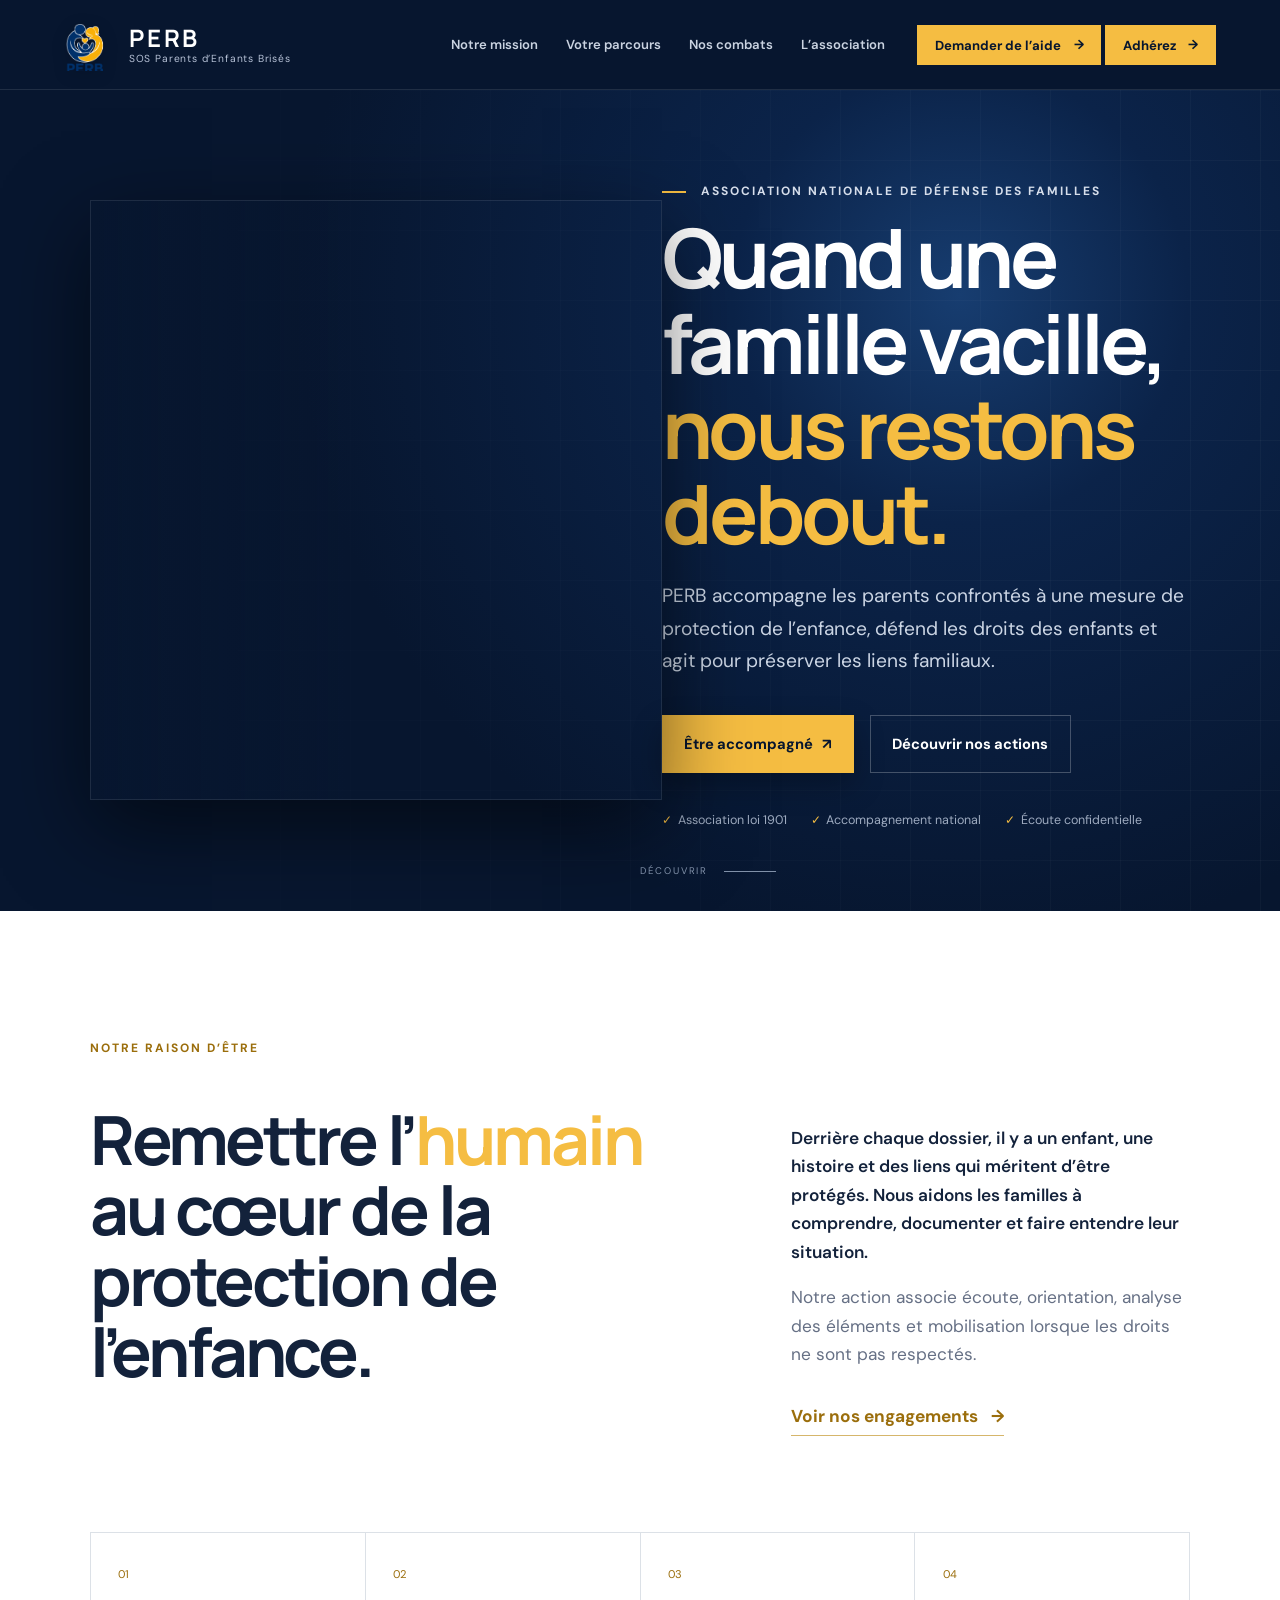
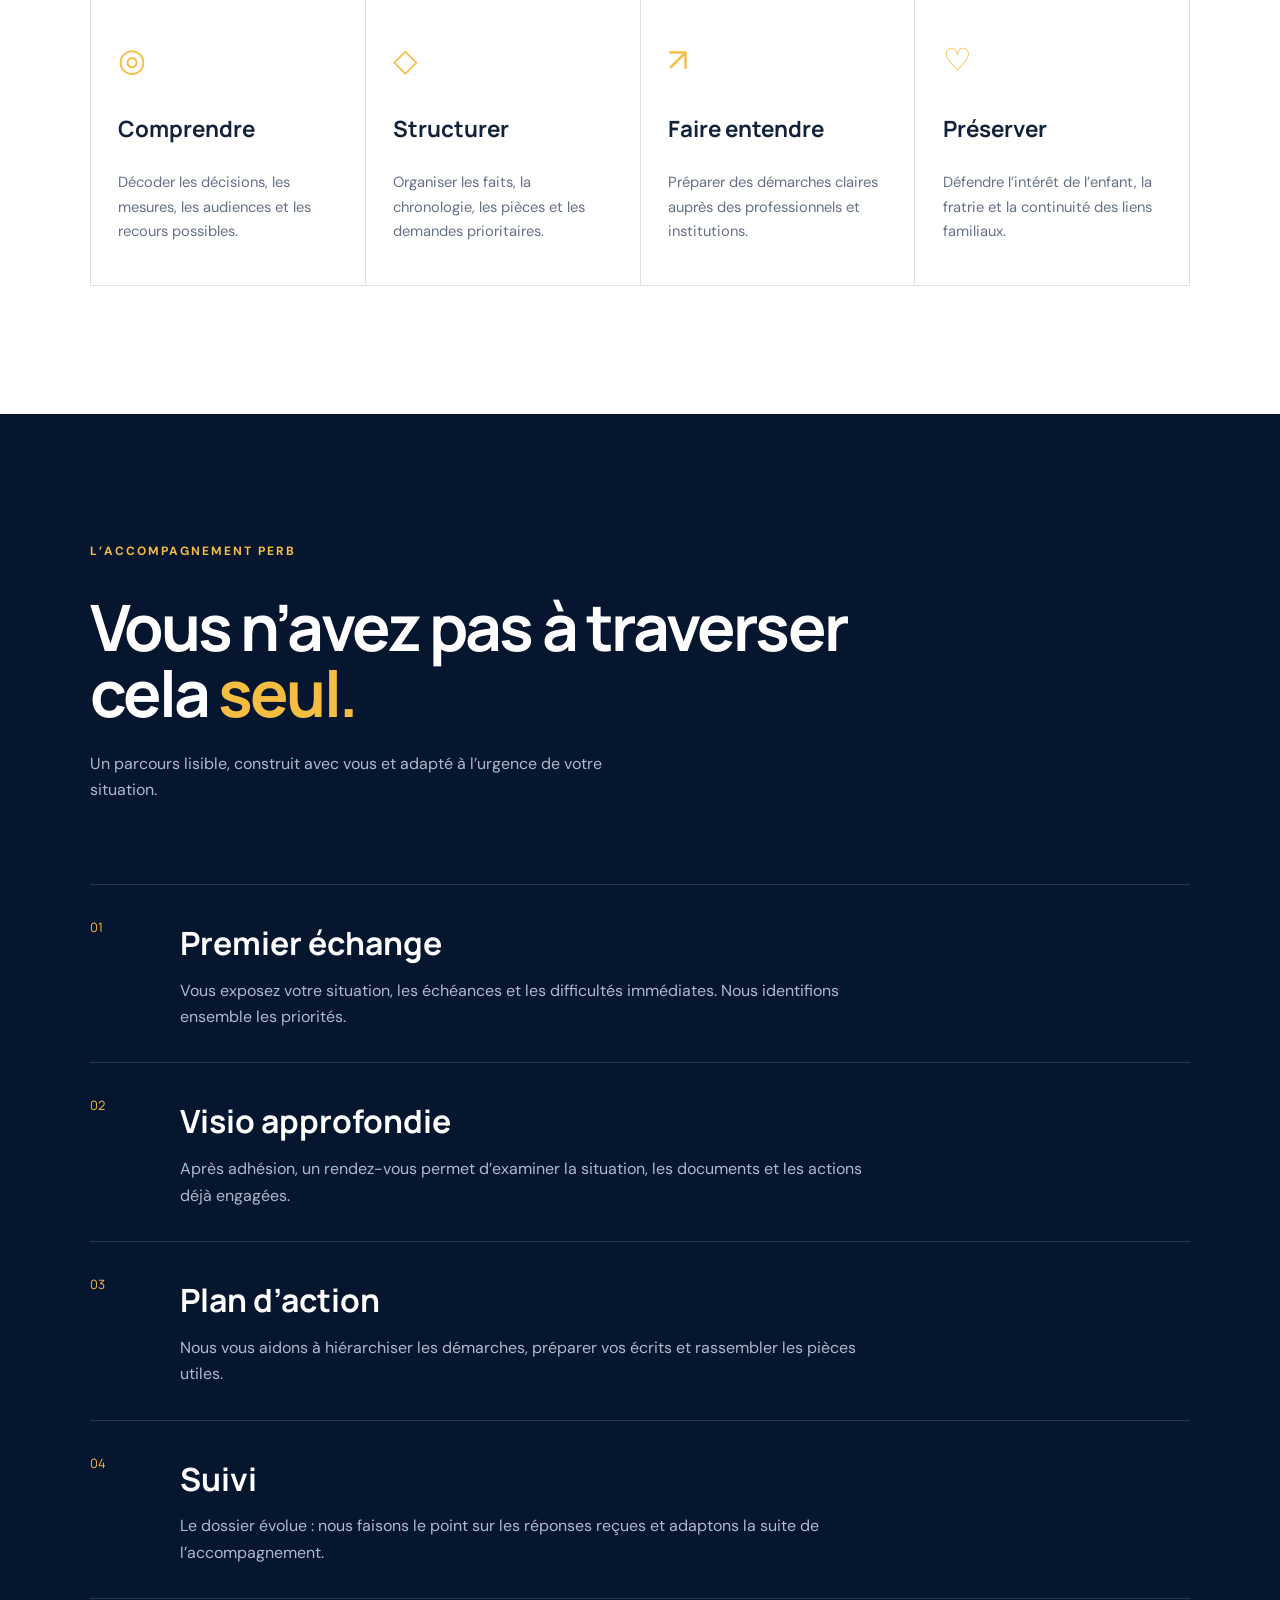
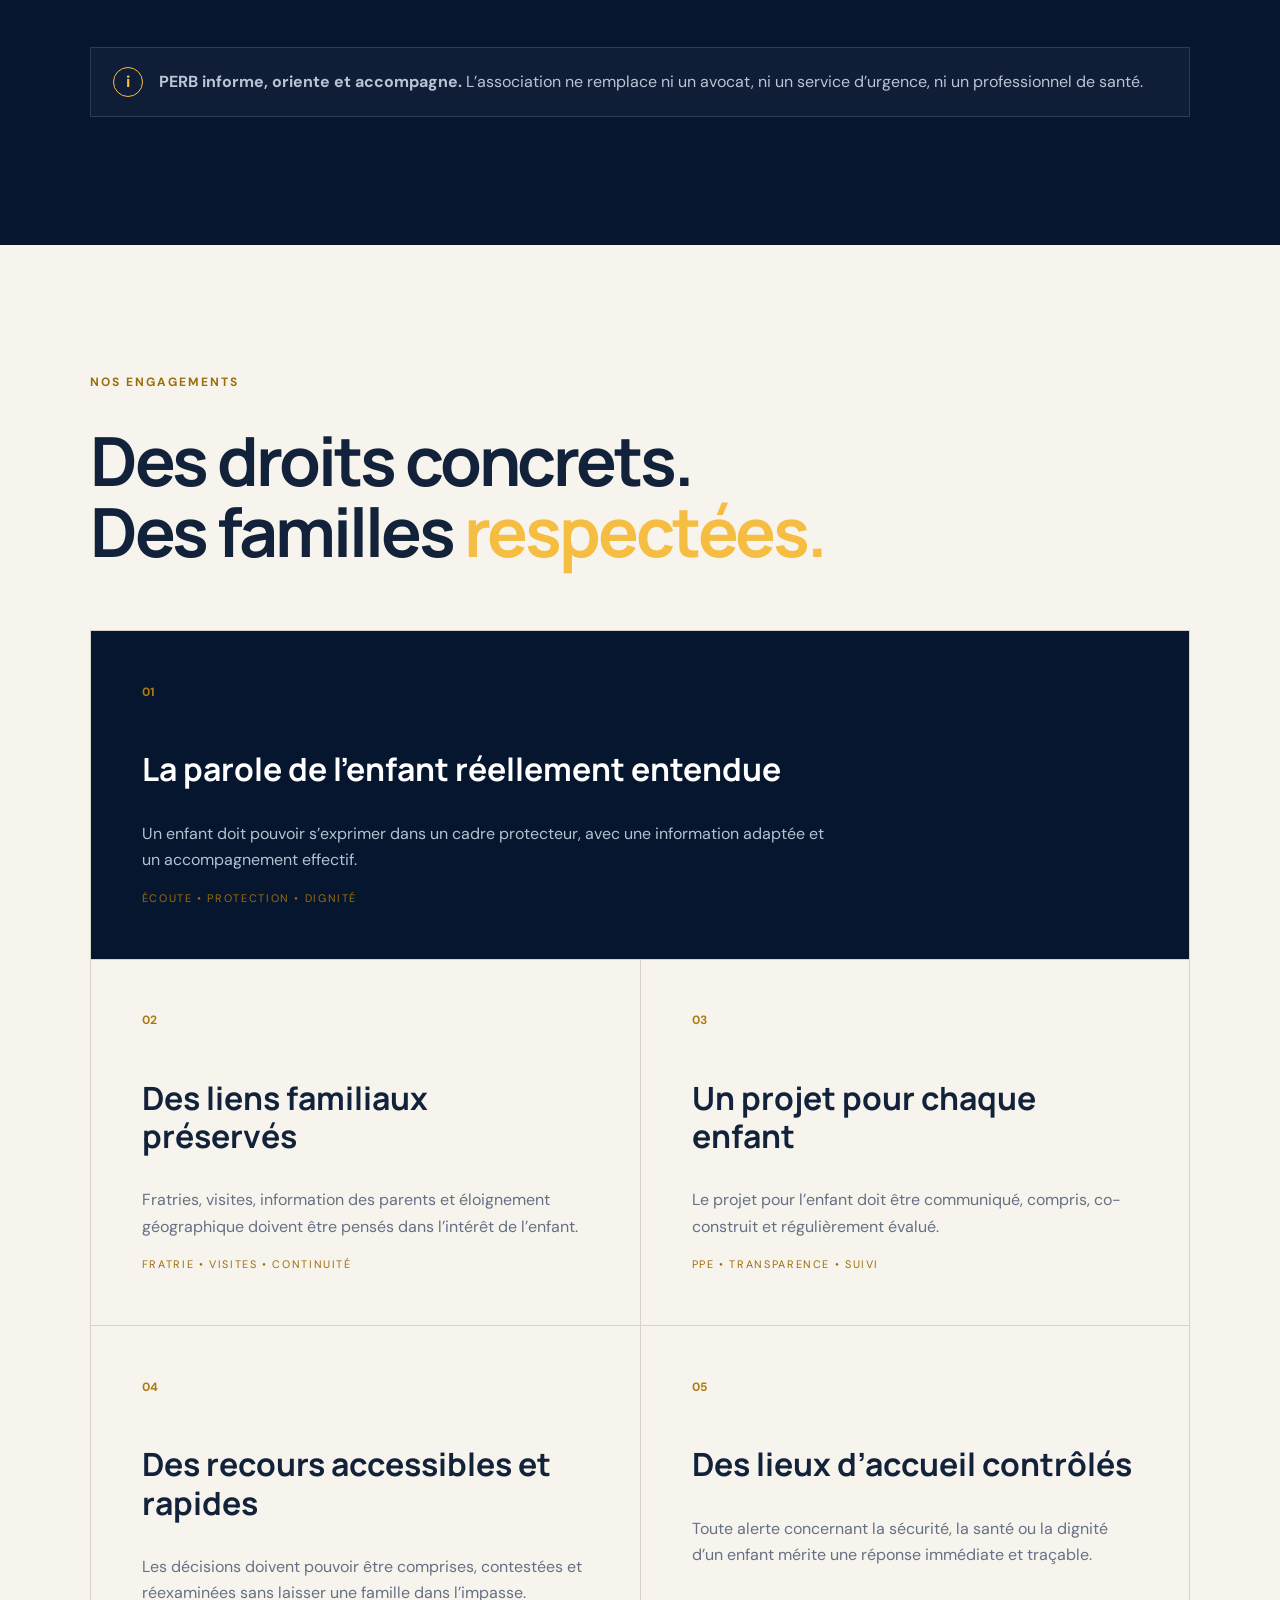
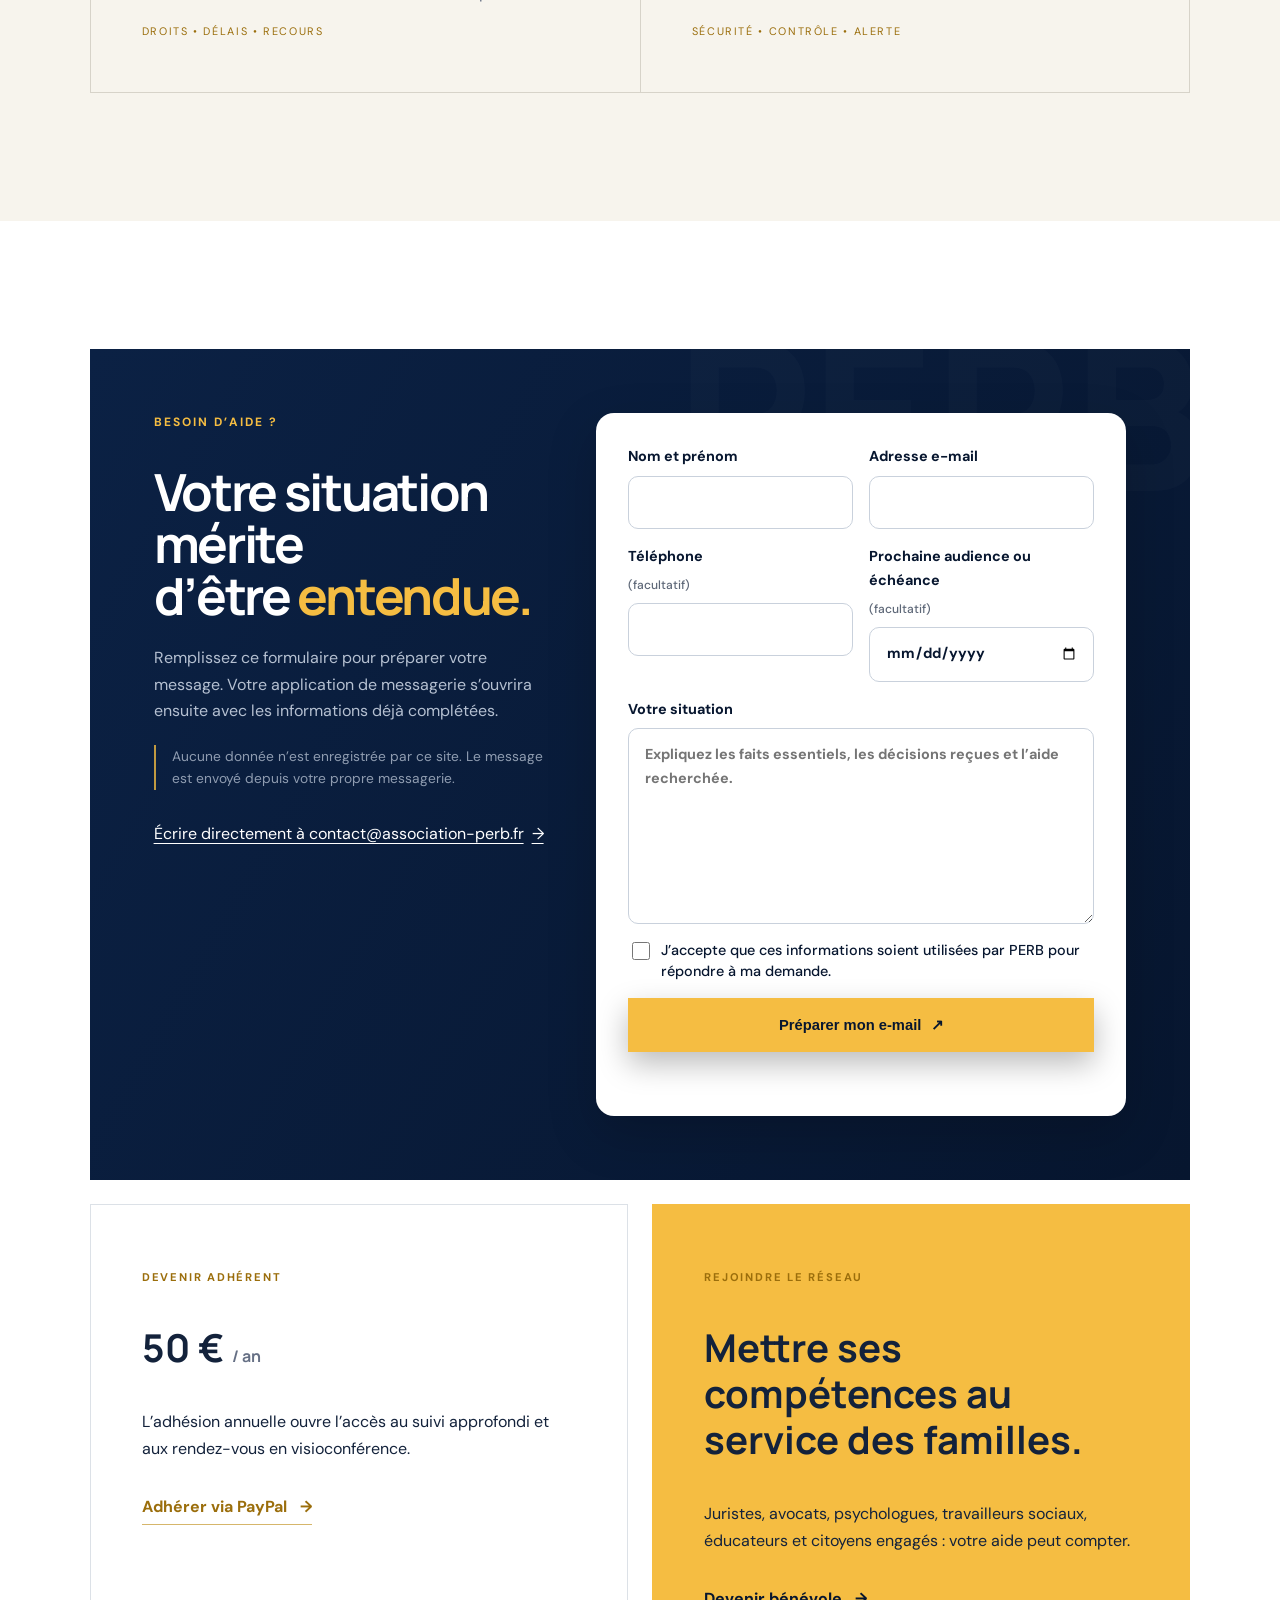
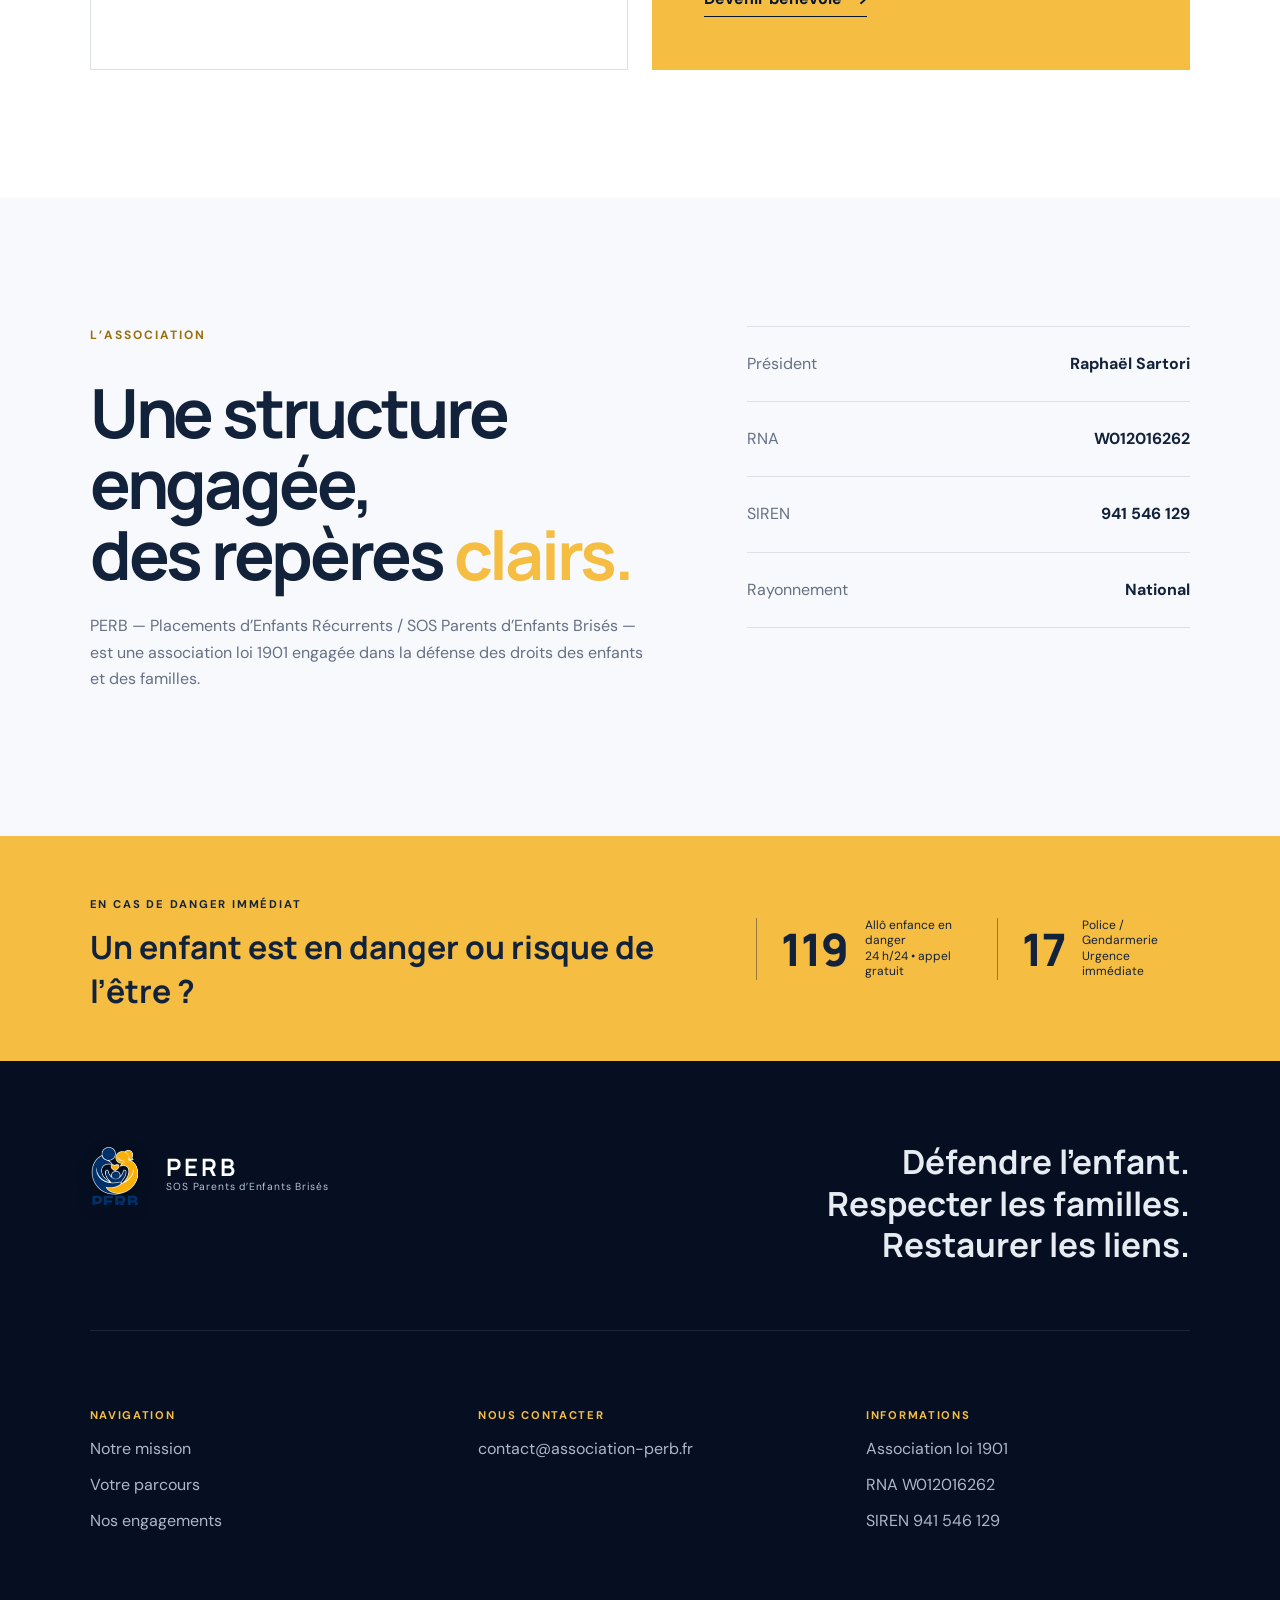
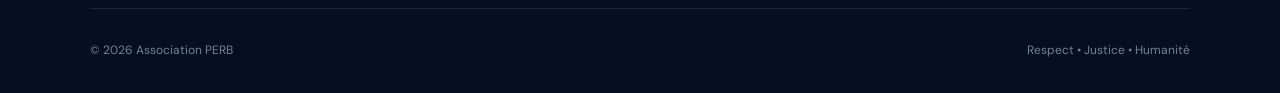
==== index.html @ a0903173 "Ajoute le bouton Adhérez dans l'en-tête" ====
<!doctype html>
<html lang="fr">
<head>
  <meta charset="utf-8">
  <meta name="viewport" content="width=device-width,initial-scale=1">
  <meta name="description" content="PERB accompagne les familles confrontées à la protection de l’enfance et défend les droits fondamentaux des enfants et des parents.">
  <meta name="theme-color" content="#07162f">
  <title>PERB — SOS Parents d’Enfants Brisés</title>
  <link rel="preconnect" href="https://fonts.googleapis.com">
  <link rel="preconnect" href="https://fonts.gstatic.com" crossorigin>
  <link href="https://fonts.googleapis.com/css2?family=DM+Sans:wght@400;500;600;700&family=Manrope:wght@600;700;800&display=swap" rel="stylesheet">
  <link rel="stylesheet" href="assets/style.css?v=20260917-1">
  <link rel="stylesheet" href="assets/hero.css?v=20260916-5">
  <link rel="icon" type="image/svg+xml" href="data:image/svg+xml,%3Csvg xmlns='http://www.w3.org/2000/svg' viewBox='0 0 64 64'%3E%3Crect width='64' height='64' rx='16' fill='%2307162f'/%3E%3Cpath d='M15 32h34M32 15v34' stroke='%23f5bd42' stroke-width='7' stroke-linecap='round'/%3E%3Ccircle cx='32' cy='32' r='7' fill='%23fff'/%3E%3C/svg%3E">
</head>
<body>
  <a class="skip" href="#contenu">Aller au contenu</a>
  <header class="nav" id="accueil">
    <a class="brand" href="#accueil" aria-label="PERB, accueil">
      <img class="brand-logo" src="assets/logo-perb.png?v=1" alt="" aria-hidden="true">
      <span><strong>PERB</strong><small>SOS Parents d’Enfants Brisés</small></span>
    </a>
    <button class="menu" aria-label="Ouvrir le menu" aria-expanded="false"><span></span><span></span></button>
    <nav aria-label="Navigation principale">
      <a href="#mission">Notre mission</a><a href="#accompagnement">Votre parcours</a><a href="#engagements">Nos combats</a><a href="#association">L’association</a>
    </nav>
    <div class="nav-actions">
      <a class="nav-cta" href="#aide">Demander de l’aide <span>→</span></a>
      <a class="nav-cta nav-join" href="https://paypal.me/RaphaelSartori596" target="_blank" rel="noopener">Adhérez <span>→</span></a>
    </div>
  </header>

  <main id="contenu">
    <section class="hero">
      <div class="hero-glow"></div>
      <div class="hero-copy reveal">
        <p class="eyebrow"><span></span> Association nationale de défense des familles</p>
        <h1>Quand une famille vacille,<br><em>nous restons debout.</em></h1>
        <p class="lead">PERB accompagne les parents confrontés à une mesure de protection de l’enfance, défend les droits des enfants et agit pour préserver les liens familiaux.</p>
        <div class="hero-actions"><a class="button gold" href="#aide">Être accompagné <span>↗</span></a><a class="button ghost" href="#mission">Découvrir nos actions</a></div>
        <div class="trust"><span>Association loi 1901</span><span>Accompagnement national</span><span>Écoute confidentielle</span></div>
      </div>
      <div class="hero-art reveal" role="img" aria-label="Enfants de petit à grand, symbole de protection et de croissance">
        <div class="art-card card-a"><b>Écouter</b><span>Votre parole compte</span></div>
        <div class="art-card card-b"><b>Agir</b><span>À chaque étape</span></div>
      </div>
      <div class="scroll-cue">DÉCOUVRIR <span></span></div>
    </section>

    <section class="statement" id="mission">
      <p class="section-kicker reveal">Notre raison d’être</p>
      <div class="statement-grid">
        <h2 class="reveal">Remettre l’<em>humain</em><br>au cœur de la<br>protection de l’enfance.</h2>
        <div class="statement-copy reveal"><p>Derrière chaque dossier, il y a un enfant, une histoire et des liens qui méritent d’être protégés. Nous aidons les familles à comprendre, documenter et faire entendre leur situation.</p><p>Notre action associe écoute, orientation, analyse des éléments et mobilisation lorsque les droits ne sont pas respectés.</p><a class="text-link" href="#engagements">Voir nos engagements <span>→</span></a></div>
      </div>
      <div class="pillars">
        <article class="pillar reveal"><span>01</span><div class="icon">◎</div><h3>Comprendre</h3><p>Décoder les décisions, les mesures, les audiences et les recours possibles.</p></article>
        <article class="pillar reveal"><span>02</span><div class="icon">◇</div><h3>Structurer</h3><p>Organiser les faits, la chronologie, les pièces et les demandes prioritaires.</p></article>
        <article class="pillar reveal"><span>03</span><div class="icon">↗</div><h3>Faire entendre</h3><p>Préparer des démarches claires auprès des professionnels et institutions.</p></article>
        <article class="pillar reveal"><span>04</span><div class="icon">♡</div><h3>Préserver</h3><p>Défendre l’intérêt de l’enfant, la fratrie et la continuité des liens familiaux.</p></article>
      </div>
    </section>

    <section class="journey" id="accompagnement">
      <div class="journey-head reveal"><p class="section-kicker light">L’accompagnement PERB</p><h2>Vous n’avez pas à traverser<br>cela <em>seul.</em></h2><p>Un parcours lisible, construit avec vous et adapté à l’urgence de votre situation.</p></div>
      <div class="steps">
        <article class="step reveal"><div class="step-no">01</div><div><h3>Premier échange</h3><p>Vous exposez votre situation, les échéances et les difficultés immédiates. Nous identifions ensemble les priorités.</p></div></article>
        <article class="step reveal"><div class="step-no">02</div><div><h3>Visio approfondie</h3><p>Après adhésion, un rendez-vous permet d’examiner la situation, les documents et les actions déjà engagées.</p></div></article>
        <article class="step reveal"><div class="step-no">03</div><div><h3>Plan d’action</h3><p>Nous vous aidons à hiérarchiser les démarches, préparer vos écrits et rassembler les pièces utiles.</p></div></article>
        <article class="step reveal"><div class="step-no">04</div><div><h3>Suivi</h3><p>Le dossier évolue : nous faisons le point sur les réponses reçues et adaptons la suite de l’accompagnement.</p></div></article>
      </div>
      <div class="notice reveal"><span>i</span><p><b>PERB informe, oriente et accompagne.</b> L’association ne remplace ni un avocat, ni un service d’urgence, ni un professionnel de santé.</p></div>
    </section>

    <section class="causes" id="engagements">
      <div class="causes-title reveal"><p class="section-kicker">Nos engagements</p><h2>Des droits concrets.<br>Des familles <em>respectées.</em></h2></div>
      <div class="causes-grid">
        <article class="cause wide reveal"><b>01</b><h3>La parole de l’enfant réellement entendue</h3><p>Un enfant doit pouvoir s’exprimer dans un cadre protecteur, avec une information adaptée et un accompagnement effectif.</p><span>ÉCOUTE • PROTECTION • DIGNITÉ</span></article>
        <article class="cause reveal"><b>02</b><h3>Des liens familiaux préservés</h3><p>Fratries, visites, information des parents et éloignement géographique doivent être pensés dans l’intérêt de l’enfant.</p><span>FRATRIE • VISITES • CONTINUITÉ</span></article>
        <article class="cause reveal"><b>03</b><h3>Un projet pour chaque enfant</h3><p>Le projet pour l’enfant doit être communiqué, compris, co-construit et régulièrement évalué.</p><span>PPE • TRANSPARENCE • SUIVI</span></article>
        <article class="cause reveal"><b>04</b><h3>Des recours accessibles et rapides</h3><p>Les décisions doivent pouvoir être comprises, contestées et réexaminées sans laisser une famille dans l’impasse.</p><span>DROITS • DÉLAIS • RECOURS</span></article>
        <article class="cause reveal"><b>05</b><h3>Des lieux d’accueil contrôlés</h3><p>Toute alerte concernant la sécurité, la santé ou la dignité d’un enfant mérite une réponse immédiate et traçable.</p><span>SÉCURITÉ • CONTRÔLE • ALERTE</span></article>
      </div>
    </section>

    <section class="join" id="aide">
      <div class="join-card contact-card reveal">
        <div class="contact-intro">
          <p class="section-kicker light">Besoin d’aide ?</p>
          <h2>Votre situation mérite<br>d’être <em>entendue.</em></h2>
          <p>Remplissez ce formulaire pour préparer votre message. Votre application de messagerie s’ouvrira ensuite avec les informations déjà complétées.</p>
          <p class="privacy-note">Aucune donnée n’est enregistrée par ce site. Le message est envoyé depuis votre propre messagerie.</p>
          <a class="direct-mail" href="mailto:contact@association-perb.fr?subject=Demande%20d%27accompagnement%20PERB">Écrire directement à contact@association-perb.fr <span>→</span></a>
        </div>
        <form class="help-form" id="help-form" action="mailto:contact@association-perb.fr" method="post" enctype="text/plain">
          <div class="form-row">
            <label>Nom et prénom<input type="text" name="nom" autocomplete="name" required></label>
            <label>Adresse e-mail<input type="email" name="email" autocomplete="email" required></label>
          </div>
          <div class="form-row">
            <label>Téléphone <small>(facultatif)</small><input type="tel" name="telephone" autocomplete="tel"></label>
            <label>Prochaine audience ou échéance <small>(facultatif)</small><input type="date" name="echeance"></label>
          </div>
          <label>Votre situation<textarea name="message" rows="7" required placeholder="Expliquez les faits essentiels, les décisions reçues et l’aide recherchée."></textarea></label>
          <label class="consent"><input type="checkbox" name="consentement" required><span>J’accepte que ces informations soient utilisées par PERB pour répondre à ma demande.</span></label>
          <button class="button gold form-submit" type="submit">Préparer mon e-mail <span>↗</span></button>
          <p class="form-status" id="form-status" aria-live="polite"></p>
        </form>
      </div>
      <div class="support-grid">
        <article class="support reveal"><p class="label">DEVENIR ADHÉRENT</p><h3>50 € <small>/ an</small></h3><p>L’adhésion annuelle ouvre l’accès au suivi approfondi et aux rendez-vous en visioconférence.</p><a href="https://paypal.me/RaphaelSartori596" target="_blank" rel="noopener">Adhérer via PayPal <span>→</span></a></article>
        <article class="support invert reveal"><p class="label">REJOINDRE LE RÉSEAU</p><h3>Mettre ses compétences au service des familles.</h3><p>Juristes, avocats, psychologues, travailleurs sociaux, éducateurs et citoyens engagés : votre aide peut compter.</p><a href="mailto:contact@association-perb.fr?subject=Proposition%20de%20bénévolat%20PERB">Devenir bénévole <span>→</span></a></article>
      </div>
    </section>

    <section class="identity" id="association">
      <div class="identity-copy reveal"><p class="section-kicker">L’association</p><h2>Une structure engagée,<br>des repères <em>clairs.</em></h2><p>PERB — Placements d’Enfants Récurrents / SOS Parents d’Enfants Brisés — est une association loi 1901 engagée dans la défense des droits des enfants et des familles.</p></div>
      <dl class="legal reveal"><div><dt>Président</dt><dd>Raphaël Sartori</dd></div><div><dt>RNA</dt><dd>W012016262</dd></div><div><dt>SIREN</dt><dd>941 546 129</dd></div><div><dt>Rayonnement</dt><dd>National</dd></div></dl>
    </section>

    <section class="emergency"><div class="reveal"><p>EN CAS DE DANGER IMMÉDIAT</p><h2>Un enfant est en danger ou risque de l’être ?</h2></div><div class="emergency-actions reveal"><a href="tel:119"><b>119</b><span>Allô enfance en danger<br>24 h/24 • appel gratuit</span></a><a href="tel:17"><b>17</b><span>Police / Gendarmerie<br>Urgence immédiate</span></a></div></section>
  </main>

  <footer>
    <div class="footer-top"><a class="brand footer-brand" href="#accueil"><img class="brand-logo" src="assets/logo-perb.png?v=1" alt=""><span><strong>PERB</strong><small>SOS Parents d’Enfants Brisés</small></span></a><p>Défendre l’enfant.<br>Respecter les familles.<br>Restaurer les liens.</p></div>
    <div class="footer-grid"><div><h3>Navigation</h3><a href="#mission">Notre mission</a><a href="#accompagnement">Votre parcours</a><a href="#engagements">Nos engagements</a></div><div><h3>Nous contacter</h3><a href="mailto:contact@association-perb.fr">contact@association-perb.fr</a></div><div><h3>Informations</h3><span>Association loi 1901</span><span>RNA W012016262</span><span>SIREN 941 546 129</span></div></div>
    <div class="footer-bottom"><span>© <span id="year"></span> Association PERB</span><span>Respect • Justice • Humanité</span></div>
  </footer>
  <script src="assets/site.js?v=20260916-2"></script>
</body>
</html>
---- assets/style.css ----
:root{--navy:#07162f;--navy2:#0b2144;--ink:#13223b;--gold:#f5bd42;--gold2:#ffd779;--cream:#f7f4ed;--white:#fff;--line:#dce1e7;--muted:#667085}*{box-sizing:border-box}html{scroll-behavior:smooth}body{margin:0;color:var(--ink);background:#fff;font-family:"DM Sans",sans-serif;font-size:16px;line-height:1.65;overflow-x:hidden}.skip{position:absolute;top:-50px;left:1rem;background:#fff;padding:.7rem 1rem;z-index:100}.skip:focus{top:1rem}a{color:inherit;text-decoration:none}.nav{height:90px;padding:0 clamp(1.2rem,5vw,5.2rem);display:flex;align-items:center;gap:2rem;background:var(--navy);color:#fff;position:relative;z-index:20;border-bottom:1px solid #ffffff1a}.brand{display:flex;align-items:center;gap:.8rem;min-width:230px}.brand>span:last-child{display:flex;flex-direction:column;line-height:1.2}.brand strong{font-family:Manrope;font-size:1.5rem;letter-spacing:.12em}.brand small{font-size:.64rem;letter-spacing:.08em;color:#b7c2d7}.brand-mark{position:relative;width:40px;height:40px;border:1px solid #f5bd4266;border-radius:50%;display:block}.brand-mark i{position:absolute;background:var(--gold);display:block}.brand-mark i:nth-child(1){width:20px;height:3px;left:9px;top:18px}.brand-mark i:nth-child(2){width:3px;height:20px;left:18px;top:9px}.brand-mark i:nth-child(3){width:8px;height:8px;border-radius:50%;background:#fff;left:15px;top:15px}.nav nav{display:flex;align-items:center;gap:clamp(1rem,2.2vw,2.4rem);margin-left:auto}.nav nav a{font-size:.82rem;font-weight:600;color:#cad3e1;transition:.2s}.nav nav a:hover{color:#fff}.nav-cta{background:var(--gold);color:var(--navy);padding:.72rem 1.1rem;font-weight:700;font-size:.82rem}.nav-cta span,.button span{margin-left:.6rem}.menu{display:none;background:none;border:0;color:#fff}.hero{min-height:calc(100vh - 90px);background:radial-gradient(circle at 75% 25%,#173d70 0,#0b2349 20%,var(--navy) 58%);color:#fff;display:grid;grid-template-columns:1.04fr .96fr;align-items:center;padding:5rem clamp(1.2rem,7vw,8rem);position:relative;overflow:hidden}.hero:after{content:"";position:absolute;inset:0;background-image:linear-gradient(#ffffff08 1px,transparent 1px),linear-gradient(90deg,#ffffff08 1px,transparent 1px);background-size:70px 70px;mask-image:linear-gradient(90deg,transparent,black)}.hero-copy,.hero-art{position:relative;z-index:2}.eyebrow,.section-kicker{font-size:.75rem;letter-spacing:.17em;text-transform:uppercase;font-weight:700}.eyebrow{color:#d6deeb}.eyebrow span{display:inline-block;width:24px;height:2px;background:var(--gold);vertical-align:middle;margin-right:.6rem}.hero h1,.statement h2,.journey h2,.causes h2,.join h2,.identity h2{font-family:Manrope,sans-serif;font-weight:700;line-height:1.04;letter-spacing:-.045em;margin:.85rem 0 1.5rem}.hero h1{font-size:clamp(3rem,6.4vw,6.8rem)}em{font-style:normal;color:var(--gold)}.lead{font-size:clamp(1.05rem,1.5vw,1.28rem);max-width:700px;color:#cbd5e4;line-height:1.7}.hero-actions{display:flex;gap:1rem;margin:2.3rem 0}.button{display:inline-flex;align-items:center;justify-content:center;padding:1rem 1.35rem;font-weight:700;font-size:.92rem;transition:.25s}.button:hover{transform:translateY(-3px)}.gold{background:var(--gold);color:var(--navy);box-shadow:0 12px 30px #0004}.ghost{border:1px solid #ffffff3d;color:#fff}.trust{display:flex;gap:1.5rem;flex-wrap:wrap;color:#9eabc0;font-size:.78rem}.trust span:before{content:"✓";color:var(--gold);margin-right:.35rem}.hero-art{height:560px;display:grid;place-items:center}.orbit{position:absolute;border:1px solid #ffffff1c;border-radius:50%}.orbit-one{width:430px;height:430px}.orbit-two{width:300px;height:300px;border-color:#f5bd4233}.heart-line svg{width:min(380px,35vw);filter:drop-shadow(0 0 30px #f5bd4233)}.heart-line path{fill:none;stroke:var(--gold);stroke-width:2}.heart-line .inner{stroke:#fff;opacity:.45;stroke-dasharray:4 7}.art-card{position:absolute;padding:1rem 1.25rem;background:#fff;color:var(--ink);box-shadow:0 18px 45px #0006;min-width:160px}.art-card b,.art-card span{display:block}.art-card b{font-family:Manrope}.art-card span{font-size:.75rem;color:var(--muted)}.card-a{left:4%;top:23%}.card-b{right:1%;bottom:19%;background:var(--gold)}.scroll-cue{position:absolute;bottom:2rem;left:50%;font-size:.6rem;letter-spacing:.2em;color:#8090a8;z-index:2}.scroll-cue span{display:inline-block;width:52px;height:1px;background:#8090a8;margin-left:.7rem;vertical-align:middle}.statement,.causes,.join,.identity{padding:clamp(5rem,10vw,9rem) clamp(1.2rem,7vw,8rem)}.section-kicker{color:#9b6e0c;margin:0 0 2rem}.statement-grid{display:grid;grid-template-columns:1.2fr .8fr;gap:8vw}.statement h2,.causes h2,.identity h2{font-size:clamp(2.6rem,5.3vw,5.6rem)}.statement-copy{padding-top:1rem;color:var(--muted);font-size:1.08rem;max-width:570px}.statement-copy p:first-child{color:var(--ink);font-weight:600}.text-link,.support a{display:inline-flex;gap:.8rem;color:#9b6e0c;font-weight:700;border-bottom:1px solid #d6b66b;padding-bottom:.25rem;margin-top:1rem}.pillars{display:grid;grid-template-columns:repeat(4,1fr);margin-top:6rem;border-top:1px solid var(--line);border-left:1px solid var(--line)}.pillar{min-height:315px;padding:1.7rem;border-right:1px solid var(--line);border-bottom:1px solid var(--line);position:relative;transition:.3s}.pillar:hover{background:var(--navy);color:#fff;transform:translateY(-6px)}.pillar>span{font-size:.7rem;color:#9b6e0c}.pillar .icon{font-size:2rem;color:var(--gold);margin:3rem 0 1.5rem}.pillar h3{font-family:Manrope;font-size:1.4rem}.pillar p{font-size:.92rem;color:var(--muted)}.pillar:hover p{color:#bcc7d8}.journey{background:var(--navy);color:#fff;padding:clamp(5rem,10vw,9rem) clamp(1.2rem,7vw,8rem)}.section-kicker.light{color:var(--gold)}.journey-head{max-width:850px}.journey h2,.join h2{font-size:clamp(2.8rem,5vw,5.4rem)}.journey-head>p:last-child{color:#aeb9cc;max-width:580px}.steps{margin-top:5rem;border-top:1px solid #ffffff24}.step{display:grid;grid-template-columns:90px 1fr;border-bottom:1px solid #ffffff24;padding:2rem 0;transition:.25s}.step:hover{padding-left:1rem;background:#ffffff06}.step-no{font-family:Manrope;color:var(--gold);font-size:.8rem}.step h3{font-family:Manrope;font-size:clamp(1.5rem,2.5vw,2.2rem);margin:0 0 .5rem}.step p{color:#aeb9cc;margin:0;max-width:690px}.notice{display:flex;align-items:center;gap:1rem;margin-top:3rem;padding:1.2rem 1.4rem;border:1px solid #ffffff22;background:#ffffff08;color:#b9c5d6}.notice span{display:grid;place-items:center;width:30px;height:30px;border:1px solid var(--gold);border-radius:50%;color:var(--gold);font-weight:700;flex:none}.notice p{margin:0}.causes{background:var(--cream)}.causes-title{max-width:900px}.causes-grid{display:grid;grid-template-columns:repeat(2,1fr);gap:1px;background:#d7d3c9;border:1px solid #d7d3c9;margin-top:4rem}.cause{background:var(--cream);padding:clamp(2rem,4vw,4rem);min-height:360px;display:flex;flex-direction:column;transition:.3s}.cause.wide{grid-column:span 2;background:var(--navy);color:#fff;min-height:320px}.cause b{color:#ad7b12;font-size:.75rem}.cause h3{font:700 clamp(1.6rem,2.5vw,2.6rem)/1.2 Manrope;margin:3rem 0 1rem;max-width:760px}.cause p{color:var(--muted);max-width:700px}.cause.wide p{color:#b5c0d1}.cause>span{margin-top:auto;font-size:.68rem;letter-spacing:.15em;color:#9b6e0c}.join{background:#fff}.join-card{background:linear-gradient(120deg,#0b2144,var(--navy));color:#fff;padding:clamp(2rem,5vw,5rem);display:grid;grid-template-columns:1fr auto;gap:3rem;align-items:end;position:relative;overflow:hidden}.join-card:after{content:"PERB";position:absolute;right:-1rem;top:-5rem;font:800 13rem Manrope;color:#ffffff05}.join-card>div{position:relative;z-index:1}.join-card p:not(.section-kicker){color:#b5c0d1;max-width:650px}.join-actions{display:flex;flex-direction:column;gap:1.5rem;min-width:220px}.contact-line small,.contact-line strong{display:block}.contact-line small{color:#9eabc0}.contact-line strong{font-size:1.35rem}.support-grid{display:grid;grid-template-columns:1fr 1fr;margin-top:1.5rem;gap:1.5rem}.support{border:1px solid var(--line);padding:clamp(2rem,4vw,4rem)}.support .label{font-size:.7rem;letter-spacing:.16em;font-weight:700;color:#9b6e0c}.support h3{font:700 clamp(2rem,3vw,3.2rem)/1.2 Manrope}.support h3 small{font-size:1rem;color:var(--muted)}.support.invert{background:var(--gold);border-color:var(--gold)}.support.invert a{color:var(--navy);border-color:var(--navy)}.identity{display:grid;grid-template-columns:1fr .8fr;gap:8vw;background:#f7f9fc}.identity-copy>p:last-child{max-width:670px;color:var(--muted)}.legal{margin:0;border-top:1px solid var(--line)}.legal div{display:flex;justify-content:space-between;gap:2rem;padding:1.5rem 0;border-bottom:1px solid var(--line)}.legal dt{color:var(--muted)}.legal dd{margin:0;font-weight:700;text-align:right}.emergency{padding:3rem clamp(1.2rem,7vw,8rem);background:var(--gold);display:flex;justify-content:space-between;align-items:center;gap:2rem}.emergency p{font-size:.7rem;letter-spacing:.16em;font-weight:700}.emergency h2{font:700 clamp(1.5rem,2.5vw,2.5rem) Manrope;margin:0}.emergency-actions{display:flex;gap:1rem}.emergency-actions a{display:flex;align-items:center;gap:1rem;border-left:1px solid #07162f66;padding-left:1.5rem}.emergency-actions b{font:800 2.8rem Manrope}.emergency-actions span{font-size:.75rem;line-height:1.3}footer{background:#050f21;color:#fff;padding:5rem clamp(1.2rem,7vw,8rem) 2rem}.footer-top{display:flex;justify-content:space-between;align-items:flex-start;padding-bottom:4rem;border-bottom:1px solid #ffffff1a}.footer-top p{font:700 clamp(1.5rem,2.6vw,2.7rem)/1.25 Manrope;text-align:right;margin:0;color:#e7ebf2}.footer-grid{display:grid;grid-template-columns:repeat(3,1fr);gap:4rem;padding:4rem 0}.footer-grid h3{font-size:.7rem;letter-spacing:.15em;color:var(--gold);text-transform:uppercase}.footer-grid a,.footer-grid span{display:block;color:#aeb8c8;margin:.6rem 0}.footer-bottom{display:flex;justify-content:space-between;border-top:1px solid #ffffff1a;padding-top:2rem;color:#748198;font-size:.75rem}.reveal{opacity:0;transform:translateY(24px);transition:opacity .7s ease,transform .7s ease}.reveal.visible{opacity:1;transform:none}@media(max-width:1000px){.nav nav{display:none}.nav-cta{margin-left:auto}.hero{grid-template-columns:1fr;padding-top:3rem}.hero-art{height:370px}.heart-line svg{width:280px}.orbit-one{width:320px;height:320px}.orbit-two{width:230px;height:230px}.statement-grid,.identity{grid-template-columns:1fr}.pillars{grid-template-columns:repeat(2,1fr)}.join-card{grid-template-columns:1fr}.join-actions{align-items:flex-start}.emergency{align-items:flex-start;flex-direction:column}}@media(max-width:680px){.nav{height:74px}.brand{min-width:0}.brand small{display:none}.nav-cta{display:none}.menu{display:block;margin-left:auto}.nav.open nav{display:flex;position:absolute;top:74px;left:0;right:0;background:var(--navy);padding:1.5rem;flex-direction:column;align-items:flex-start}.hero{min-height:calc(100vh - 74px);padding-bottom:3rem}.hero h1{font-size:3.15rem}.hero-actions{flex-direction:column;align-items:stretch}.hero-art{height:300px}.heart-line svg{width:230px}.orbit-one{width:270px;height:270px}.orbit-two{width:190px;height:190px}.art-card{min-width:130px;padding:.7rem}.card-a{left:0}.card-b{right:0}.scroll-cue{display:none}.statement,.causes,.join,.identity,.journey{padding-left:1.2rem;padding-right:1.2rem}.pillars{grid-template-columns:1fr;margin-top:3rem}.pillar{min-height:250px}.cause.wide{grid-column:span 1}.causes-grid,.support-grid{grid-template-columns:1fr}.step{grid-template-columns:50px 1fr}.notice{align-items:flex-start}.join-card{padding:2rem 1.3rem}.legal div{display:block}.legal dd{text-align:left;margin-top:.25rem}.emergency-actions{width:100%;flex-direction:column}.emergency-actions a{border-left:0;border-top:1px solid #07162f55;padding:1rem 0}.footer-top{display:block}.footer-top p{text-align:left;margin-top:2rem}.footer-grid{grid-template-columns:1fr;gap:1.5rem}.footer-bottom{display:block}.footer-bottom span{display:block;margin:.4rem 0}}


/* Formulaire de demande d'aide */
.contact-card{align-items:start;gap:clamp(2rem,5vw,5rem)}
.contact-intro{max-width:560px}
.privacy-note{font-size:.86rem;opacity:.78;border-left:2px solid var(--gold);padding-left:1rem;margin-top:1.25rem}
.direct-mail{display:inline-flex;gap:.5rem;align-items:center;color:#fff;margin-top:1.1rem;text-decoration:underline;text-underline-offset:4px}
.help-form{display:grid;gap:1rem;width:100%;max-width:620px;padding:clamp(1.25rem,3vw,2rem);background:#fff;border-radius:18px;color:#07162f;box-shadow:0 18px 50px rgba(0,0,0,.18)}
.help-form label{display:grid;gap:.45rem;font-weight:700;font-size:.9rem}
.help-form label small{font-weight:500;opacity:.65}
.form-row{display:grid;grid-template-columns:1fr 1fr;gap:1rem}
.help-form input,.help-form textarea{width:100%;border:1px solid #c9d1dc;border-radius:10px;padding:.85rem .95rem;font:inherit;color:#07162f;background:#fff}
.help-form textarea{resize:vertical;min-height:150px}
.help-form input:focus,.help-form textarea:focus{outline:3px solid rgba(245,189,66,.28);border-color:#c78e16}
.help-form .consent{grid-template-columns:auto 1fr;align-items:start;font-weight:500;line-height:1.45}
.help-form .consent input{width:18px;height:18px;margin-top:.12rem}
.form-submit{border:0;cursor:pointer;justify-content:center}
.form-status{min-height:1.2em;margin:0;font-size:.88rem}
@media(max-width:760px){.form-row{grid-template-columns:1fr}.help-form{padding:1.1rem}}


/* Alignement renforcé du formulaire */
.join-card.contact-card{
  grid-template-columns:minmax(0,.85fr) minmax(420px,1.15fr);
  align-items:start;
  gap:clamp(2rem,4vw,4rem);
}
.contact-card .contact-intro,
.contact-card .help-form{position:relative;z-index:1;min-width:0}
.contact-card .contact-intro h2{
  font-size:clamp(2.5rem,4vw,4.5rem);
  line-height:1.02;
  max-width:650px;
}
.contact-card .help-form{
  box-sizing:border-box;
  justify-self:stretch;
  max-width:none;
}
.help-form .form-row{align-items:start}
.help-form label{width:100%;box-sizing:border-box}
.help-form input,
.help-form textarea{box-sizing:border-box;display:block;min-width:0}
.help-form .form-submit{width:100%;min-height:54px}
@media(max-width:980px){
  .join-card.contact-card{grid-template-columns:1fr}
  .contact-card .contact-intro h2{max-width:760px}
}
@media(max-width:620px){
  .join-card.contact-card{padding:1.4rem}
  .contact-card .contact-intro h2{font-size:clamp(2.2rem,12vw,3.4rem)}
  .help-form .form-row{grid-template-columns:1fr}
}


/* Logo PERB */
.brand-logo{
  width:52px;
  height:52px;
  object-fit:contain;
  flex:0 0 auto;
  filter:drop-shadow(0 3px 8px rgba(0,0,0,.16));
}
.footer-brand .brand-logo{width:64px;height:64px}
@media(max-width:620px){
  .brand-logo{width:44px;height:44px}
  .footer-brand .brand-logo{width:54px;height:54px}
}
---- assets/hero.css ----
/* Hero PERB : vraie photo de famille à gauche, texte à droite */
.hero-copy{grid-column:2;grid-row:1;align-self:center}
.hero-art{grid-column:1;grid-row:1;height:600px;background:linear-gradient(90deg,rgba(7,22,47,.28),rgba(7,22,47,0) 45%),url('https://images.unsplash.com/photo-1761257517694-8f76923e2b1e?auto=format&fit=crop&fm=jpg&q=82&w=1600') center/cover no-repeat;border:1px solid #ffffff18;box-shadow:0 28px 80px #0008;display:block;position:relative;z-index:2}
.hero-art .art-card{display:none}
.hero::before{display:none}

@media(max-width:1000px){
  .hero-copy{grid-column:1;grid-row:1}
  .hero-art{grid-column:1;grid-row:2;height:420px;margin-top:1.5rem;background-position:center}
}

@media(max-width:680px){
  .hero-art{height:320px;margin-top:.5rem;background-position:center}
}
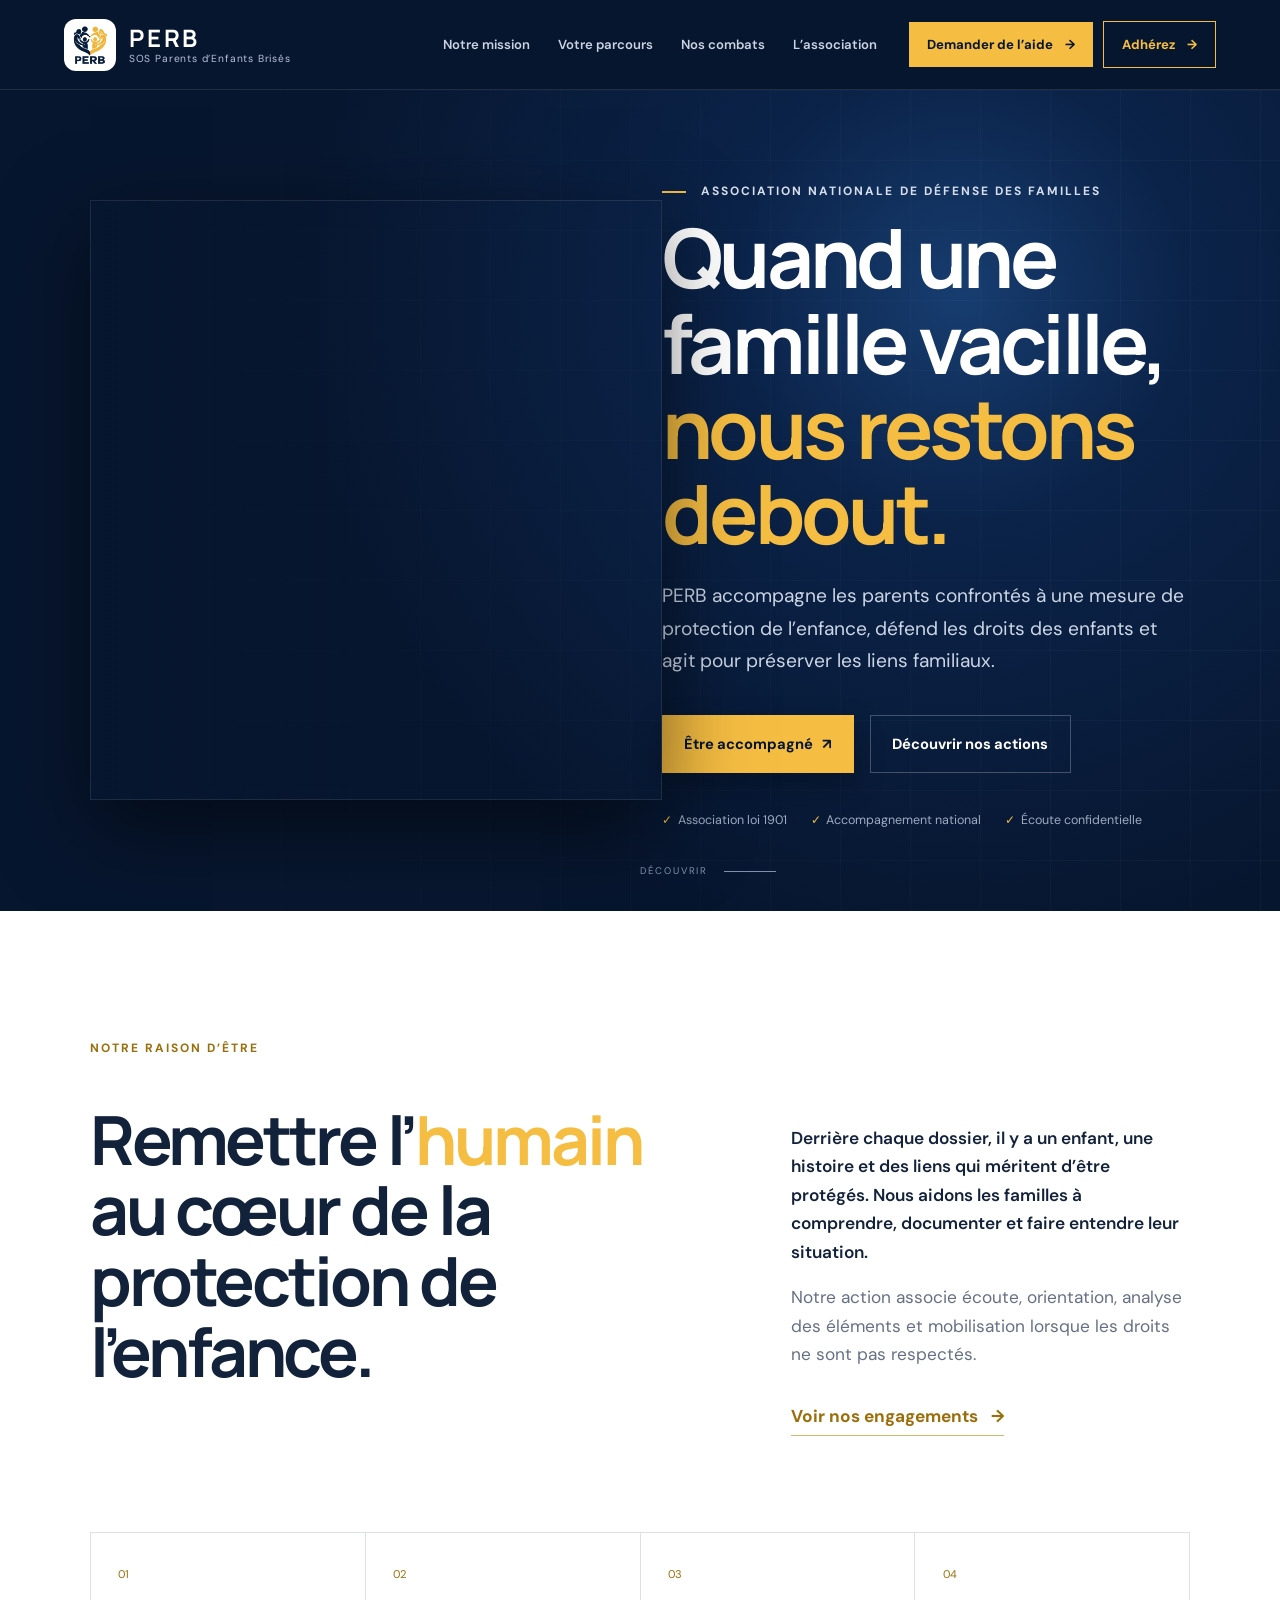
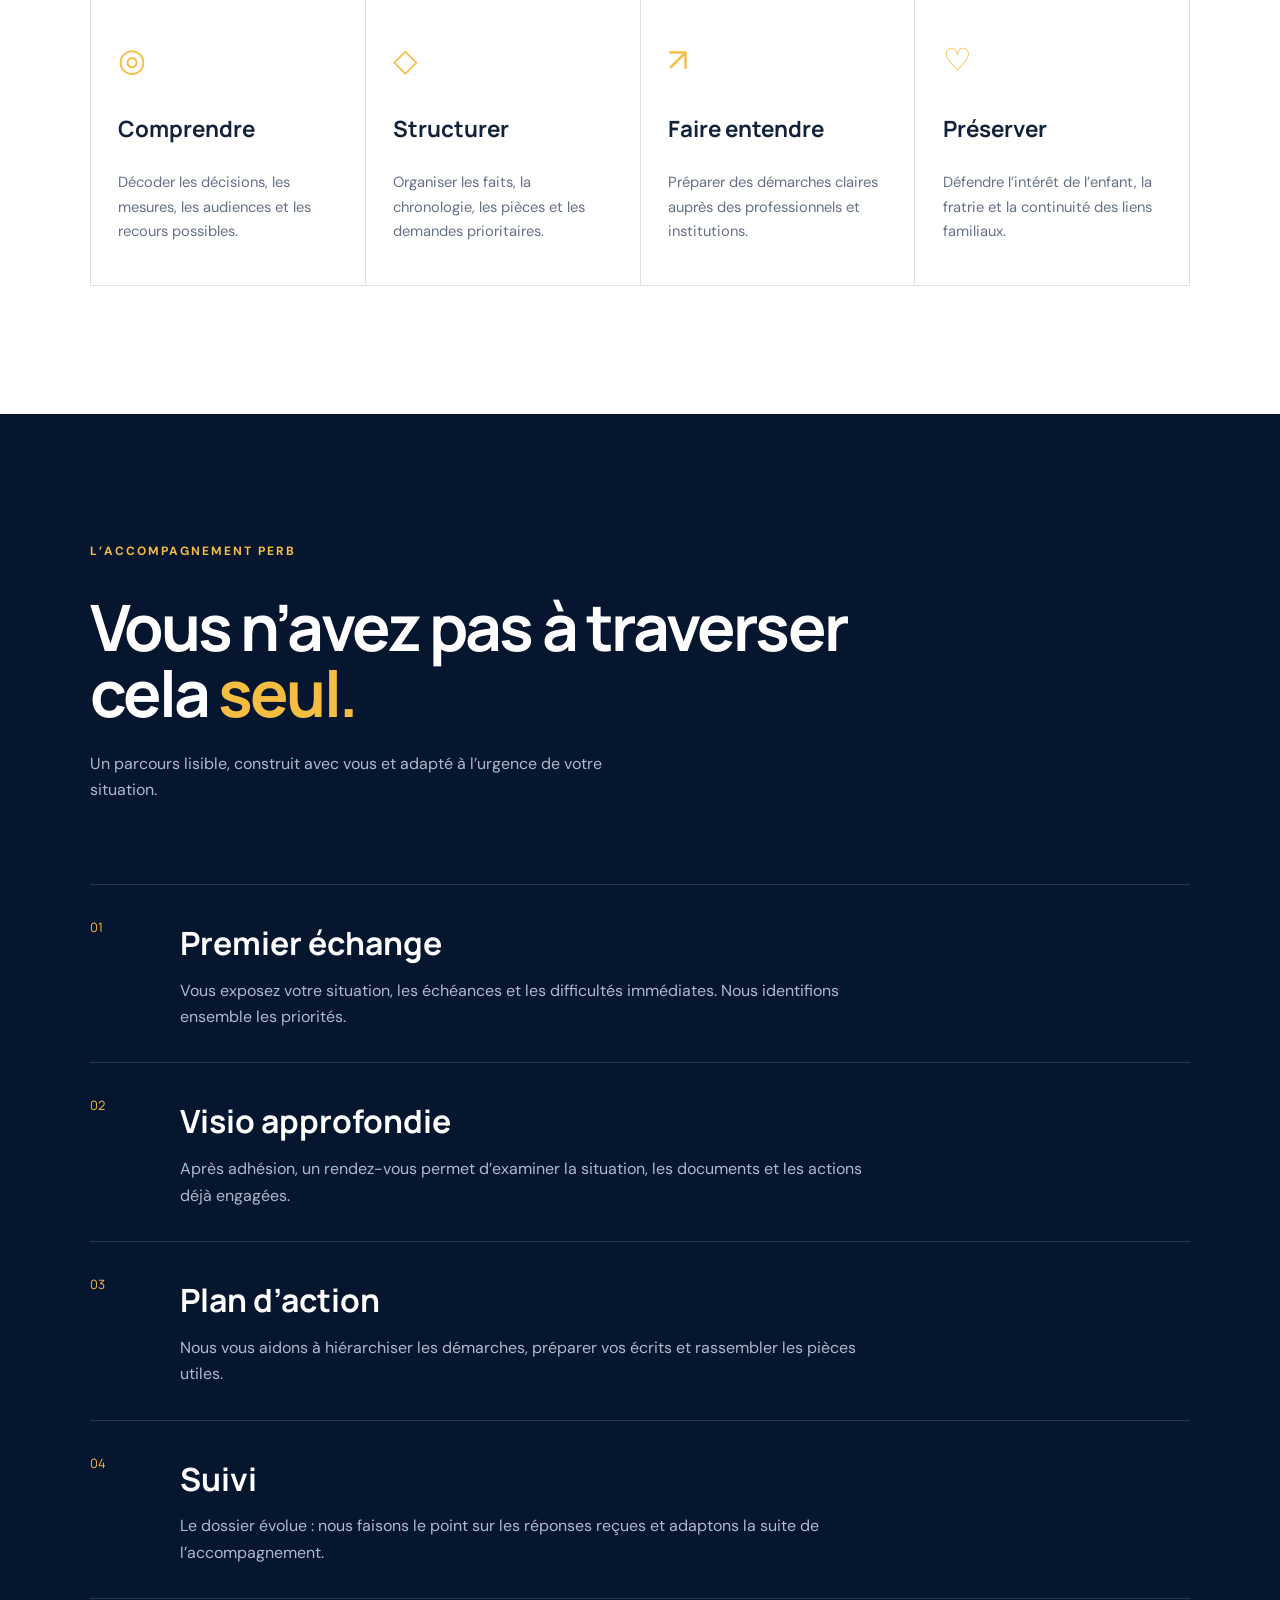
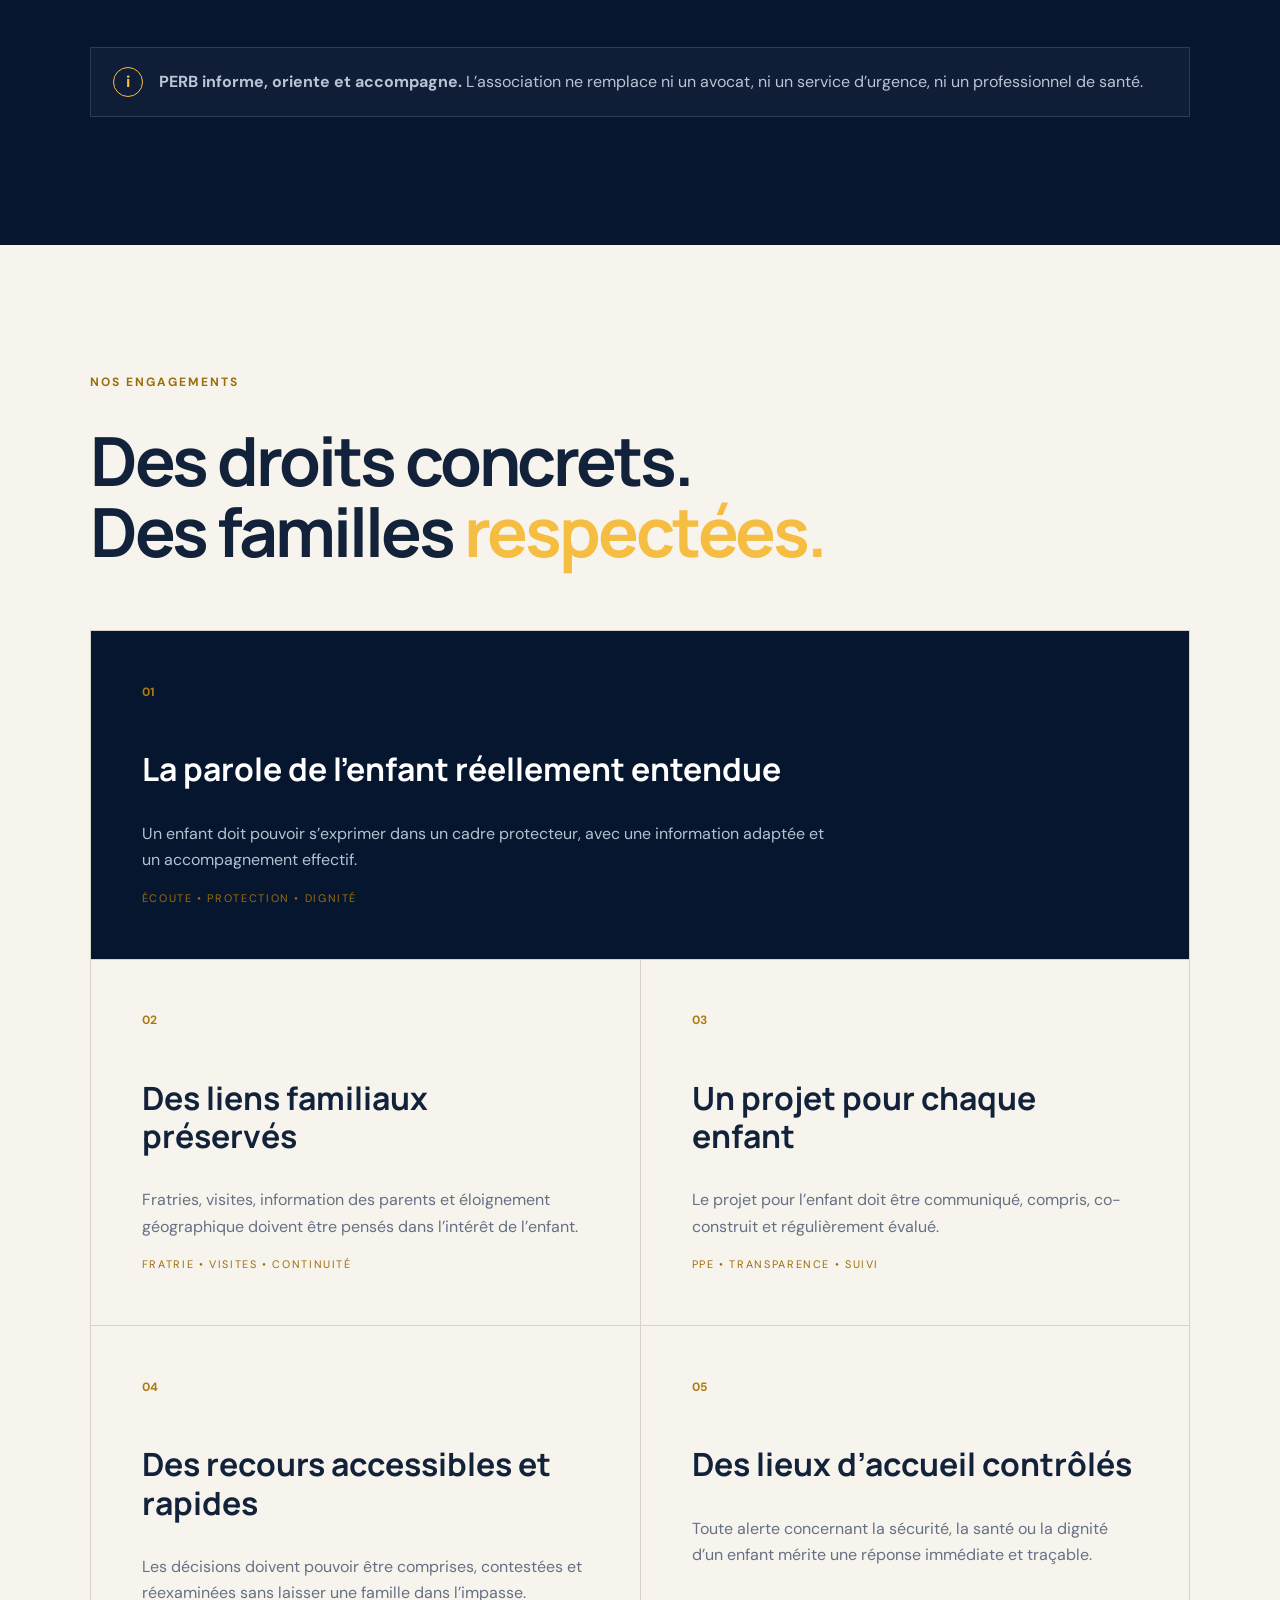
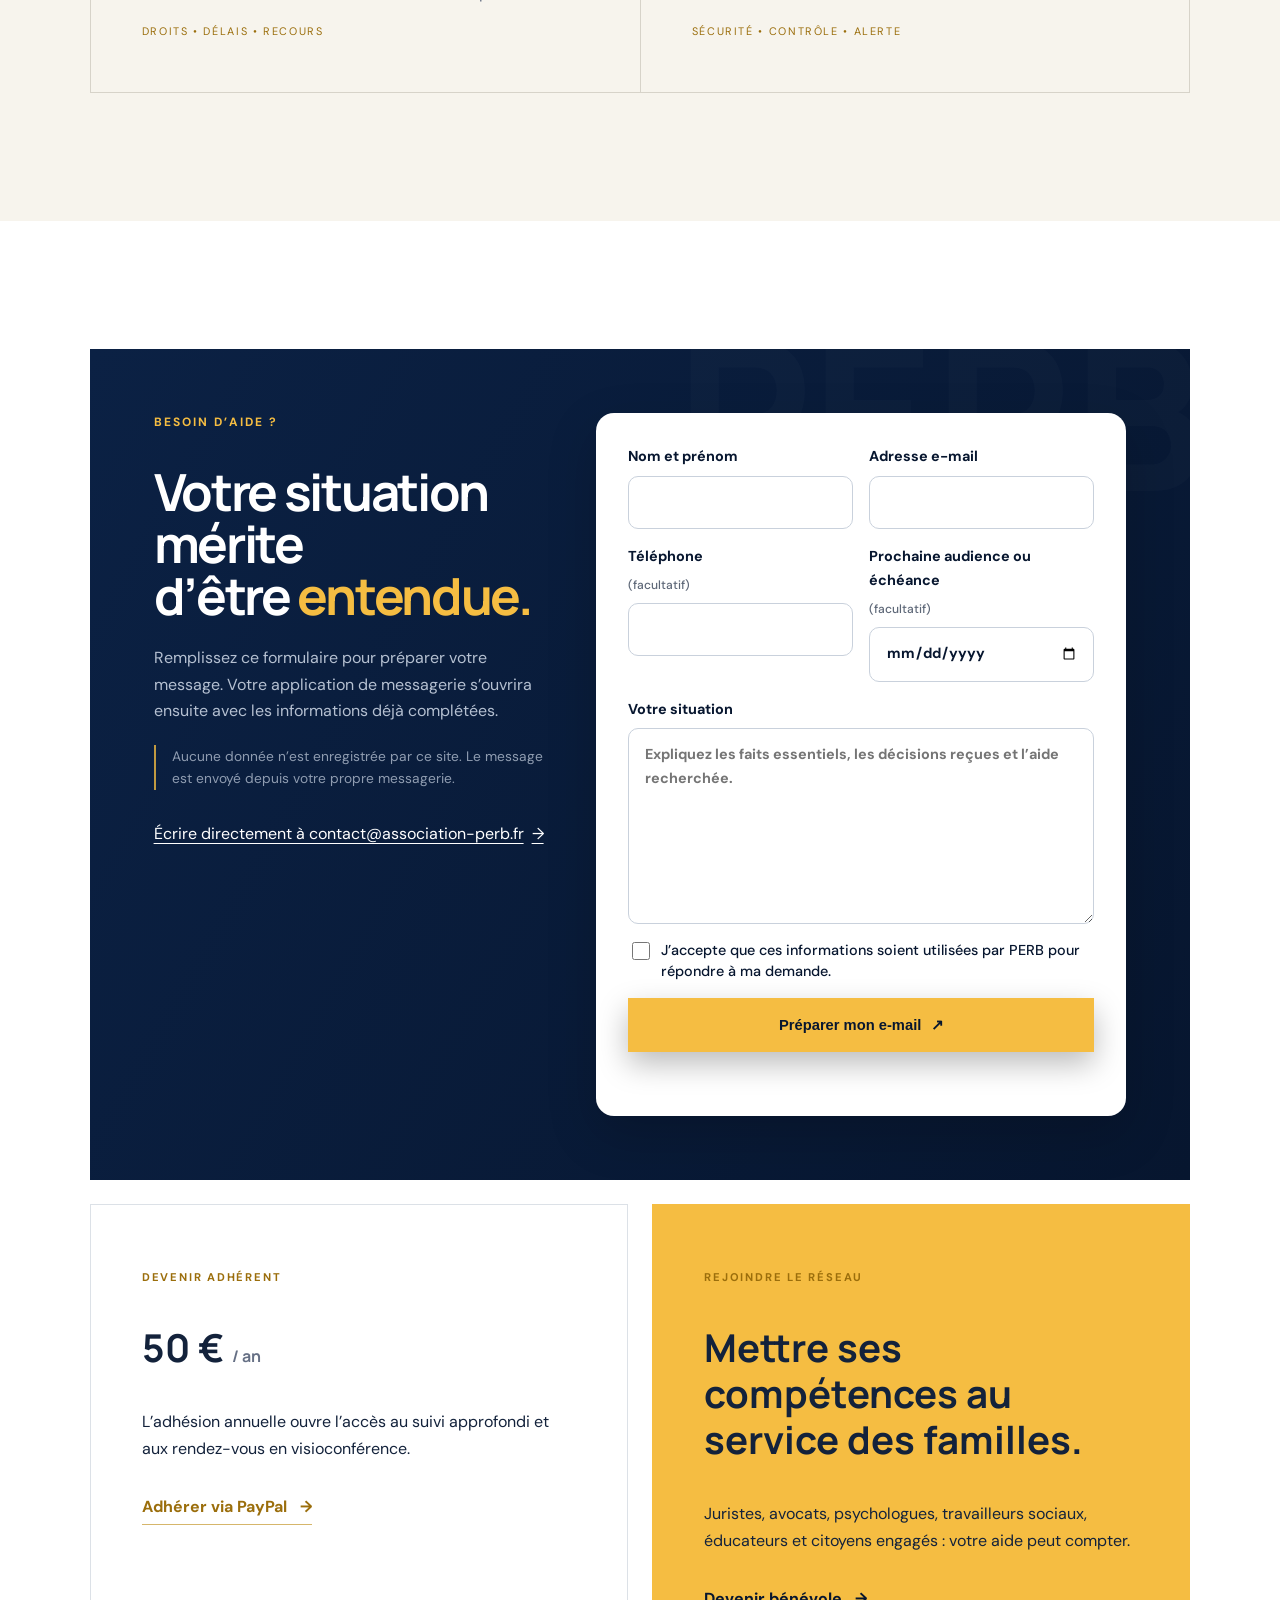
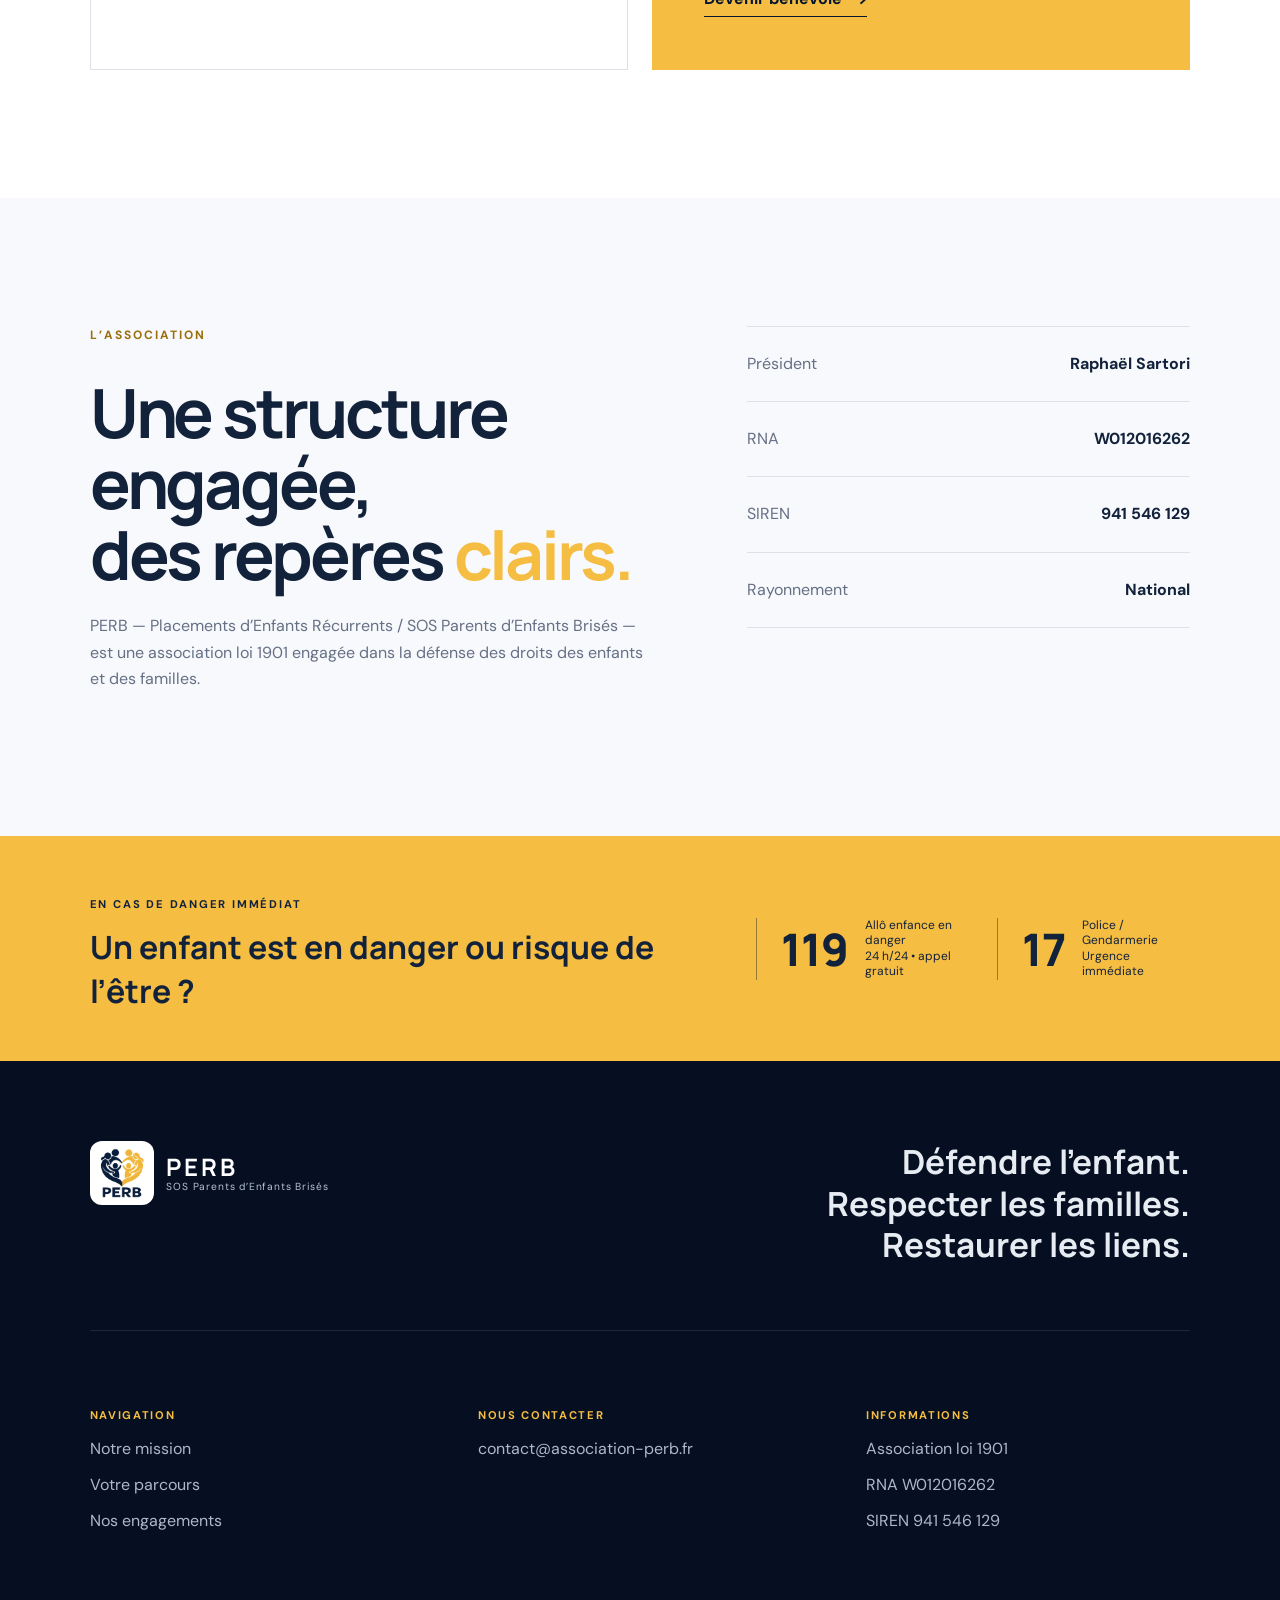
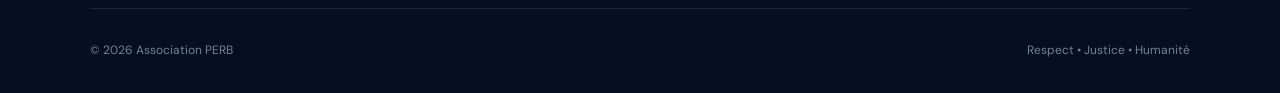
==== commit f6b0e58a: "Remplace le logo PERB par deux familles unies" ====
--- a/index.html
+++ b/index.html
@@ -9,7 +9,7 @@
   <link rel="preconnect" href="https://fonts.googleapis.com">
   <link rel="preconnect" href="https://fonts.gstatic.com" crossorigin>
   <link href="https://fonts.googleapis.com/css2?family=DM+Sans:wght@400;500;600;700&family=Manrope:wght@600;700;800&display=swap" rel="stylesheet">
-  <link rel="stylesheet" href="assets/style.css?v=20260917-1">
+  <link rel="stylesheet" href="assets/style.css?v=20260917-logo">
   <link rel="stylesheet" href="assets/hero.css?v=20260916-5">
   <link rel="icon" type="image/svg+xml" href="data:image/svg+xml,%3Csvg xmlns='http://www.w3.org/2000/svg' viewBox='0 0 64 64'%3E%3Crect width='64' height='64' rx='16' fill='%2307162f'/%3E%3Cpath d='M15 32h34M32 15v34' stroke='%23f5bd42' stroke-width='7' stroke-linecap='round'/%3E%3Ccircle cx='32' cy='32' r='7' fill='%23fff'/%3E%3C/svg%3E">
 </head>
@@ -17,7 +17,7 @@
   <a class="skip" href="#contenu">Aller au contenu</a>
   <header class="nav" id="accueil">
     <a class="brand" href="#accueil" aria-label="PERB, accueil">
-      <img class="brand-logo" src="assets/logo-perb.png?v=1" alt="" aria-hidden="true">
+      <img class="brand-logo" src="assets/logo-perb-familles.png?v=2" alt="" aria-hidden="true">
       <span><strong>PERB</strong><small>SOS Parents d’Enfants Brisés</small></span>
     </a>
     <button class="menu" aria-label="Ouvrir le menu" aria-expanded="false"><span></span><span></span></button>
@@ -122,7 +122,7 @@
   </main>
 
   <footer>
-    <div class="footer-top"><a class="brand footer-brand" href="#accueil"><img class="brand-logo" src="assets/logo-perb.png?v=1" alt=""><span><strong>PERB</strong><small>SOS Parents d’Enfants Brisés</small></span></a><p>Défendre l’enfant.<br>Respecter les familles.<br>Restaurer les liens.</p></div>
+    <div class="footer-top"><a class="brand footer-brand" href="#accueil"><img class="brand-logo" src="assets/logo-perb-familles.png?v=2" alt=""><span><strong>PERB</strong><small>SOS Parents d’Enfants Brisés</small></span></a><p>Défendre l’enfant.<br>Respecter les familles.<br>Restaurer les liens.</p></div>
     <div class="footer-grid"><div><h3>Navigation</h3><a href="#mission">Notre mission</a><a href="#accompagnement">Votre parcours</a><a href="#engagements">Nos engagements</a></div><div><h3>Nous contacter</h3><a href="mailto:contact@association-perb.fr">contact@association-perb.fr</a></div><div><h3>Informations</h3><span>Association loi 1901</span><span>RNA W012016262</span><span>SIREN 941 546 129</span></div></div>
     <div class="footer-bottom"><span>© <span id="year"></span> Association PERB</span><span>Respect • Justice • Humanité</span></div>
   </footer>
--- a/assets/style.css
+++ b/assets/style.css
@@ -67,3 +67,35 @@
   .brand-logo{width:44px;height:44px}
   .footer-brand .brand-logo{width:54px;height:54px}
 }
+
+/* Actions principales de l'en-tête */
+.nav-actions{
+  display:flex;
+  align-items:center;
+  gap:.65rem;
+  flex:none;
+}
+.nav-actions .nav-cta{
+  margin-left:0;
+  white-space:nowrap;
+}
+.nav-join{
+  background:transparent;
+  color:var(--gold);
+  border:1px solid var(--gold);
+  transition:background .2s,color .2s;
+}
+.nav-join:hover{
+  background:var(--gold);
+  color:var(--navy);
+}
+@media(max-width:1180px){
+  .nav nav{display:none}
+  .nav-actions{margin-left:auto}
+}
+@media(max-width:680px){
+  .nav-actions{display:none}
+}
+
+/* Deux familles unies : contraste sur les fonds sombres */
+.brand-logo{background:#fff;border-radius:12px;padding:5px;filter:none}
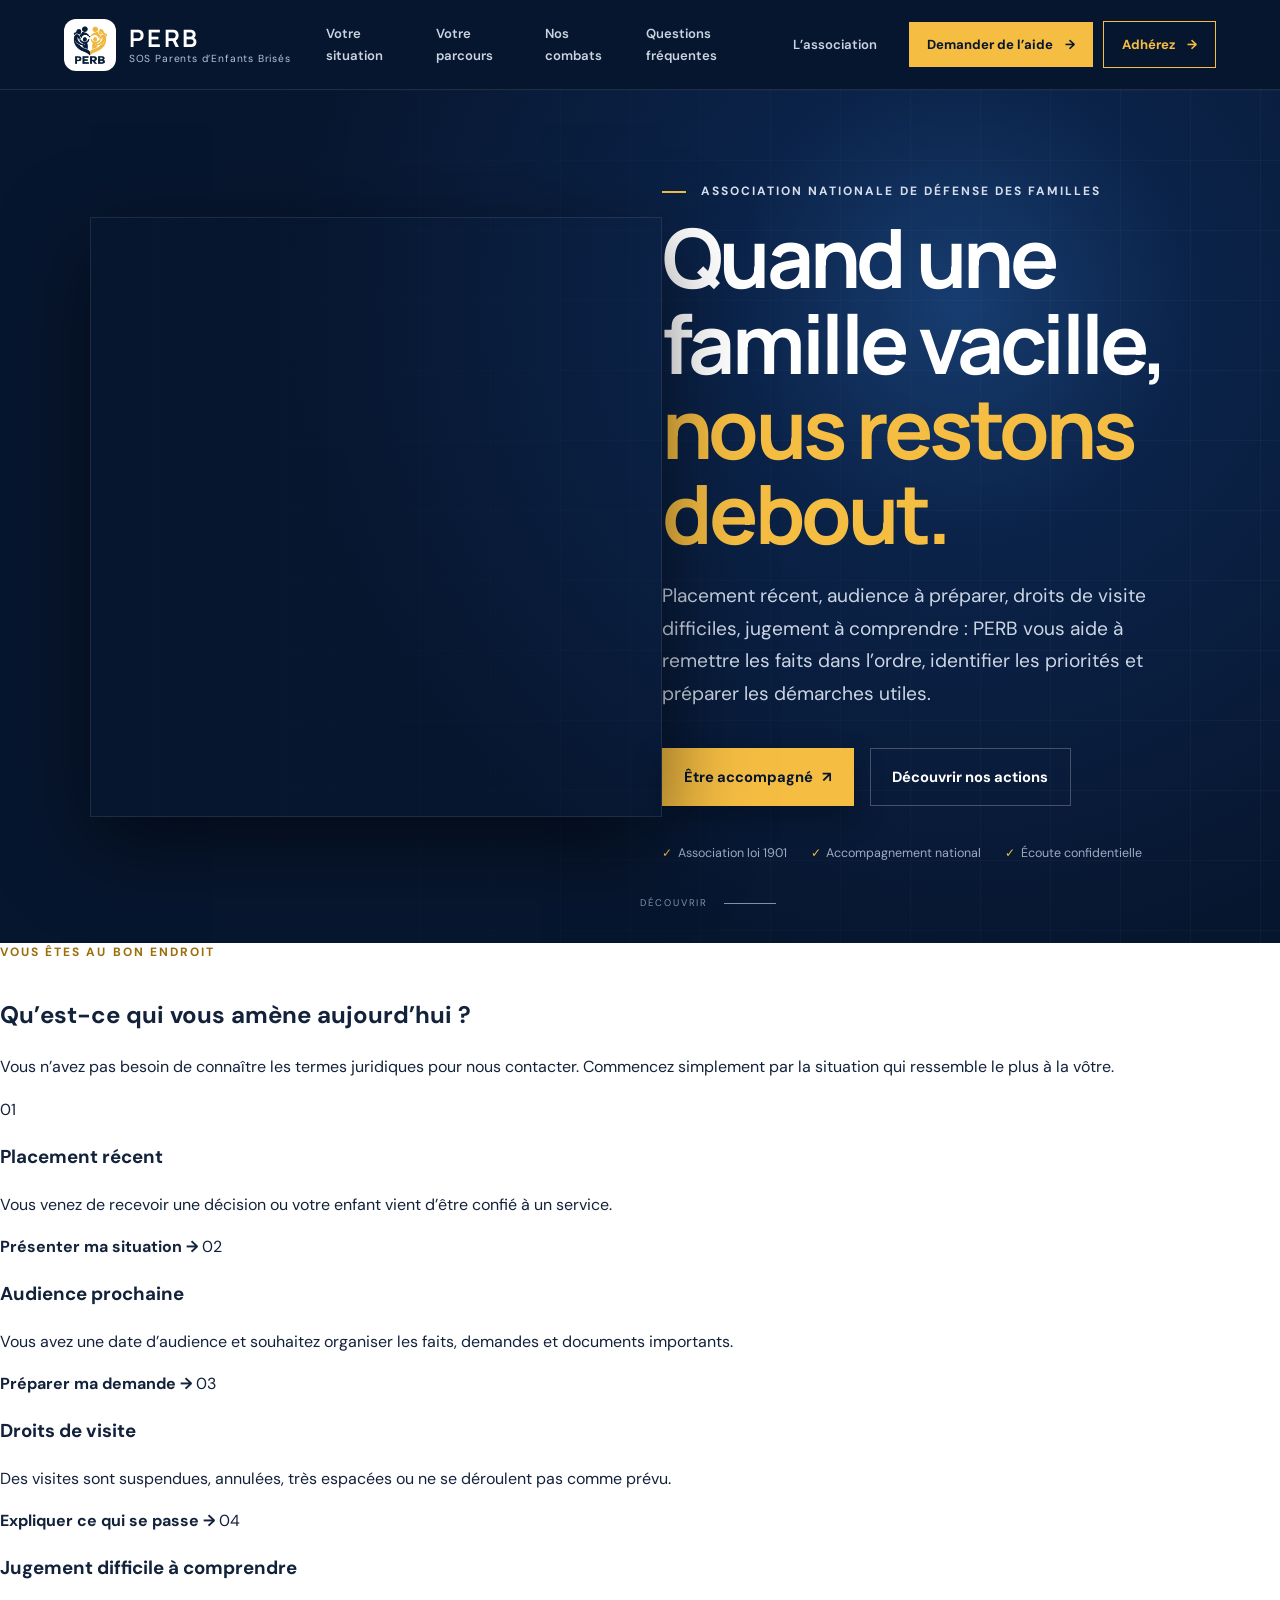
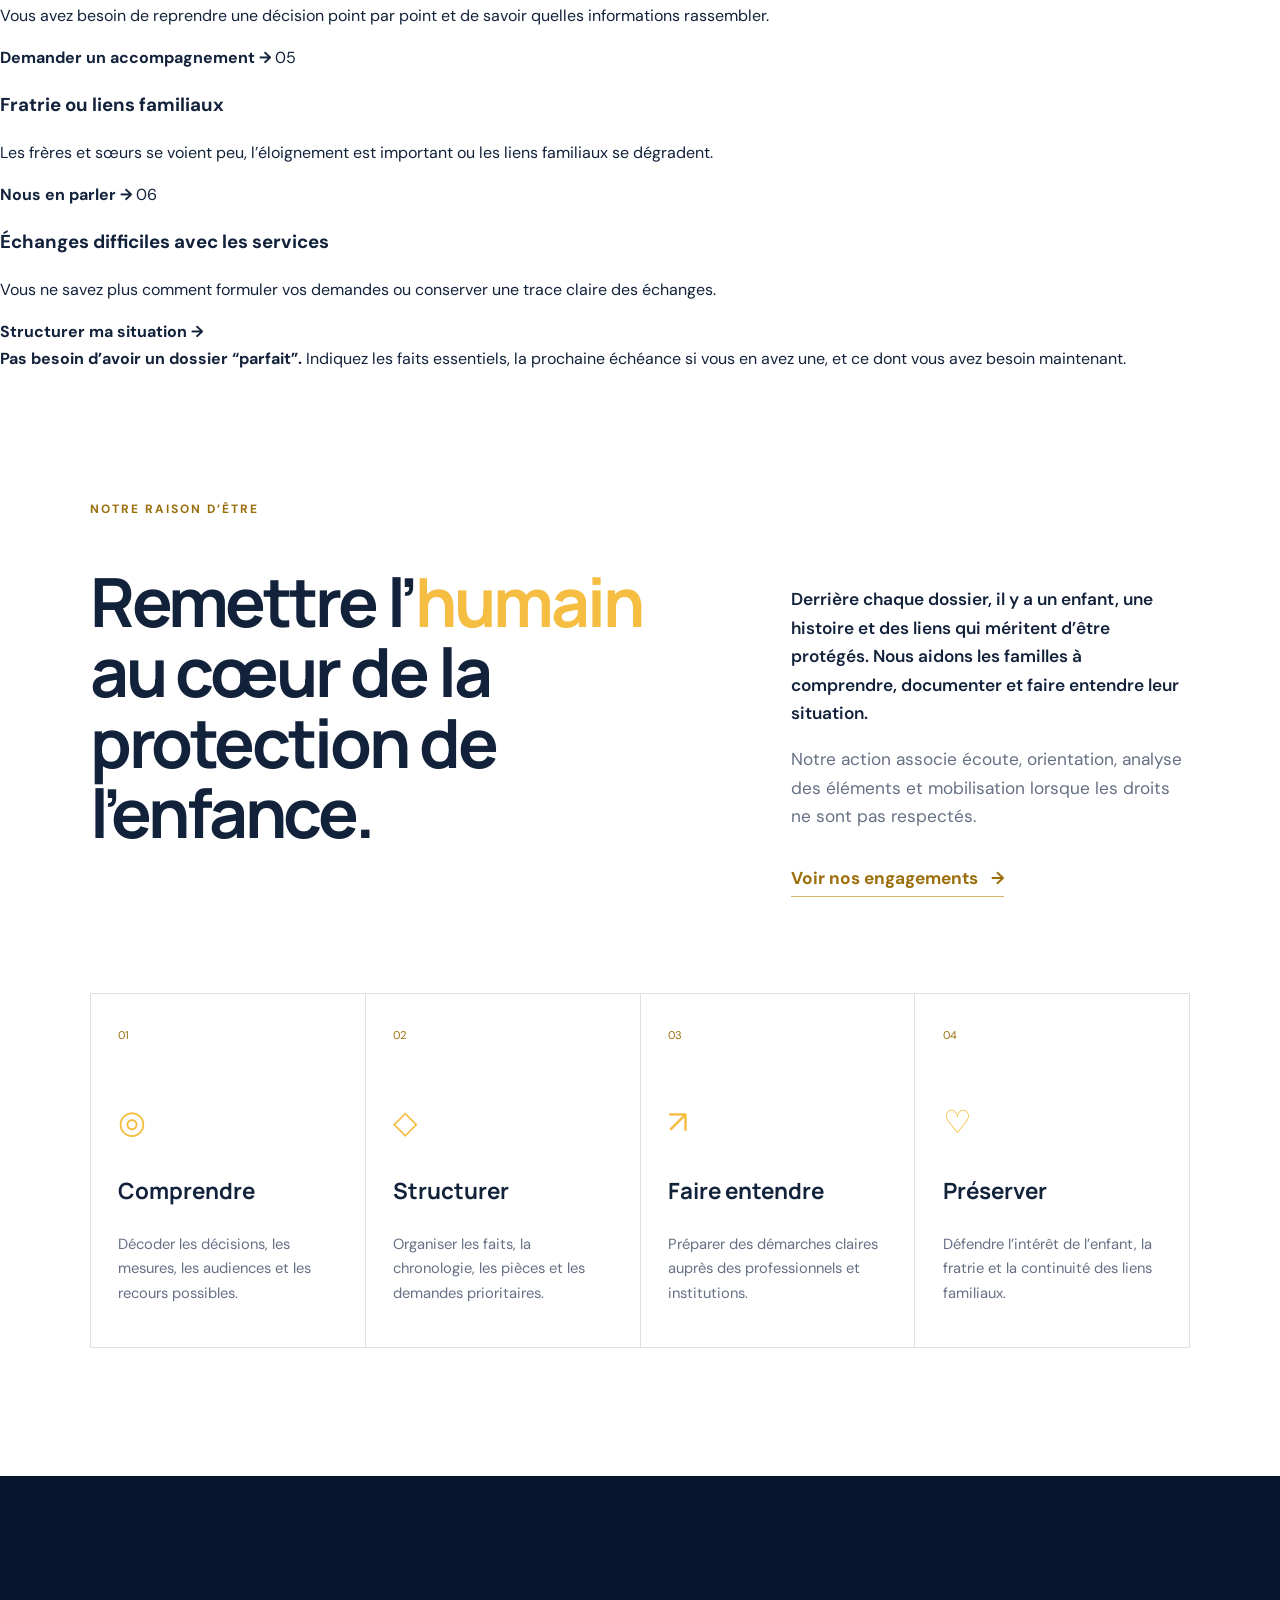
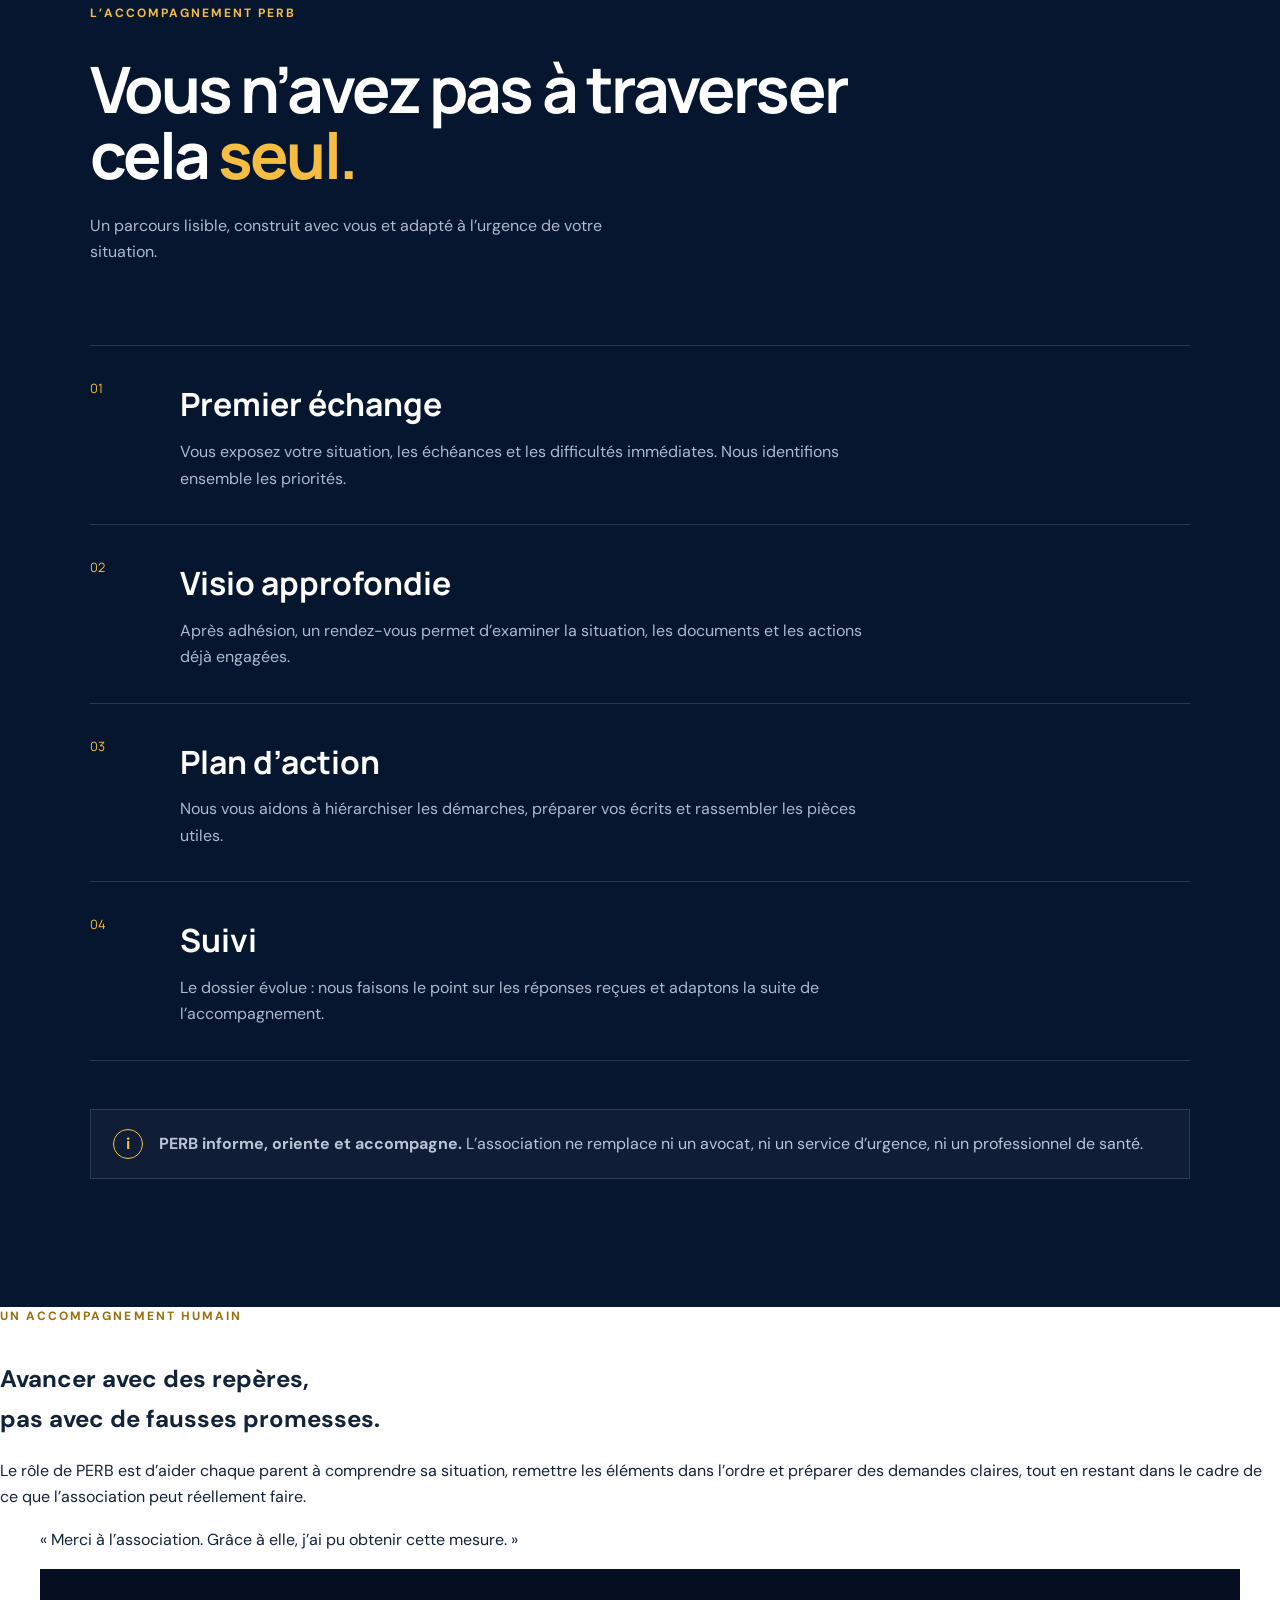
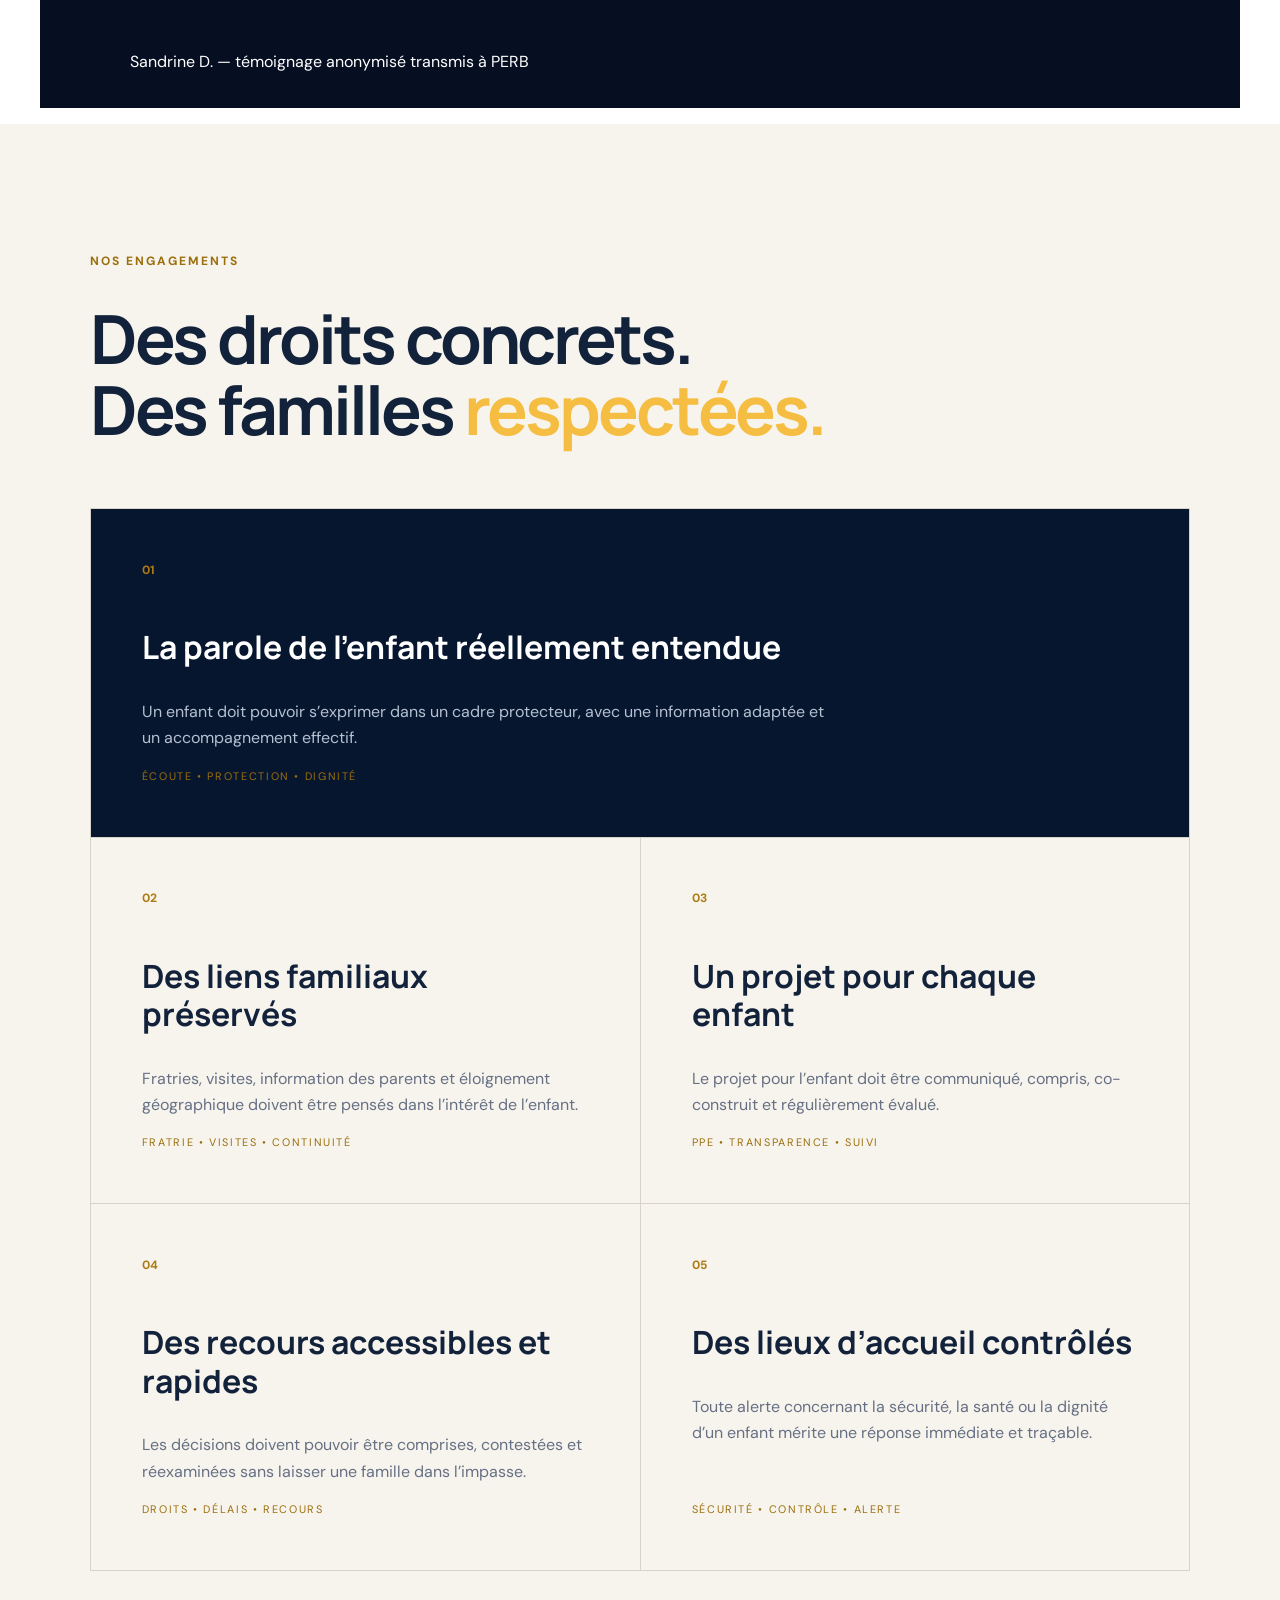
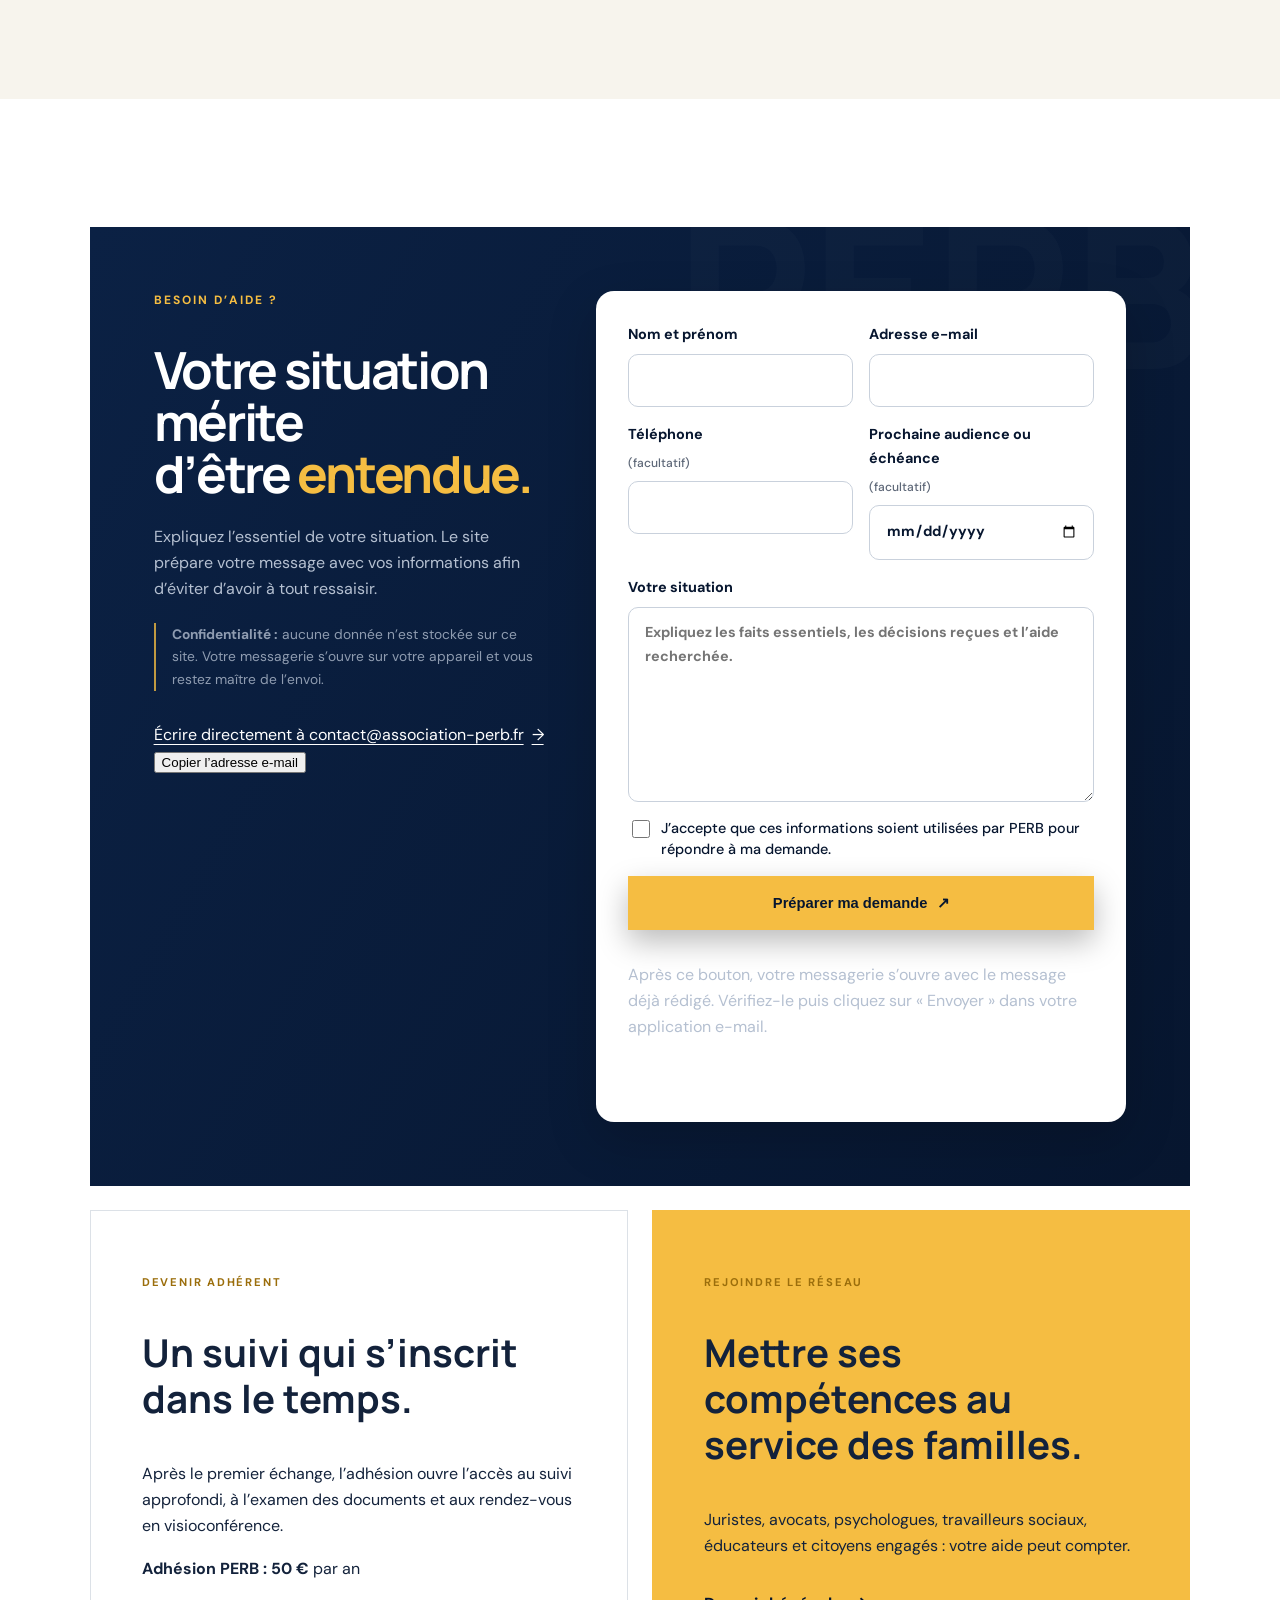
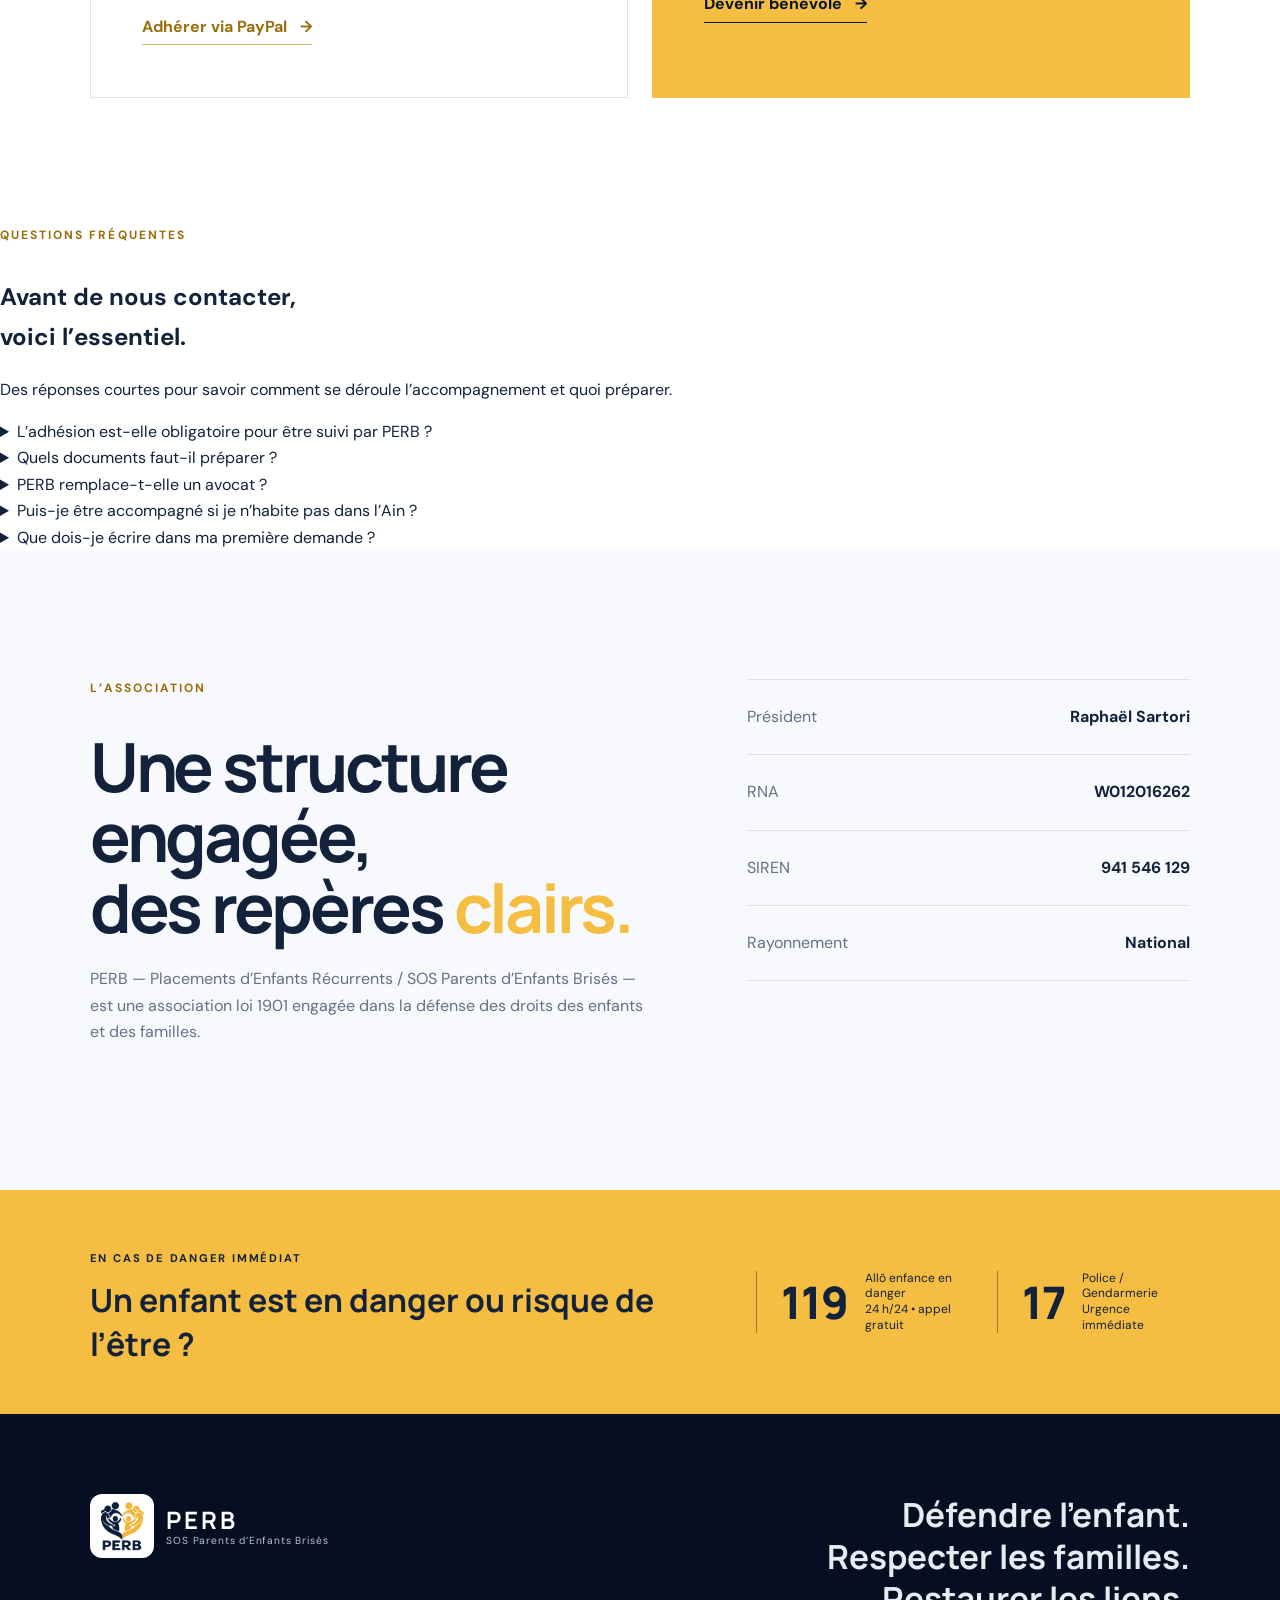
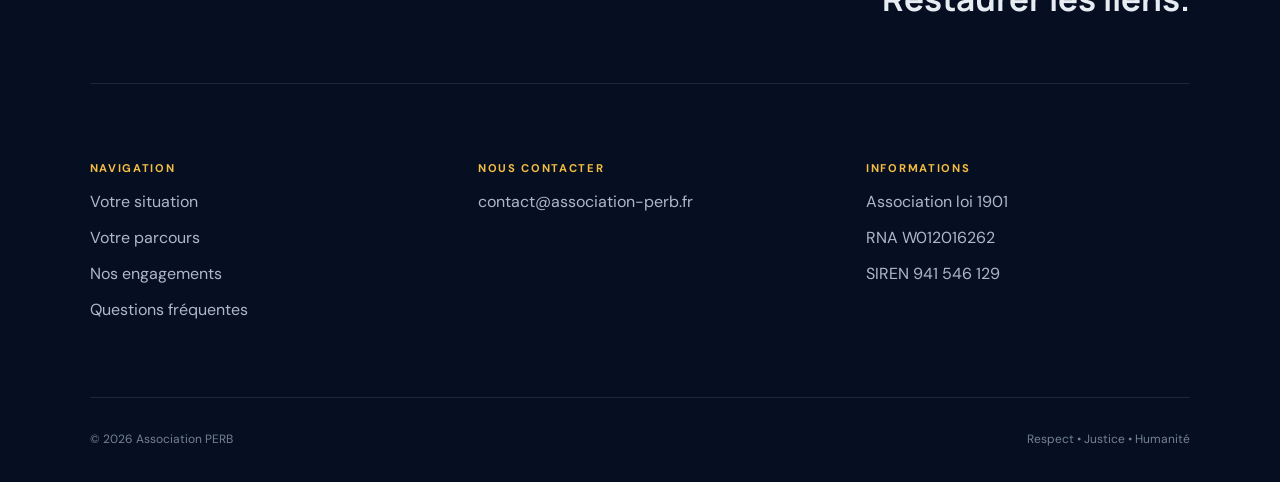
==== commit e598679a: "Améliore le parcours d’aide des familles" ====
--- a/index.html
+++ b/index.html
@@ -22,7 +22,7 @@
     </a>
     <button class="menu" aria-label="Ouvrir le menu" aria-expanded="false"><span></span><span></span></button>
     <nav aria-label="Navigation principale">
-      <a href="#mission">Notre mission</a><a href="#accompagnement">Votre parcours</a><a href="#engagements">Nos combats</a><a href="#association">L’association</a>
+      <a href="#situations">Votre situation</a><a href="#accompagnement">Votre parcours</a><a href="#engagements">Nos combats</a><a href="#faq">Questions fréquentes</a><a href="#association">L’association</a>
     </nav>
     <div class="nav-actions">
       <a class="nav-cta" href="#aide">Demander de l’aide <span>→</span></a>
@@ -36,7 +36,7 @@
       <div class="hero-copy reveal">
         <p class="eyebrow"><span></span> Association nationale de défense des familles</p>
         <h1>Quand une famille vacille,<br><em>nous restons debout.</em></h1>
-        <p class="lead">PERB accompagne les parents confrontés à une mesure de protection de l’enfance, défend les droits des enfants et agit pour préserver les liens familiaux.</p>
+        <p class="lead">Placement récent, audience à préparer, droits de visite difficiles, jugement à comprendre : PERB vous aide à remettre les faits dans l’ordre, identifier les priorités et préparer les démarches utiles.</p>
         <div class="hero-actions"><a class="button gold" href="#aide">Être accompagné <span>↗</span></a><a class="button ghost" href="#mission">Découvrir nos actions</a></div>
         <div class="trust"><span>Association loi 1901</span><span>Accompagnement national</span><span>Écoute confidentielle</span></div>
       </div>
@@ -45,6 +45,27 @@
         <div class="art-card card-b"><b>Agir</b><span>À chaque étape</span></div>
       </div>
       <div class="scroll-cue">DÉCOUVRIR <span></span></div>
+    </section>
+
+
+    <section class="situations" id="situations">
+      <div class="situations-head reveal">
+        <p class="section-kicker">Vous êtes au bon endroit</p>
+        <h2>Qu’est-ce qui vous amène aujourd’hui&nbsp;?</h2>
+        <p>Vous n’avez pas besoin de connaître les termes juridiques pour nous contacter. Commencez simplement par la situation qui ressemble le plus à la vôtre.</p>
+      </div>
+      <div class="situation-grid">
+        <a class="situation-card reveal" href="#aide"><span>01</span><h3>Placement récent</h3><p>Vous venez de recevoir une décision ou votre enfant vient d’être confié à un service.</p><b>Présenter ma situation →</b></a>
+        <a class="situation-card reveal" href="#aide"><span>02</span><h3>Audience prochaine</h3><p>Vous avez une date d’audience et souhaitez organiser les faits, demandes et documents importants.</p><b>Préparer ma demande →</b></a>
+        <a class="situation-card reveal" href="#aide"><span>03</span><h3>Droits de visite</h3><p>Des visites sont suspendues, annulées, très espacées ou ne se déroulent pas comme prévu.</p><b>Expliquer ce qui se passe →</b></a>
+        <a class="situation-card reveal" href="#aide"><span>04</span><h3>Jugement difficile à comprendre</h3><p>Vous avez besoin de reprendre une décision point par point et de savoir quelles informations rassembler.</p><b>Demander un accompagnement →</b></a>
+        <a class="situation-card reveal" href="#aide"><span>05</span><h3>Fratrie ou liens familiaux</h3><p>Les frères et sœurs se voient peu, l’éloignement est important ou les liens familiaux se dégradent.</p><b>Nous en parler →</b></a>
+        <a class="situation-card reveal" href="#aide"><span>06</span><h3>Échanges difficiles avec les services</h3><p>Vous ne savez plus comment formuler vos demandes ou conserver une trace claire des échanges.</p><b>Structurer ma situation →</b></a>
+      </div>
+      <div class="situation-reassurance reveal">
+        <strong>Pas besoin d’avoir un dossier “parfait”.</strong>
+        <span>Indiquez les faits essentiels, la prochaine échéance si vous en avez une, et ce dont vous avez besoin maintenant.</span>
+      </div>
     </section>
 
     <section class="statement" id="mission">
@@ -72,6 +93,19 @@
       <div class="notice reveal"><span>i</span><p><b>PERB informe, oriente et accompagne.</b> L’association ne remplace ni un avocat, ni un service d’urgence, ni un professionnel de santé.</p></div>
     </section>
 
+
+    <section class="voices" aria-labelledby="voices-title">
+      <div class="voices-copy reveal">
+        <p class="section-kicker">Un accompagnement humain</p>
+        <h2 id="voices-title">Avancer avec des repères,<br>pas avec de fausses promesses.</h2>
+        <p>Le rôle de PERB est d’aider chaque parent à comprendre sa situation, remettre les éléments dans l’ordre et préparer des demandes claires, tout en restant dans le cadre de ce que l’association peut réellement faire.</p>
+      </div>
+      <blockquote class="voice-card reveal">
+        <p>« Merci à l’association. Grâce à elle, j’ai pu obtenir cette mesure. »</p>
+        <footer>Sandrine D. <span>— témoignage anonymisé transmis à PERB</span></footer>
+      </blockquote>
+    </section>
+
     <section class="causes" id="engagements">
       <div class="causes-title reveal"><p class="section-kicker">Nos engagements</p><h2>Des droits concrets.<br>Des familles <em>respectées.</em></h2></div>
       <div class="causes-grid">
@@ -88,9 +122,9 @@
         <div class="contact-intro">
           <p class="section-kicker light">Besoin d’aide ?</p>
           <h2>Votre situation mérite<br>d’être <em>entendue.</em></h2>
-          <p>Remplissez ce formulaire pour préparer votre message. Votre application de messagerie s’ouvrira ensuite avec les informations déjà complétées.</p>
-          <p class="privacy-note">Aucune donnée n’est enregistrée par ce site. Le message est envoyé depuis votre propre messagerie.</p>
-          <a class="direct-mail" href="mailto:contact@association-perb.fr?subject=Demande%20d%27accompagnement%20PERB">Écrire directement à contact@association-perb.fr <span>→</span></a>
+          <p>Expliquez l’essentiel de votre situation. Le site prépare votre message avec vos informations afin d’éviter d’avoir à tout ressaisir.</p>
+          <p class="privacy-note"><b>Confidentialité :</b> aucune donnée n’est stockée sur ce site. Votre messagerie s’ouvre sur votre appareil et vous restez maître de l’envoi.</p>
+          <div class="mail-fallback"><a class="direct-mail" href="mailto:contact@association-perb.fr?subject=Demande%20d%27accompagnement%20PERB">Écrire directement à contact@association-perb.fr <span>→</span></a><button class="copy-mail" id="copy-mail" type="button" data-email="contact@association-perb.fr">Copier l’adresse e-mail</button></div>
         </div>
         <form class="help-form" id="help-form" action="mailto:contact@association-perb.fr" method="post" enctype="text/plain">
           <div class="form-row">
@@ -103,13 +137,45 @@
           </div>
           <label>Votre situation<textarea name="message" rows="7" required placeholder="Expliquez les faits essentiels, les décisions reçues et l’aide recherchée."></textarea></label>
           <label class="consent"><input type="checkbox" name="consentement" required><span>J’accepte que ces informations soient utilisées par PERB pour répondre à ma demande.</span></label>
-          <button class="button gold form-submit" type="submit">Préparer mon e-mail <span>↗</span></button>
+          <button class="button gold form-submit" type="submit">Préparer ma demande <span>↗</span></button>
+          <p class="form-help">Après ce bouton, votre messagerie s’ouvre avec le message déjà rédigé. Vérifiez-le puis cliquez sur « Envoyer » dans votre application e-mail.</p>
           <p class="form-status" id="form-status" aria-live="polite"></p>
         </form>
       </div>
       <div class="support-grid">
-        <article class="support reveal"><p class="label">DEVENIR ADHÉRENT</p><h3>50 € <small>/ an</small></h3><p>L’adhésion annuelle ouvre l’accès au suivi approfondi et aux rendez-vous en visioconférence.</p><a href="https://paypal.me/RaphaelSartori596" target="_blank" rel="noopener">Adhérer via PayPal <span>→</span></a></article>
+        <article class="support reveal"><p class="label">DEVENIR ADHÉRENT</p><h3>Un suivi qui s’inscrit dans le temps.</h3><p>Après le premier échange, l’adhésion ouvre l’accès au suivi approfondi, à l’examen des documents et aux rendez-vous en visioconférence.</p><p class="membership-price"><b>Adhésion PERB : 50 €</b> <span>par an</span></p><a href="https://paypal.me/RaphaelSartori596" target="_blank" rel="noopener">Adhérer via PayPal <span>→</span></a></article>
         <article class="support invert reveal"><p class="label">REJOINDRE LE RÉSEAU</p><h3>Mettre ses compétences au service des familles.</h3><p>Juristes, avocats, psychologues, travailleurs sociaux, éducateurs et citoyens engagés : votre aide peut compter.</p><a href="mailto:contact@association-perb.fr?subject=Proposition%20de%20bénévolat%20PERB">Devenir bénévole <span>→</span></a></article>
+      </div>
+    </section>
+
+
+    <section class="faq" id="faq">
+      <div class="faq-head reveal">
+        <p class="section-kicker">Questions fréquentes</p>
+        <h2>Avant de nous contacter,<br>voici l’essentiel.</h2>
+        <p>Des réponses courtes pour savoir comment se déroule l’accompagnement et quoi préparer.</p>
+      </div>
+      <div class="faq-list">
+        <details class="reveal">
+          <summary>L’adhésion est-elle obligatoire pour être suivi par PERB&nbsp;?</summary>
+          <p>Le premier échange permet de présenter votre situation. L’adhésion annuelle de 50 € donne ensuite accès au suivi approfondi et aux rendez-vous en visioconférence.</p>
+        </details>
+        <details class="reveal">
+          <summary>Quels documents faut-il préparer&nbsp;?</summary>
+          <p>En priorité : le jugement ou la décision la plus récente, les convocations, les courriers importants et, si possible, une chronologie simple des faits. PERB vous indiquera ensuite ce qui est réellement utile.</p>
+        </details>
+        <details class="reveal">
+          <summary>PERB remplace-t-elle un avocat&nbsp;?</summary>
+          <p>Non. PERB informe, oriente, aide à structurer les faits et les démarches, mais ne remplace ni un avocat, ni un service d’urgence, ni un professionnel de santé.</p>
+        </details>
+        <details class="reveal">
+          <summary>Puis-je être accompagné si je n’habite pas dans l’Ain&nbsp;?</summary>
+          <p>Oui. L’accompagnement de PERB est national et les rendez-vous approfondis peuvent se dérouler à distance.</p>
+        </details>
+        <details class="reveal">
+          <summary>Que dois-je écrire dans ma première demande&nbsp;?</summary>
+          <p>Indiquez les faits essentiels, la mesure actuelle, votre prochaine audience ou échéance si vous en avez une, et ce que vous souhaitez résoudre en priorité. Inutile d’écrire tout le dossier dès le premier message.</p>
+        </details>
       </div>
     </section>
 
@@ -123,7 +189,7 @@
 
   <footer>
     <div class="footer-top"><a class="brand footer-brand" href="#accueil"><img class="brand-logo" src="assets/logo-perb-familles.png?v=2" alt=""><span><strong>PERB</strong><small>SOS Parents d’Enfants Brisés</small></span></a><p>Défendre l’enfant.<br>Respecter les familles.<br>Restaurer les liens.</p></div>
-    <div class="footer-grid"><div><h3>Navigation</h3><a href="#mission">Notre mission</a><a href="#accompagnement">Votre parcours</a><a href="#engagements">Nos engagements</a></div><div><h3>Nous contacter</h3><a href="mailto:contact@association-perb.fr">contact@association-perb.fr</a></div><div><h3>Informations</h3><span>Association loi 1901</span><span>RNA W012016262</span><span>SIREN 941 546 129</span></div></div>
+    <div class="footer-grid"><div><h3>Navigation</h3><a href="#situations">Votre situation</a><a href="#accompagnement">Votre parcours</a><a href="#engagements">Nos engagements</a><a href="#faq">Questions fréquentes</a></div><div><h3>Nous contacter</h3><a href="mailto:contact@association-perb.fr">contact@association-perb.fr</a></div><div><h3>Informations</h3><span>Association loi 1901</span><span>RNA W012016262</span><span>SIREN 941 546 129</span></div></div>
     <div class="footer-bottom"><span>© <span id="year"></span> Association PERB</span><span>Respect • Justice • Humanité</span></div>
   </footer>
   <script src="assets/site.js?v=20260916-2"></script>
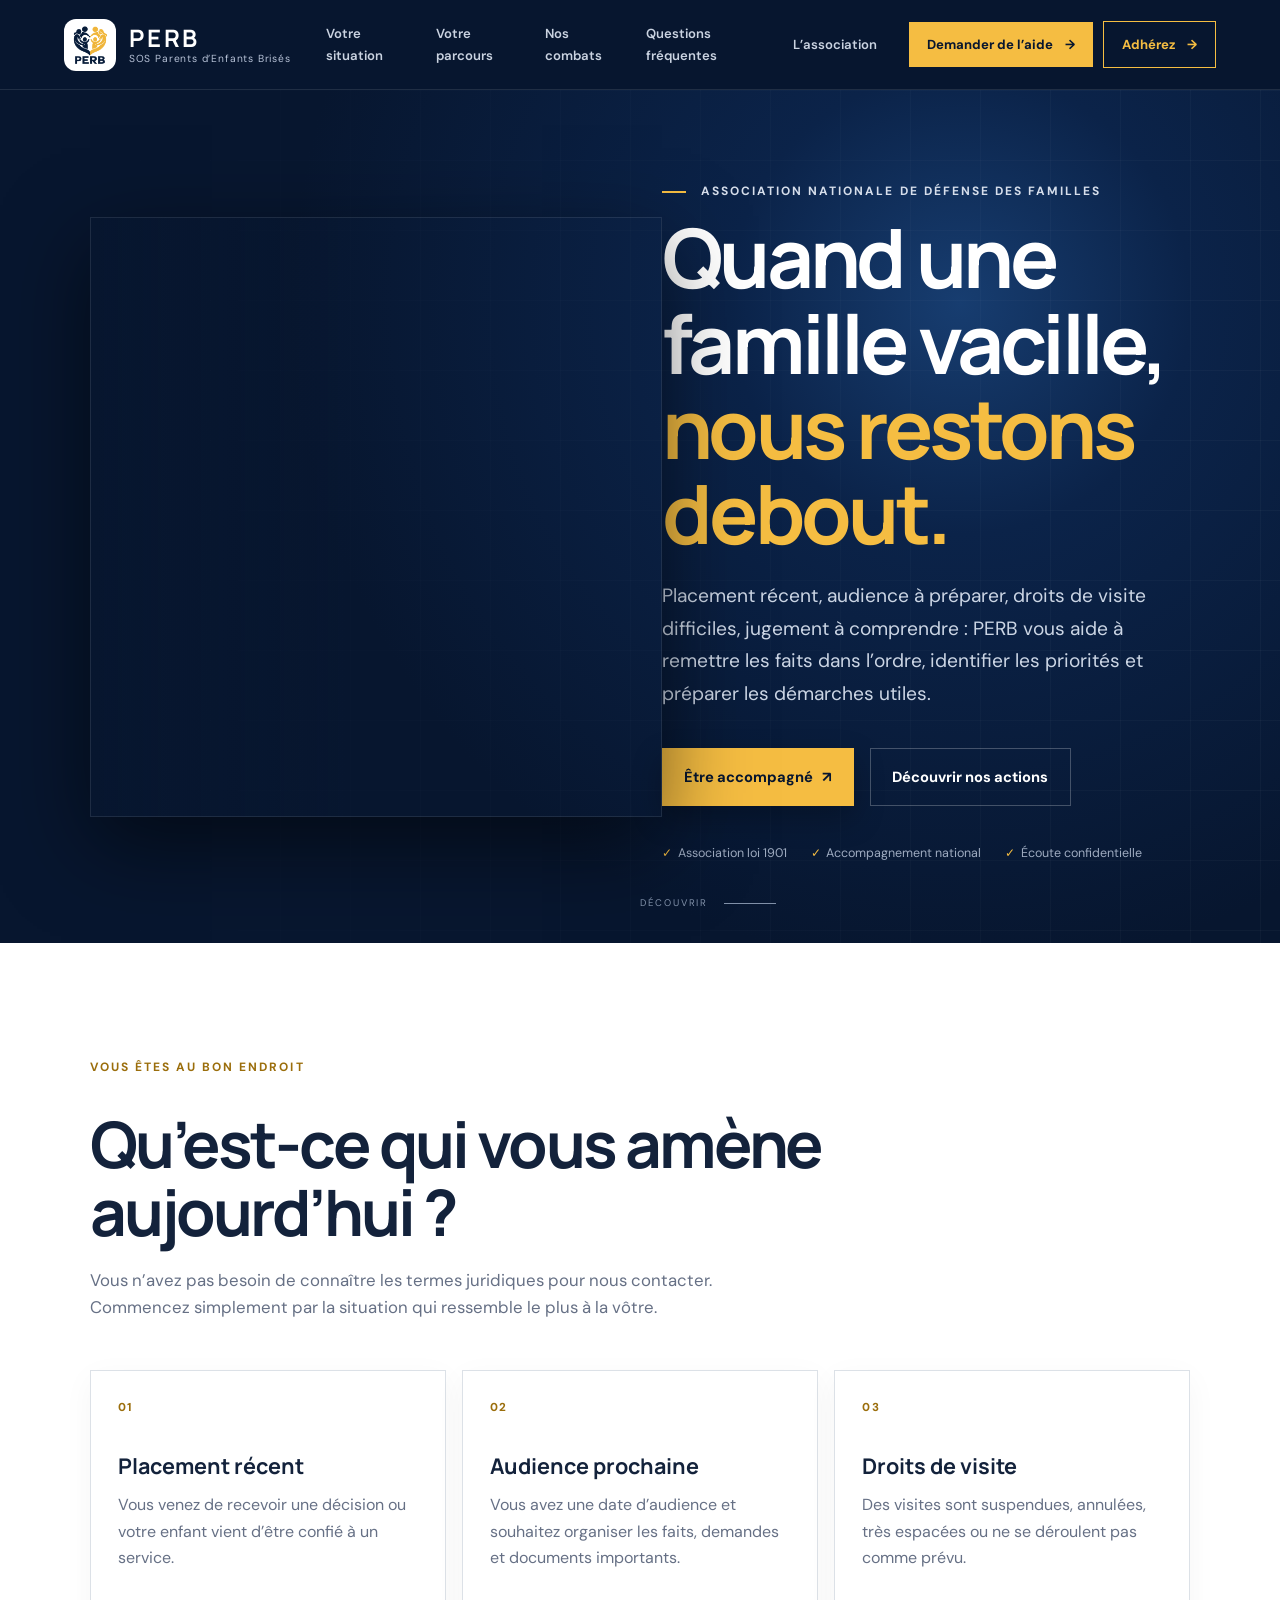
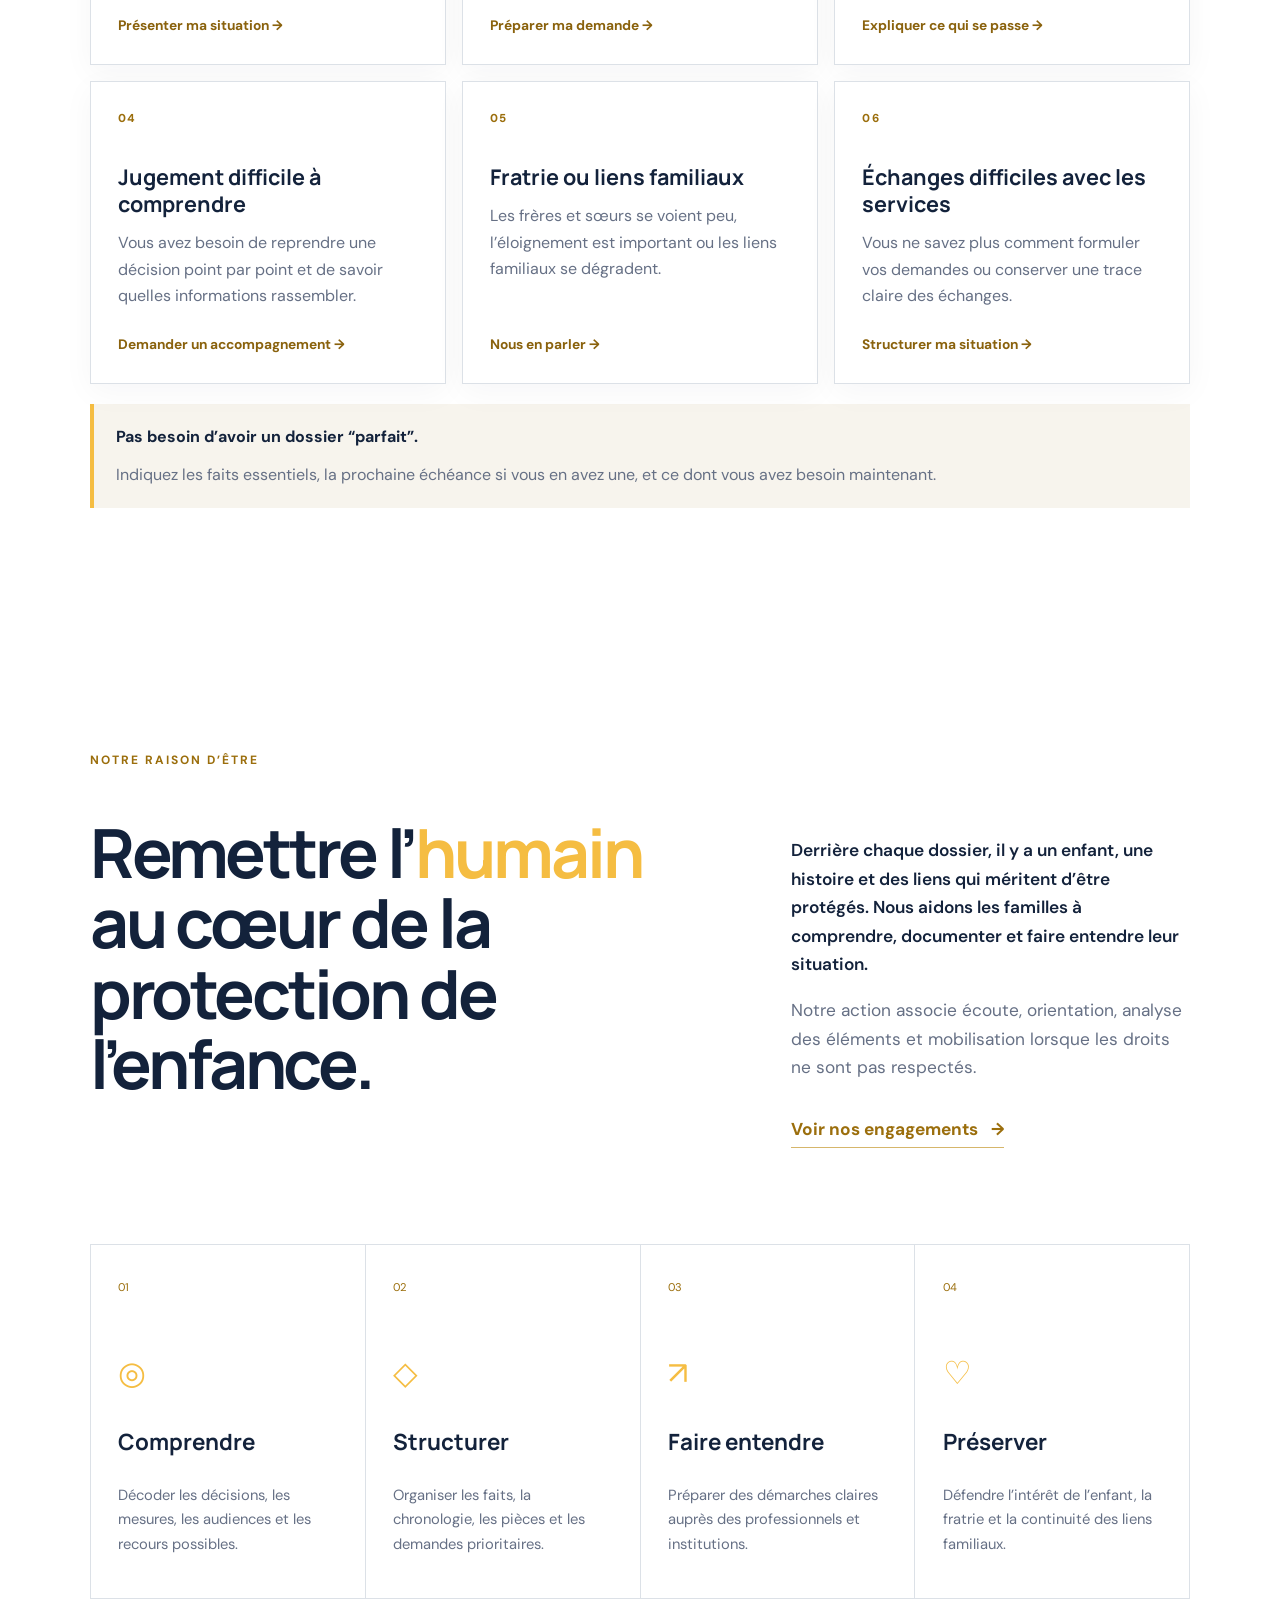
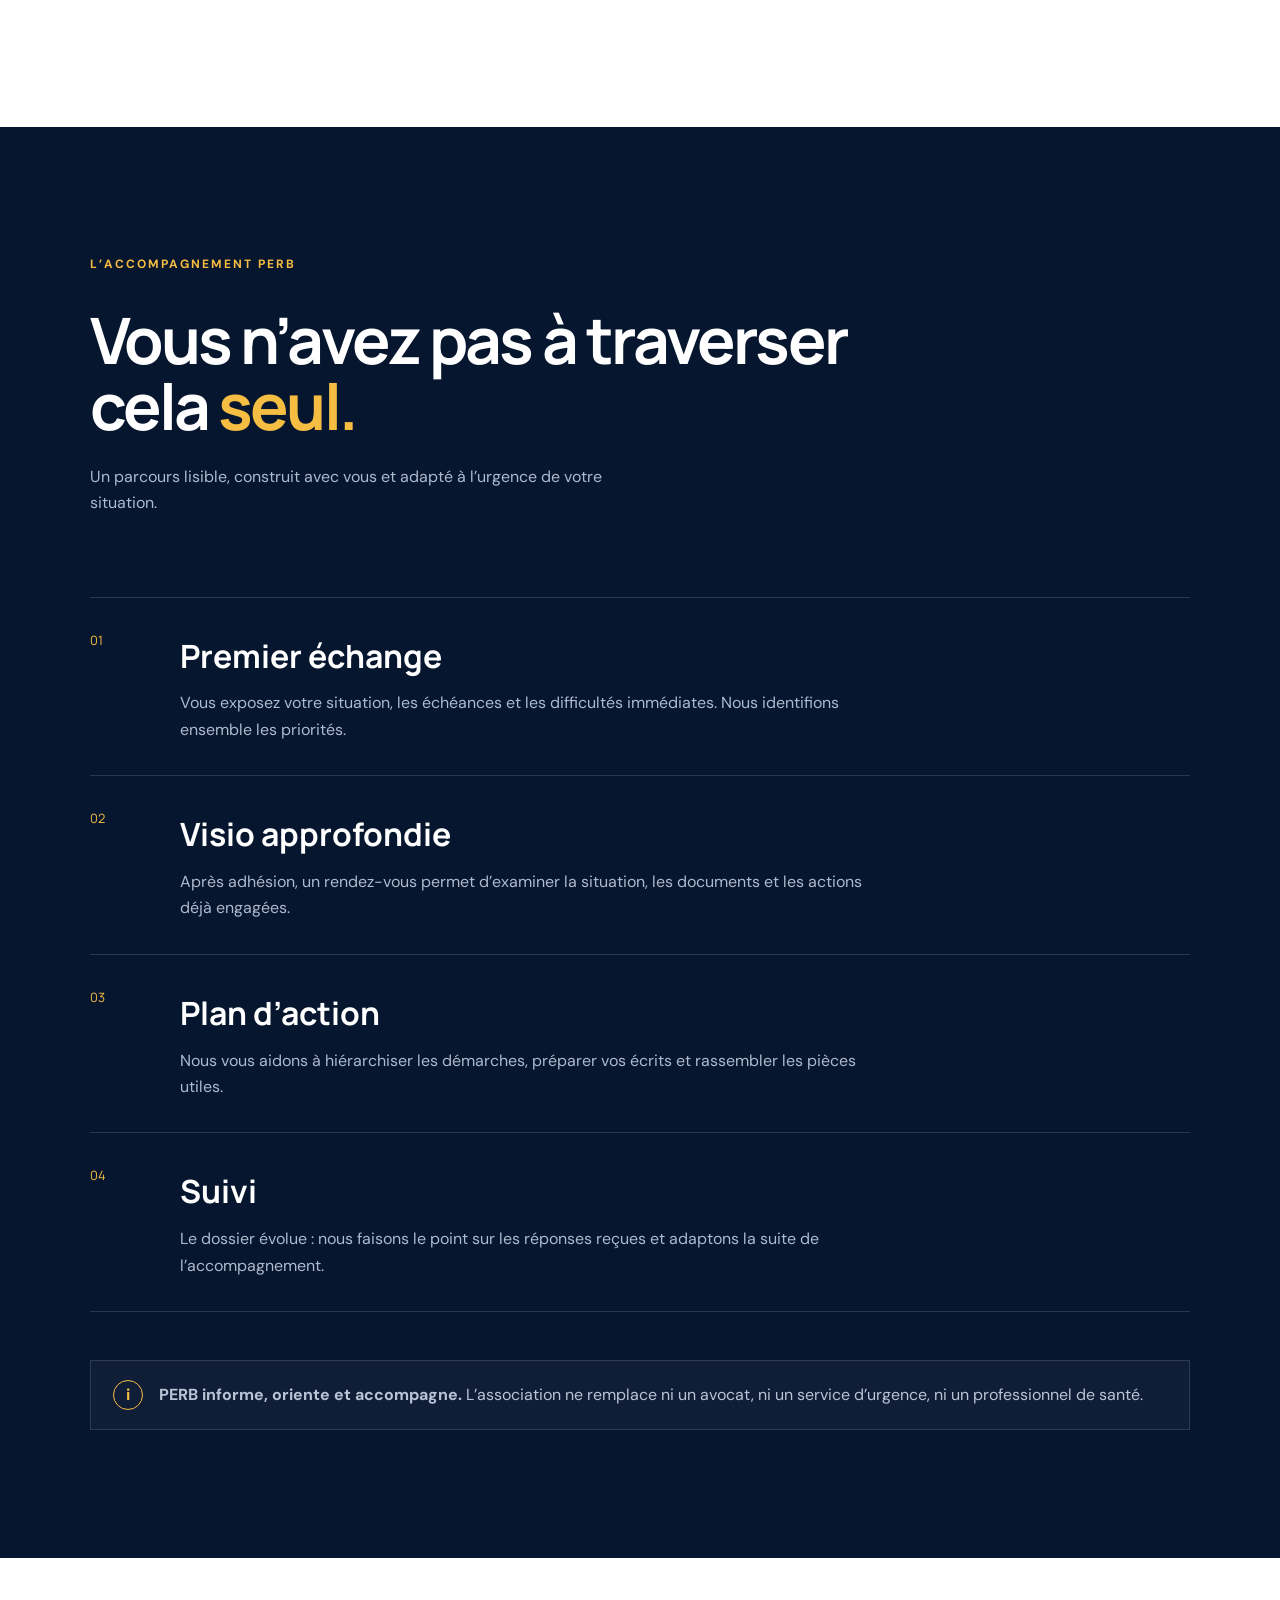
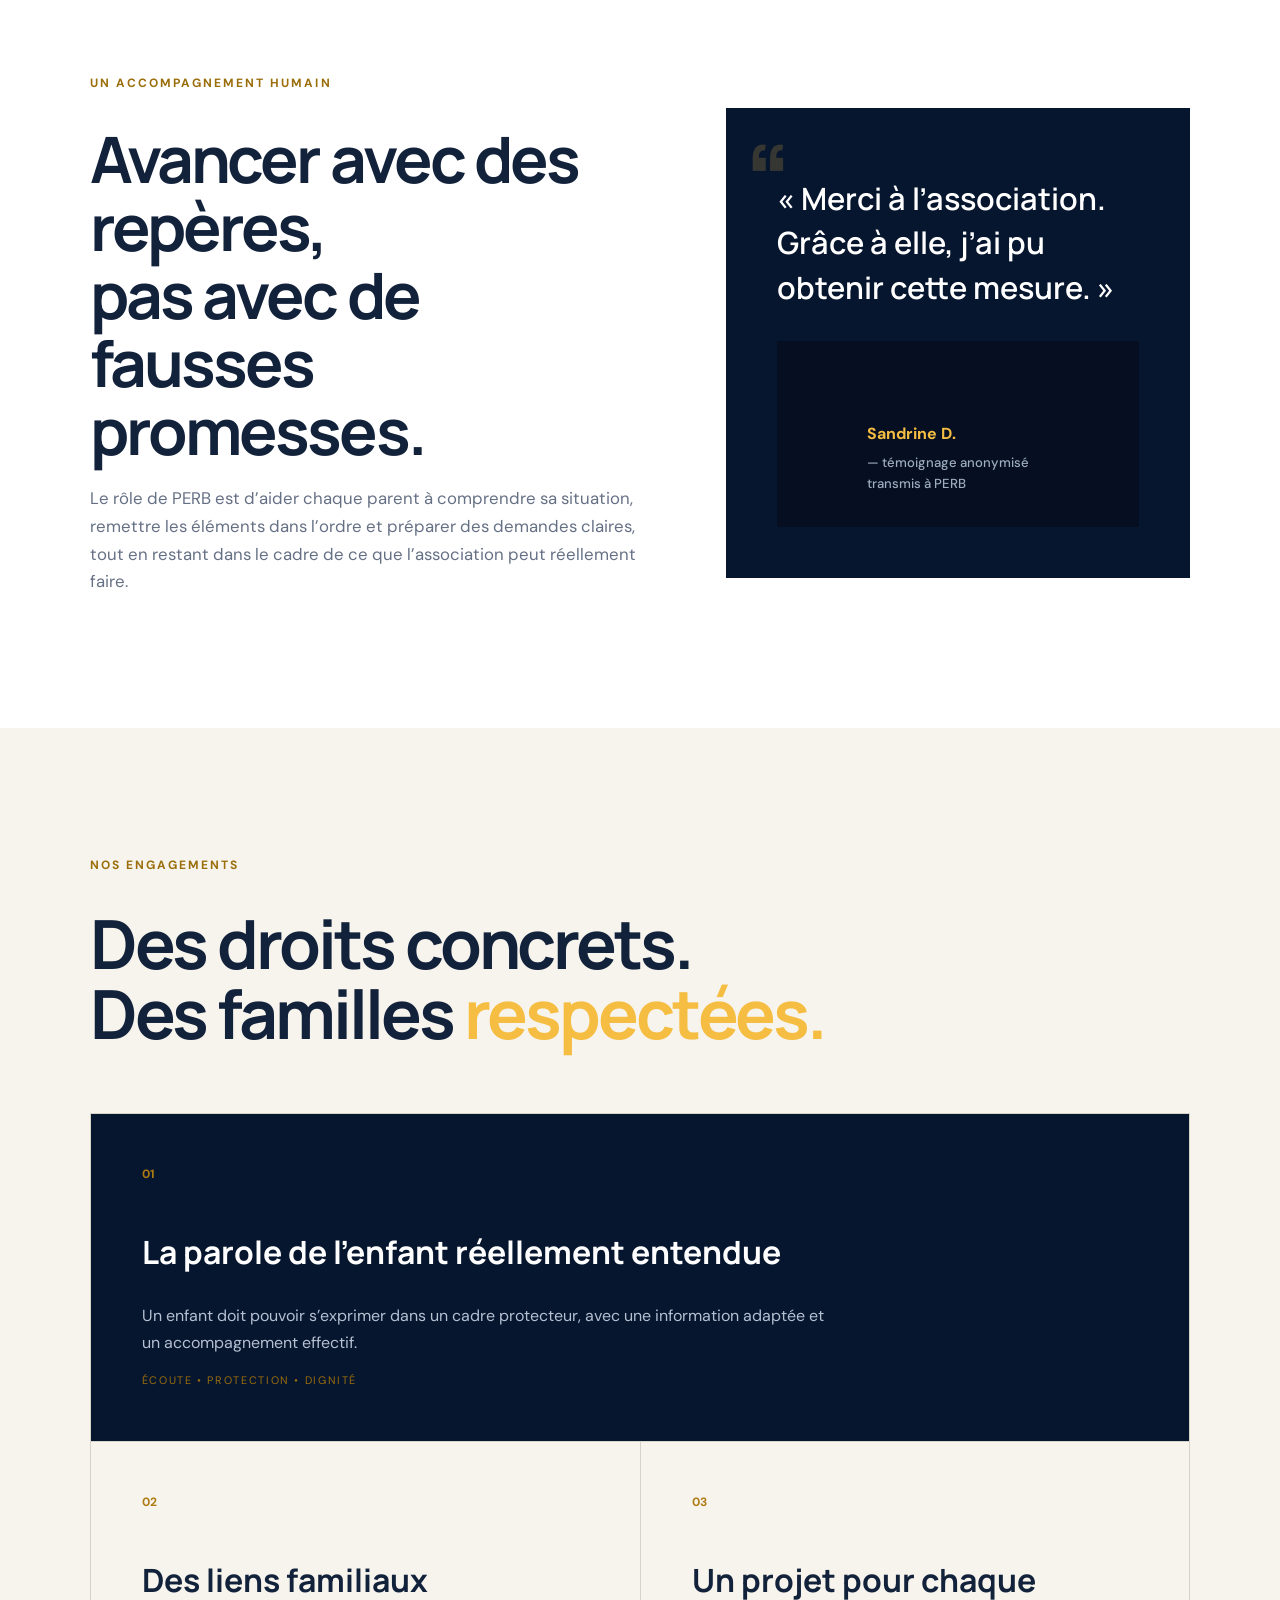
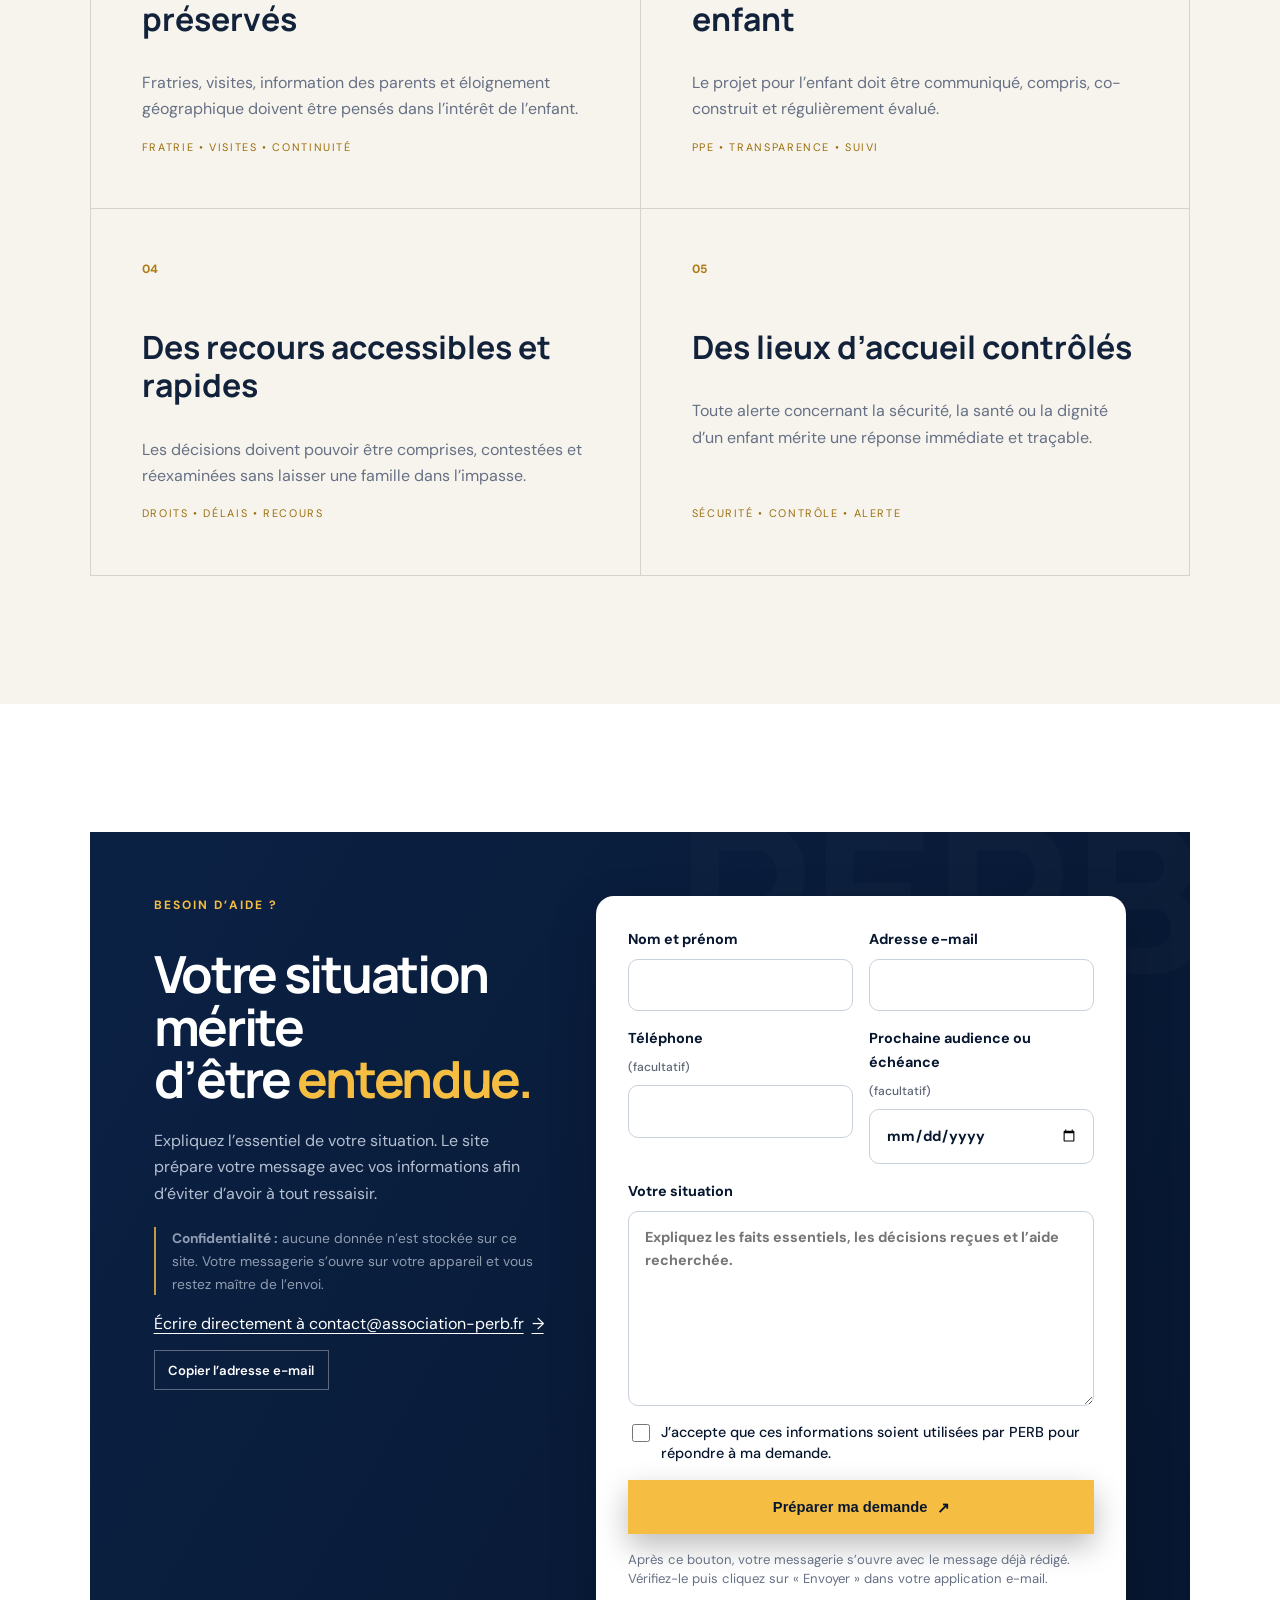
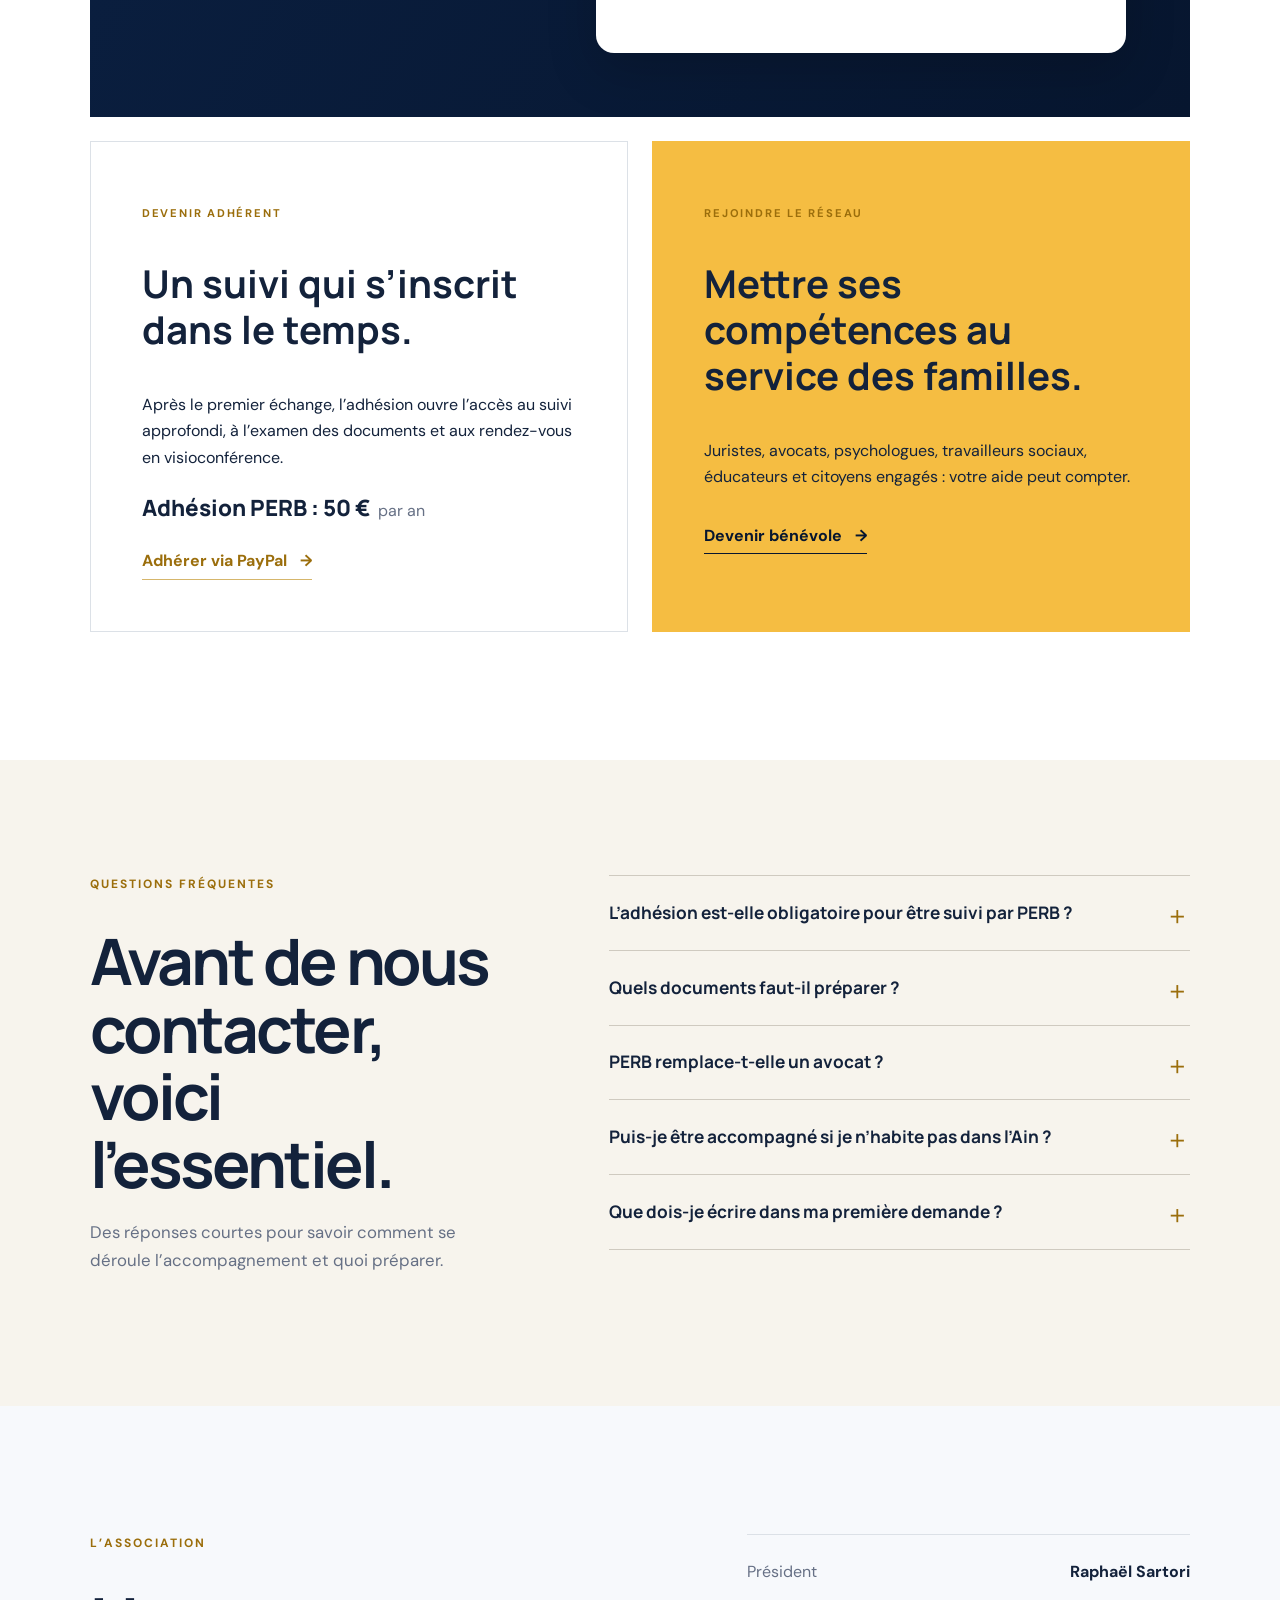
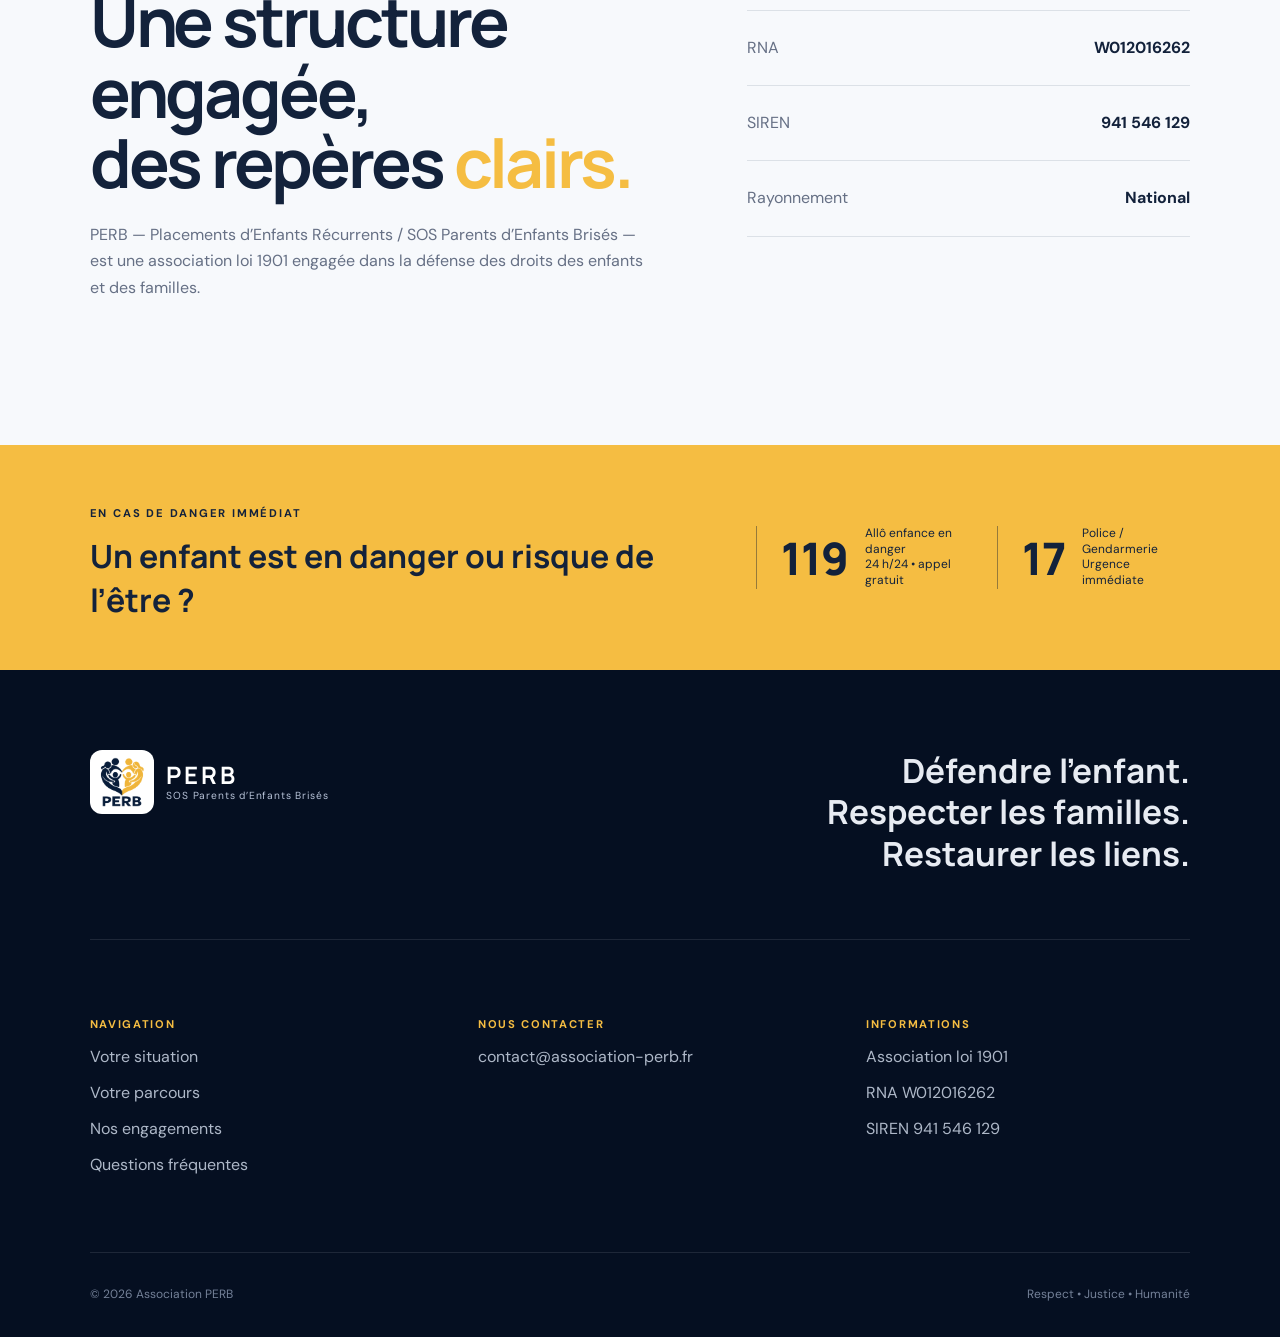
==== commit 83429a43: "Force le rafraîchissement de la version publique PERB" ====
--- a/index.html
+++ b/index.html
@@ -5,12 +5,15 @@
   <meta name="viewport" content="width=device-width,initial-scale=1">
   <meta name="description" content="PERB accompagne les familles confrontées à la protection de l’enfance et défend les droits fondamentaux des enfants et des parents.">
   <meta name="theme-color" content="#07162f">
+  <meta http-equiv="Cache-Control" content="no-cache, no-store, must-revalidate">
+  <meta http-equiv="Pragma" content="no-cache">
+  <meta http-equiv="Expires" content="0">
   <title>PERB — SOS Parents d’Enfants Brisés</title>
   <link rel="preconnect" href="https://fonts.googleapis.com">
   <link rel="preconnect" href="https://fonts.gstatic.com" crossorigin>
   <link href="https://fonts.googleapis.com/css2?family=DM+Sans:wght@400;500;600;700&family=Manrope:wght@600;700;800&display=swap" rel="stylesheet">
-  <link rel="stylesheet" href="assets/style.css?v=20260917-logo">
-  <link rel="stylesheet" href="assets/hero.css?v=20260916-5">
+  <link rel="stylesheet" href="assets/style.css?v=20260920-ux2">
+  <link rel="stylesheet" href="assets/hero.css?v=20260920-ux2">
   <link rel="icon" type="image/svg+xml" href="data:image/svg+xml,%3Csvg xmlns='http://www.w3.org/2000/svg' viewBox='0 0 64 64'%3E%3Crect width='64' height='64' rx='16' fill='%2307162f'/%3E%3Cpath d='M15 32h34M32 15v34' stroke='%23f5bd42' stroke-width='7' stroke-linecap='round'/%3E%3Ccircle cx='32' cy='32' r='7' fill='%23fff'/%3E%3C/svg%3E">
 </head>
 <body>
@@ -192,6 +195,6 @@
     <div class="footer-grid"><div><h3>Navigation</h3><a href="#situations">Votre situation</a><a href="#accompagnement">Votre parcours</a><a href="#engagements">Nos engagements</a><a href="#faq">Questions fréquentes</a></div><div><h3>Nous contacter</h3><a href="mailto:contact@association-perb.fr">contact@association-perb.fr</a></div><div><h3>Informations</h3><span>Association loi 1901</span><span>RNA W012016262</span><span>SIREN 941 546 129</span></div></div>
     <div class="footer-bottom"><span>© <span id="year"></span> Association PERB</span><span>Respect • Justice • Humanité</span></div>
   </footer>
-  <script src="assets/site.js?v=20260916-2"></script>
+  <script src="assets/site.js?v=20260920-ux2"></script>
 </body>
 </html>
--- a/assets/style.css
+++ b/assets/style.css
@@ -99,3 +99,57 @@
 
 /* Deux familles unies : contraste sur les fonds sombres */
 .brand-logo{background:#fff;border-radius:12px;padding:5px;filter:none}
+
+
+/* Parcours orienté vers le besoin du parent */
+.situations{padding:clamp(5rem,9vw,8rem) clamp(1.2rem,7vw,8rem);background:#fff}
+.situations-head{max-width:880px}
+.situations-head h2,.voices h2,.faq h2{font:700 clamp(2.5rem,5vw,5.1rem)/1.06 Manrope,sans-serif;letter-spacing:-.045em;margin:.7rem 0 1.3rem}
+.situations-head>p:last-child,.faq-head>p:last-child,.voices-copy>p:last-child{color:var(--muted);font-size:1.05rem;max-width:720px}
+.situation-grid{display:grid;grid-template-columns:repeat(3,1fr);gap:1rem;margin-top:3rem}
+.situation-card{display:flex;flex-direction:column;min-height:295px;padding:1.7rem;border:1px solid var(--line);background:#fff;transition:.25s;box-shadow:0 8px 30px rgba(7,22,47,.04)}
+.situation-card:hover,.situation-card:focus-visible{transform:translateY(-5px);border-color:#c9a044;box-shadow:0 18px 45px rgba(7,22,47,.1)}
+.situation-card>span{font-size:.72rem;font-weight:800;color:#9b6e0c;letter-spacing:.12em}
+.situation-card h3{font:700 1.35rem/1.25 Manrope,sans-serif;margin:2.2rem 0 .8rem}
+.situation-card p{color:var(--muted);margin:0 0 1.5rem}
+.situation-card b{margin-top:auto;color:#8a620d;font-size:.86rem}
+.situation-reassurance{margin-top:1.25rem;padding:1.25rem 1.4rem;background:var(--cream);border-left:4px solid var(--gold);display:flex;gap:.7rem 1rem;flex-wrap:wrap}
+.situation-reassurance span{color:var(--muted)}
+
+.voices{padding:clamp(5rem,9vw,8rem) clamp(1.2rem,7vw,8rem);display:grid;grid-template-columns:1fr .85fr;gap:7vw;align-items:center;background:#fff}
+.voice-card{margin:0;padding:clamp(2rem,4vw,3.5rem);background:var(--navy);color:#fff;position:relative}
+.voice-card:before{content:"“";position:absolute;top:.2rem;left:1.2rem;font:800 6rem Manrope;color:#f5bd4233}
+.voice-card p{font:600 clamp(1.35rem,2.4vw,2.15rem)/1.45 Manrope;margin:1rem 0 2rem;position:relative}
+.voice-card footer{color:var(--gold);font-weight:700}
+.voice-card footer span{display:block;color:#9eabc0;font-weight:500;font-size:.82rem;margin-top:.25rem}
+
+.mail-fallback{display:flex;gap:.8rem;align-items:center;flex-wrap:wrap;margin-top:1rem}
+.mail-fallback .direct-mail{margin-top:0}
+.copy-mail{border:1px solid #ffffff55;background:transparent;color:#fff;padding:.65rem .85rem;font:600 .82rem "DM Sans",sans-serif;cursor:pointer}
+.copy-mail:hover,.copy-mail:focus-visible{border-color:var(--gold);color:var(--gold)}
+.form-help{margin:0!important;color:#667085!important;font-size:.82rem;line-height:1.45}
+.membership-price{display:flex;align-items:baseline;gap:.45rem;margin:1.3rem 0 .5rem!important;color:var(--ink)!important}
+.membership-price b{font:800 1.4rem Manrope}
+.membership-price span{color:var(--muted)}
+
+.faq{padding:clamp(5rem,9vw,8rem) clamp(1.2rem,7vw,8rem);background:var(--cream);display:grid;grid-template-columns:.85fr 1.15fr;gap:7vw}
+.faq-head{max-width:620px}
+.faq-list{border-top:1px solid #cfcac0}
+.faq-list details{border-bottom:1px solid #cfcac0;padding:0}
+.faq-list summary{cursor:pointer;list-style:none;padding:1.55rem 2.7rem 1.55rem 0;font:700 1.08rem/1.4 Manrope;position:relative}
+.faq-list summary::-webkit-details-marker{display:none}
+.faq-list summary:after{content:"+";position:absolute;right:.3rem;top:1.25rem;font:400 1.8rem Manrope;color:#9b6e0c}
+.faq-list details[open] summary:after{content:"−"}
+.faq-list details p{color:var(--muted);margin:-.35rem 2.7rem 1.6rem 0}
+
+@media(max-width:1000px){
+  .situation-grid{grid-template-columns:repeat(2,1fr)}
+  .voices,.faq{grid-template-columns:1fr}
+}
+@media(max-width:680px){
+  .situations,.voices,.faq{padding-left:1.2rem;padding-right:1.2rem}
+  .situation-grid{grid-template-columns:1fr}
+  .situation-card{min-height:0}
+  .situation-reassurance{display:block}
+  .situation-reassurance span{display:block;margin-top:.35rem}
+}
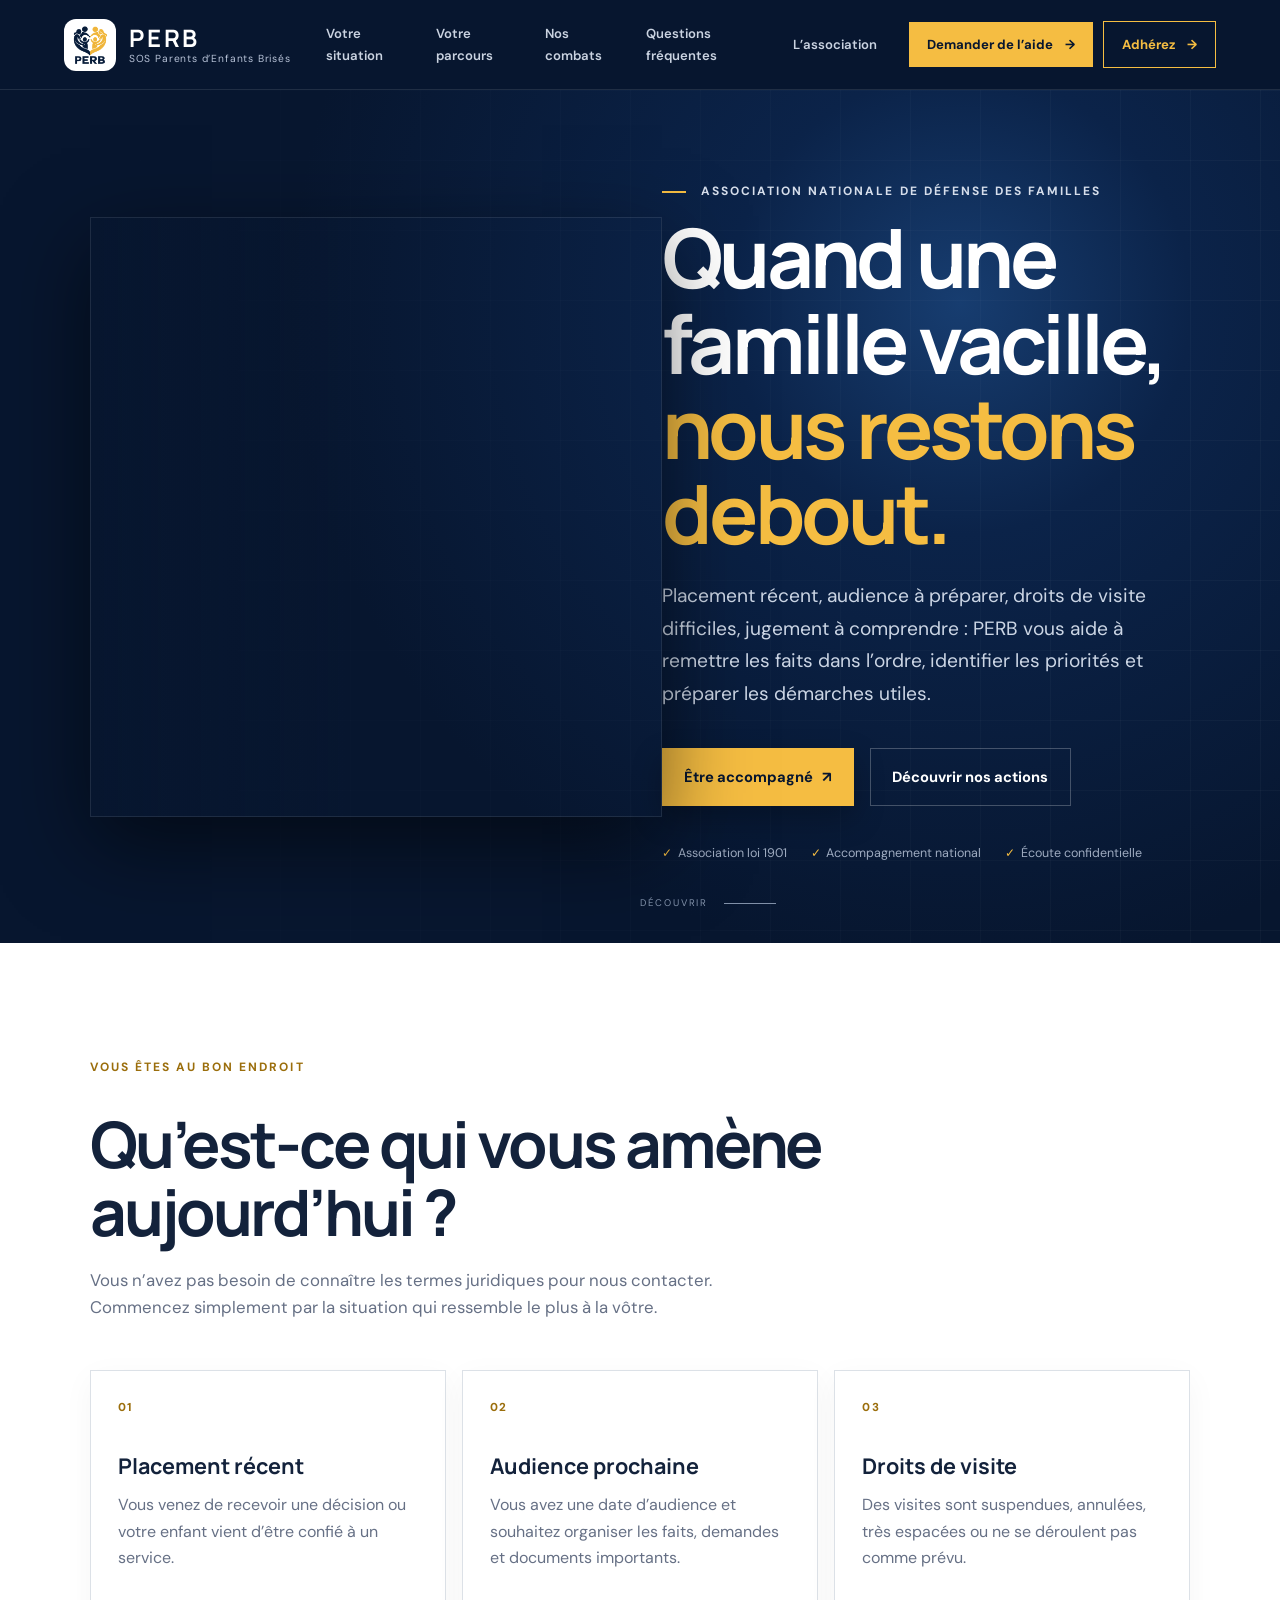
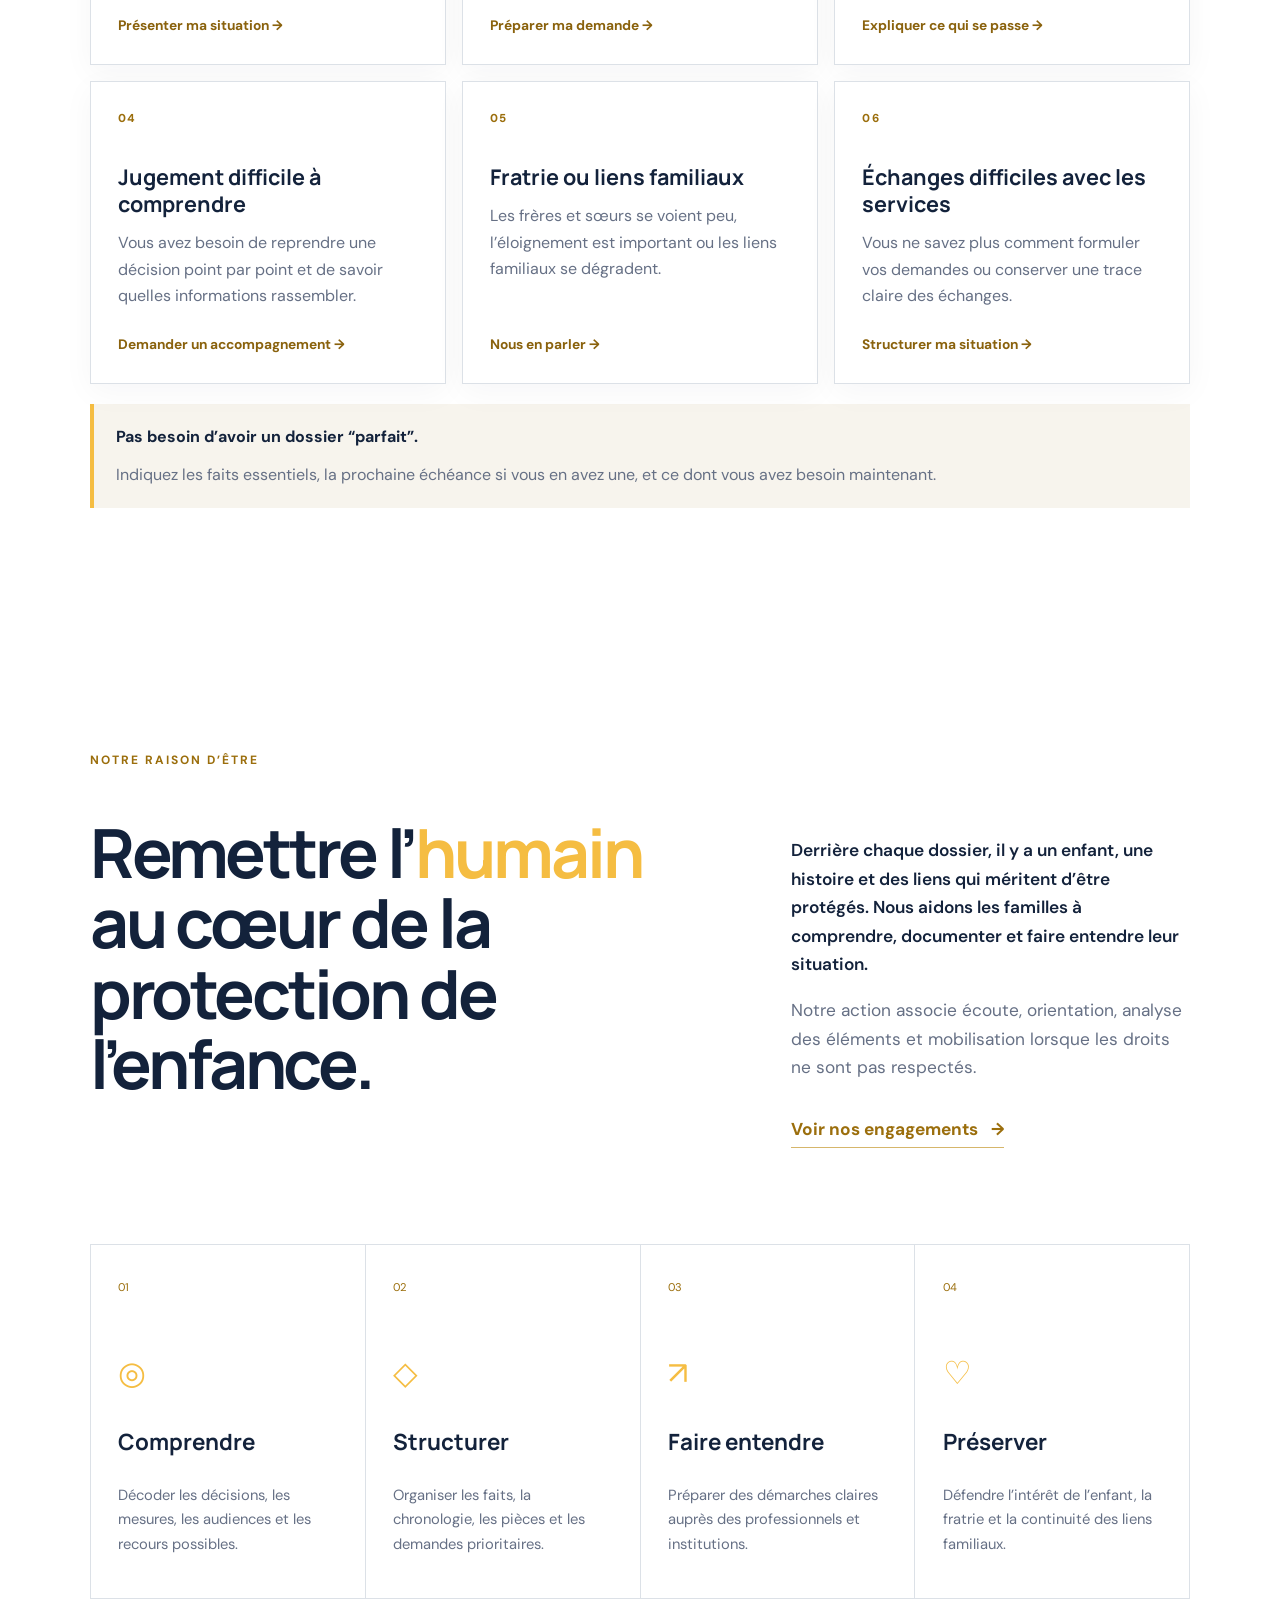
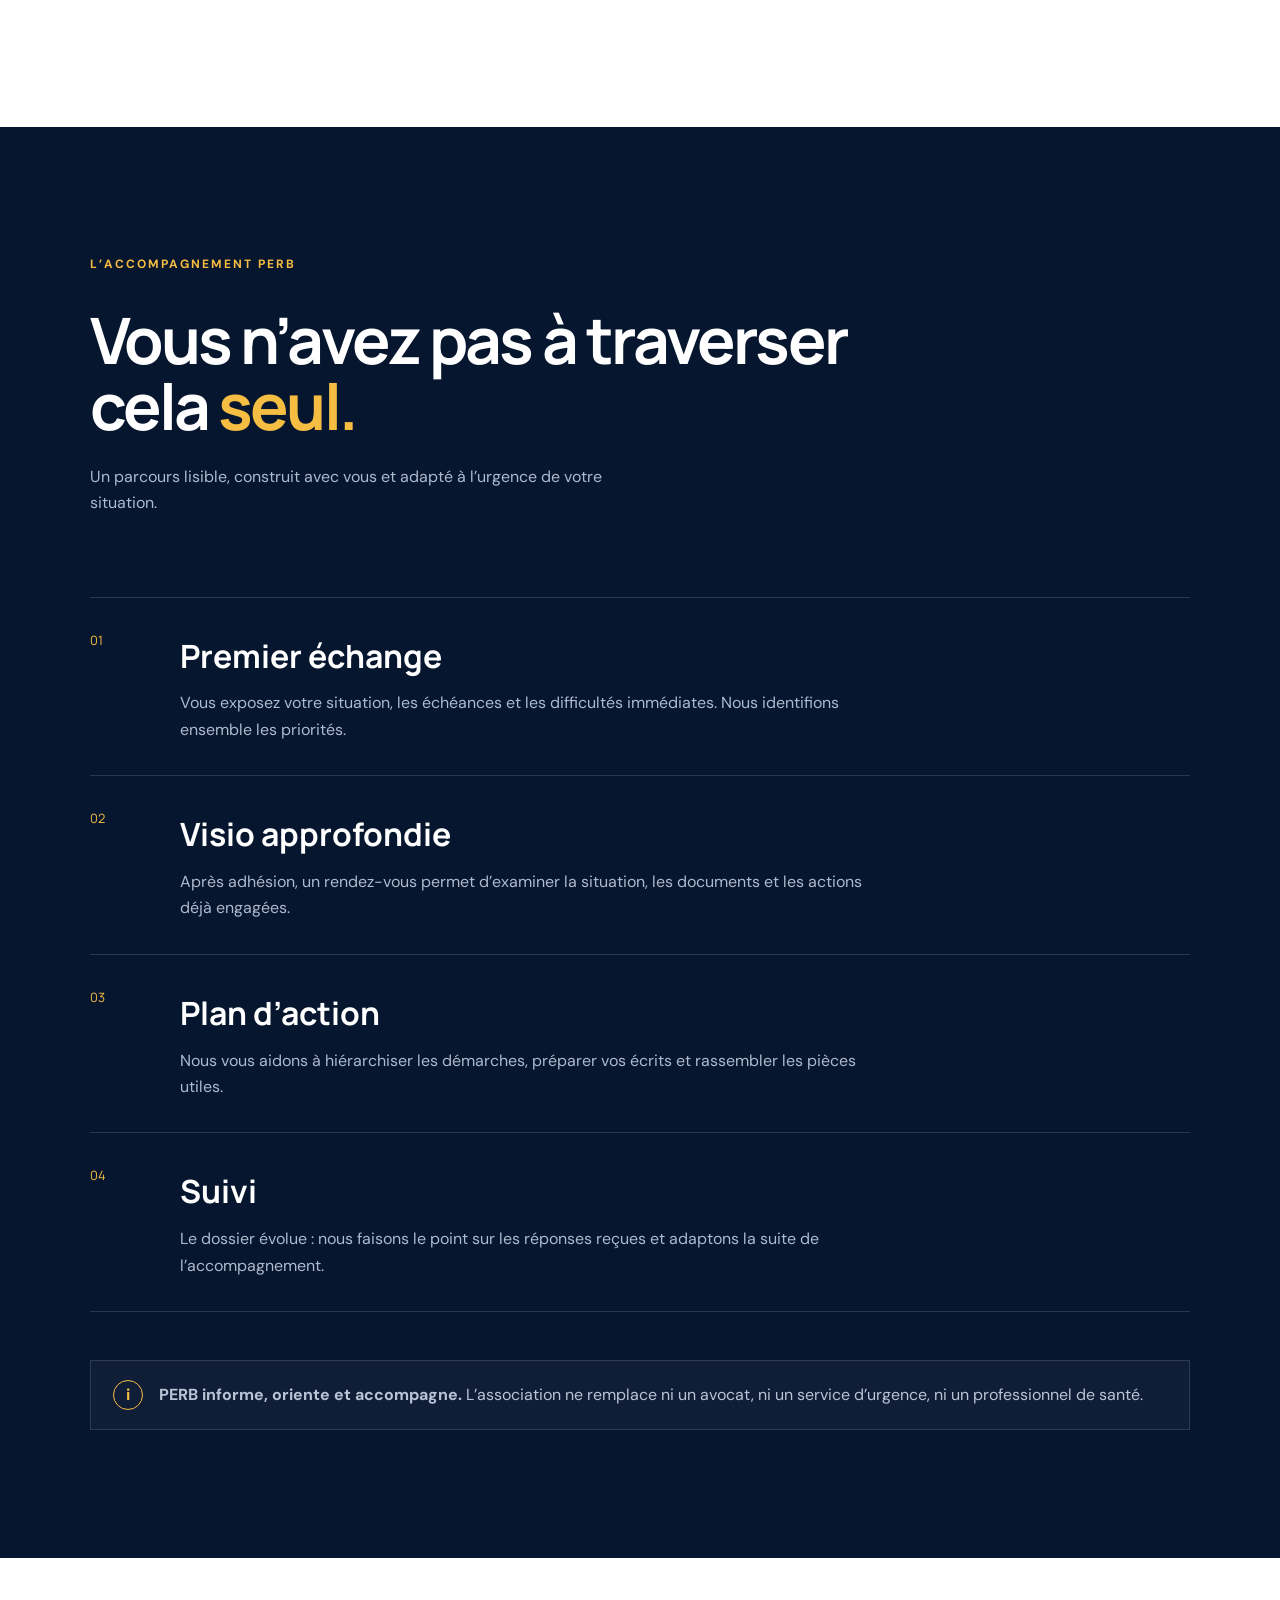
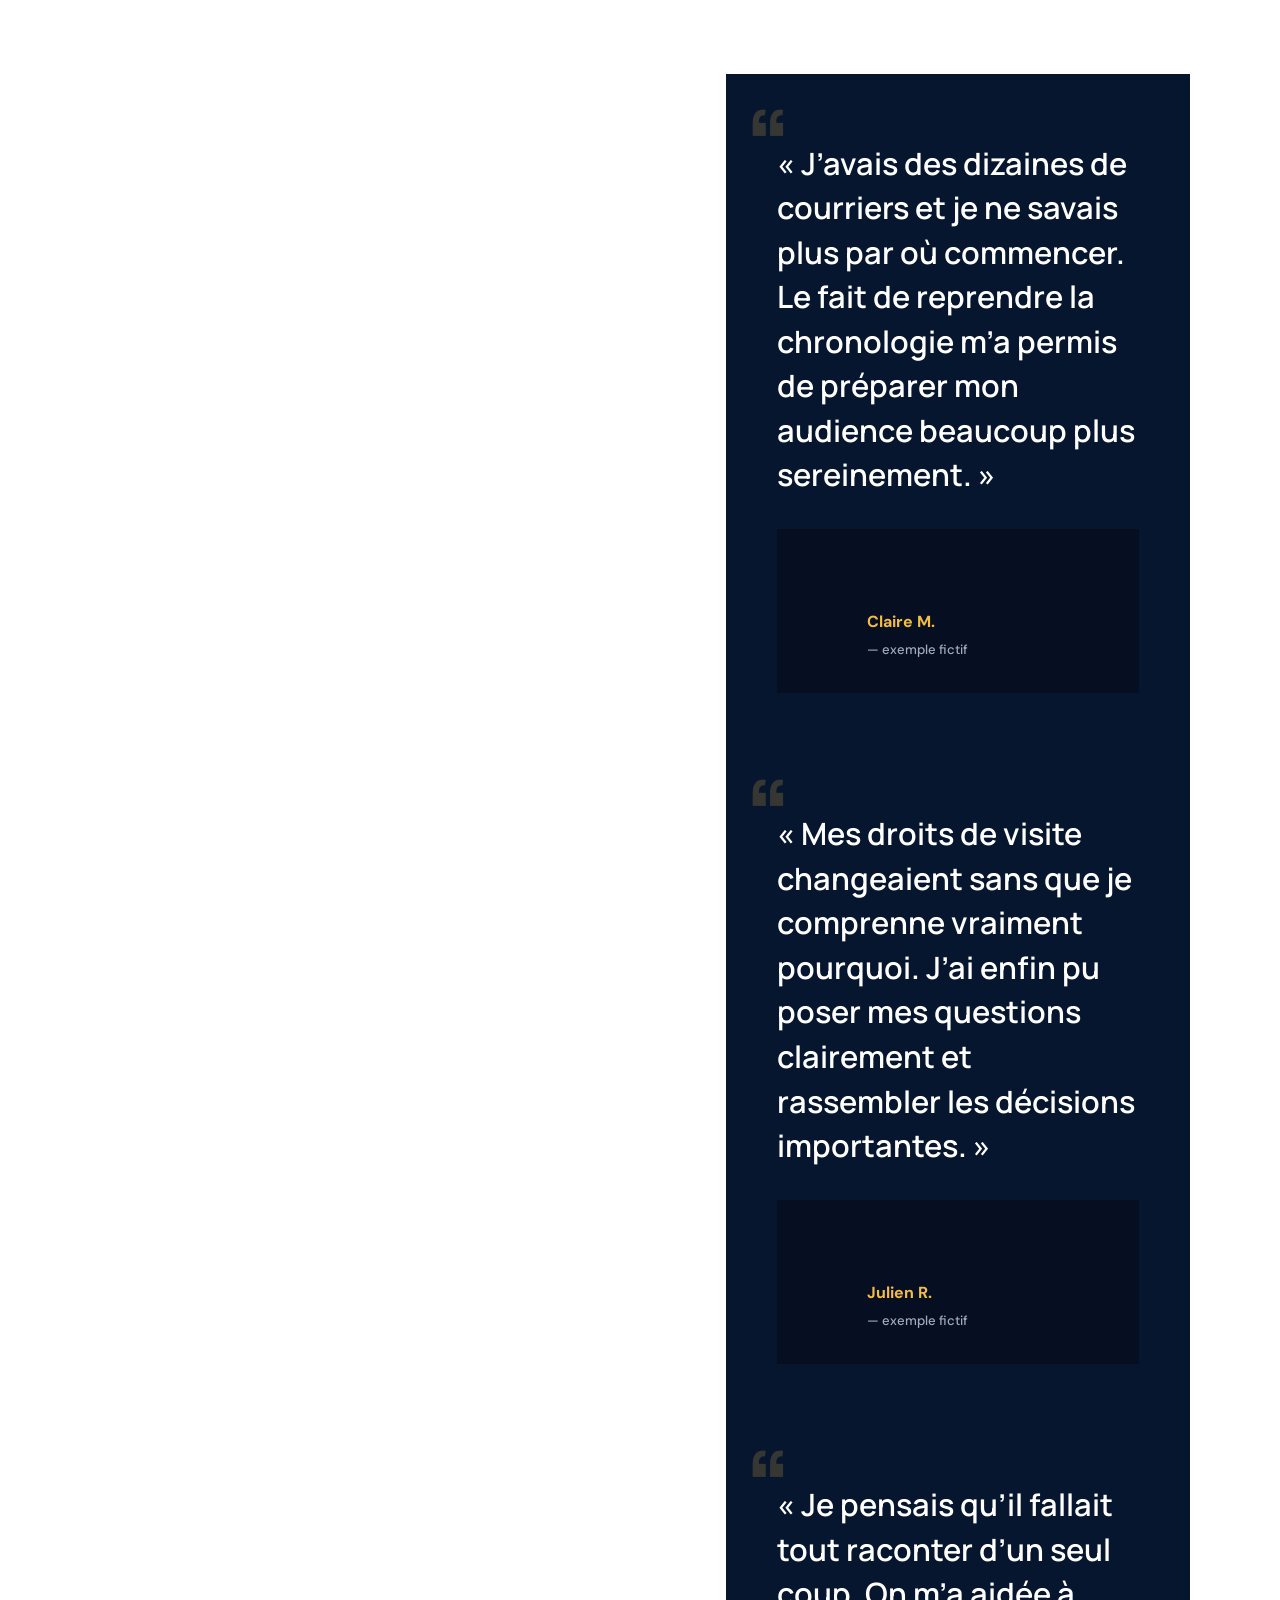
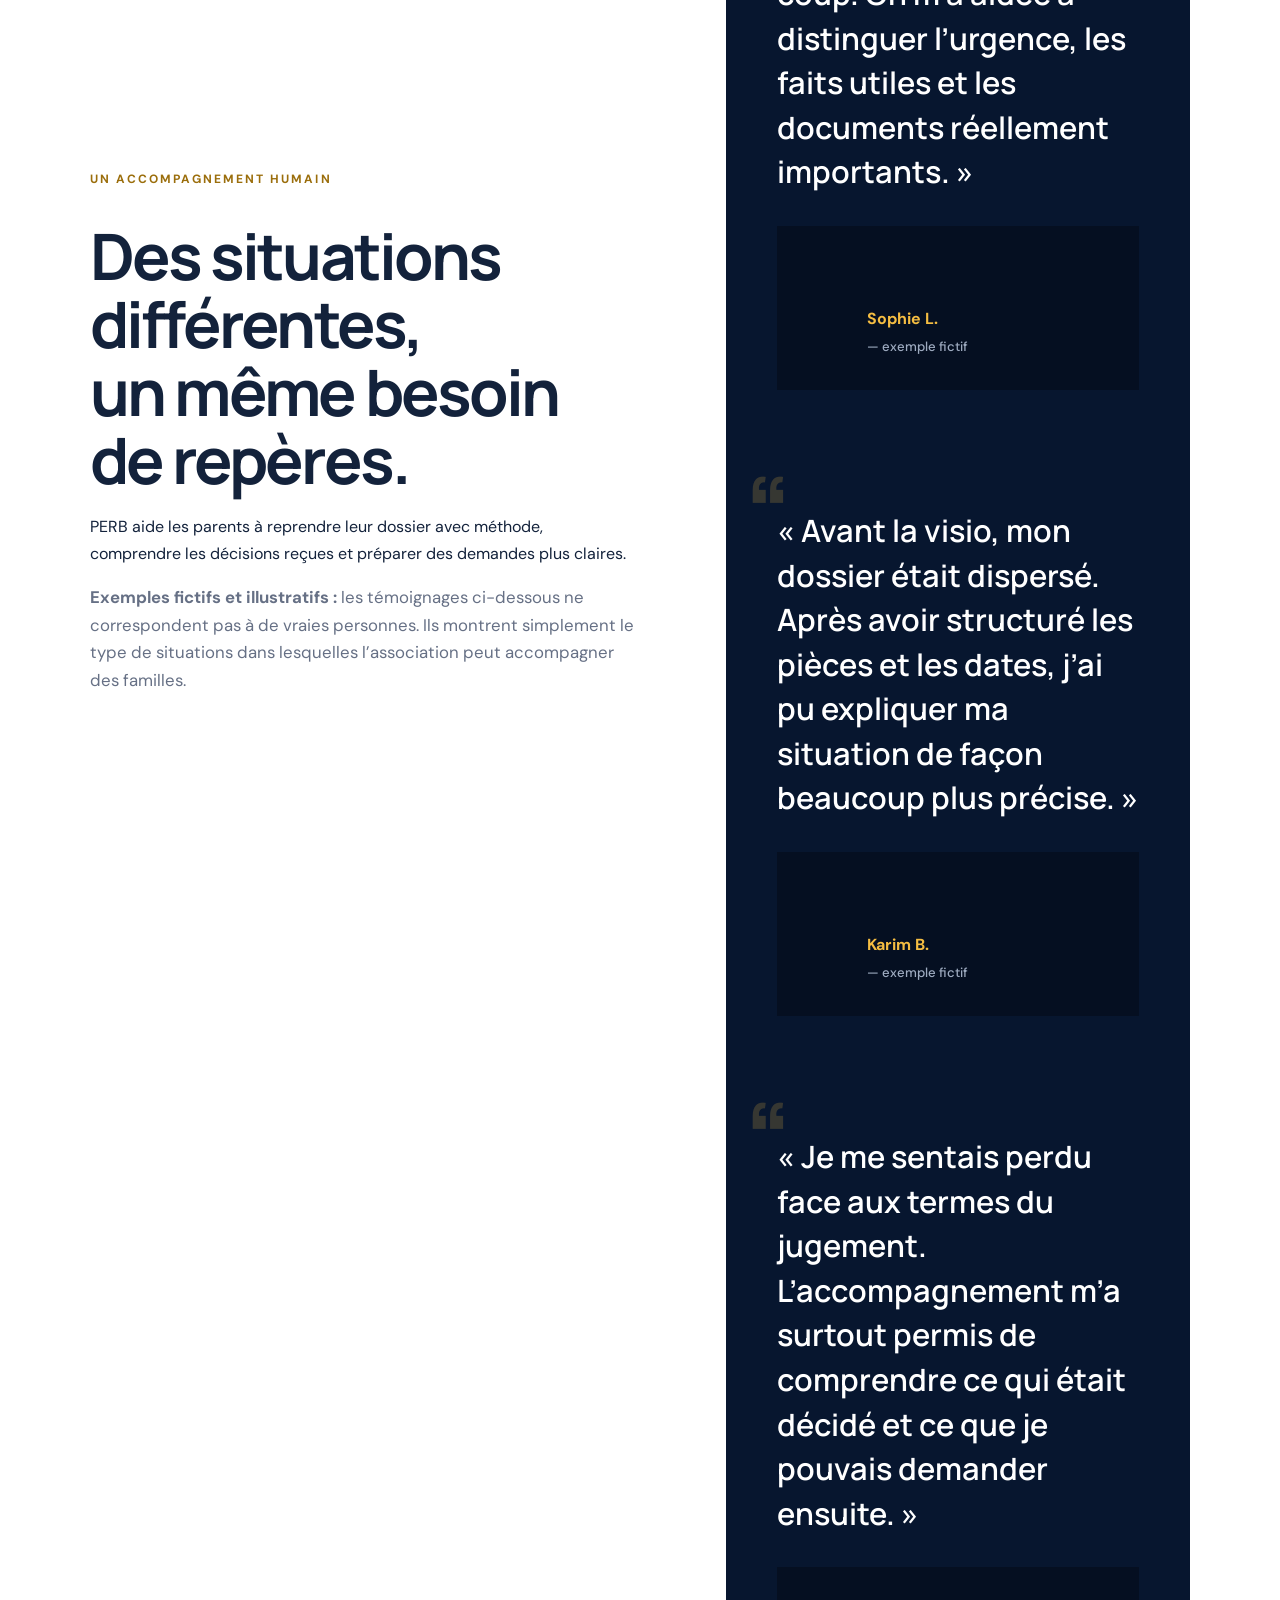
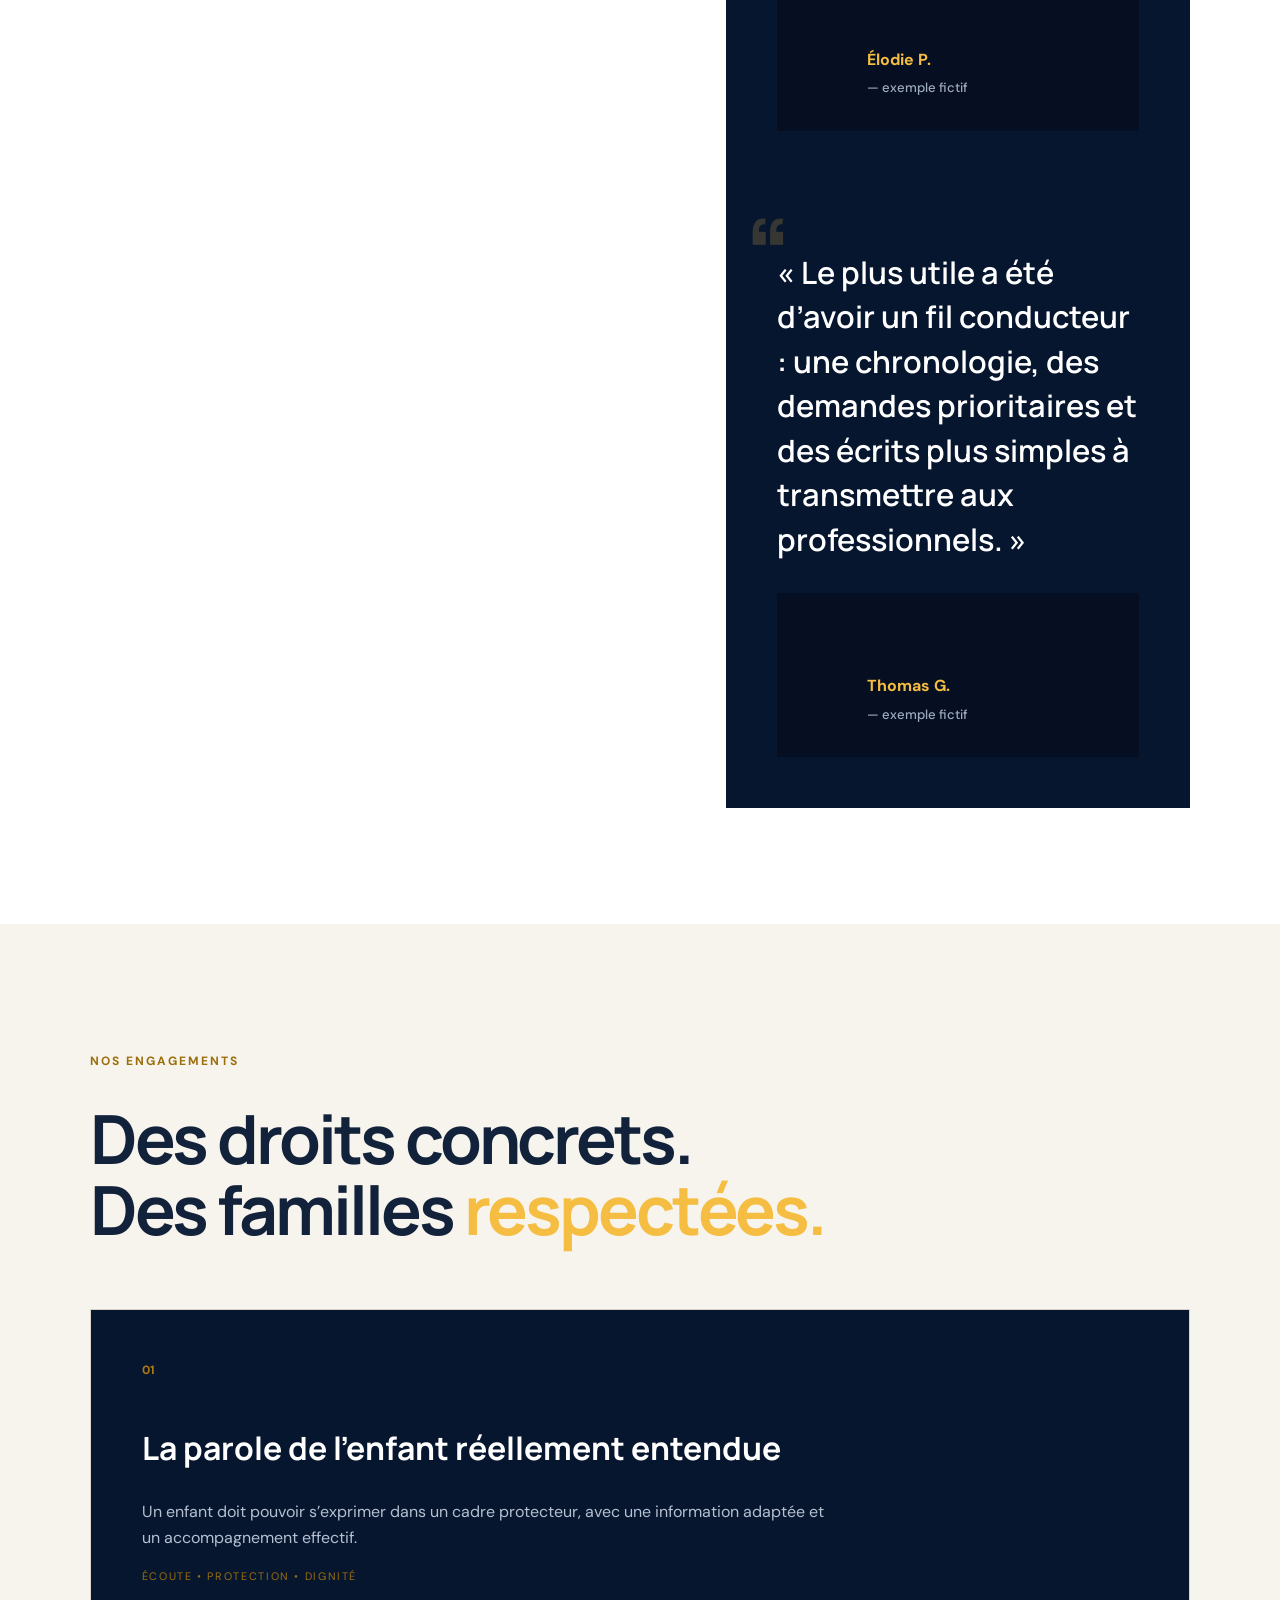
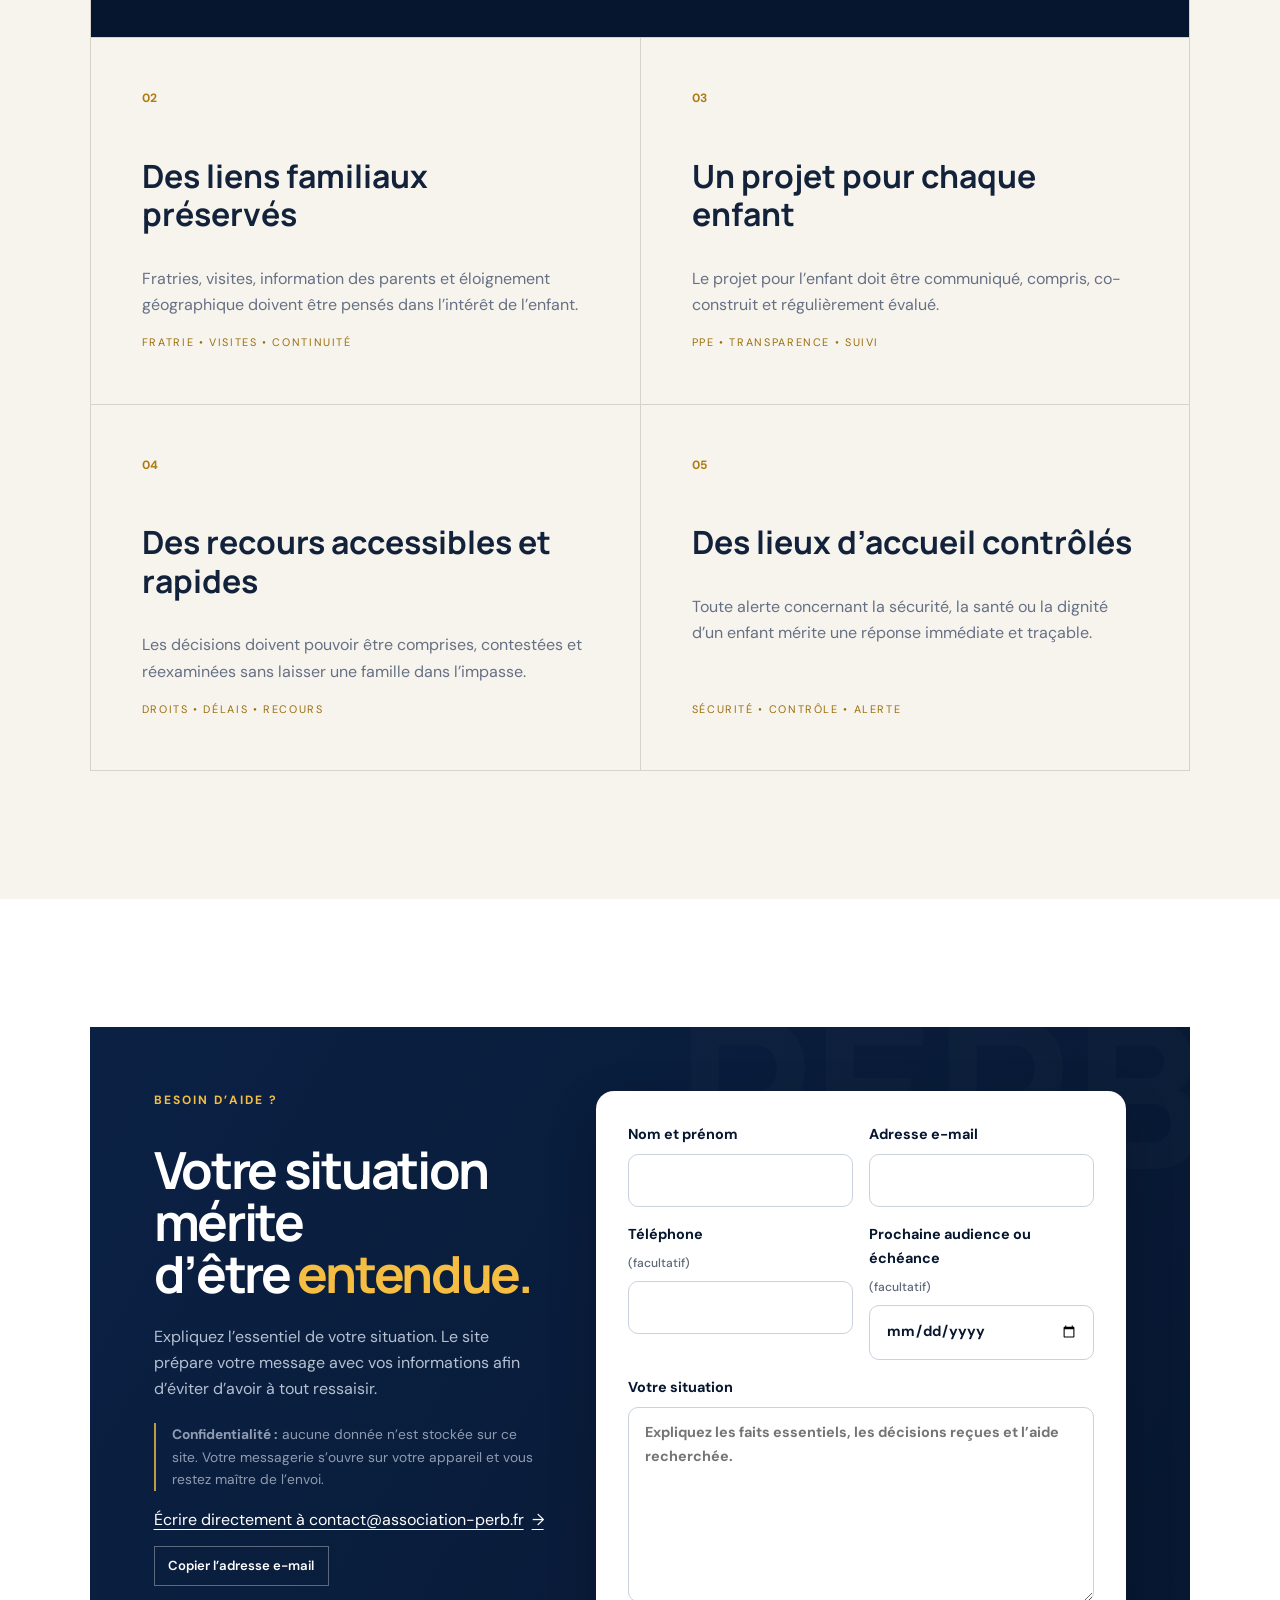
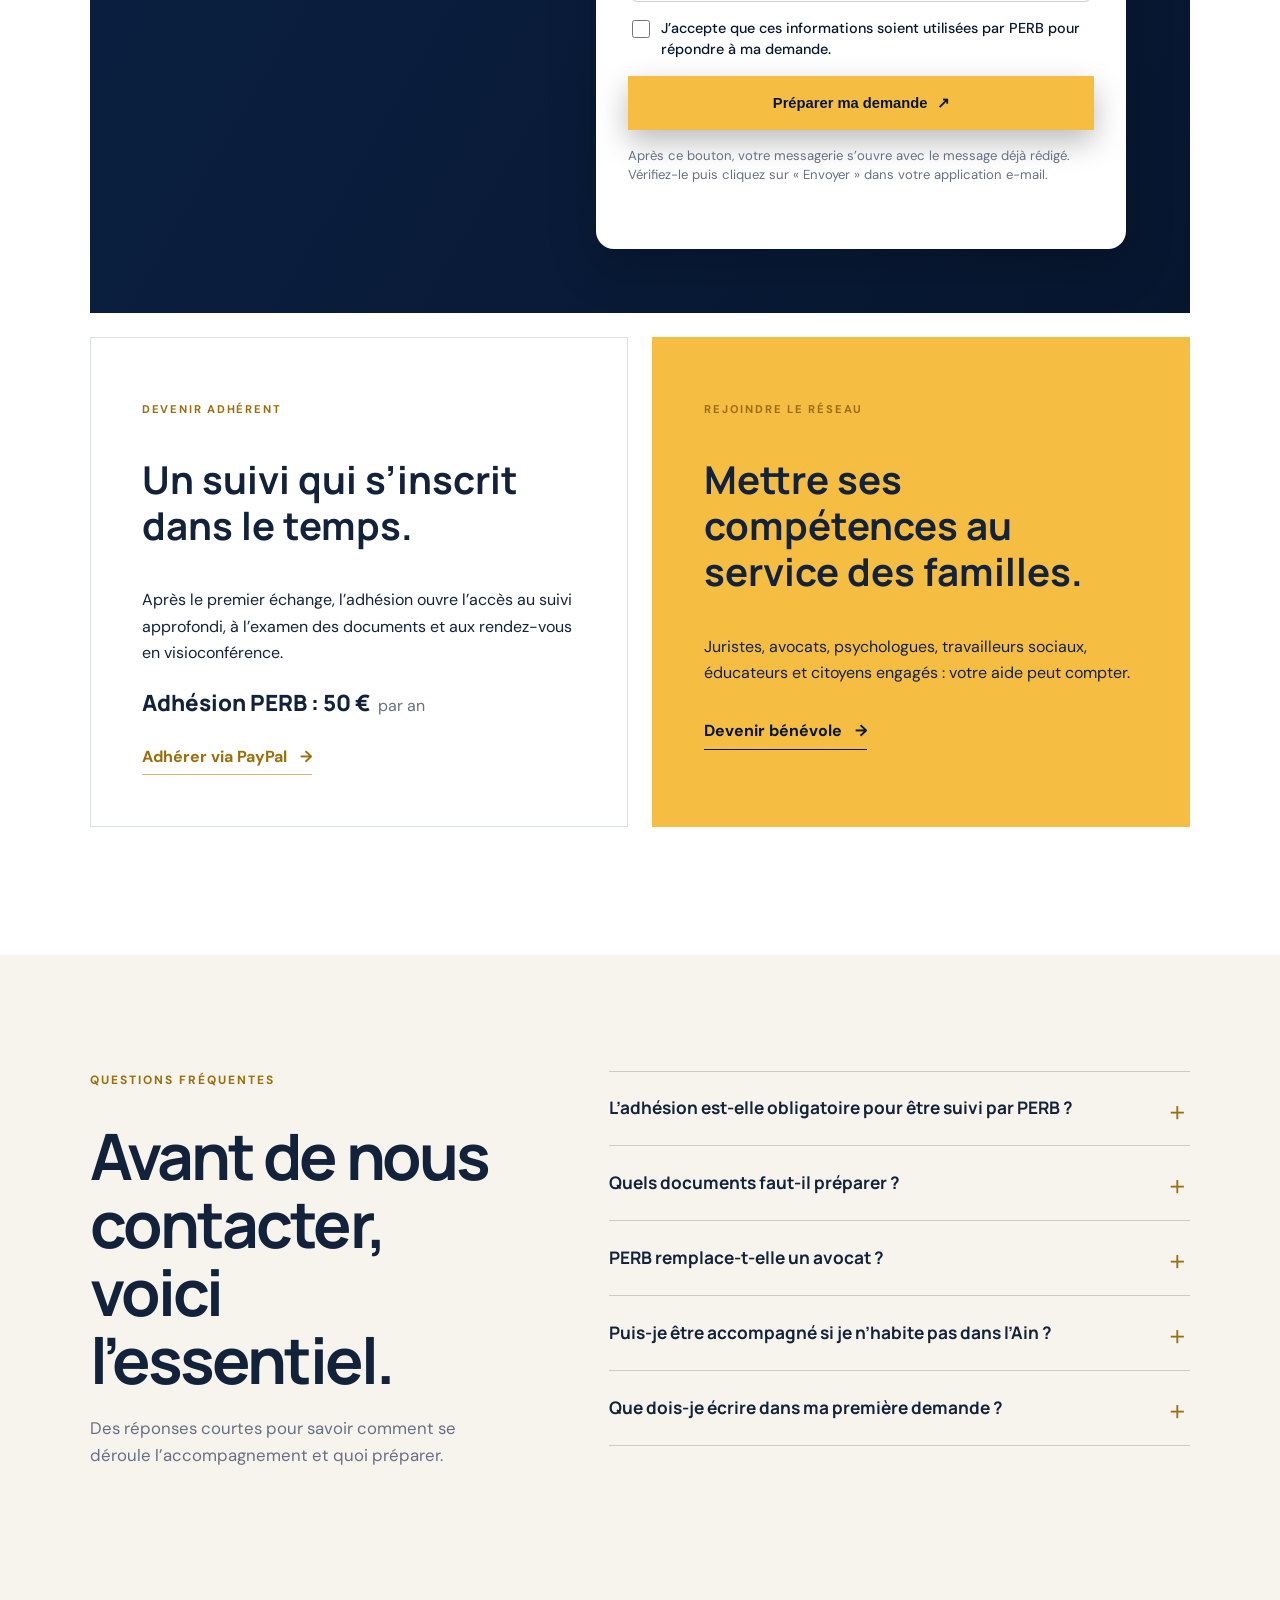
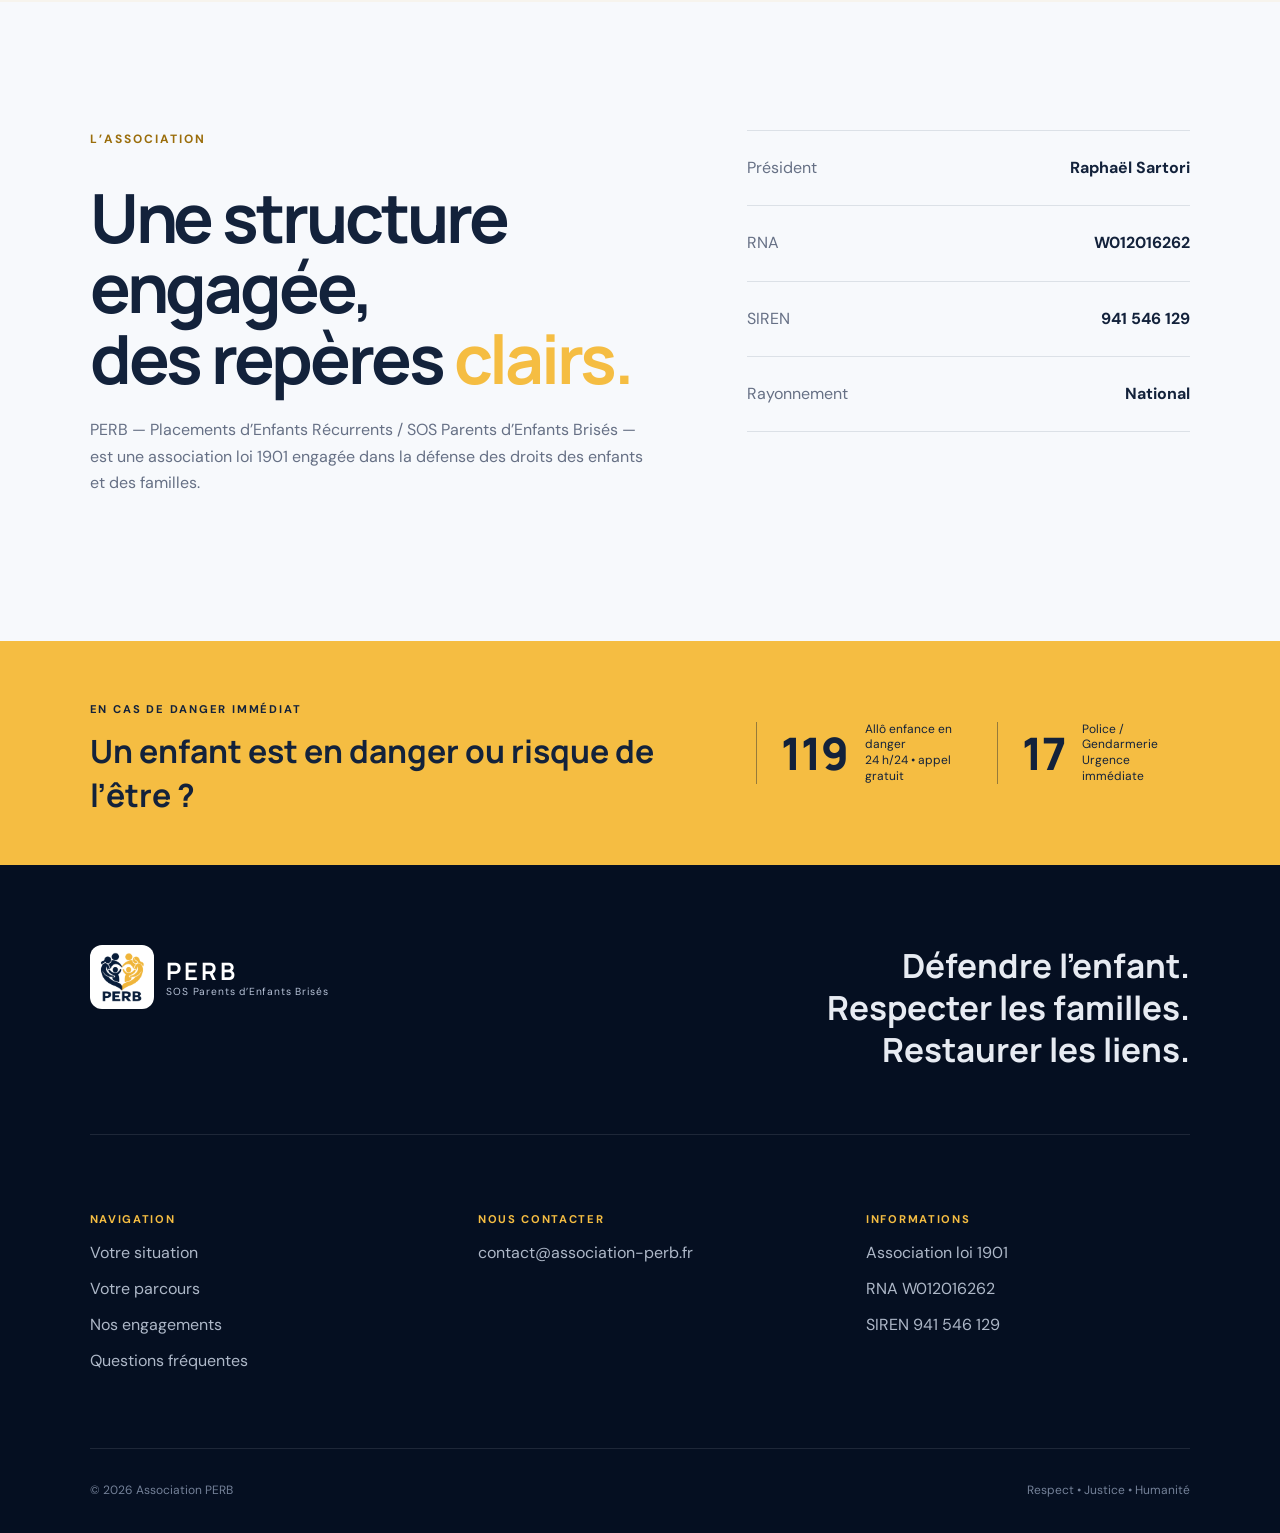
==== commit c3021823: "Ajoute six témoignages fictifs clairement identifiés" ====
--- a/index.html
+++ b/index.html
@@ -12,8 +12,8 @@
   <link rel="preconnect" href="https://fonts.googleapis.com">
   <link rel="preconnect" href="https://fonts.gstatic.com" crossorigin>
   <link href="https://fonts.googleapis.com/css2?family=DM+Sans:wght@400;500;600;700&family=Manrope:wght@600;700;800&display=swap" rel="stylesheet">
-  <link rel="stylesheet" href="assets/style.css?v=20260920-ux2">
-  <link rel="stylesheet" href="assets/hero.css?v=20260920-ux2">
+  <link rel="stylesheet" href="assets/style.css?v=20260920-ux3">
+  <link rel="stylesheet" href="assets/hero.css?v=20260920-ux3">
   <link rel="icon" type="image/svg+xml" href="data:image/svg+xml,%3Csvg xmlns='http://www.w3.org/2000/svg' viewBox='0 0 64 64'%3E%3Crect width='64' height='64' rx='16' fill='%2307162f'/%3E%3Cpath d='M15 32h34M32 15v34' stroke='%23f5bd42' stroke-width='7' stroke-linecap='round'/%3E%3Ccircle cx='32' cy='32' r='7' fill='%23fff'/%3E%3C/svg%3E">
 </head>
 <body>
@@ -100,13 +100,36 @@
     <section class="voices" aria-labelledby="voices-title">
       <div class="voices-copy reveal">
         <p class="section-kicker">Un accompagnement humain</p>
-        <h2 id="voices-title">Avancer avec des repères,<br>pas avec de fausses promesses.</h2>
-        <p>Le rôle de PERB est d’aider chaque parent à comprendre sa situation, remettre les éléments dans l’ordre et préparer des demandes claires, tout en restant dans le cadre de ce que l’association peut réellement faire.</p>
-      </div>
-      <blockquote class="voice-card reveal">
-        <p>« Merci à l’association. Grâce à elle, j’ai pu obtenir cette mesure. »</p>
-        <footer>Sandrine D. <span>— témoignage anonymisé transmis à PERB</span></footer>
-      </blockquote>
+        <h2 id="voices-title">Des situations différentes,<br>un même besoin de repères.</h2>
+        <p>PERB aide les parents à reprendre leur dossier avec méthode, comprendre les décisions reçues et préparer des demandes plus claires.</p>
+        <p class="voices-disclaimer"><strong>Exemples fictifs et illustratifs :</strong> les témoignages ci-dessous ne correspondent pas à de vraies personnes. Ils montrent simplement le type de situations dans lesquelles l’association peut accompagner des familles.</p>
+      </div>
+      <div class="voices-grid">
+        <blockquote class="voice-card reveal">
+          <p>« J’avais des dizaines de courriers et je ne savais plus par où commencer. Le fait de reprendre la chronologie m’a permis de préparer mon audience beaucoup plus sereinement. »</p>
+          <footer>Claire M. <span>— exemple fictif</span></footer>
+        </blockquote>
+        <blockquote class="voice-card reveal">
+          <p>« Mes droits de visite changeaient sans que je comprenne vraiment pourquoi. J’ai enfin pu poser mes questions clairement et rassembler les décisions importantes. »</p>
+          <footer>Julien R. <span>— exemple fictif</span></footer>
+        </blockquote>
+        <blockquote class="voice-card reveal">
+          <p>« Je pensais qu’il fallait tout raconter d’un seul coup. On m’a aidée à distinguer l’urgence, les faits utiles et les documents réellement importants. »</p>
+          <footer>Sophie L. <span>— exemple fictif</span></footer>
+        </blockquote>
+        <blockquote class="voice-card reveal">
+          <p>« Avant la visio, mon dossier était dispersé. Après avoir structuré les pièces et les dates, j’ai pu expliquer ma situation de façon beaucoup plus précise. »</p>
+          <footer>Karim B. <span>— exemple fictif</span></footer>
+        </blockquote>
+        <blockquote class="voice-card reveal">
+          <p>« Je me sentais perdu face aux termes du jugement. L’accompagnement m’a surtout permis de comprendre ce qui était décidé et ce que je pouvais demander ensuite. »</p>
+          <footer>Élodie P. <span>— exemple fictif</span></footer>
+        </blockquote>
+        <blockquote class="voice-card reveal">
+          <p>« Le plus utile a été d’avoir un fil conducteur : une chronologie, des demandes prioritaires et des écrits plus simples à transmettre aux professionnels. »</p>
+          <footer>Thomas G. <span>— exemple fictif</span></footer>
+        </blockquote>
+      </div>
     </section>
 
     <section class="causes" id="engagements">
@@ -195,6 +218,6 @@
     <div class="footer-grid"><div><h3>Navigation</h3><a href="#situations">Votre situation</a><a href="#accompagnement">Votre parcours</a><a href="#engagements">Nos engagements</a><a href="#faq">Questions fréquentes</a></div><div><h3>Nous contacter</h3><a href="mailto:contact@association-perb.fr">contact@association-perb.fr</a></div><div><h3>Informations</h3><span>Association loi 1901</span><span>RNA W012016262</span><span>SIREN 941 546 129</span></div></div>
     <div class="footer-bottom"><span>© <span id="year"></span> Association PERB</span><span>Respect • Justice • Humanité</span></div>
   </footer>
-  <script src="assets/site.js?v=20260920-ux2"></script>
+  <script src="assets/site.js?v=20260920-ux3"></script>
 </body>
 </html>
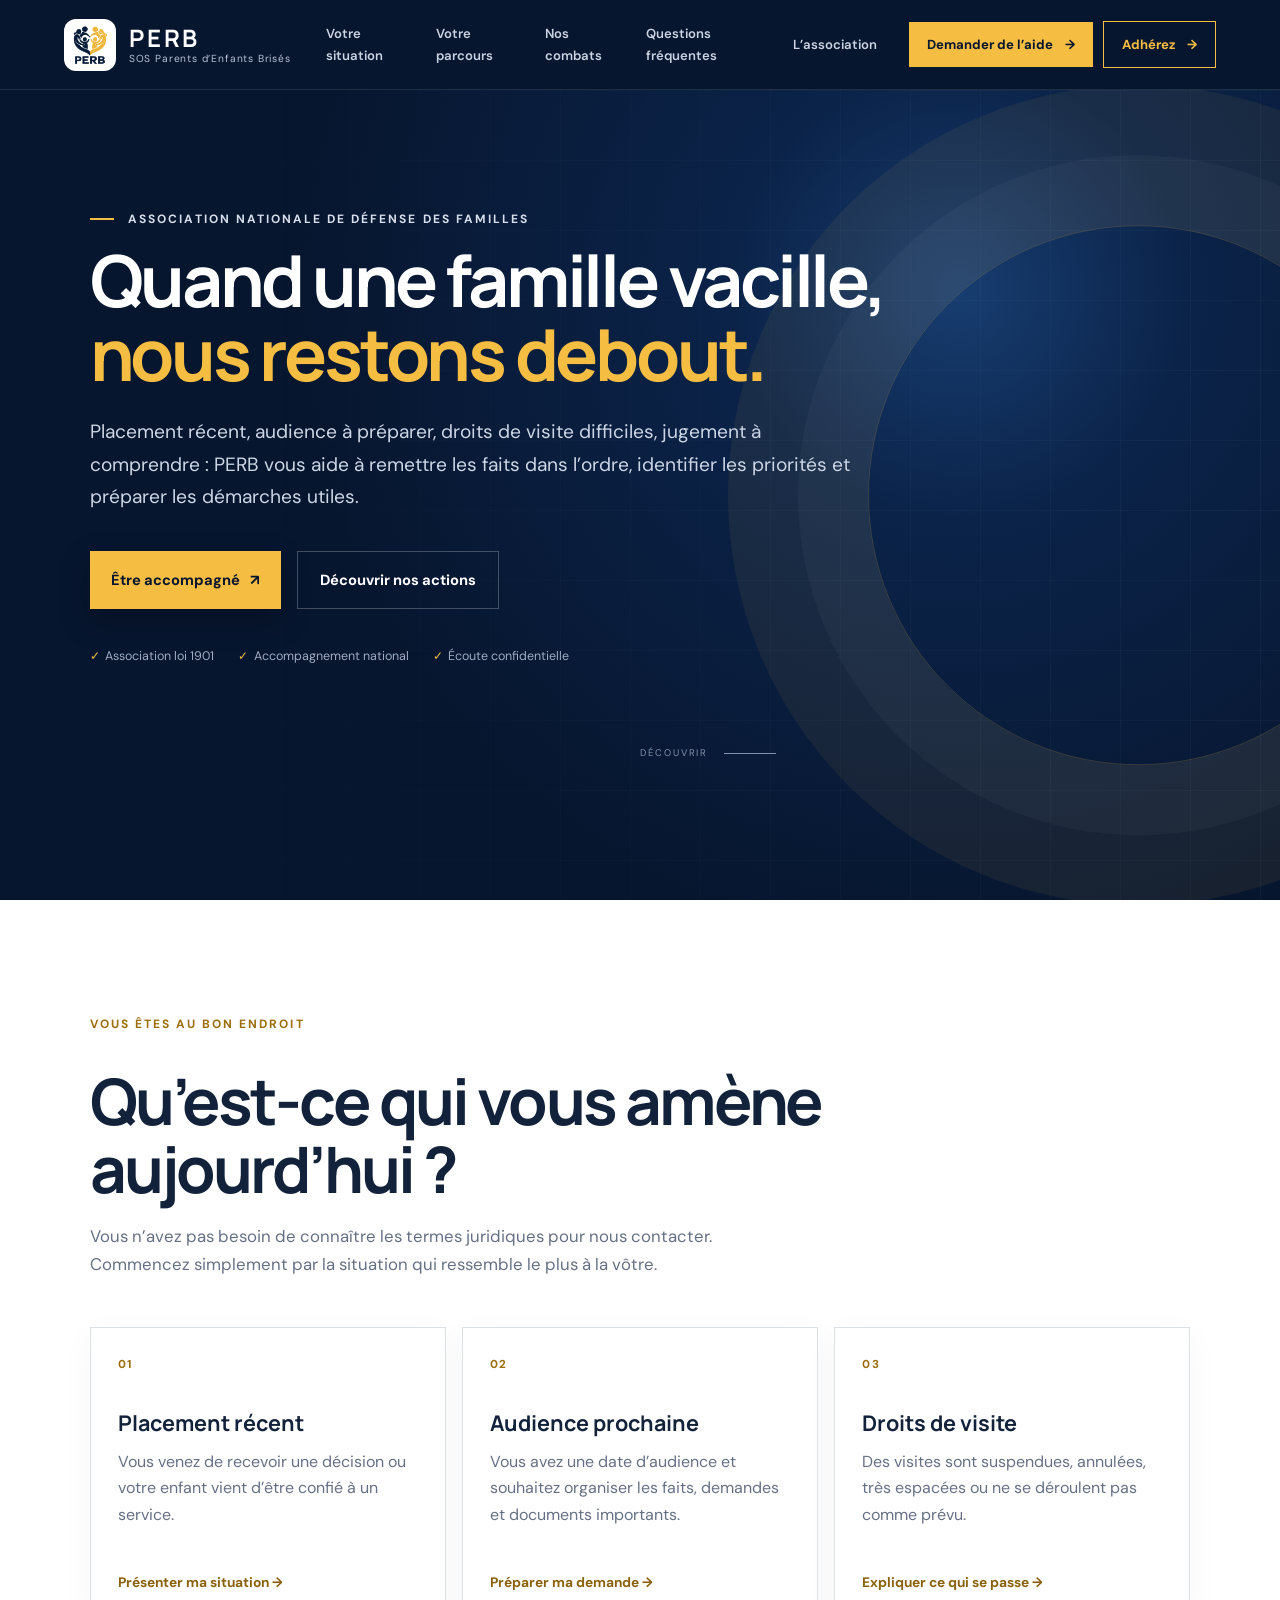
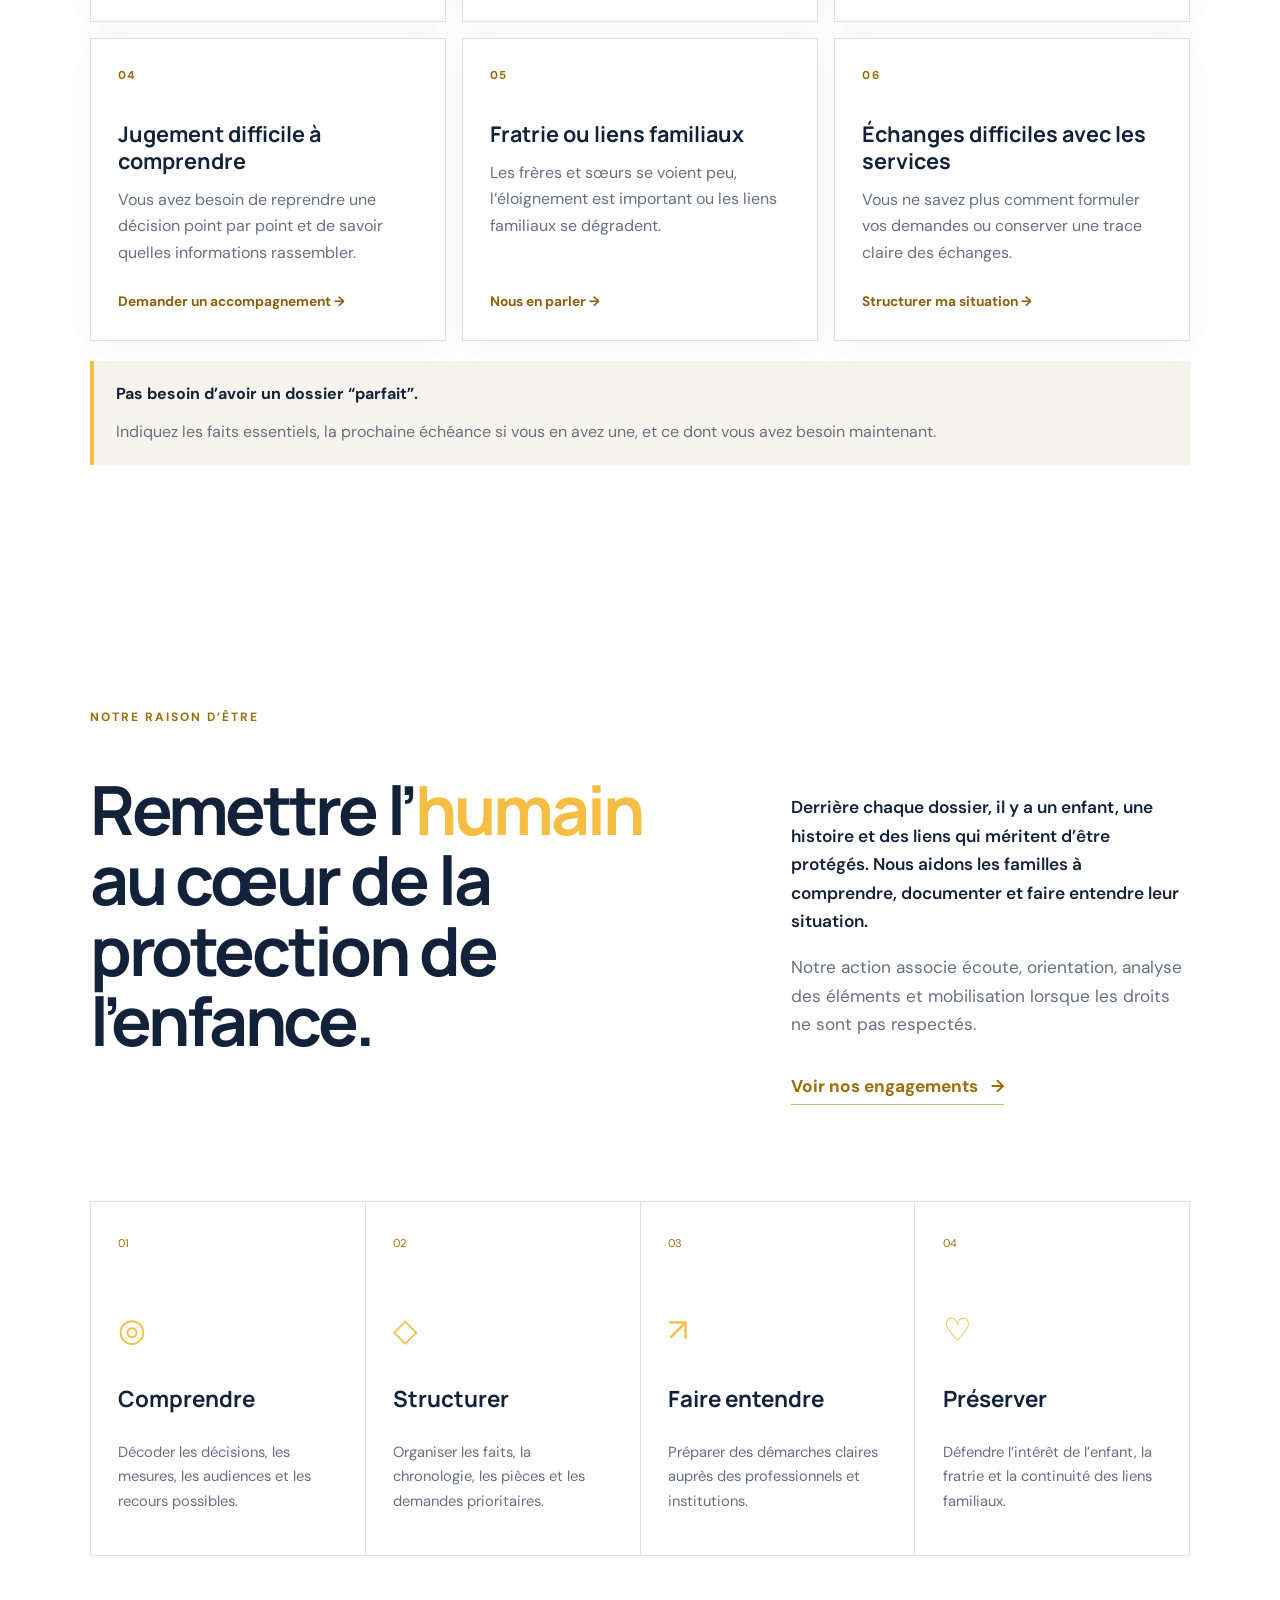
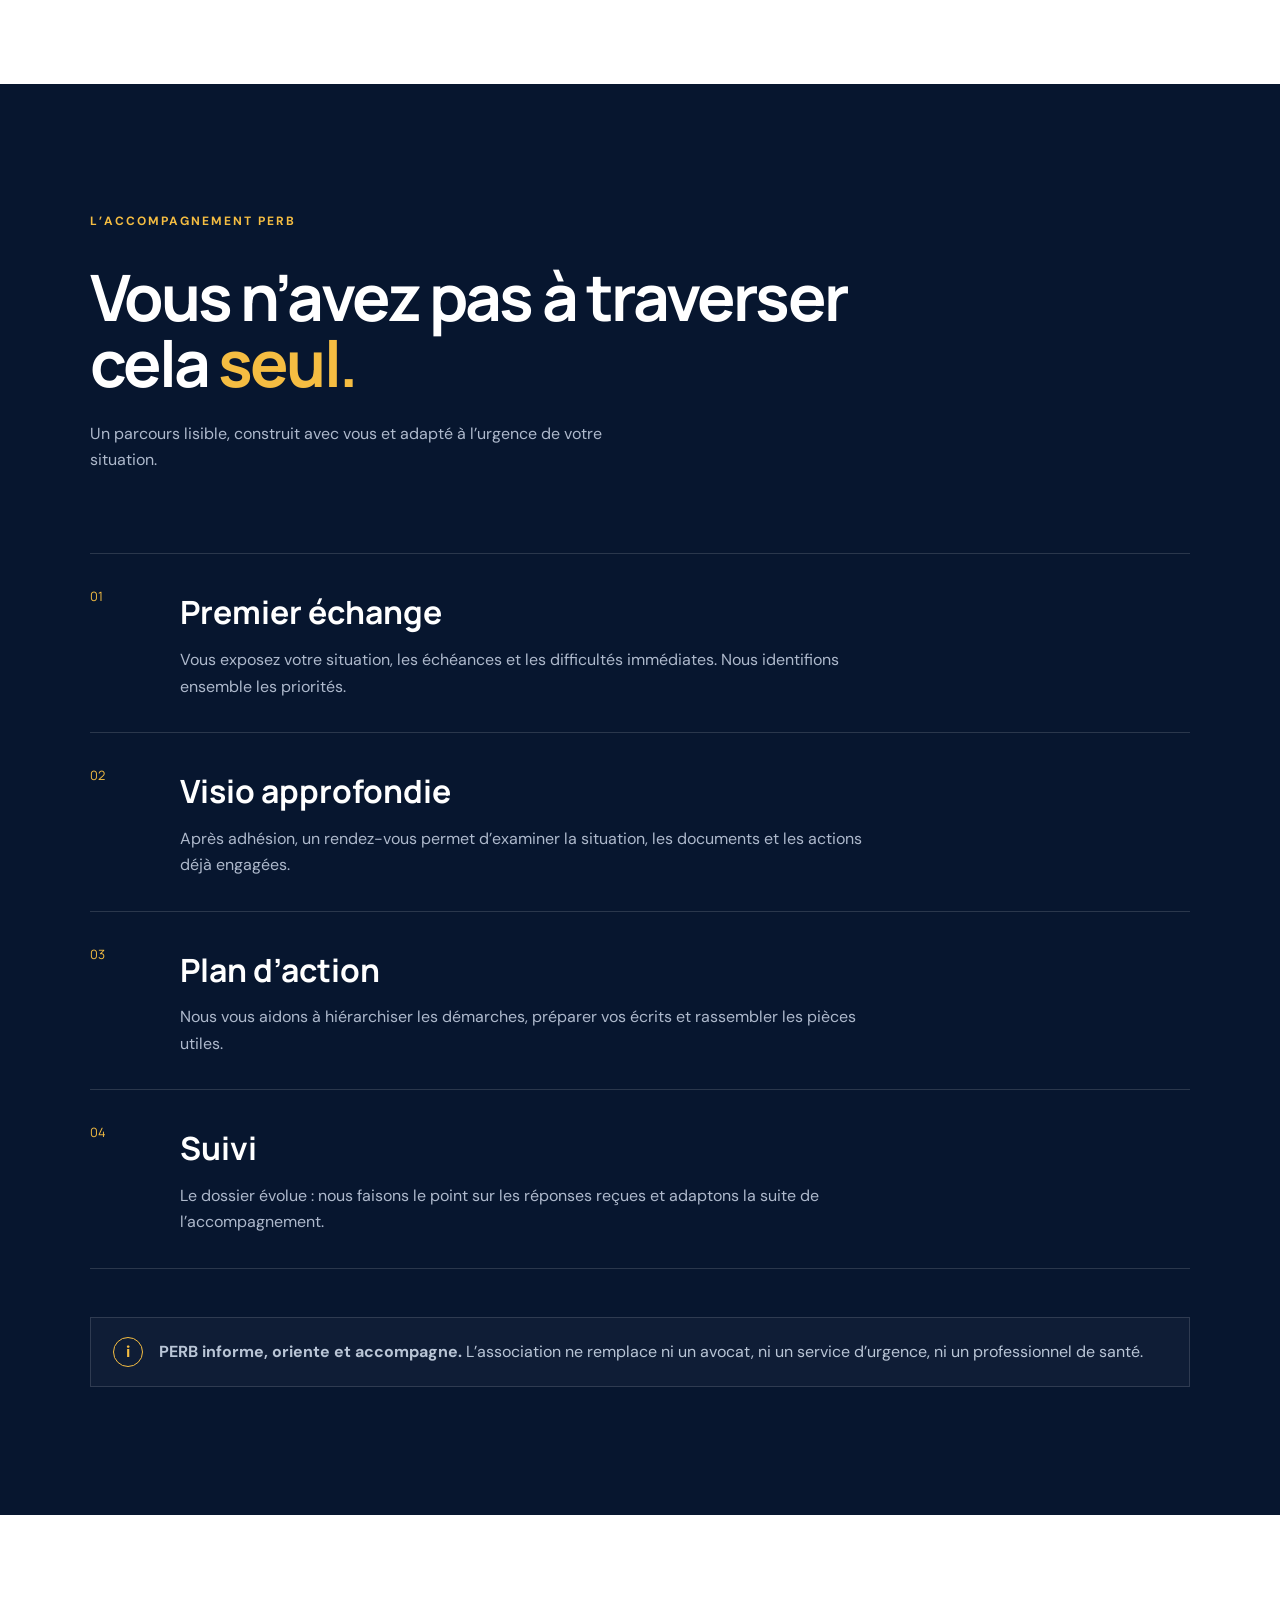
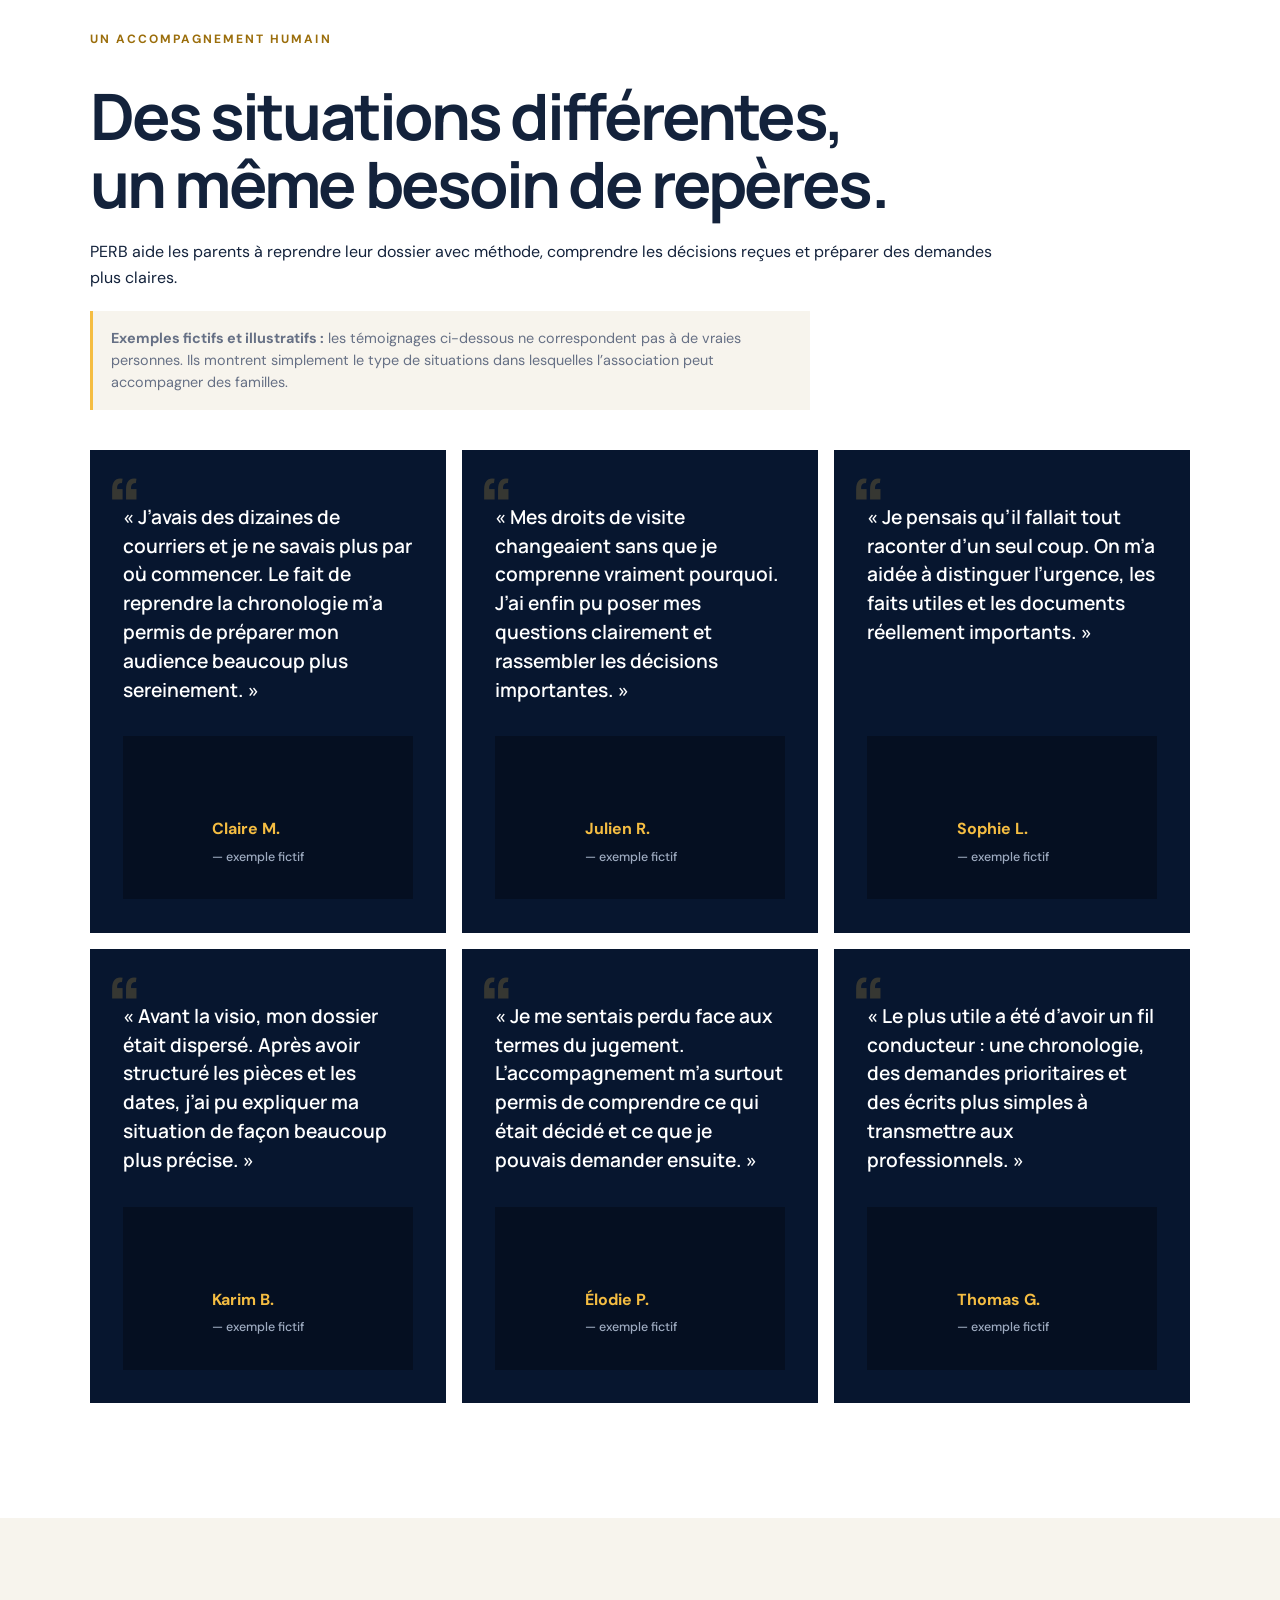
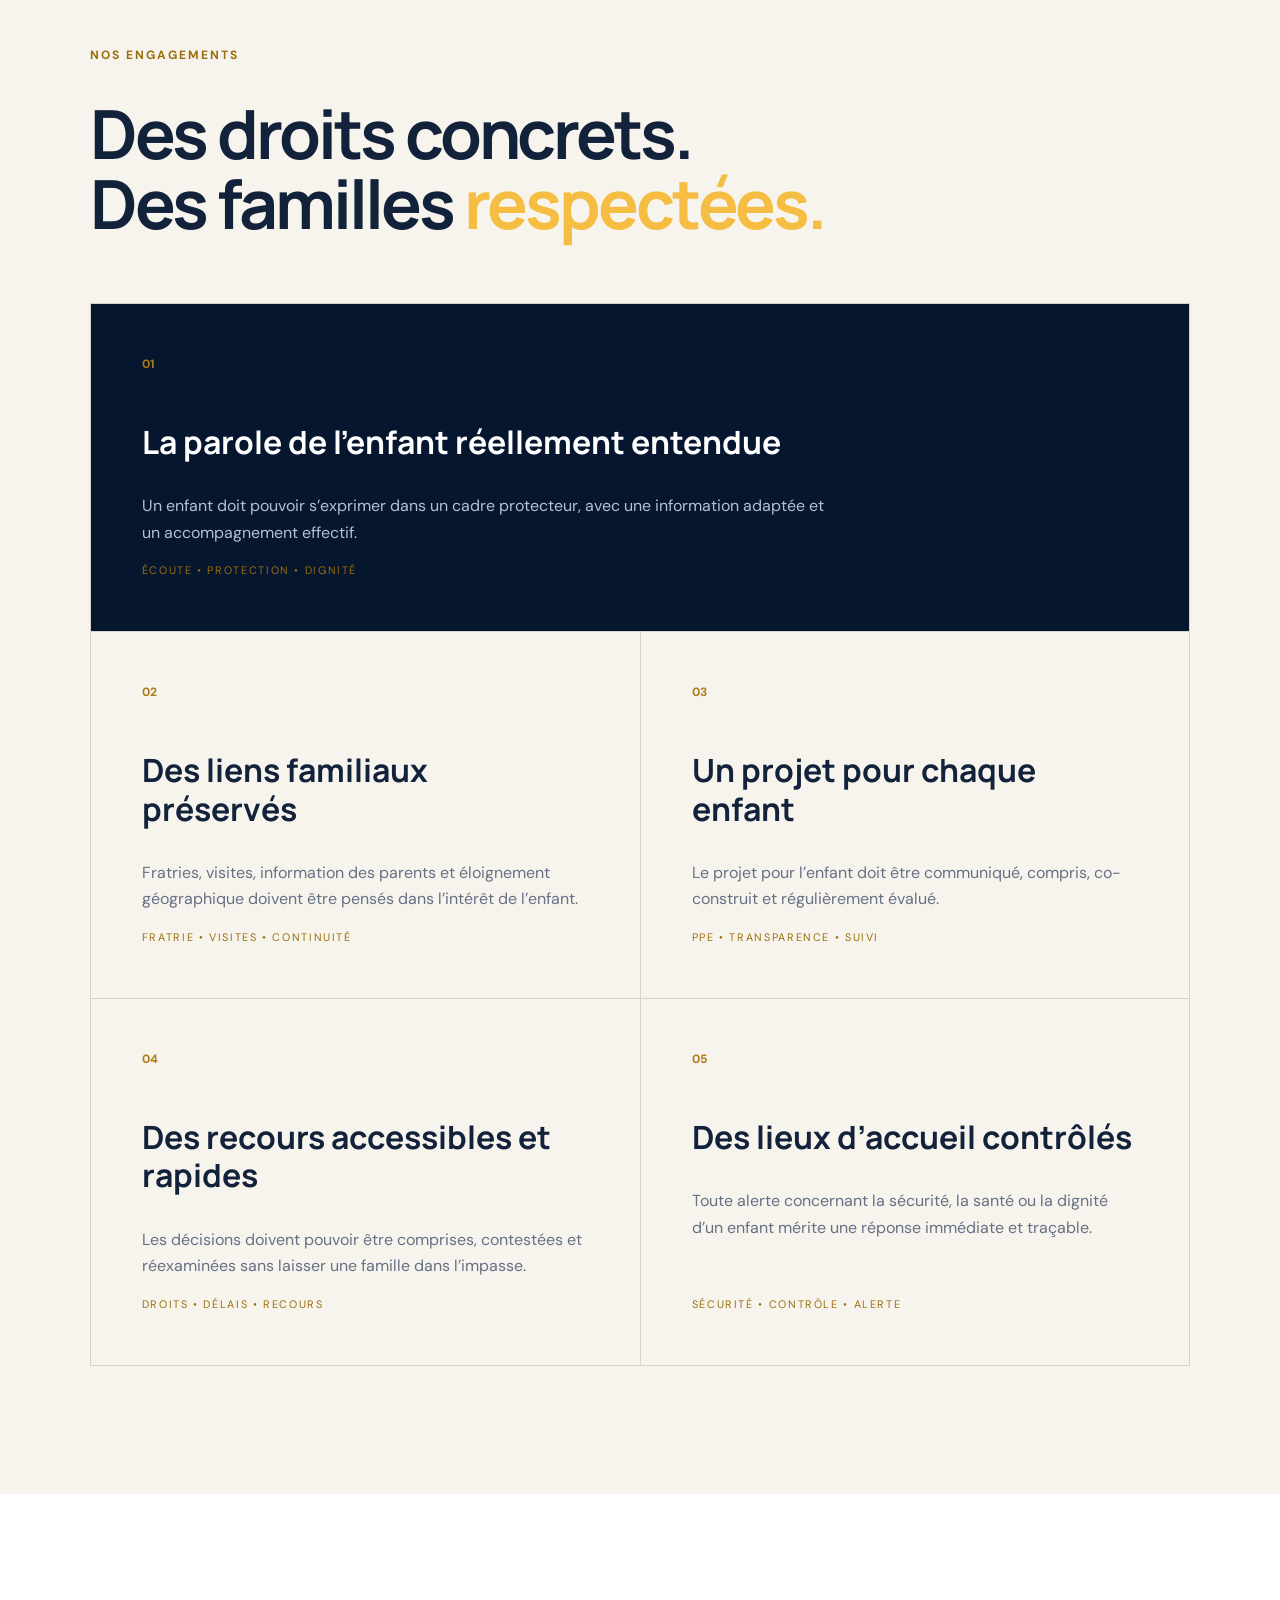
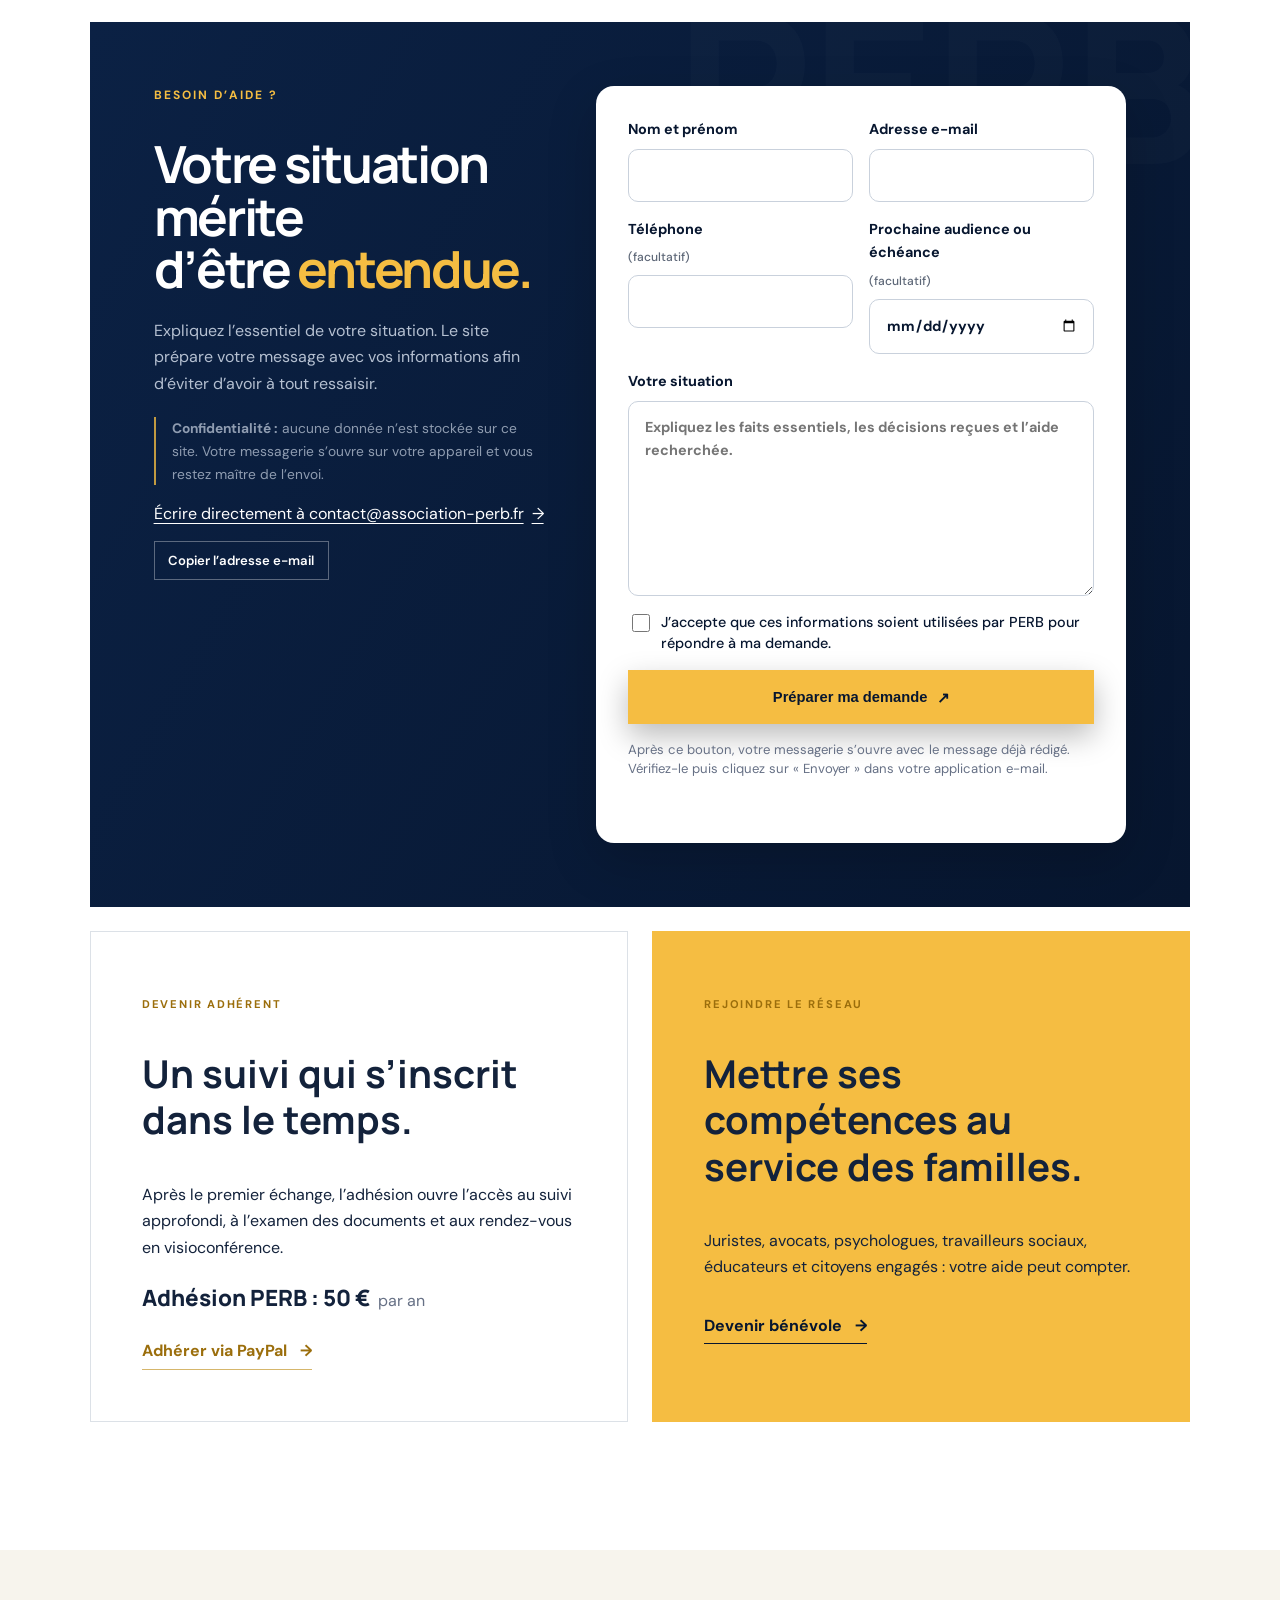
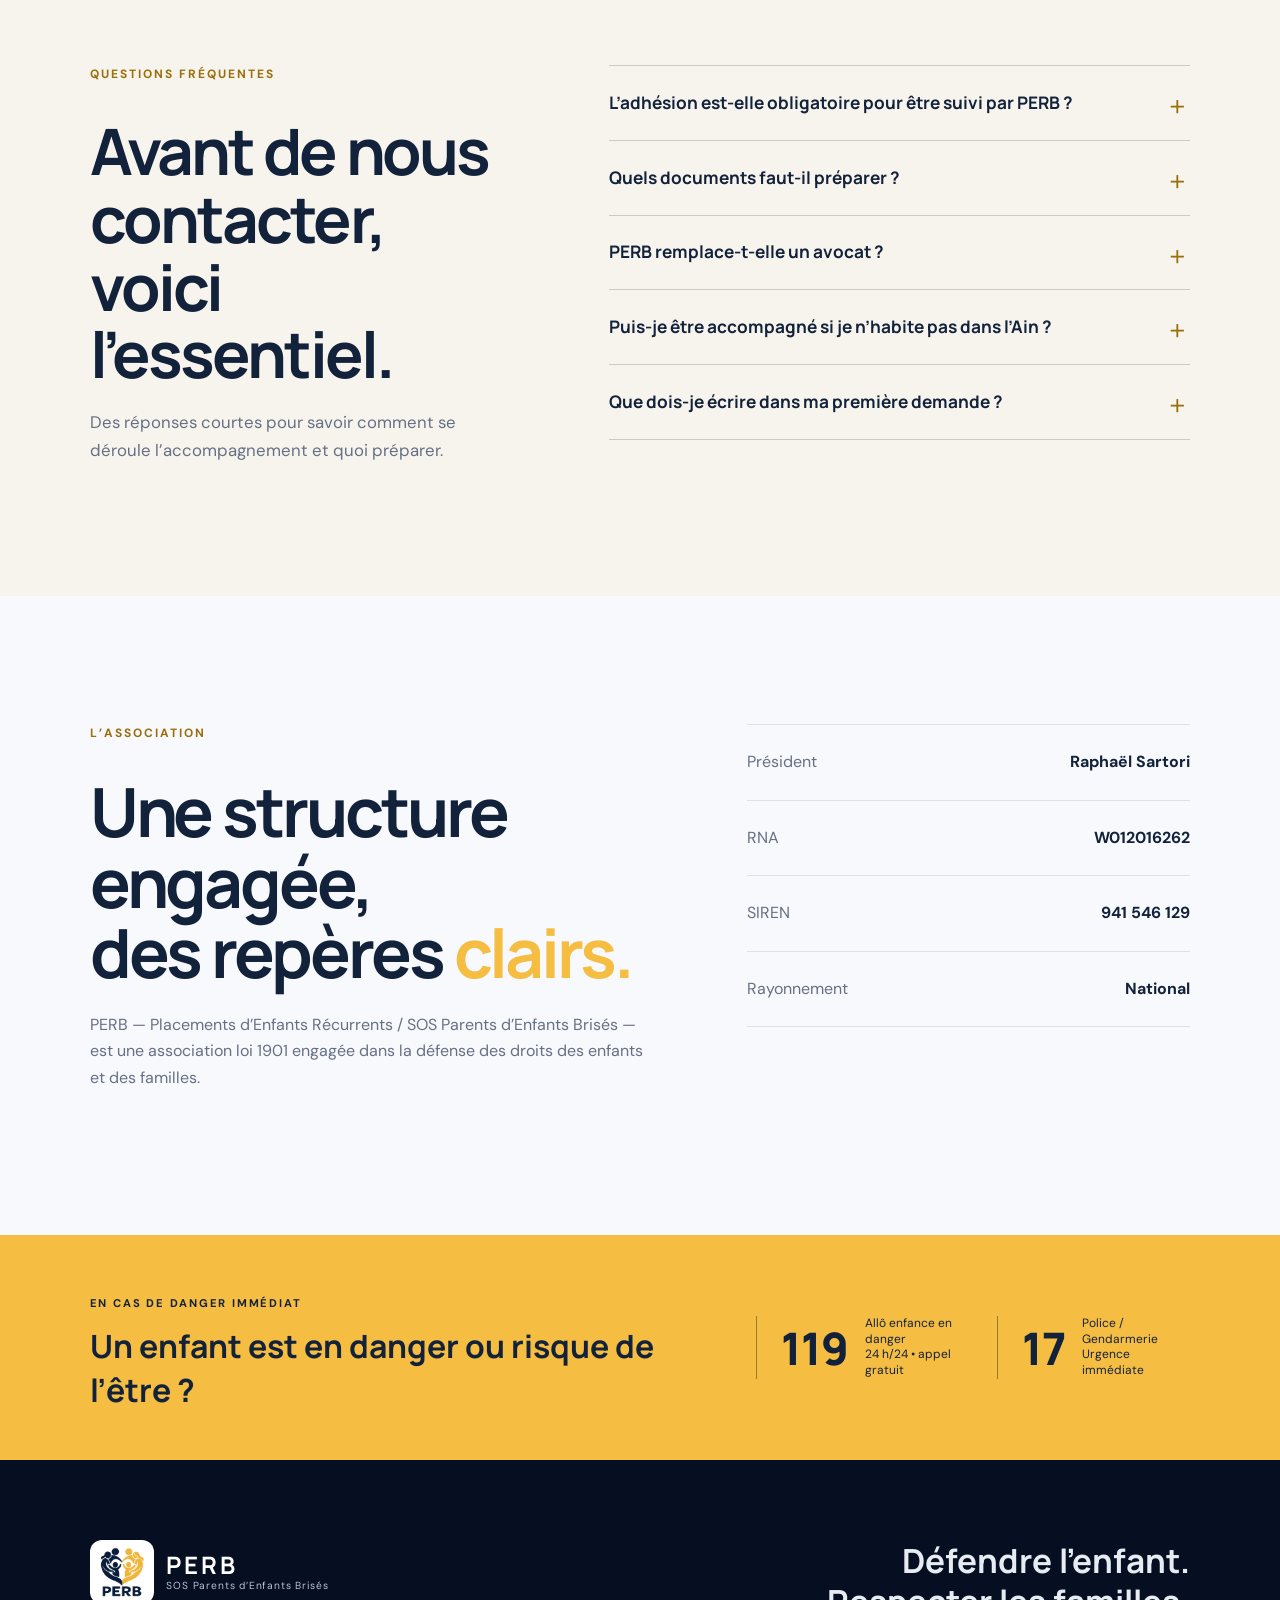
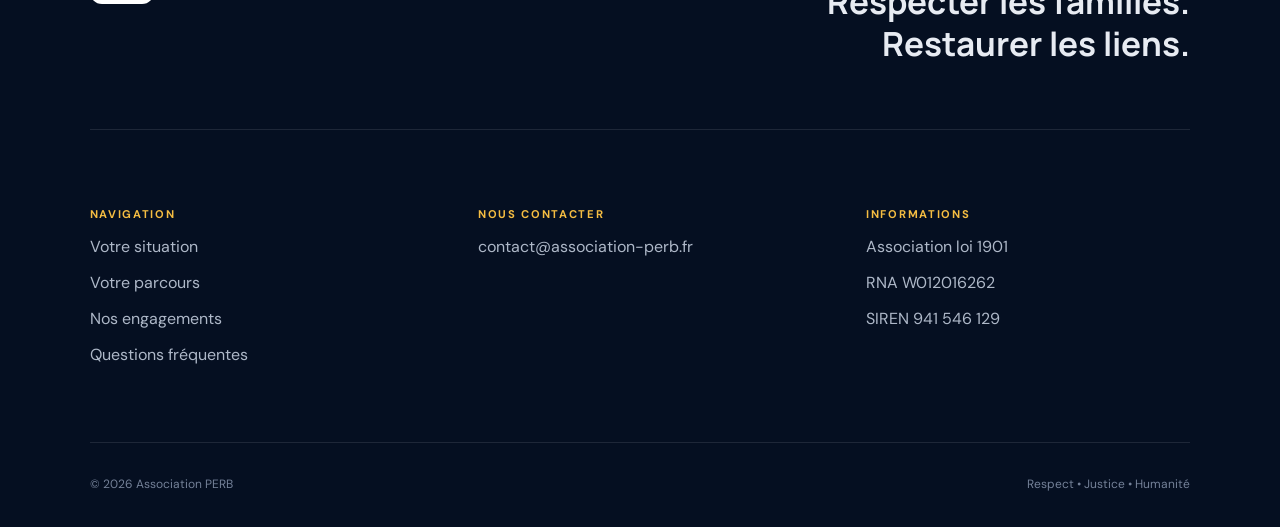
==== commit ed8d3fe3: "Force le chargement du nouveau hero sans photo" ====
--- a/index.html
+++ b/index.html
@@ -13,7 +13,7 @@
   <link rel="preconnect" href="https://fonts.gstatic.com" crossorigin>
   <link href="https://fonts.googleapis.com/css2?family=DM+Sans:wght@400;500;600;700&family=Manrope:wght@600;700;800&display=swap" rel="stylesheet">
   <link rel="stylesheet" href="assets/style.css?v=20260920-ux3">
-  <link rel="stylesheet" href="assets/hero.css?v=20260920-ux3">
+  <link rel="stylesheet" href="assets/hero.css?v=20260920-ux4">
   <link rel="icon" type="image/svg+xml" href="data:image/svg+xml,%3Csvg xmlns='http://www.w3.org/2000/svg' viewBox='0 0 64 64'%3E%3Crect width='64' height='64' rx='16' fill='%2307162f'/%3E%3Cpath d='M15 32h34M32 15v34' stroke='%23f5bd42' stroke-width='7' stroke-linecap='round'/%3E%3Ccircle cx='32' cy='32' r='7' fill='%23fff'/%3E%3C/svg%3E">
 </head>
 <body>
--- a/assets/style.css
+++ b/assets/style.css
@@ -116,12 +116,15 @@
 .situation-reassurance{margin-top:1.25rem;padding:1.25rem 1.4rem;background:var(--cream);border-left:4px solid var(--gold);display:flex;gap:.7rem 1rem;flex-wrap:wrap}
 .situation-reassurance span{color:var(--muted)}
 
-.voices{padding:clamp(5rem,9vw,8rem) clamp(1.2rem,7vw,8rem);display:grid;grid-template-columns:1fr .85fr;gap:7vw;align-items:center;background:#fff}
-.voice-card{margin:0;padding:clamp(2rem,4vw,3.5rem);background:var(--navy);color:#fff;position:relative}
-.voice-card:before{content:"“";position:absolute;top:.2rem;left:1.2rem;font:800 6rem Manrope;color:#f5bd4233}
-.voice-card p{font:600 clamp(1.35rem,2.4vw,2.15rem)/1.45 Manrope;margin:1rem 0 2rem;position:relative}
-.voice-card footer{color:var(--gold);font-weight:700}
-.voice-card footer span{display:block;color:#9eabc0;font-weight:500;font-size:.82rem;margin-top:.25rem}
+.voices{padding:clamp(5rem,9vw,8rem) clamp(1.2rem,7vw,8rem);background:#fff}
+.voices-copy{max-width:920px;margin-bottom:2.5rem}
+.voices-disclaimer{margin-top:1.2rem;padding:1rem 1.15rem;border-left:3px solid var(--gold);background:var(--cream);font-size:.9rem!important;line-height:1.55}
+.voices-grid{display:grid;grid-template-columns:repeat(3,1fr);gap:1rem}
+.voice-card{margin:0;padding:clamp(1.5rem,2.6vw,2.2rem);background:var(--navy);color:#fff;position:relative;min-height:300px;display:flex;flex-direction:column}
+.voice-card:before{content:"“";position:absolute;top:.15rem;left:1rem;font:800 4.8rem Manrope;color:#f5bd4233}
+.voice-card p{font:600 clamp(1rem,1.5vw,1.25rem)/1.5 Manrope;margin:1.25rem 0 2rem;position:relative}
+.voice-card footer{color:var(--gold);font-weight:700;margin-top:auto}
+.voice-card footer span{display:block;color:#9eabc0;font-weight:500;font-size:.78rem;margin-top:.25rem}
 
 .mail-fallback{display:flex;gap:.8rem;align-items:center;flex-wrap:wrap;margin-top:1rem}
 .mail-fallback .direct-mail{margin-top:0}
@@ -144,12 +147,13 @@
 
 @media(max-width:1000px){
   .situation-grid{grid-template-columns:repeat(2,1fr)}
-  .voices,.faq{grid-template-columns:1fr}
+  .voices-grid{grid-template-columns:repeat(2,1fr)}
+  .faq{grid-template-columns:1fr}
 }
 @media(max-width:680px){
   .situations,.voices,.faq{padding-left:1.2rem;padding-right:1.2rem}
-  .situation-grid{grid-template-columns:1fr}
-  .situation-card{min-height:0}
+  .situation-grid,.voices-grid{grid-template-columns:1fr}
+  .situation-card,.voice-card{min-height:0}
   .situation-reassurance{display:block}
   .situation-reassurance span{display:block;margin-top:.35rem}
 }
--- a/assets/hero.css
+++ b/assets/hero.css
@@ -1,14 +1,69 @@
-/* Hero PERB : vraie photo de famille à gauche, texte à droite */
-.hero-copy{grid-column:2;grid-row:1;align-self:center}
-.hero-art{grid-column:1;grid-row:1;height:600px;background:linear-gradient(90deg,rgba(7,22,47,.28),rgba(7,22,47,0) 45%),url('https://images.unsplash.com/photo-1761257517694-8f76923e2b1e?auto=format&fit=crop&fm=jpg&q=82&w=1600') center/cover no-repeat;border:1px solid #ffffff18;box-shadow:0 28px 80px #0008;display:block;position:relative;z-index:2}
-.hero-art .art-card{display:none}
-.hero::before{display:none}
+/* Hero PERB : version épurée sans photo de famille */
+.hero{
+  grid-template-columns:1fr;
+  align-items:center;
+}
+.hero-copy{
+  grid-column:1;
+  grid-row:1;
+  align-self:center;
+  max-width:1050px;
+  padding-right:clamp(0rem,8vw,7rem);
+}
+.hero h1{
+  font-size:clamp(3rem,5.6vw,5.9rem);
+  max-width:1000px;
+}
+.hero .lead{
+  max-width:780px;
+}
+.hero-art{
+  display:none;
+}
+.hero::before{
+  content:"";
+  display:block;
+  position:absolute;
+  width:min(42vw,620px);
+  height:min(42vw,620px);
+  right:-10vw;
+  top:50%;
+  transform:translateY(-50%);
+  border:1px solid #f5bd4233;
+  border-radius:50%;
+  box-shadow:
+    0 0 0 70px #ffffff08,
+    0 0 0 140px #f5bd4210;
+  z-index:1;
+  pointer-events:none;
+}
+.hero-copy,
+.scroll-cue{
+  position:relative;
+  z-index:2;
+}
 
 @media(max-width:1000px){
-  .hero-copy{grid-column:1;grid-row:1}
-  .hero-art{grid-column:1;grid-row:2;height:420px;margin-top:1.5rem;background-position:center}
+  .hero-copy{
+    padding-right:0;
+    max-width:900px;
+  }
+  .hero::before{
+    width:520px;
+    height:520px;
+    right:-260px;
+    opacity:.7;
+  }
 }
 
 @media(max-width:680px){
-  .hero-art{height:320px;margin-top:.5rem;background-position:center}
+  .hero h1{
+    font-size:clamp(2.8rem,13vw,4.2rem);
+  }
+  .hero::before{
+    width:360px;
+    height:360px;
+    right:-230px;
+    opacity:.45;
+  }
 }
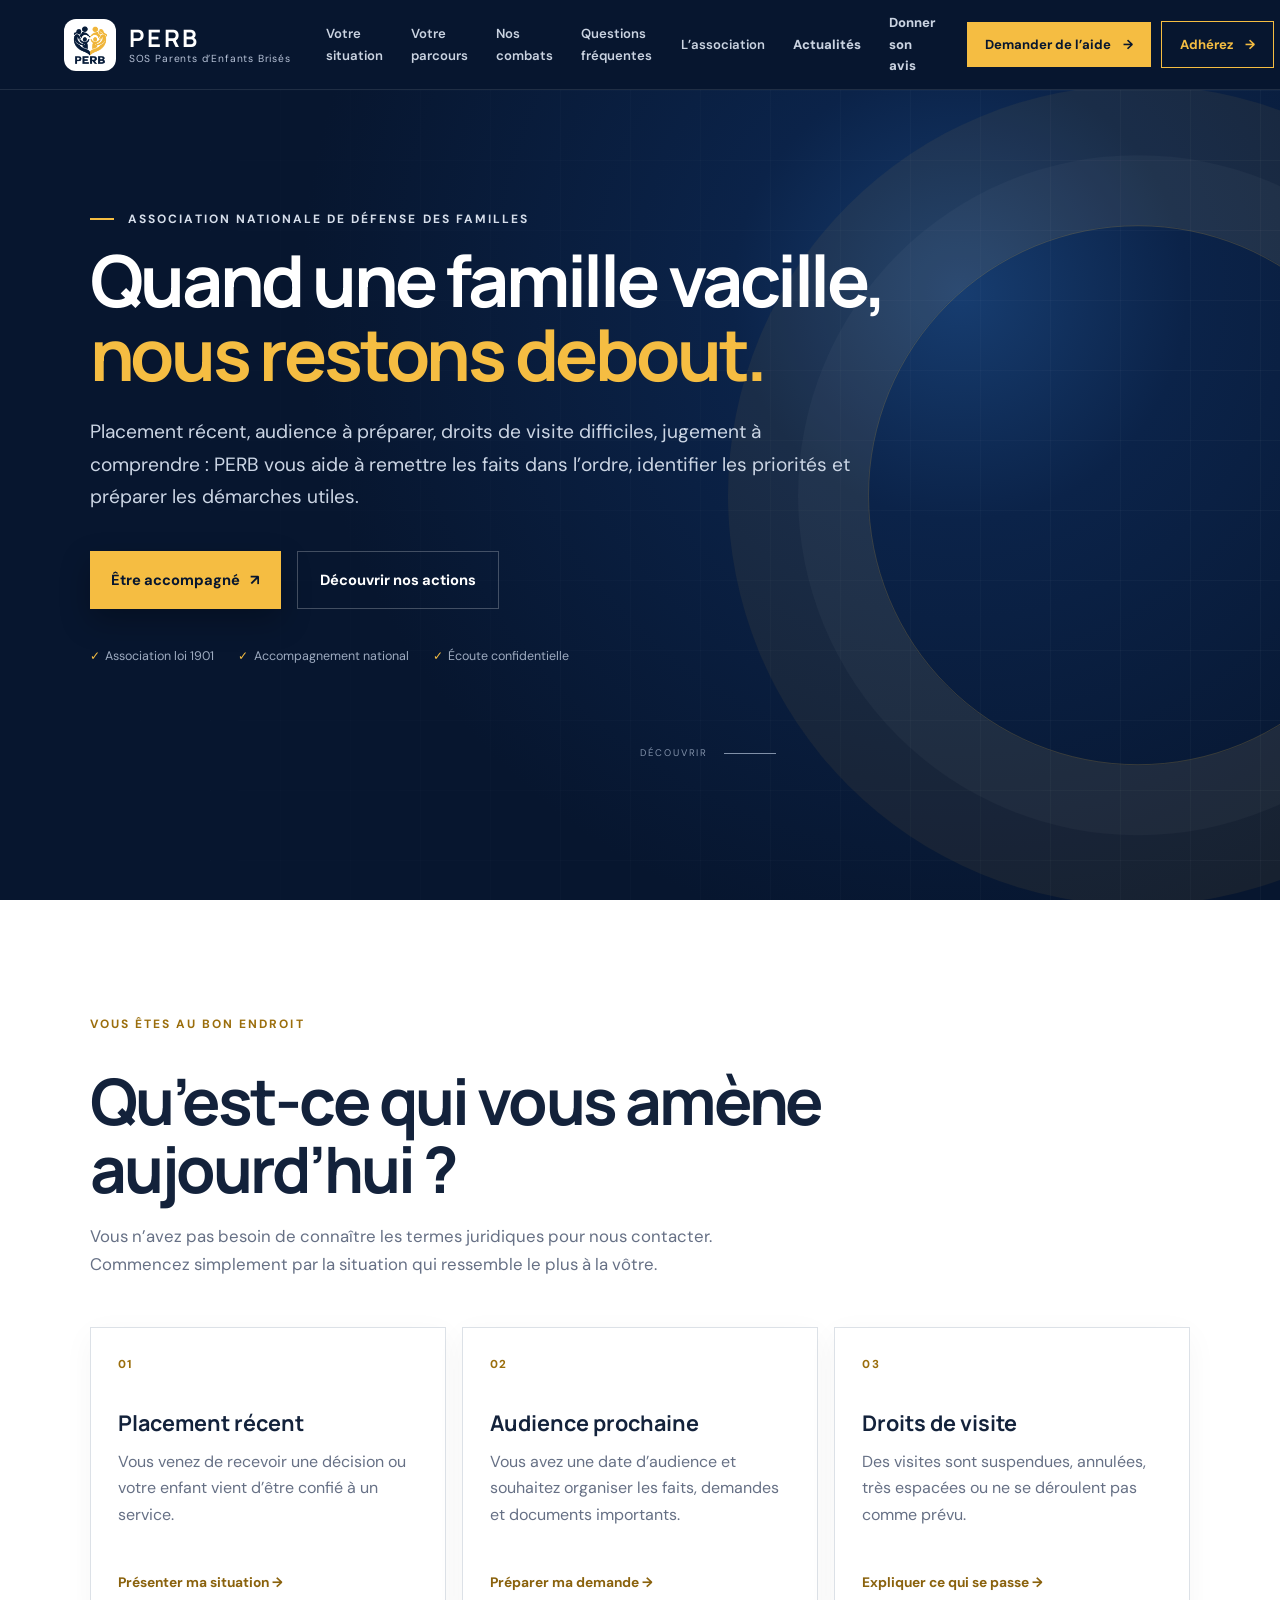
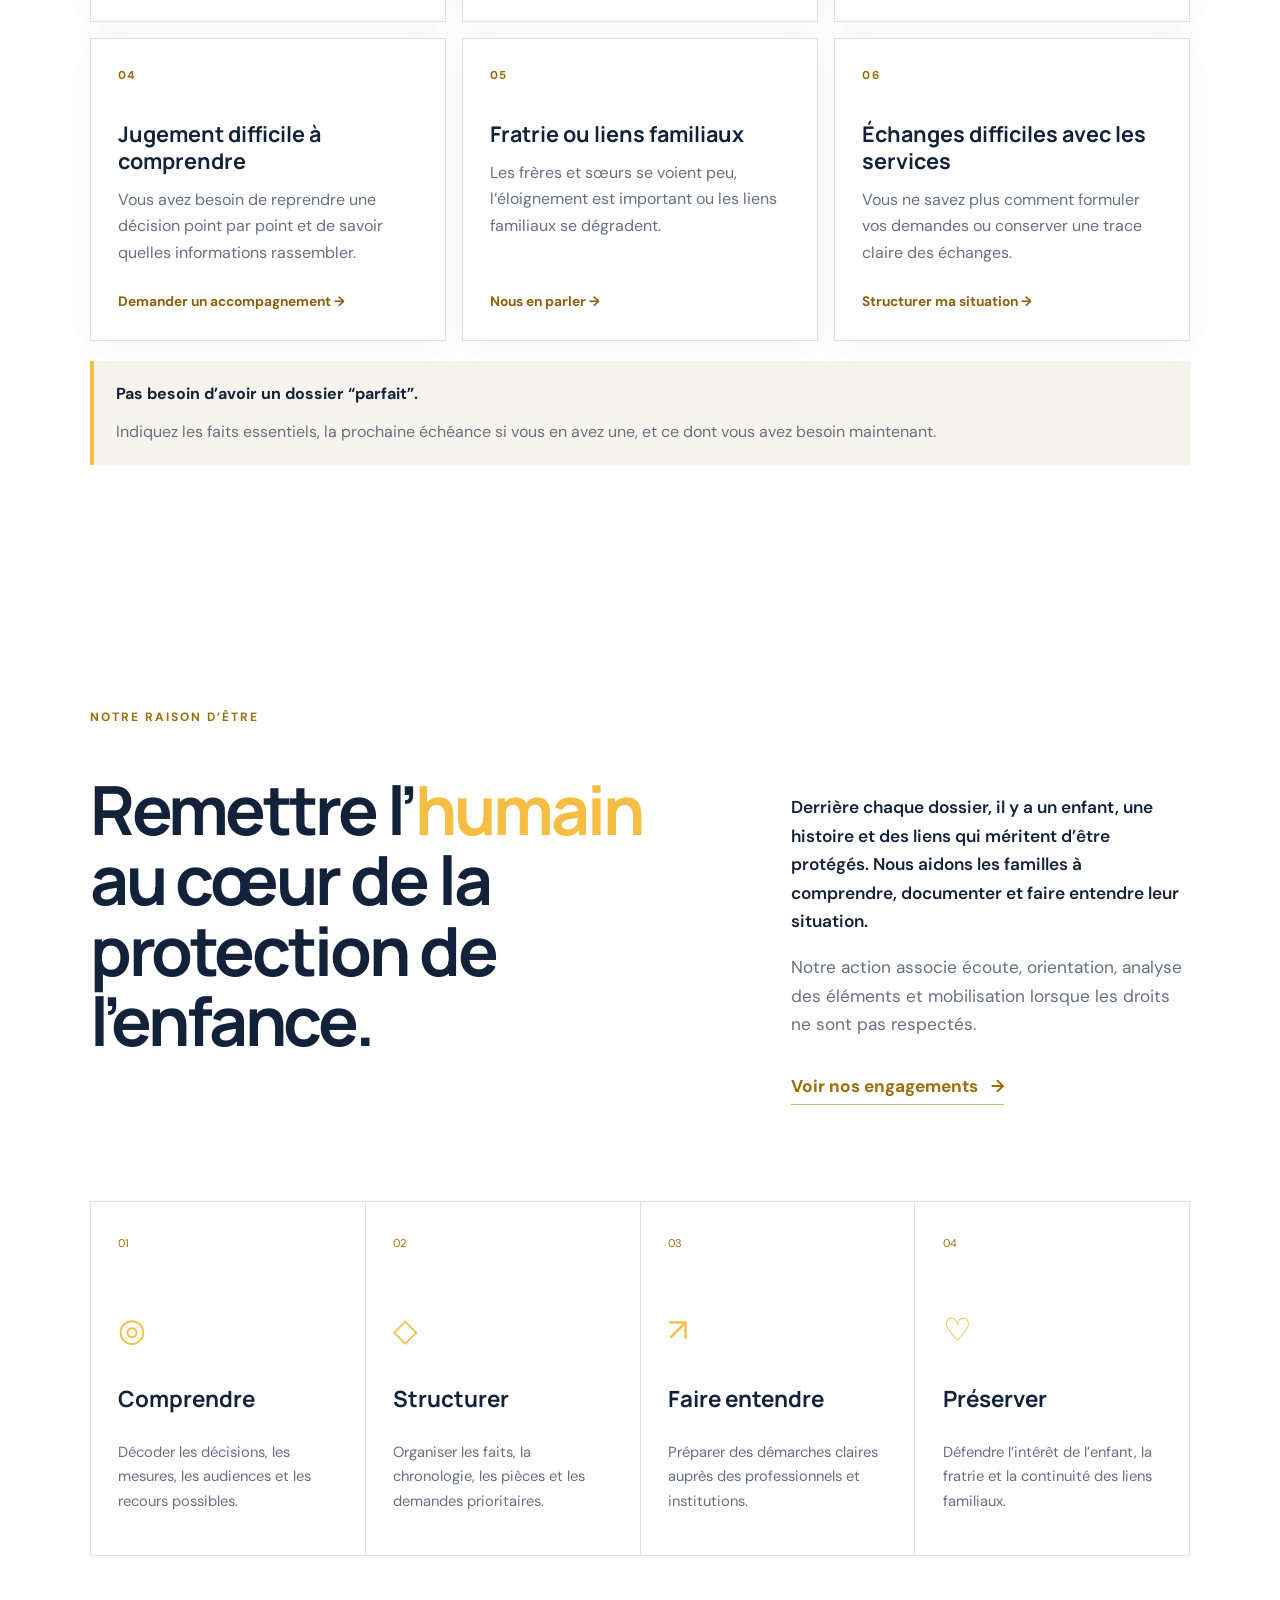
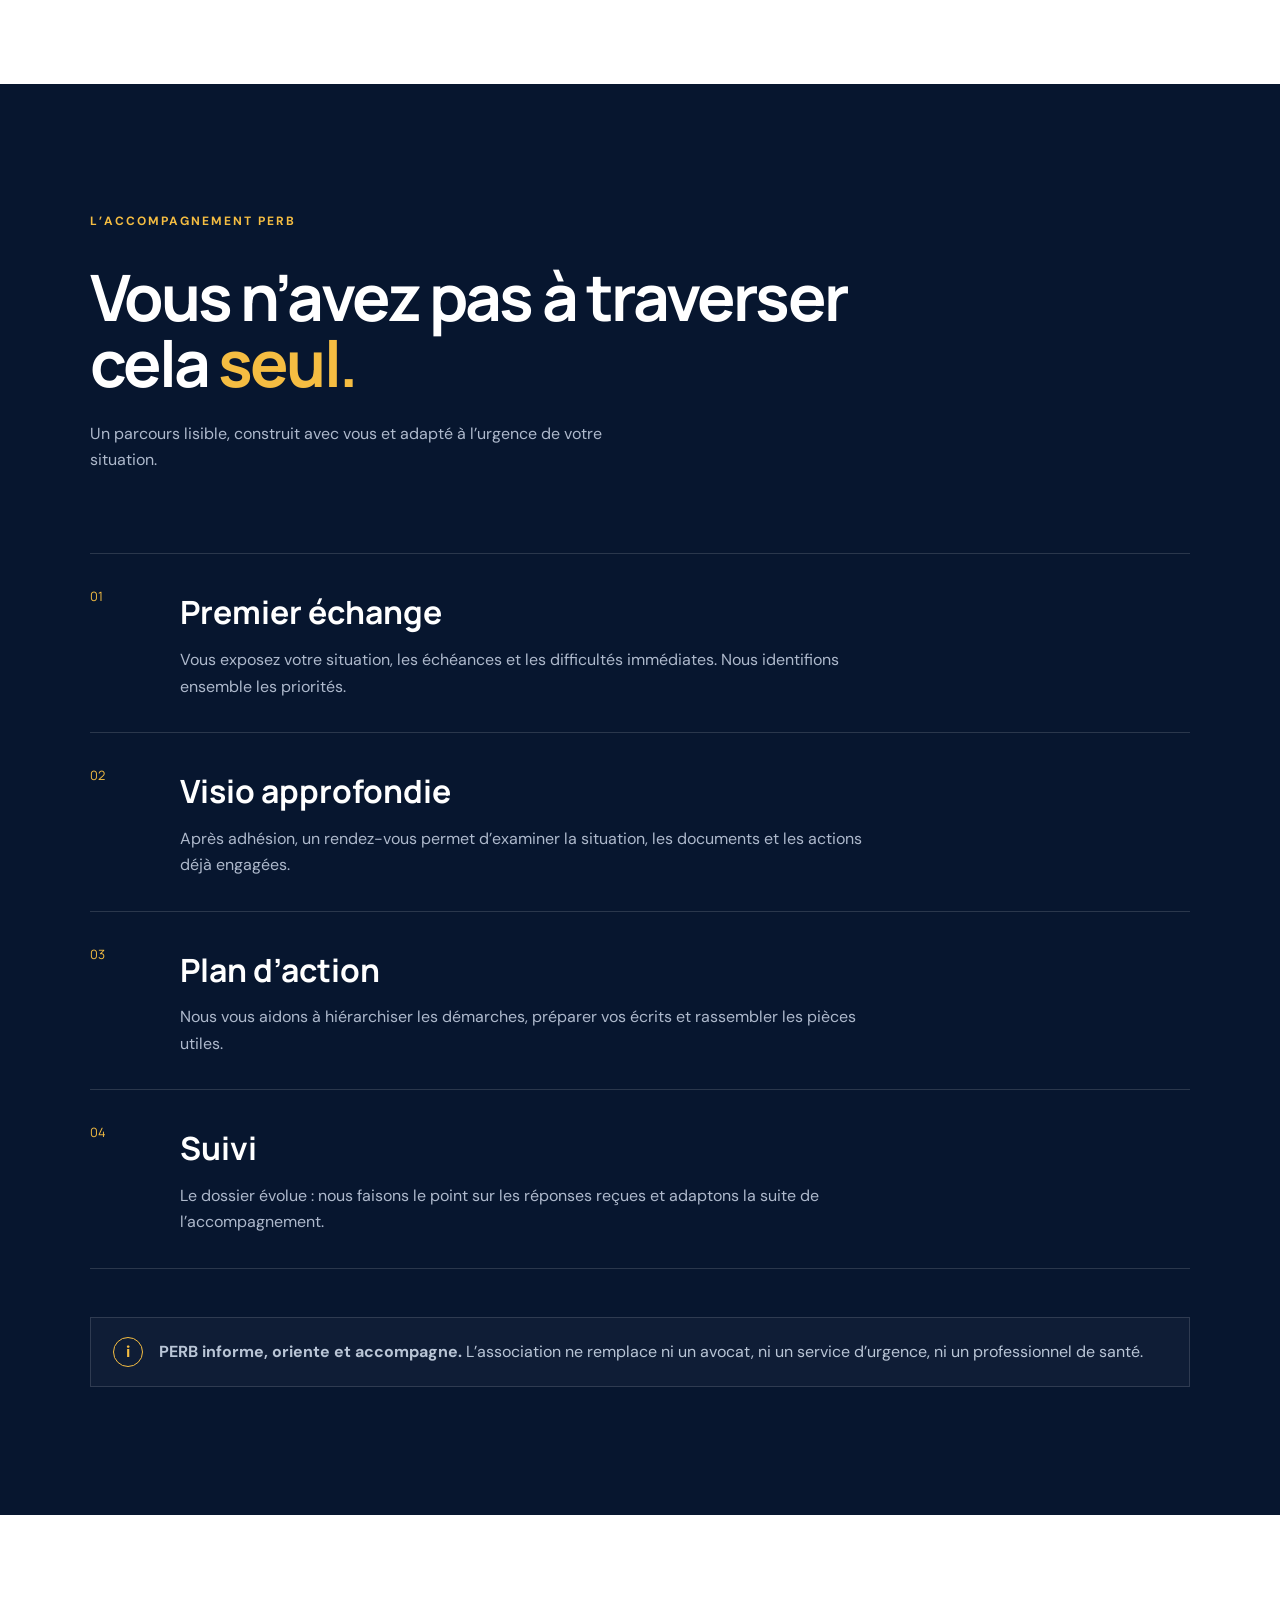
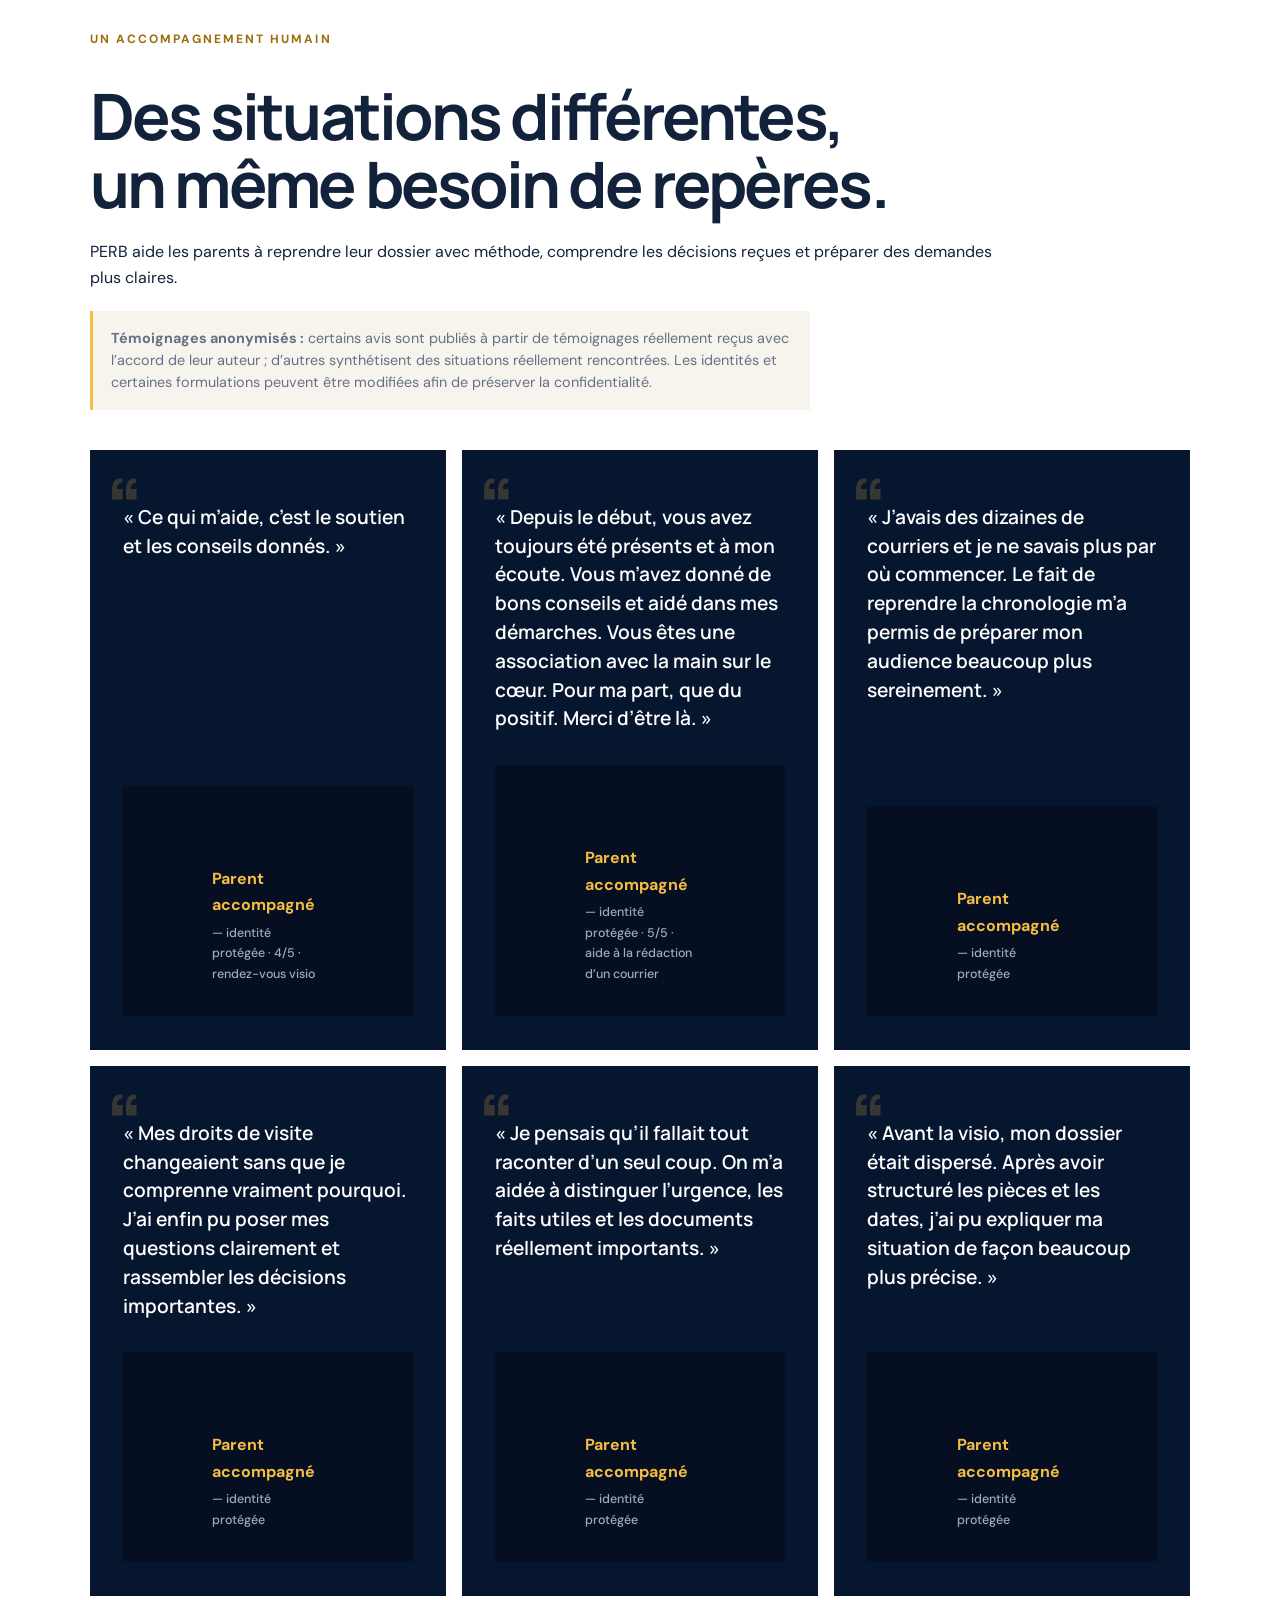
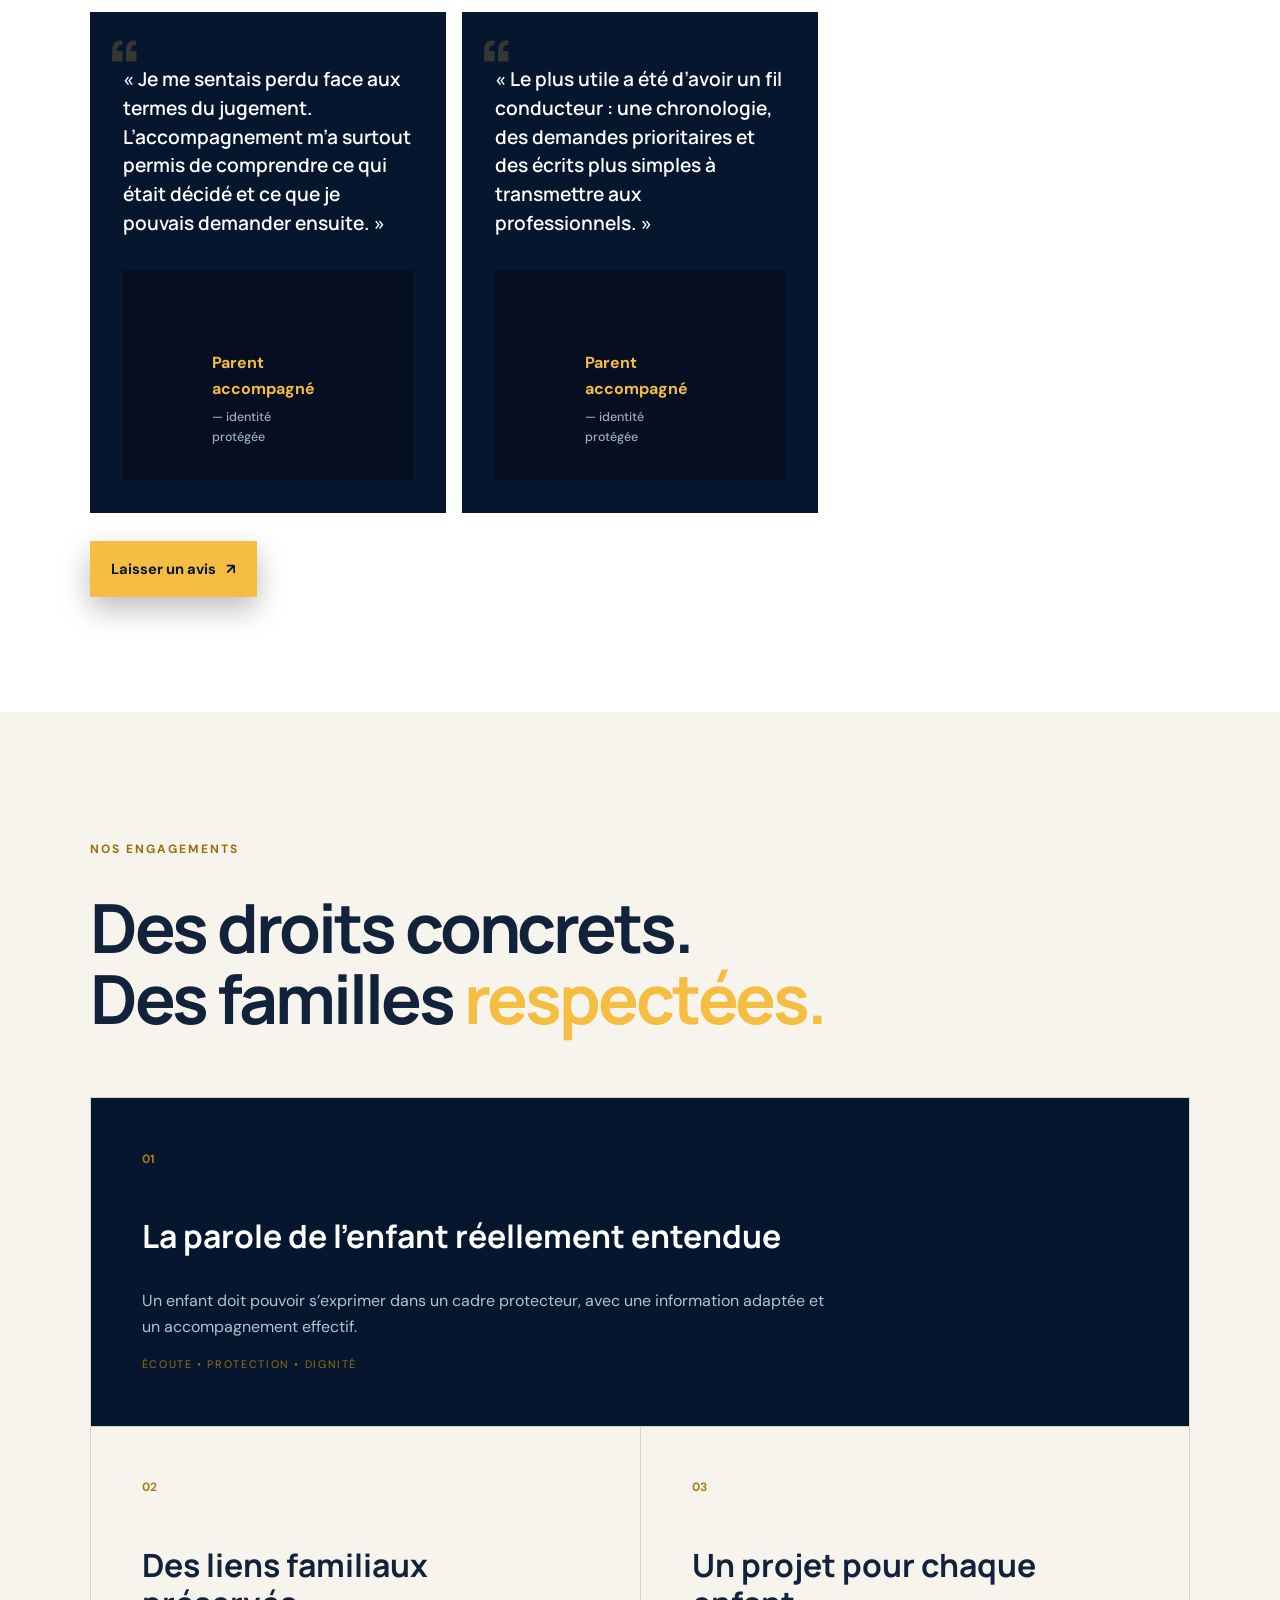
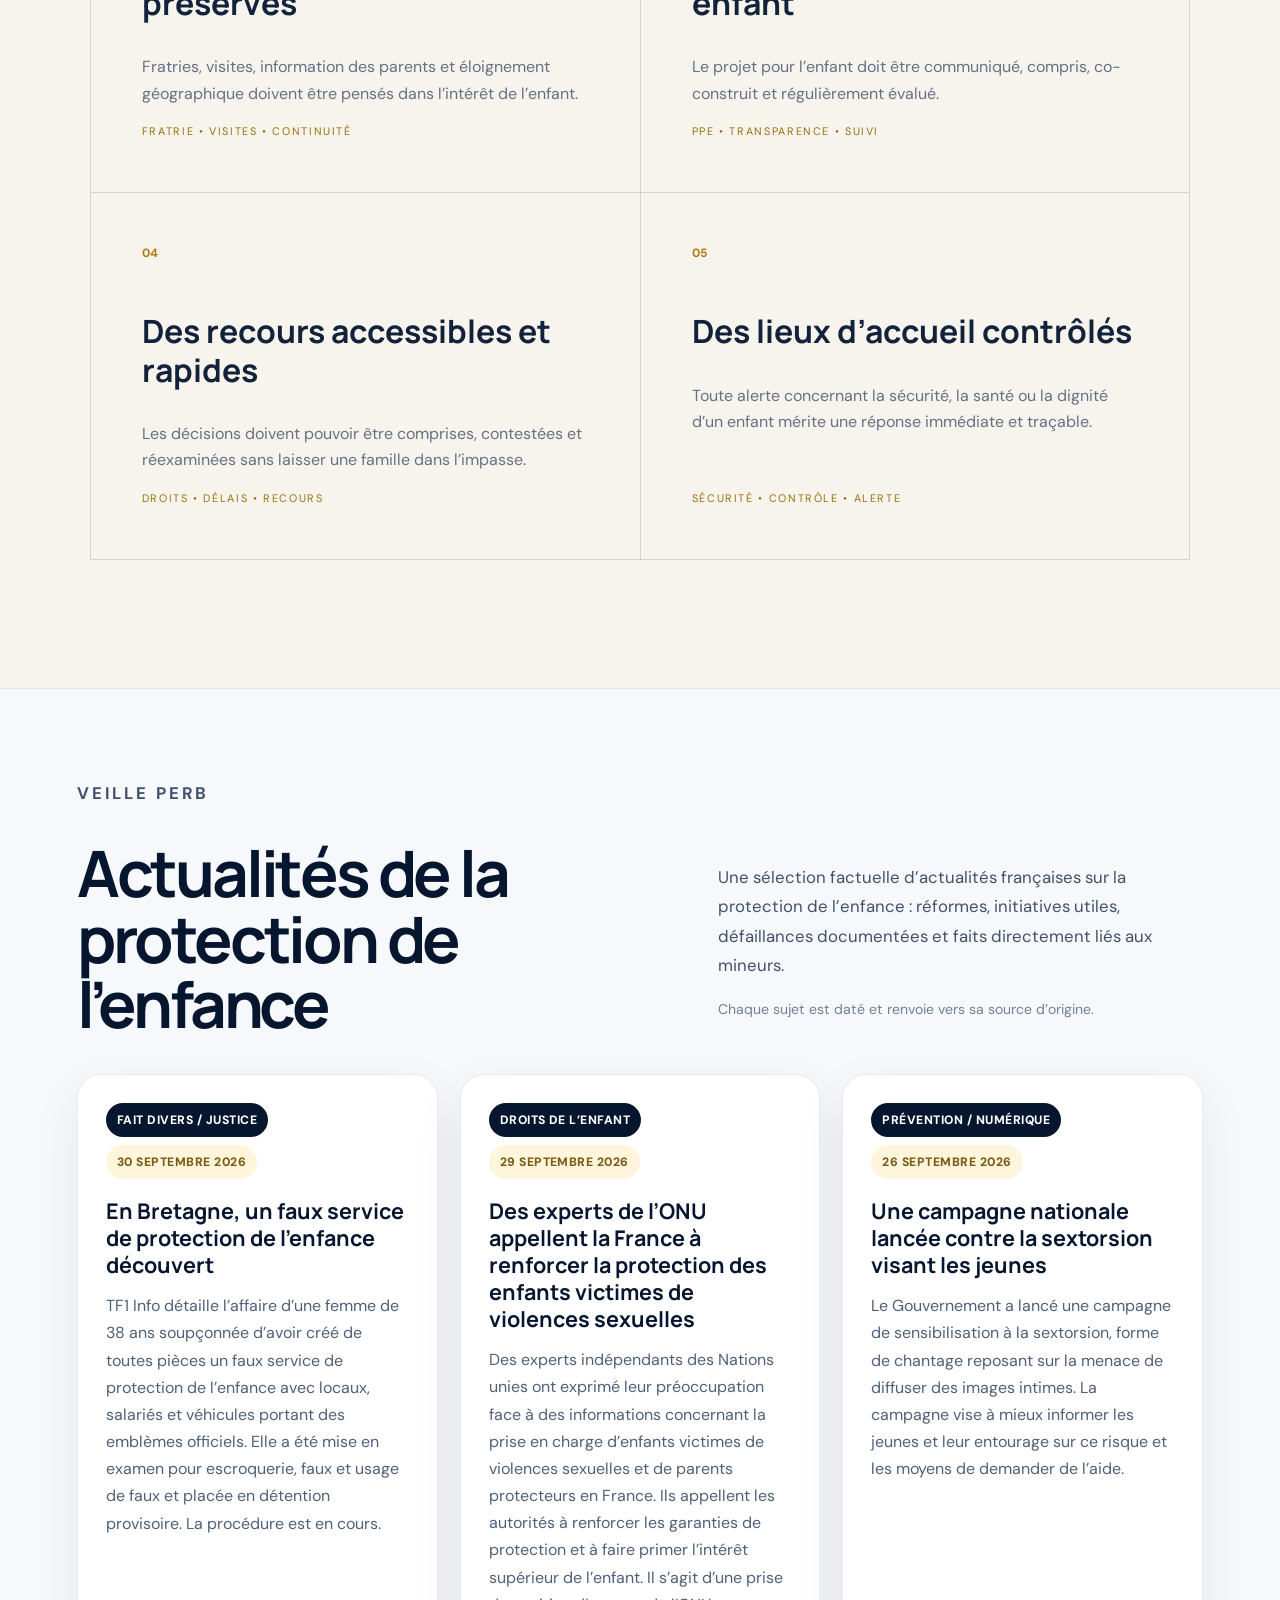
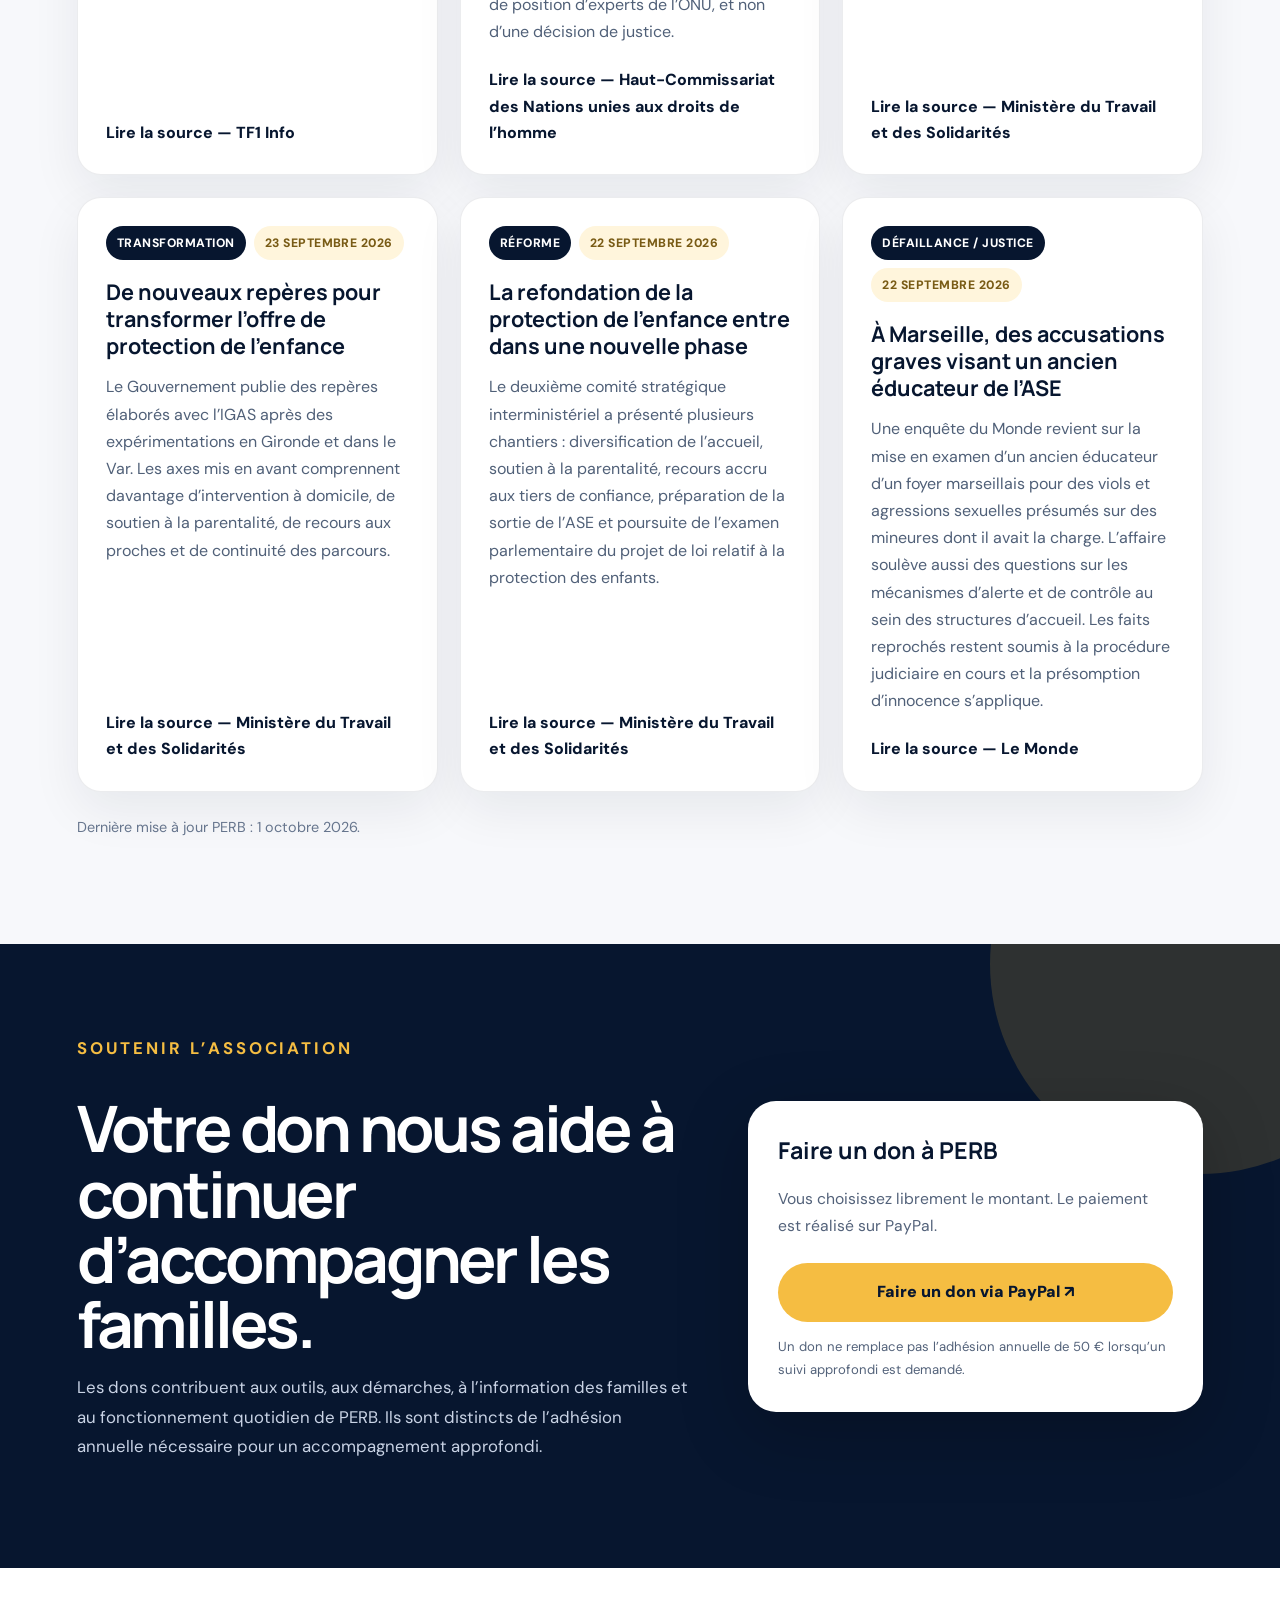
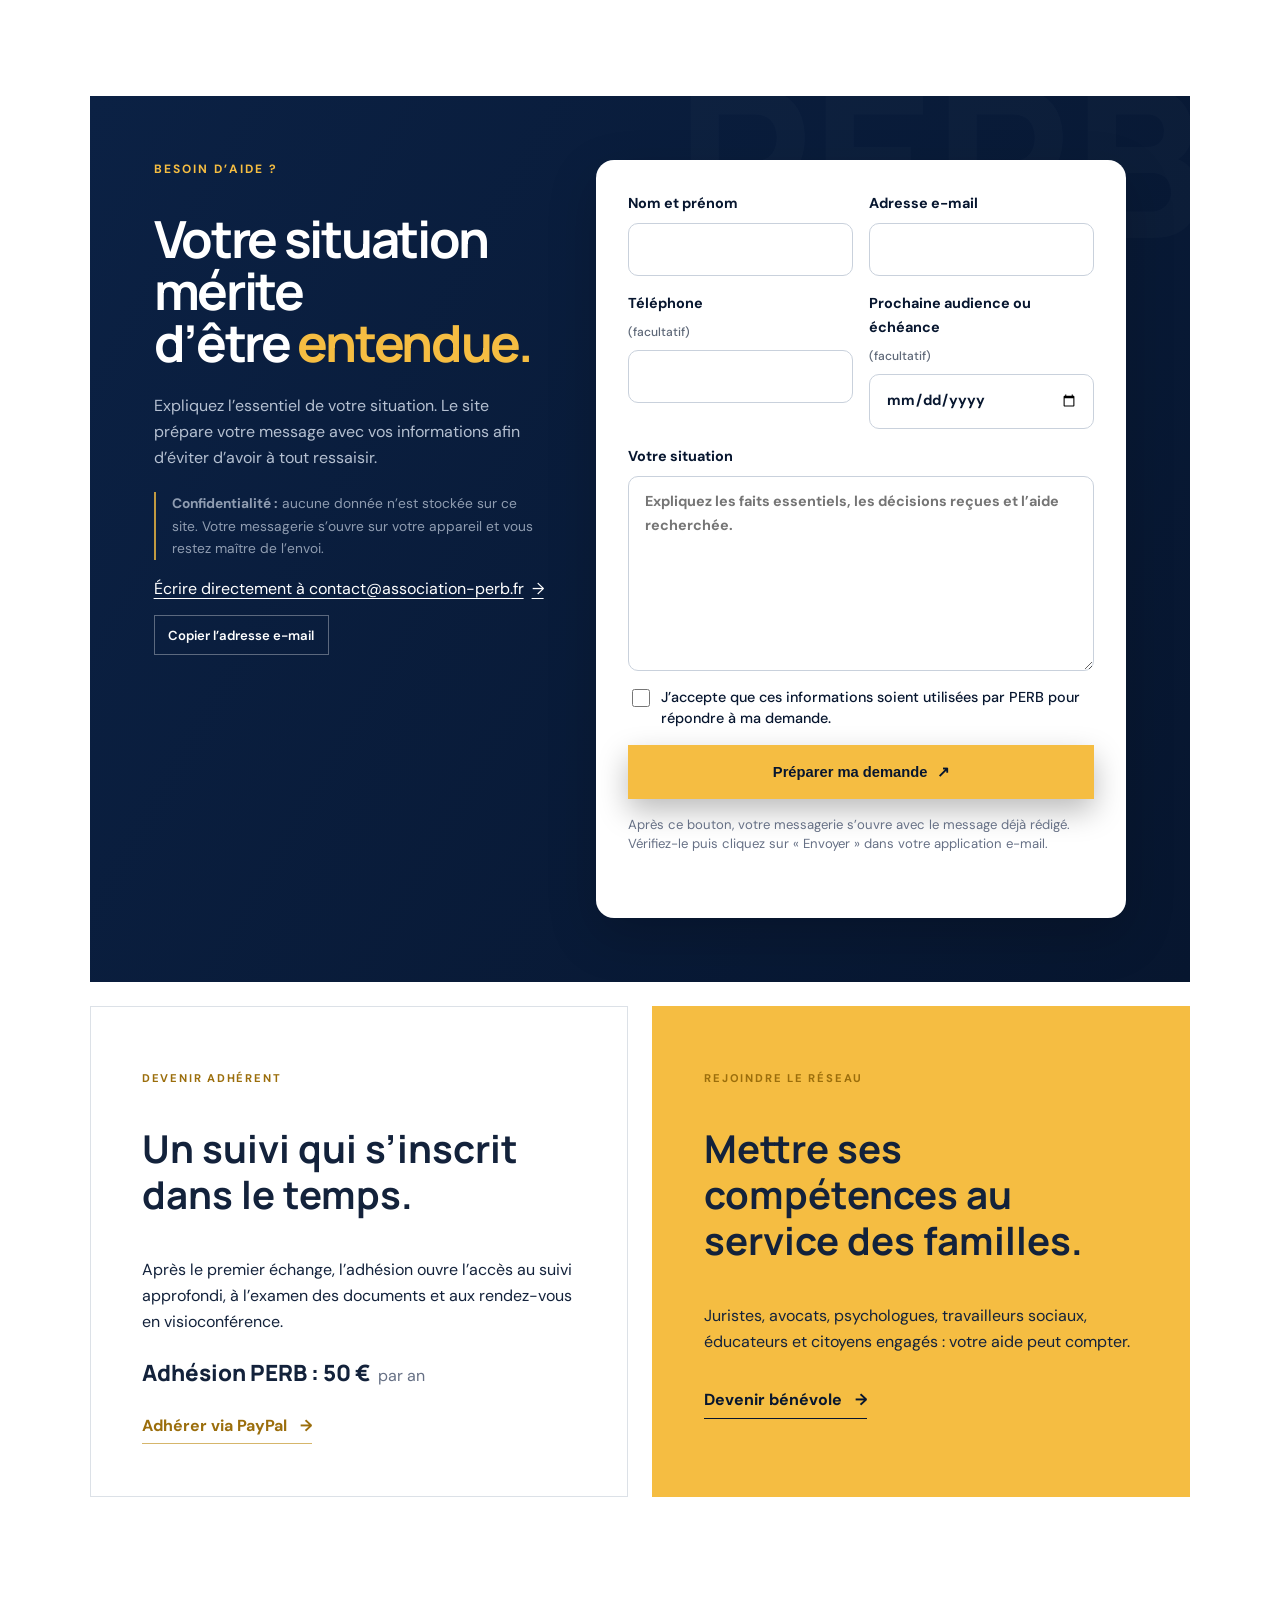
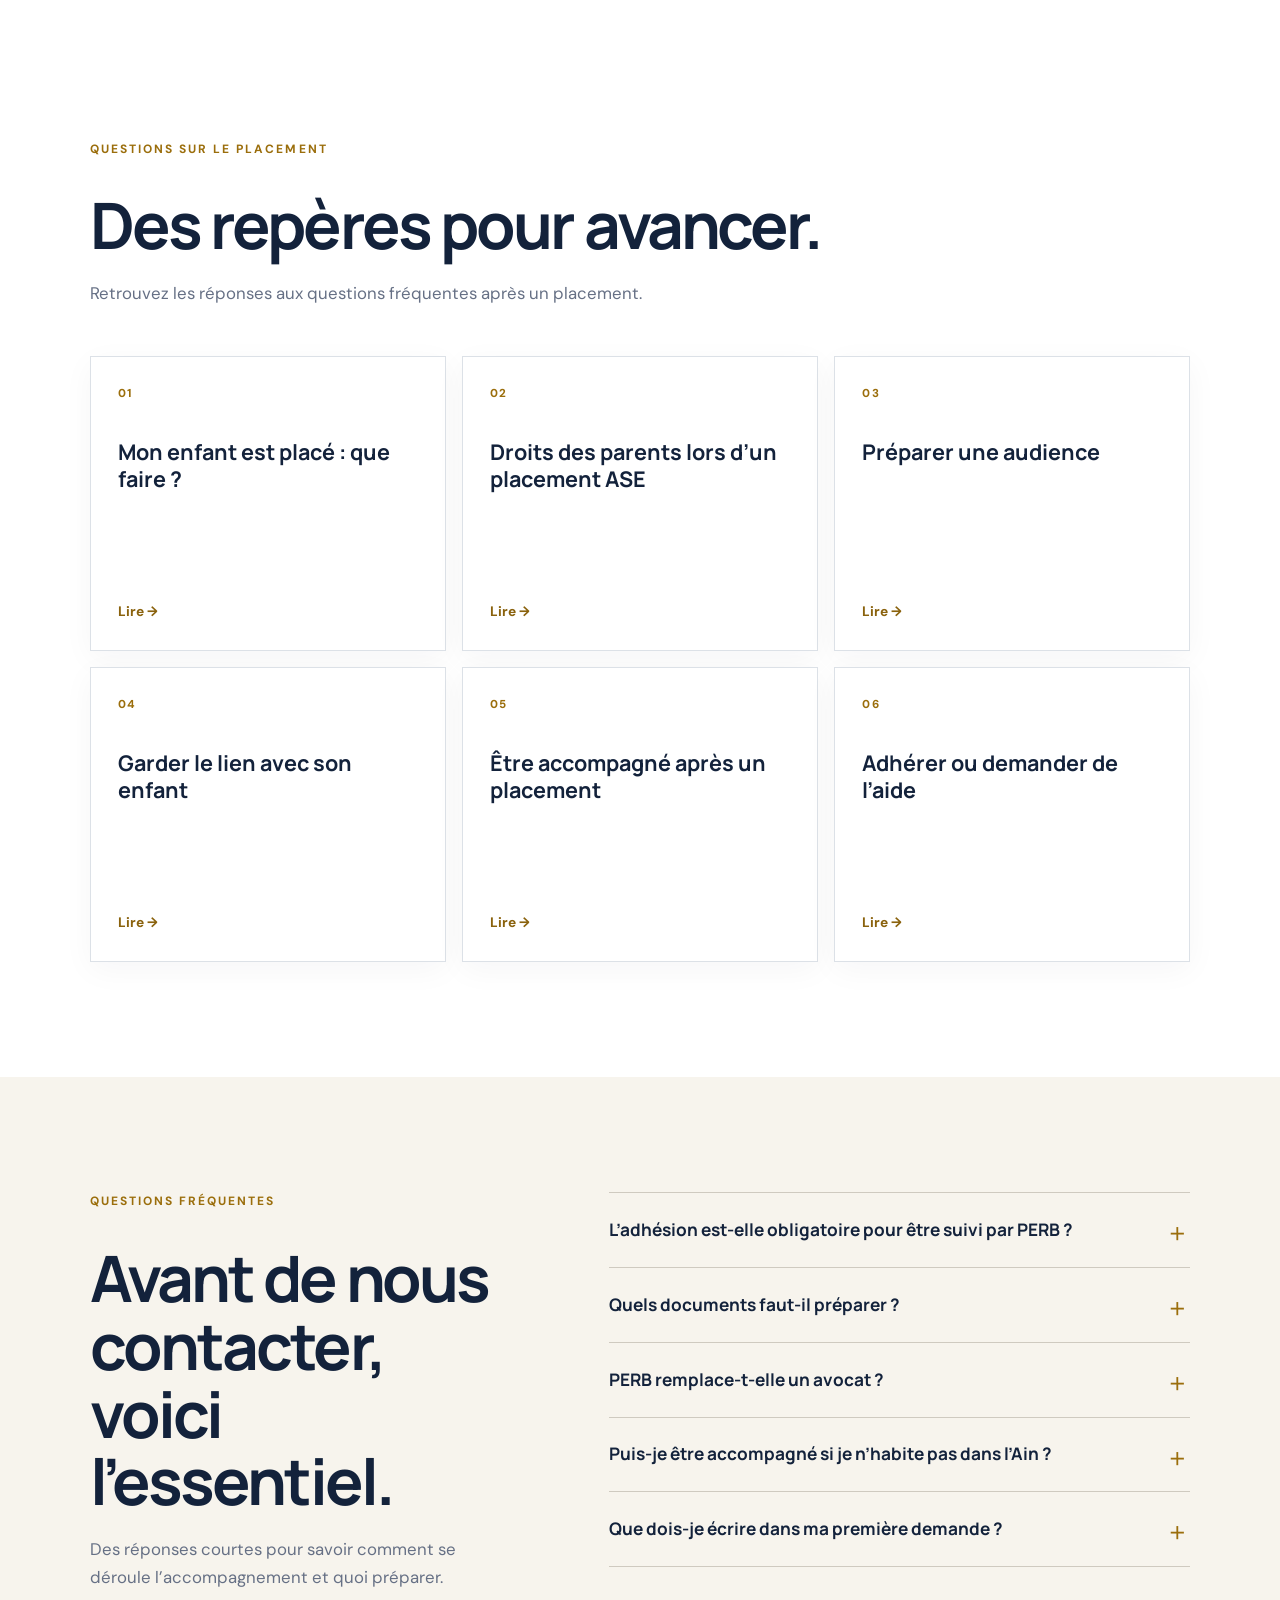
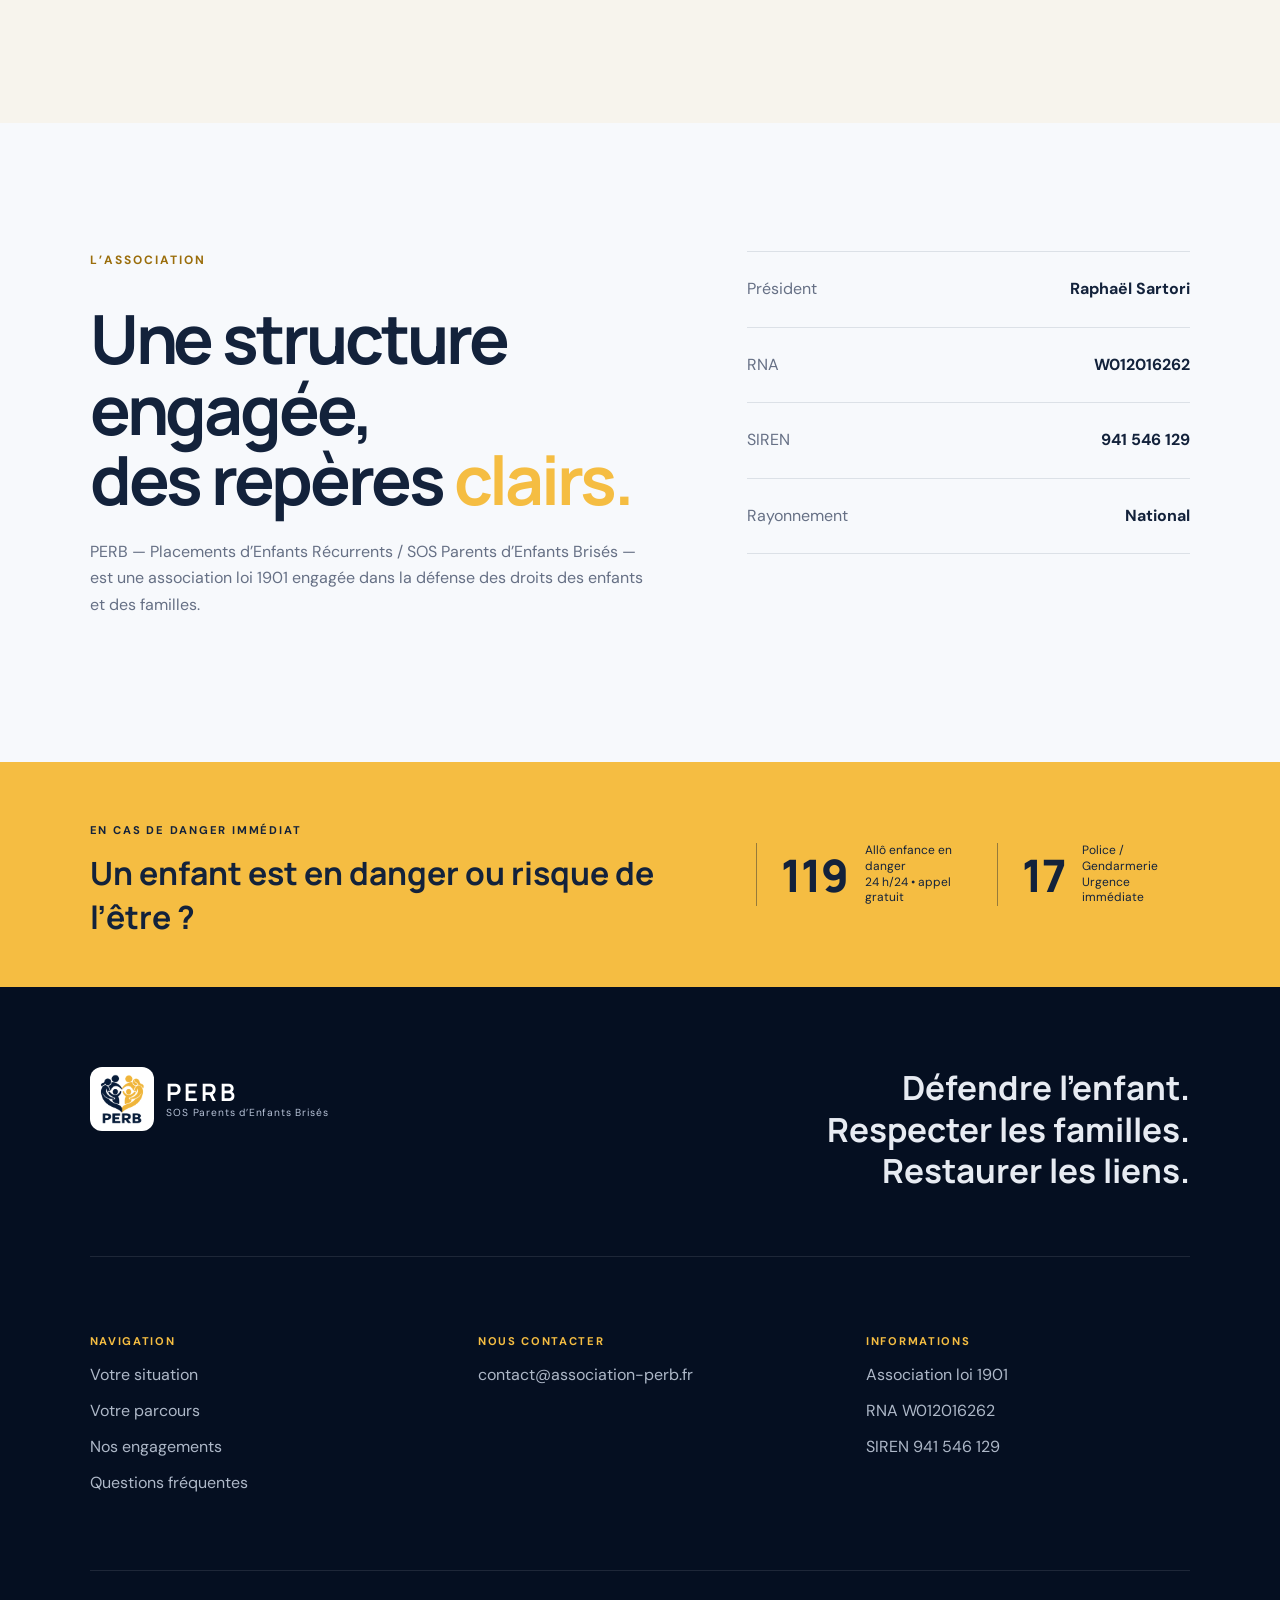
==== commit 0f28d2e2: "Update index.html" ====
--- a/index.html
+++ b/index.html
@@ -175,6 +175,34 @@
     </section>
 
 
+    <section class="situations" id="guides">
+  <div class="situations-head reveal">
+    <p class="section-kicker">Questions sur le placement</p>
+    <h2>Des repères pour avancer.</h2>
+    <p>Retrouvez les réponses aux questions fréquentes après un placement.</p>
+  </div>
+
+  <div class="situation-grid">
+    <a class="situation-card reveal" href="mon-enfant-est-place-que-faire.html">
+      <span>01</span><h3>Mon enfant est placé : que faire ?</h3><b>Lire →</b>
+    </a>
+    <a class="situation-card reveal" href="droits-parents-placement-ase.html">
+      <span>02</span><h3>Droits des parents lors d’un placement ASE</h3><b>Lire →</b>
+    </a>
+    <a class="situation-card reveal" href="preparer-audience-juge-enfants.html">
+      <span>03</span><h3>Préparer une audience</h3><b>Lire →</b>
+    </a>
+    <a class="situation-card reveal" href="garder-lien-enfant-place.html">
+      <span>04</span><h3>Garder le lien avec son enfant</h3><b>Lire →</b>
+    </a>
+    <a class="situation-card reveal" href="accompagne-apres-placement-enfant.html">
+      <span>05</span><h3>Être accompagné après un placement</h3><b>Lire →</b>
+    </a>
+    <a class="situation-card reveal" href="adherer-perb-demander-aide.html">
+      <span>06</span><h3>Adhérer ou demander de l’aide</h3><b>Lire →</b>
+    </a>
+  </div>
+</section>
     <section class="faq" id="faq">
       <div class="faq-head reveal">
         <p class="section-kicker">Questions fréquentes</p>
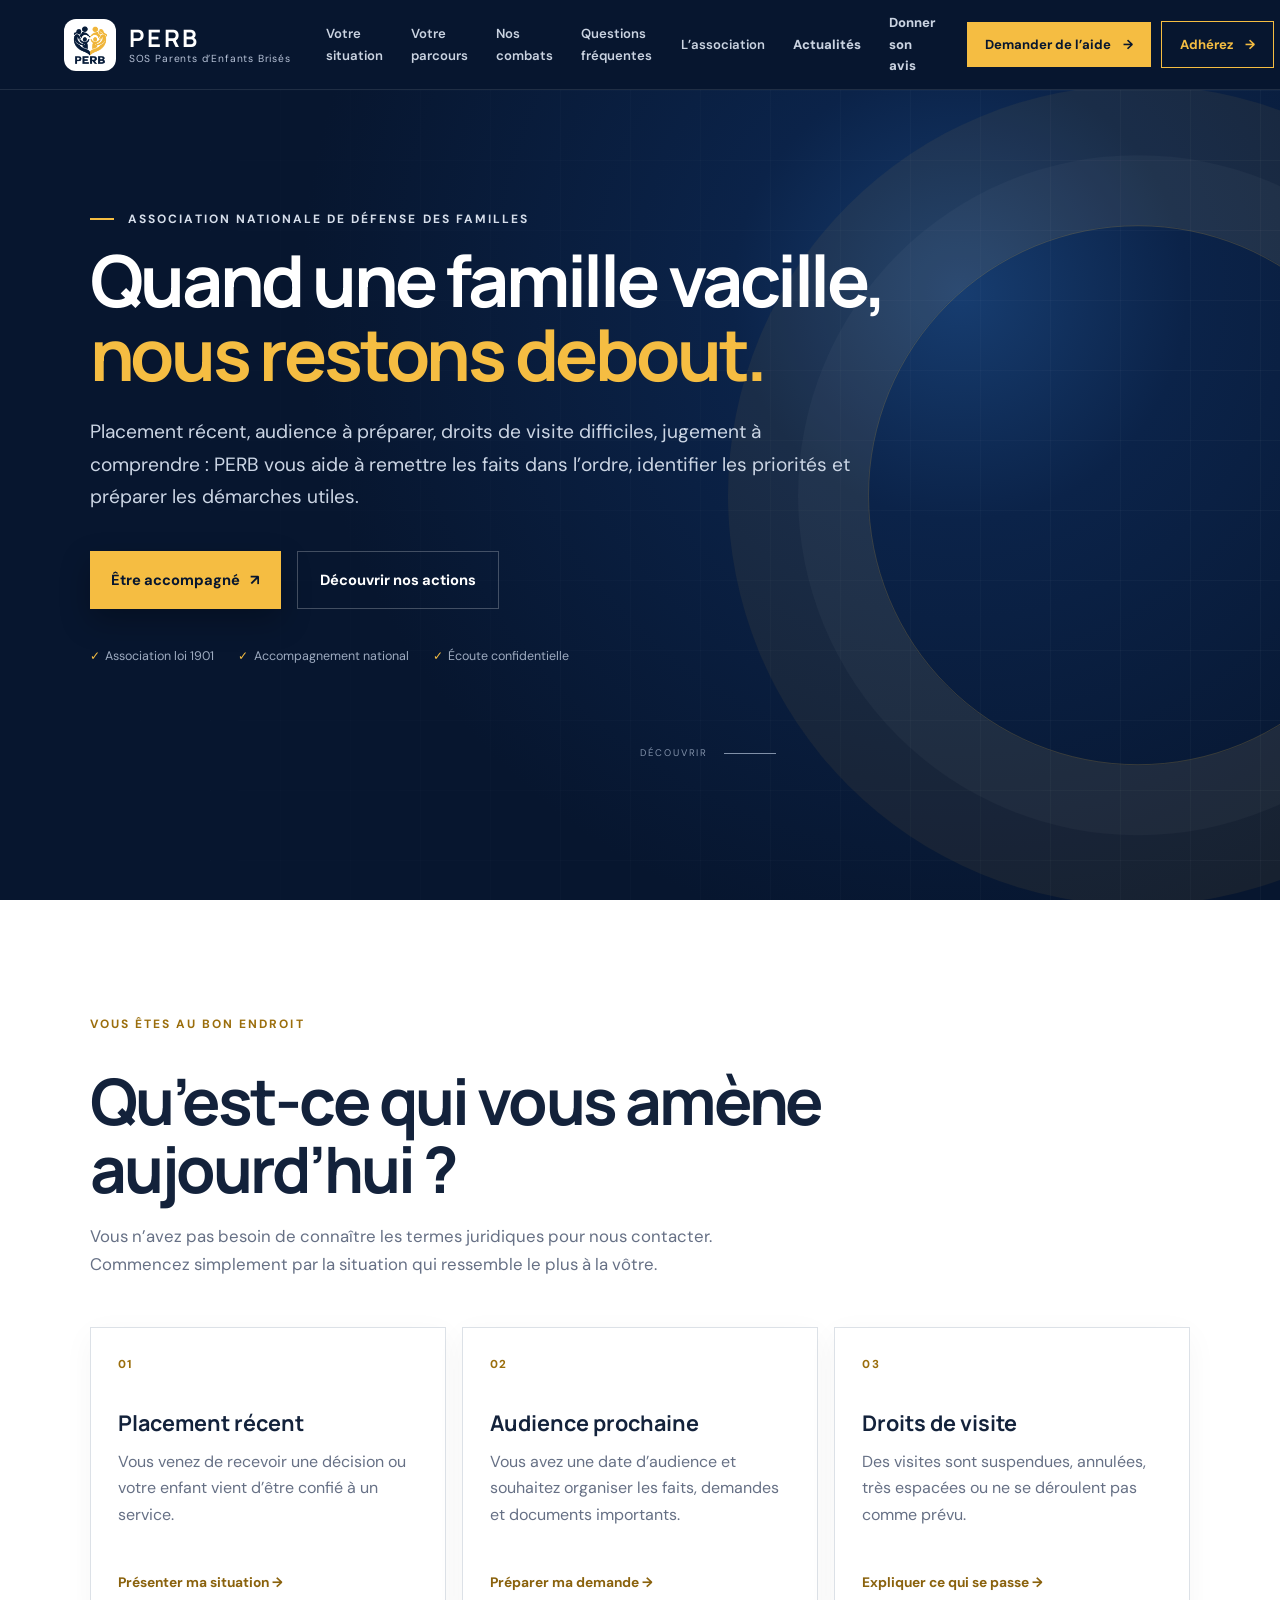
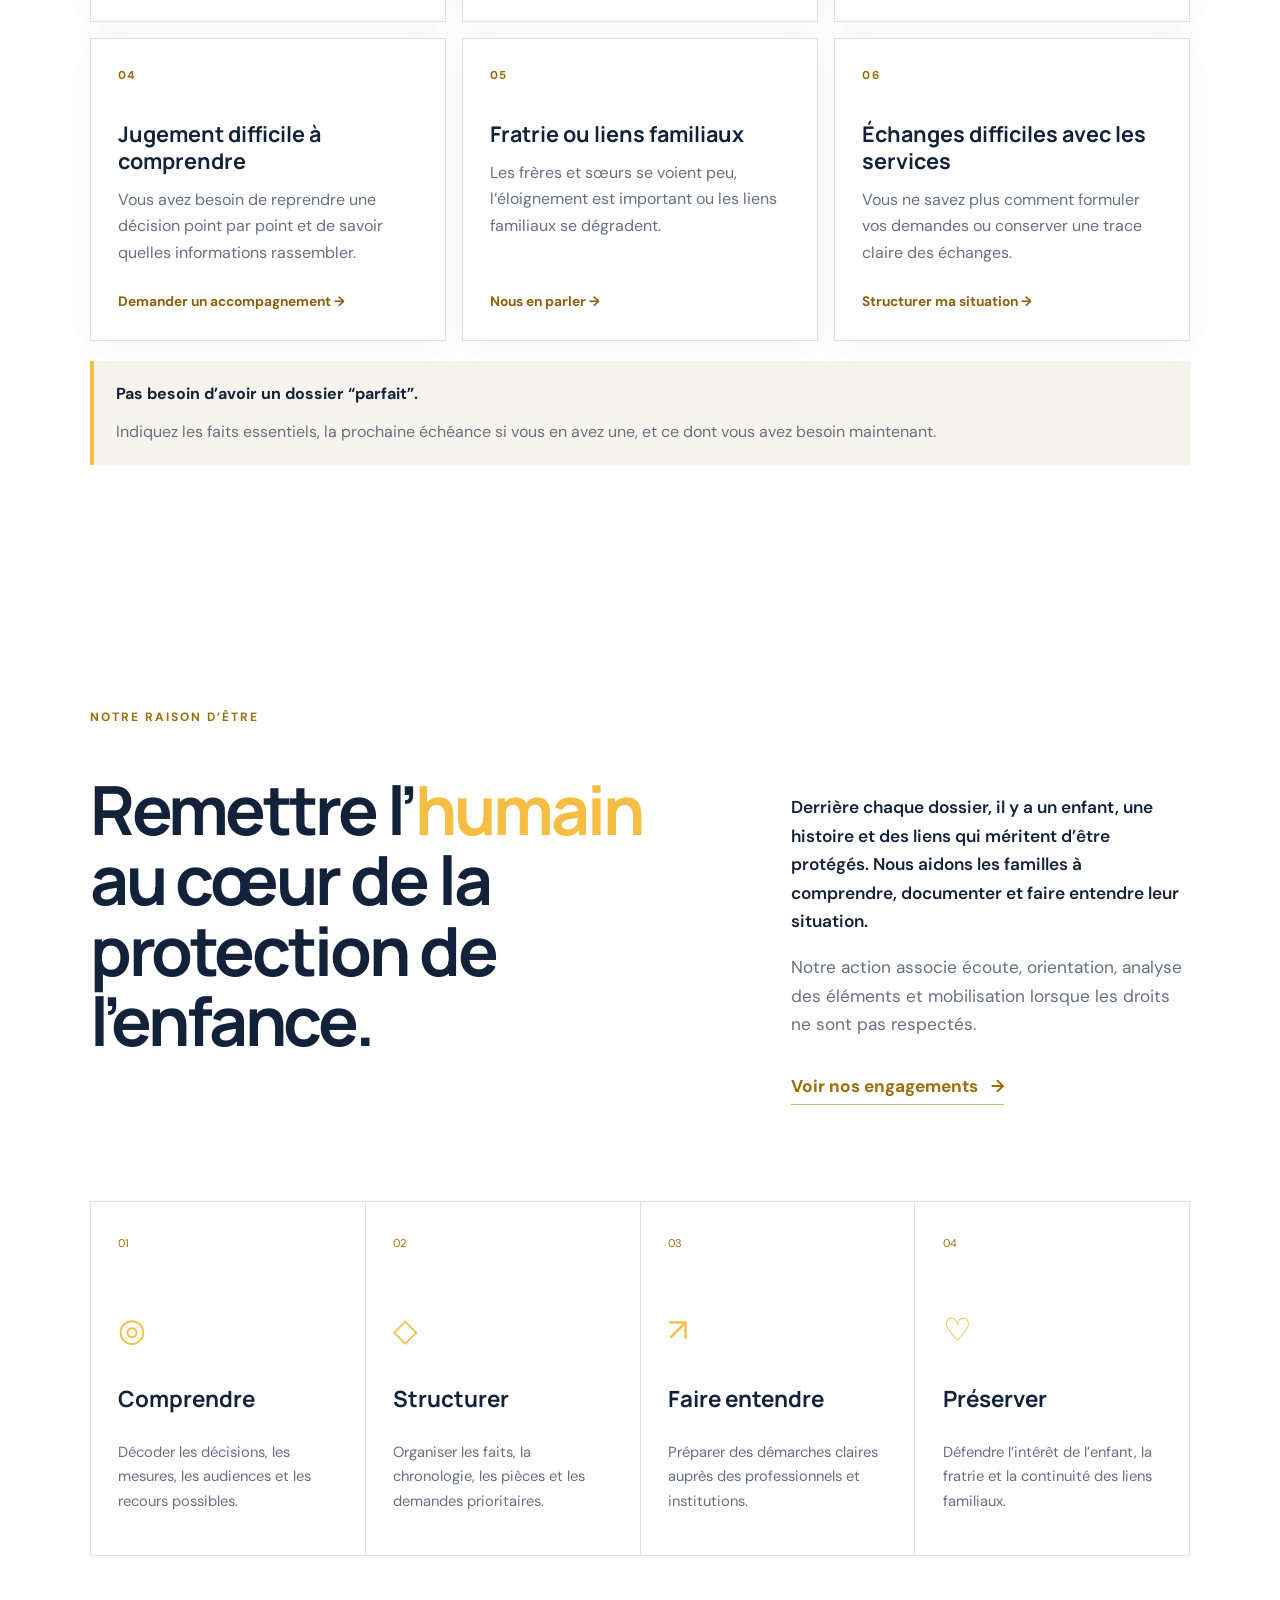
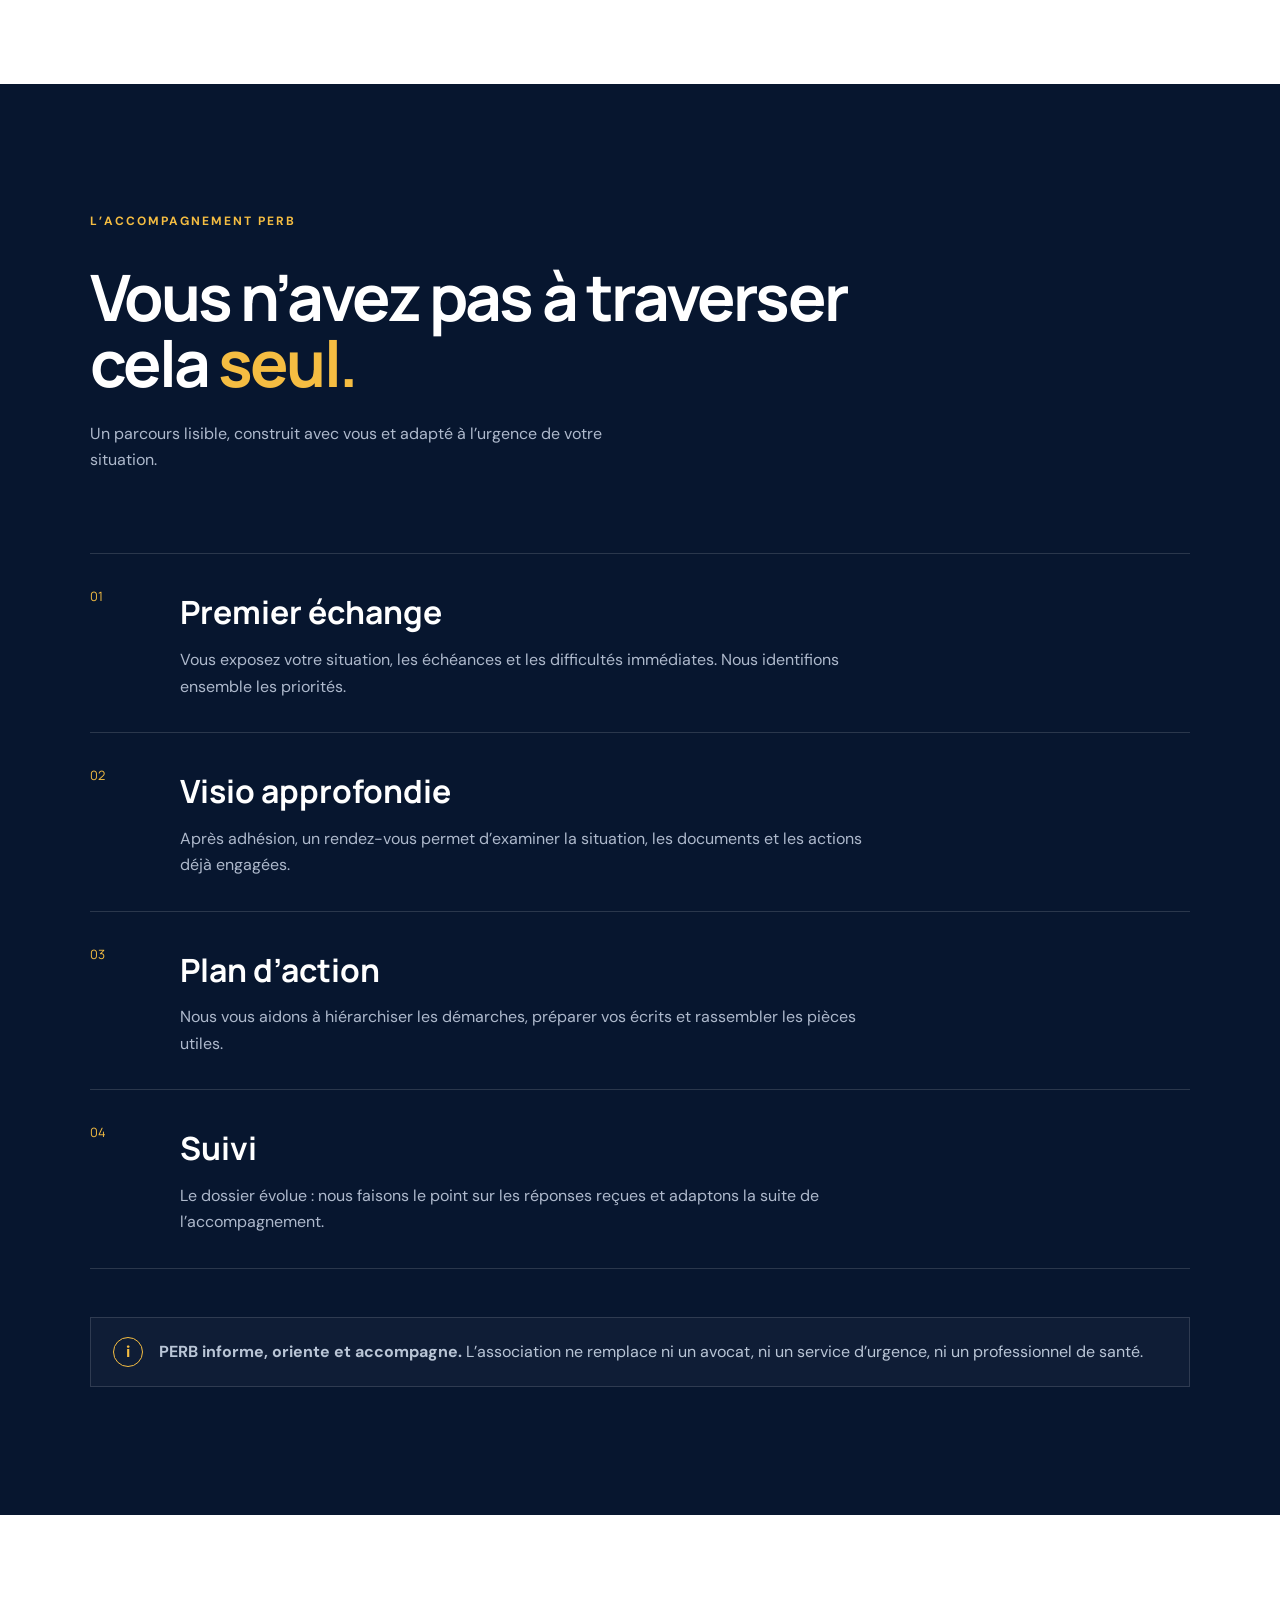
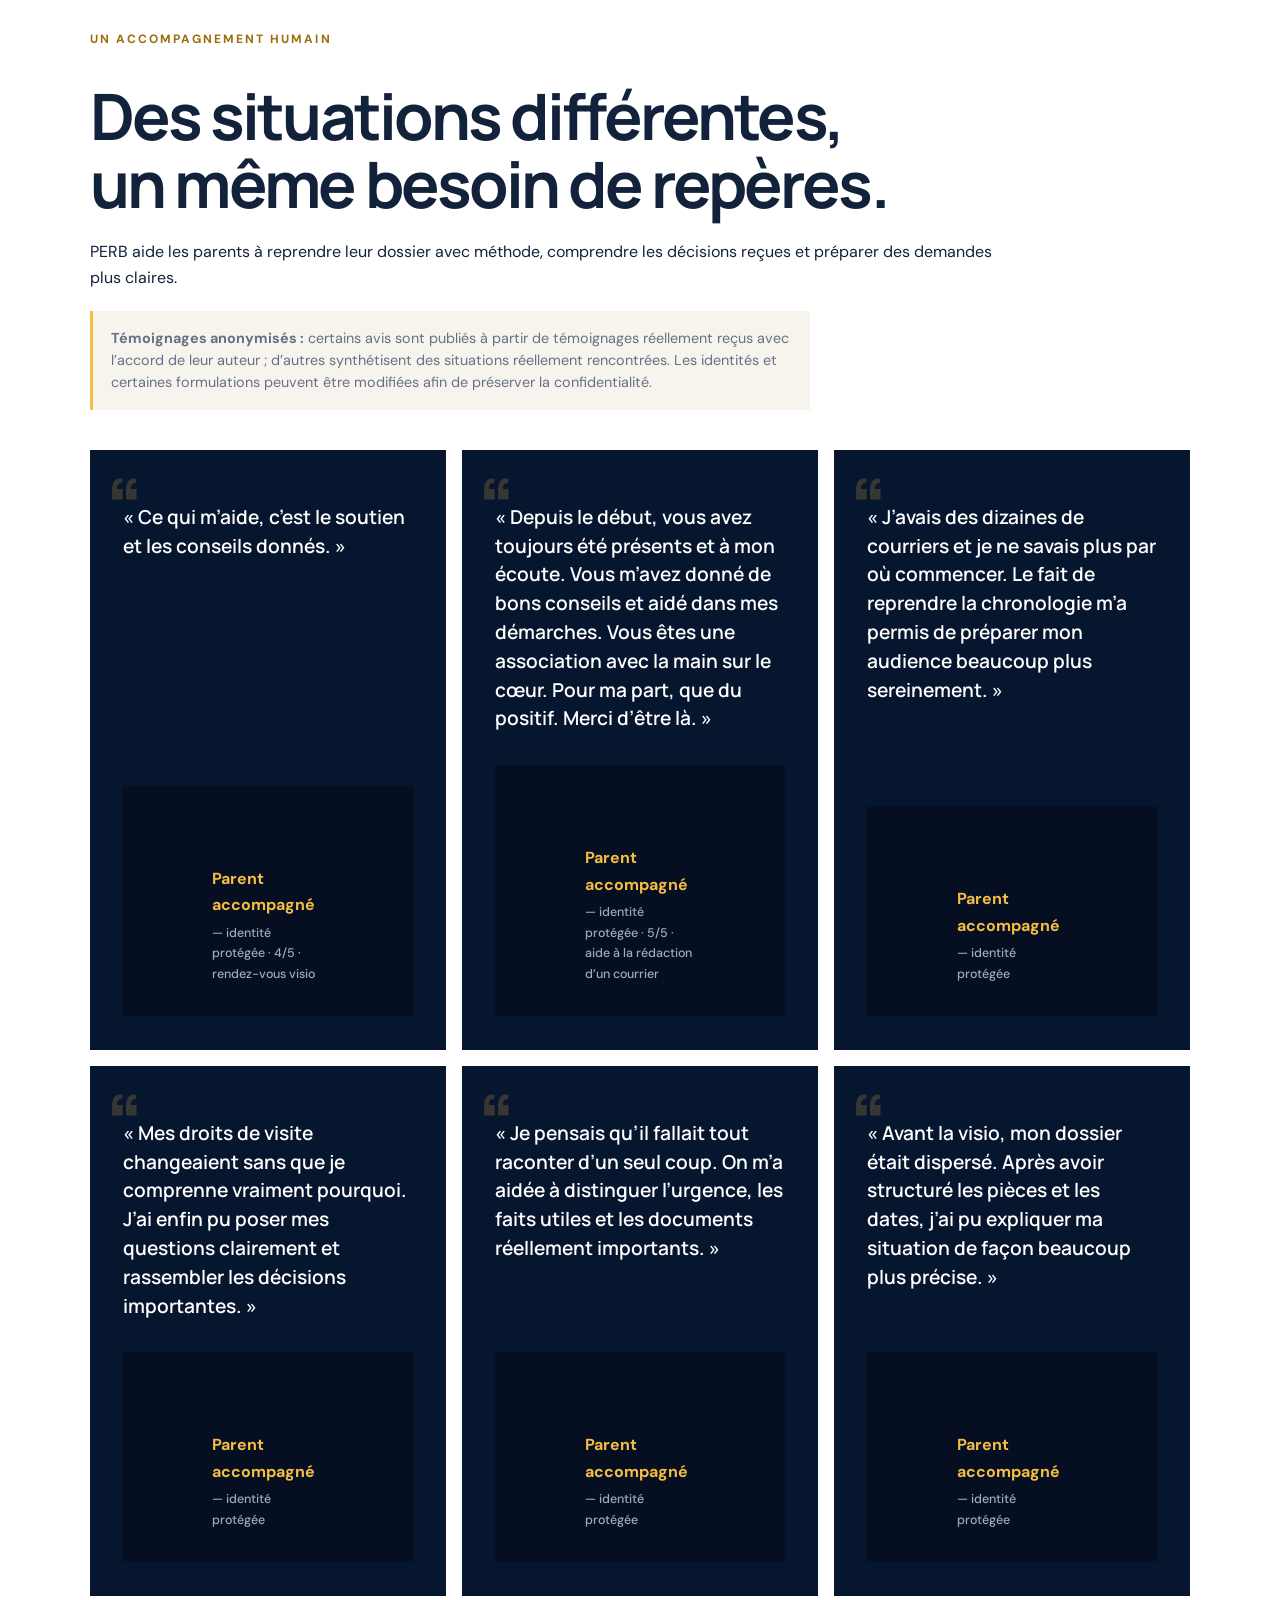
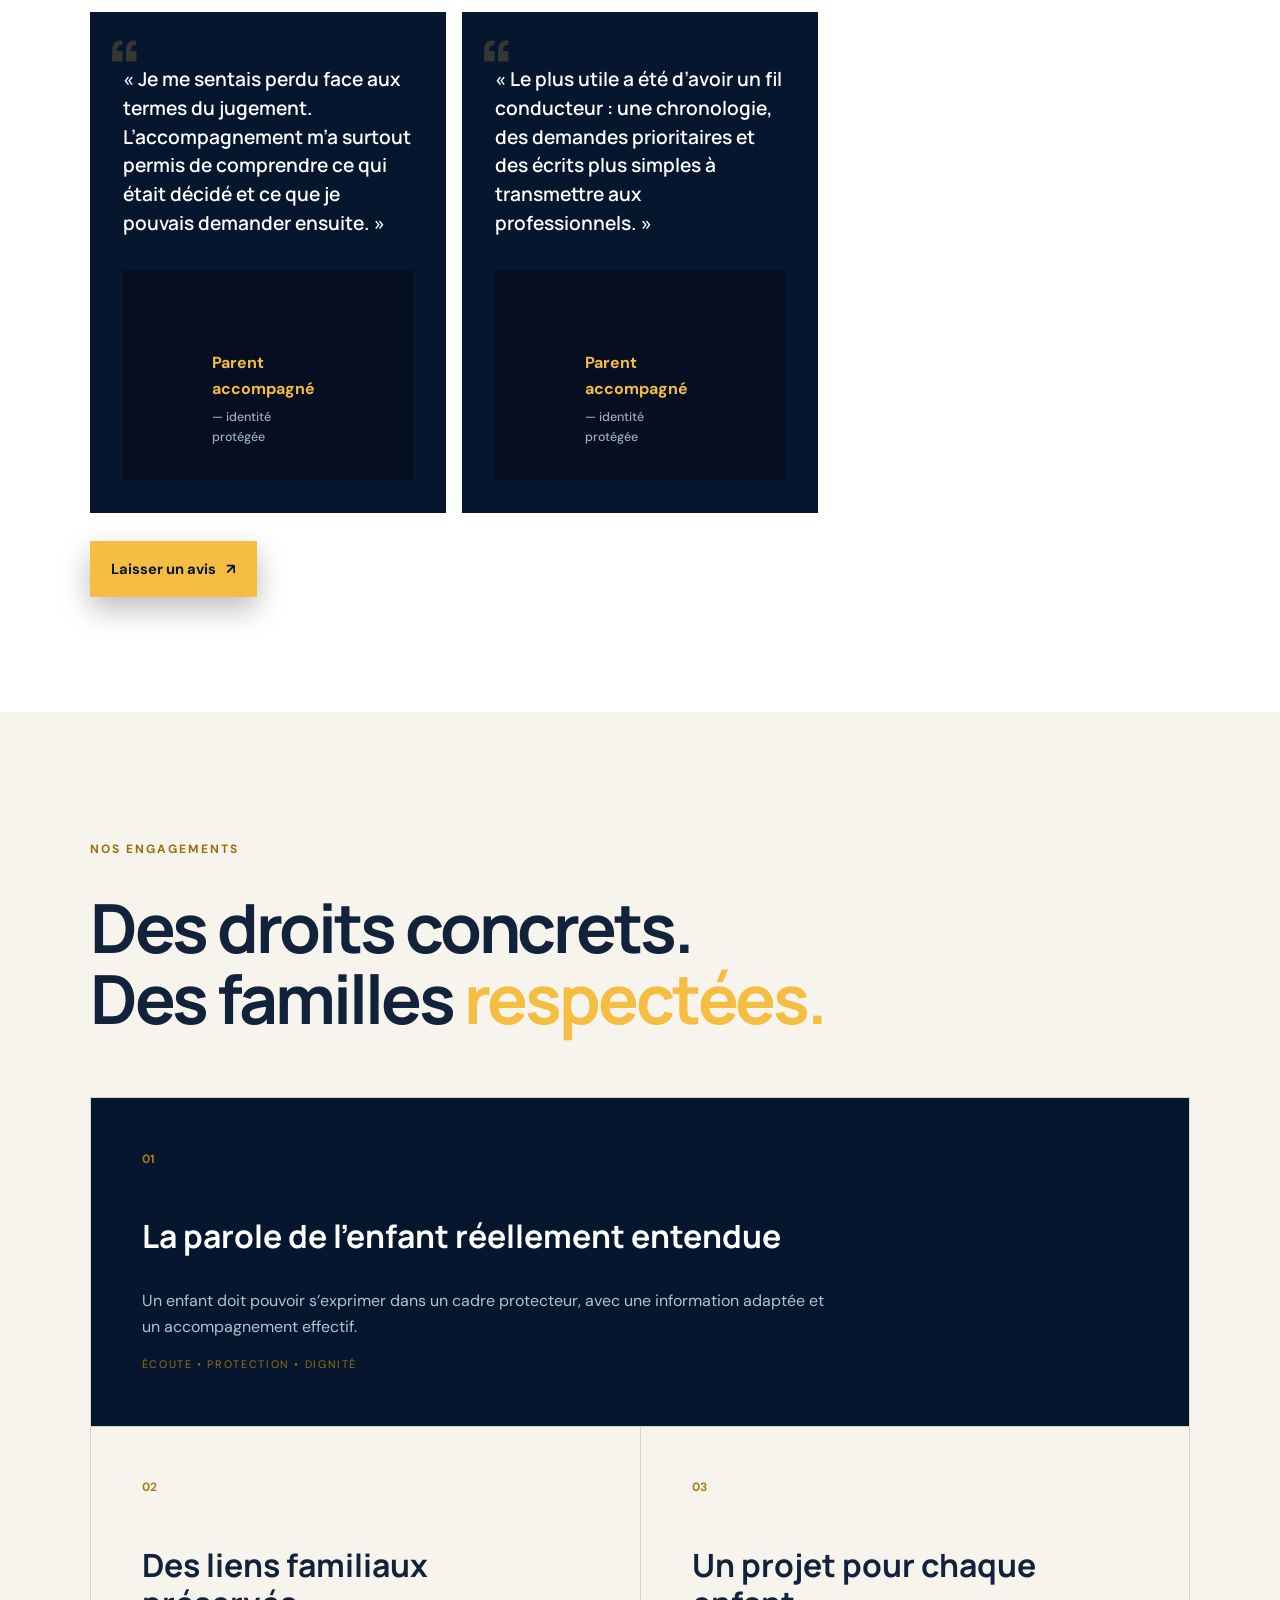
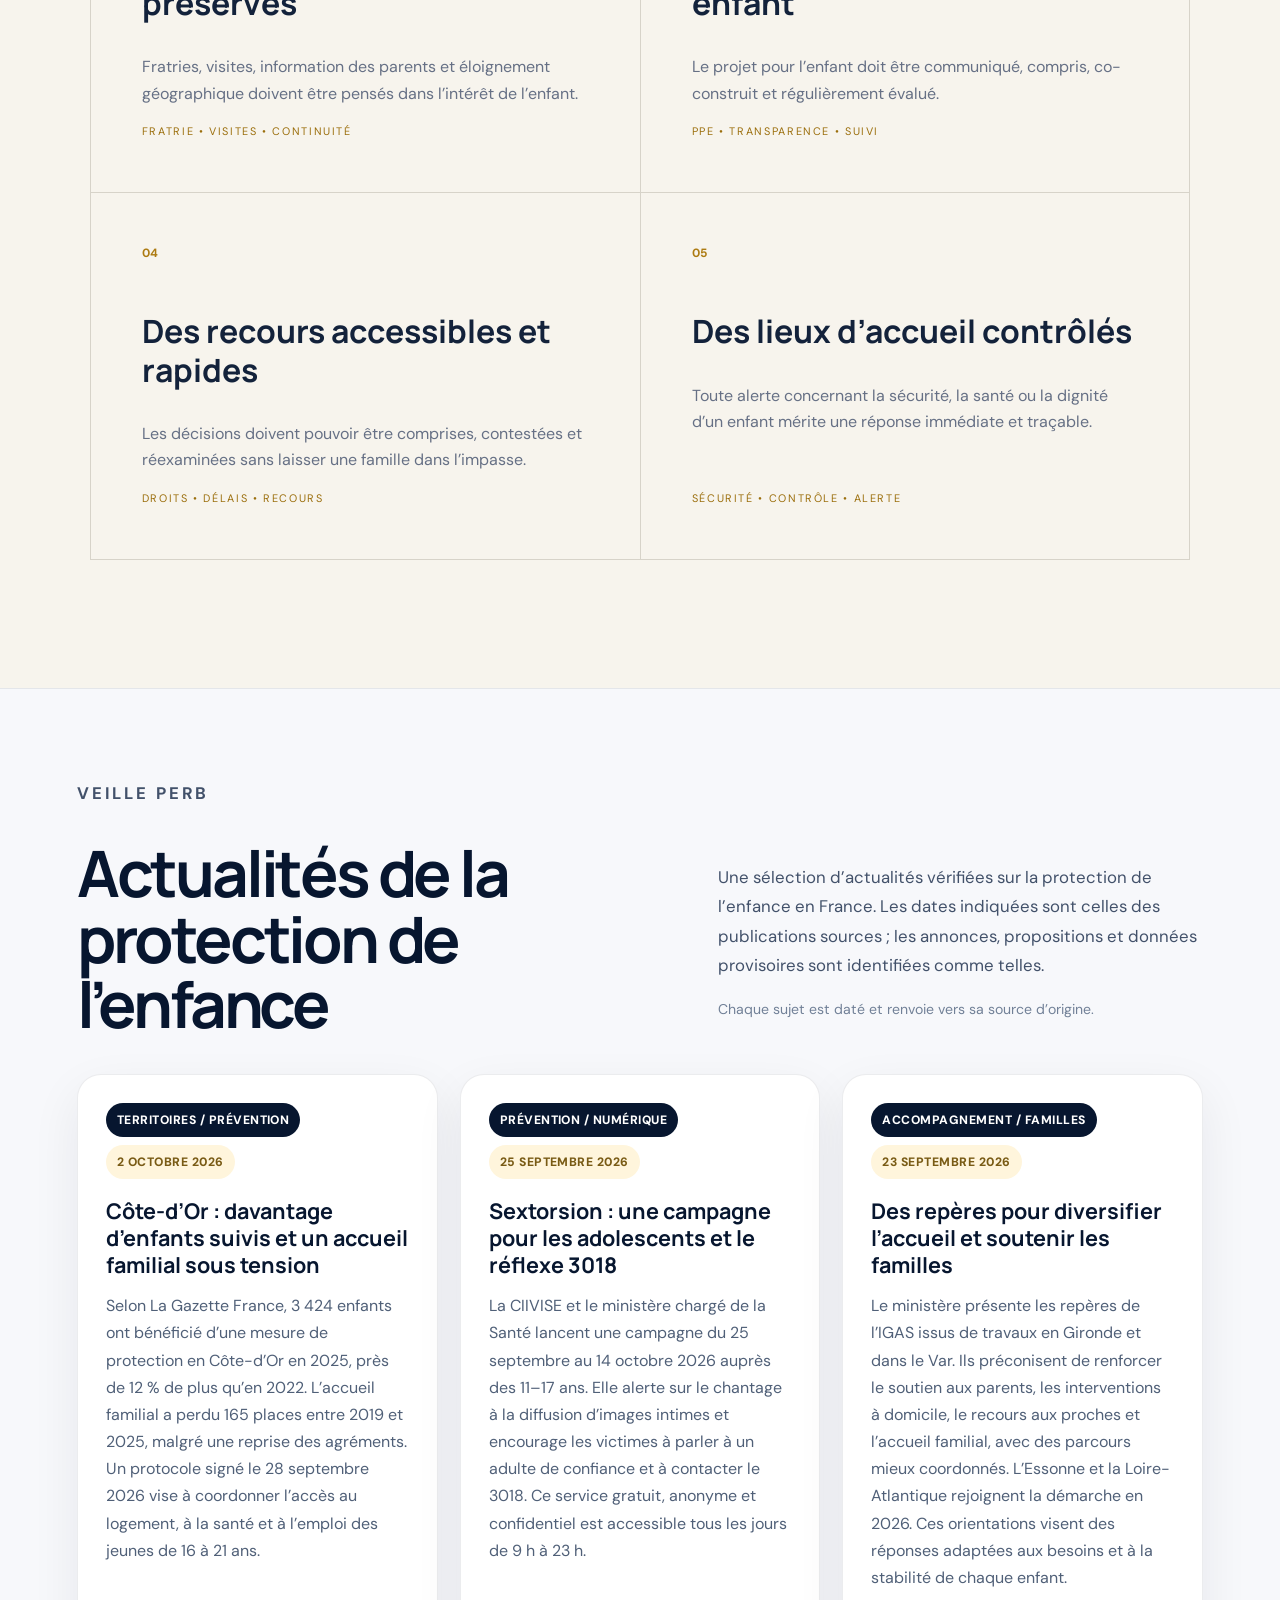
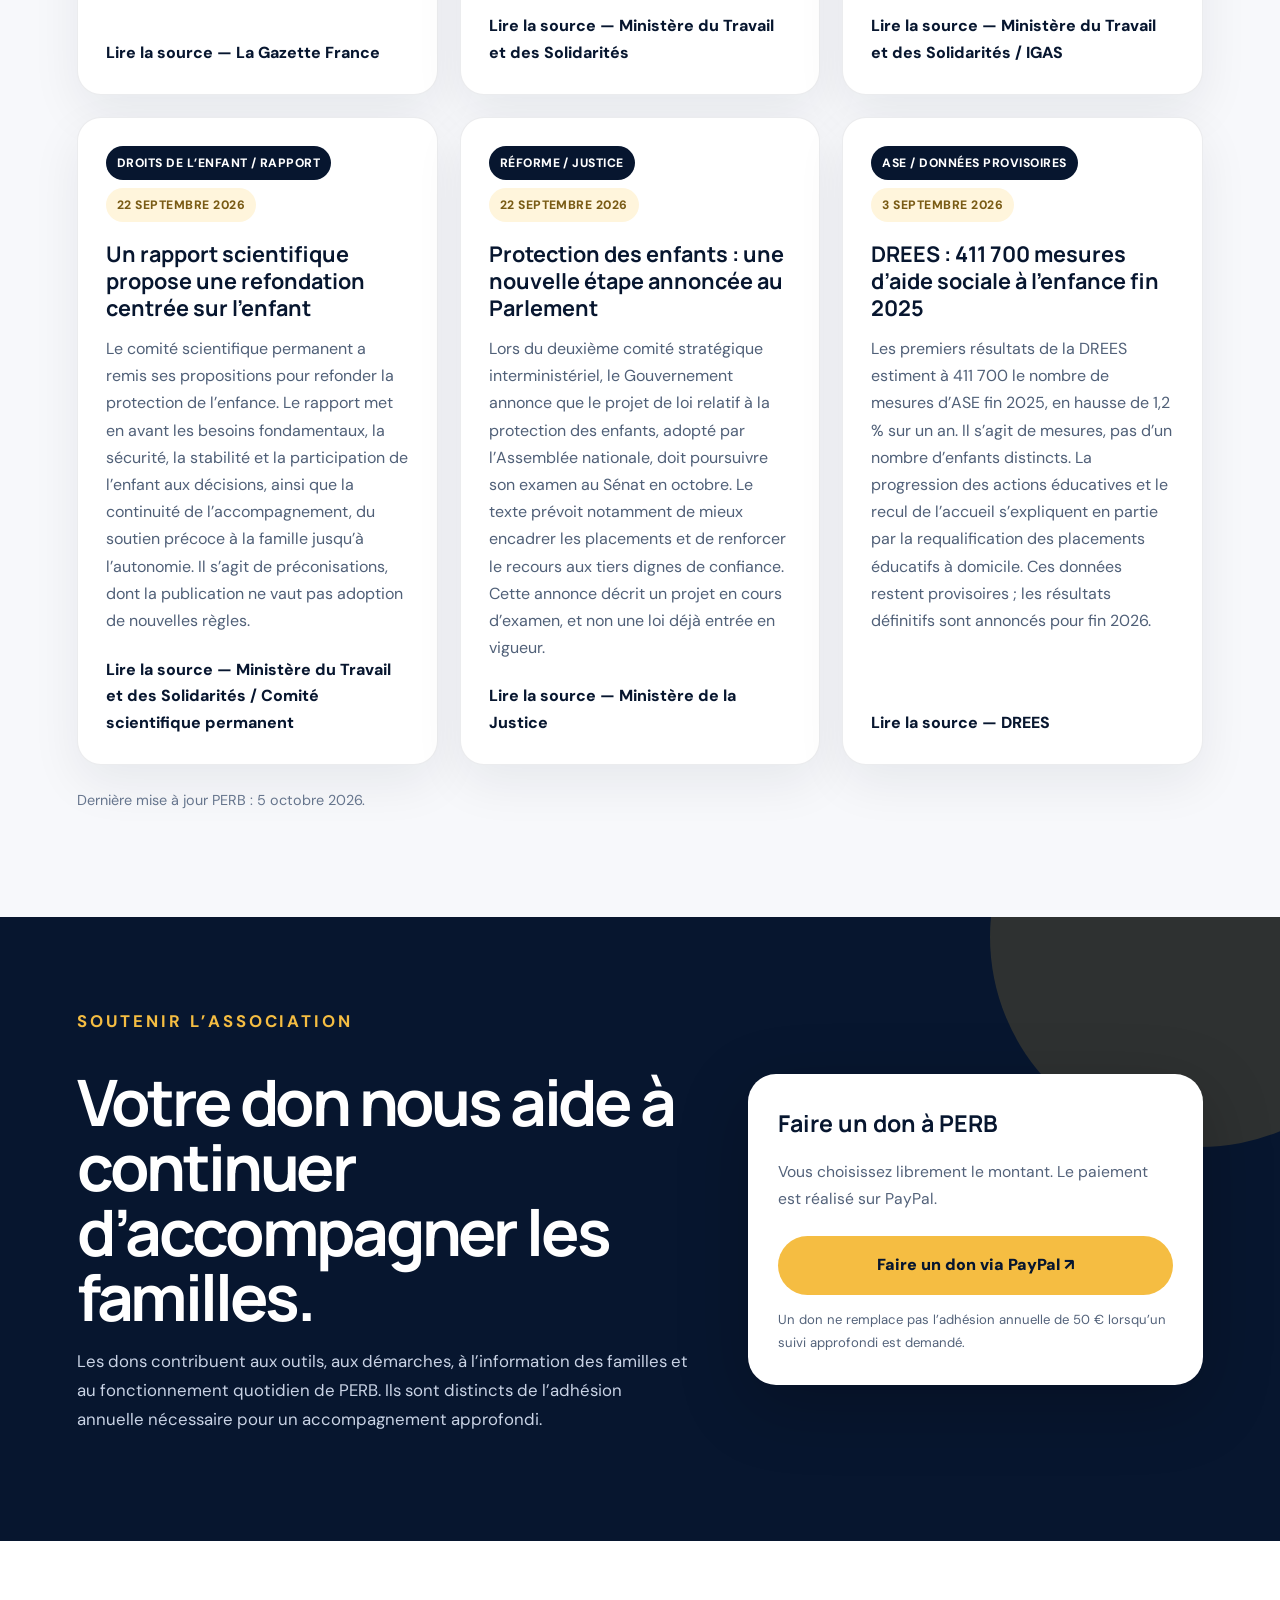
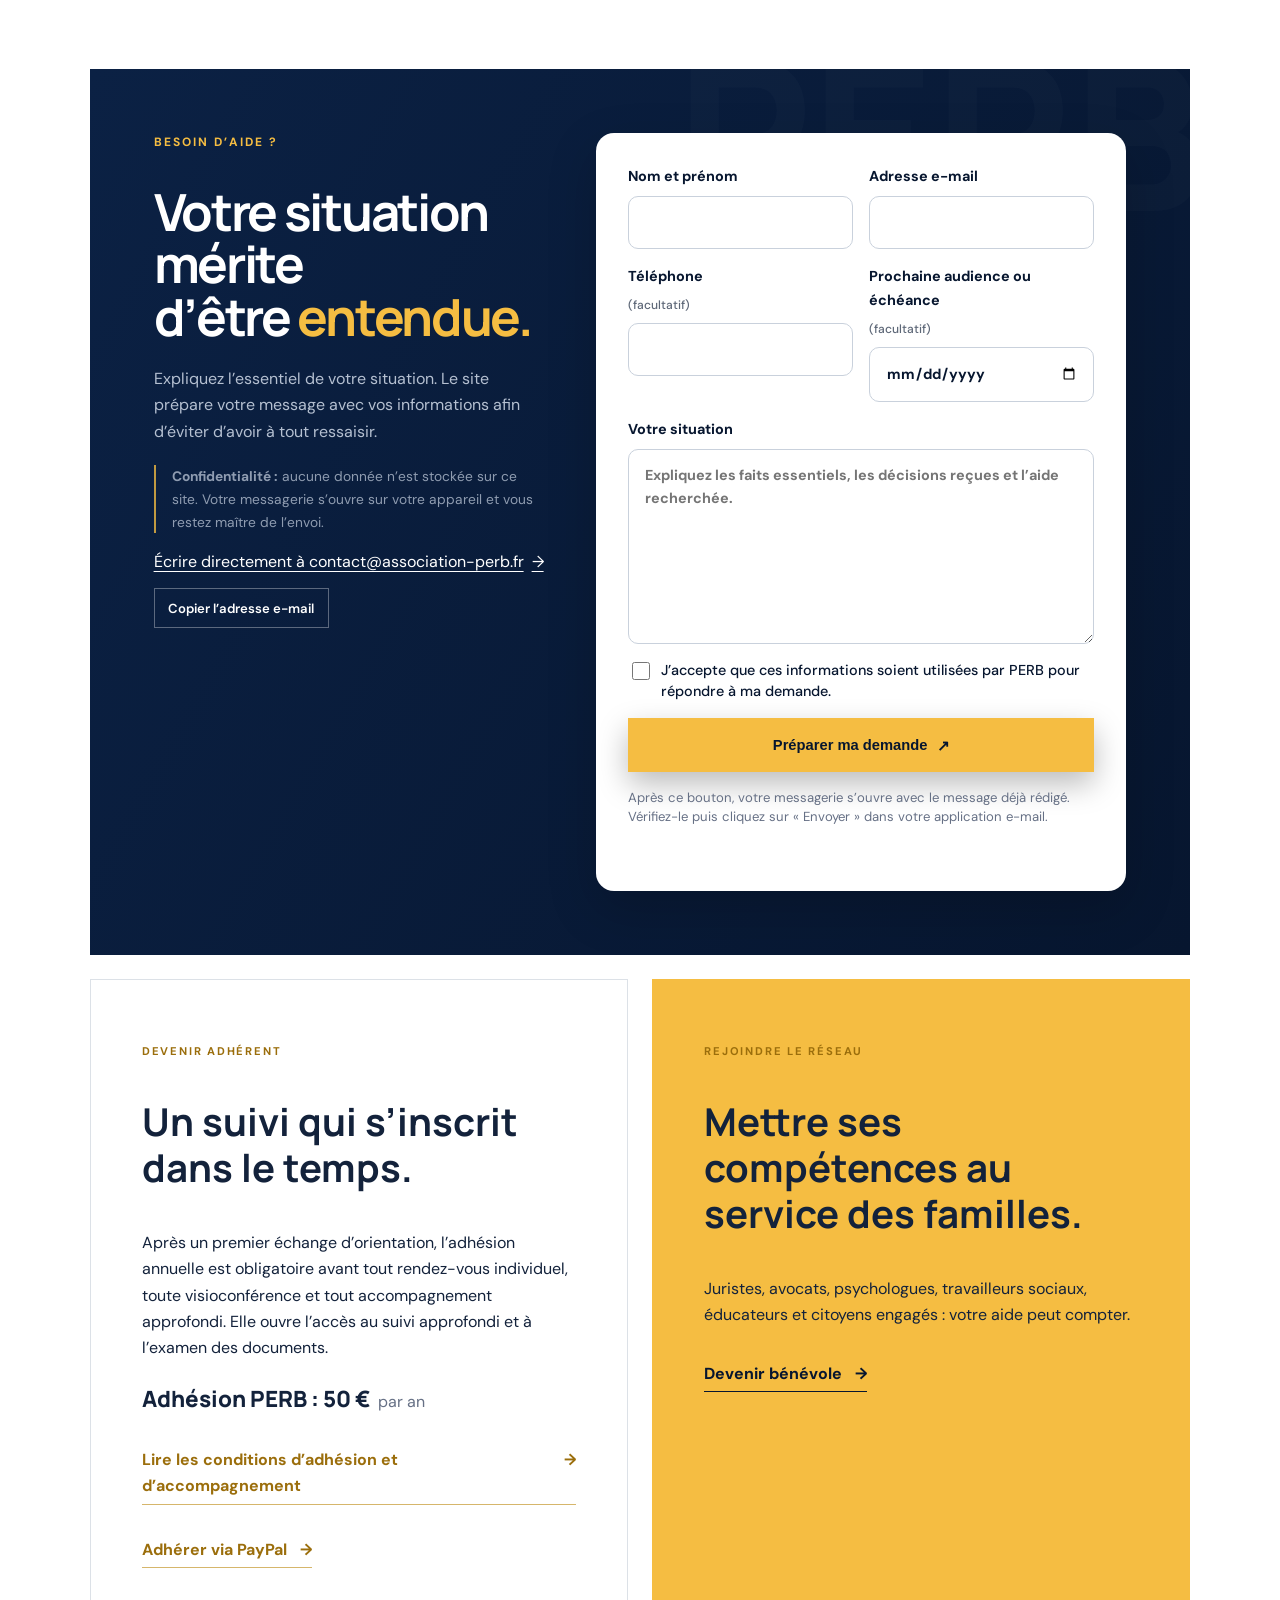
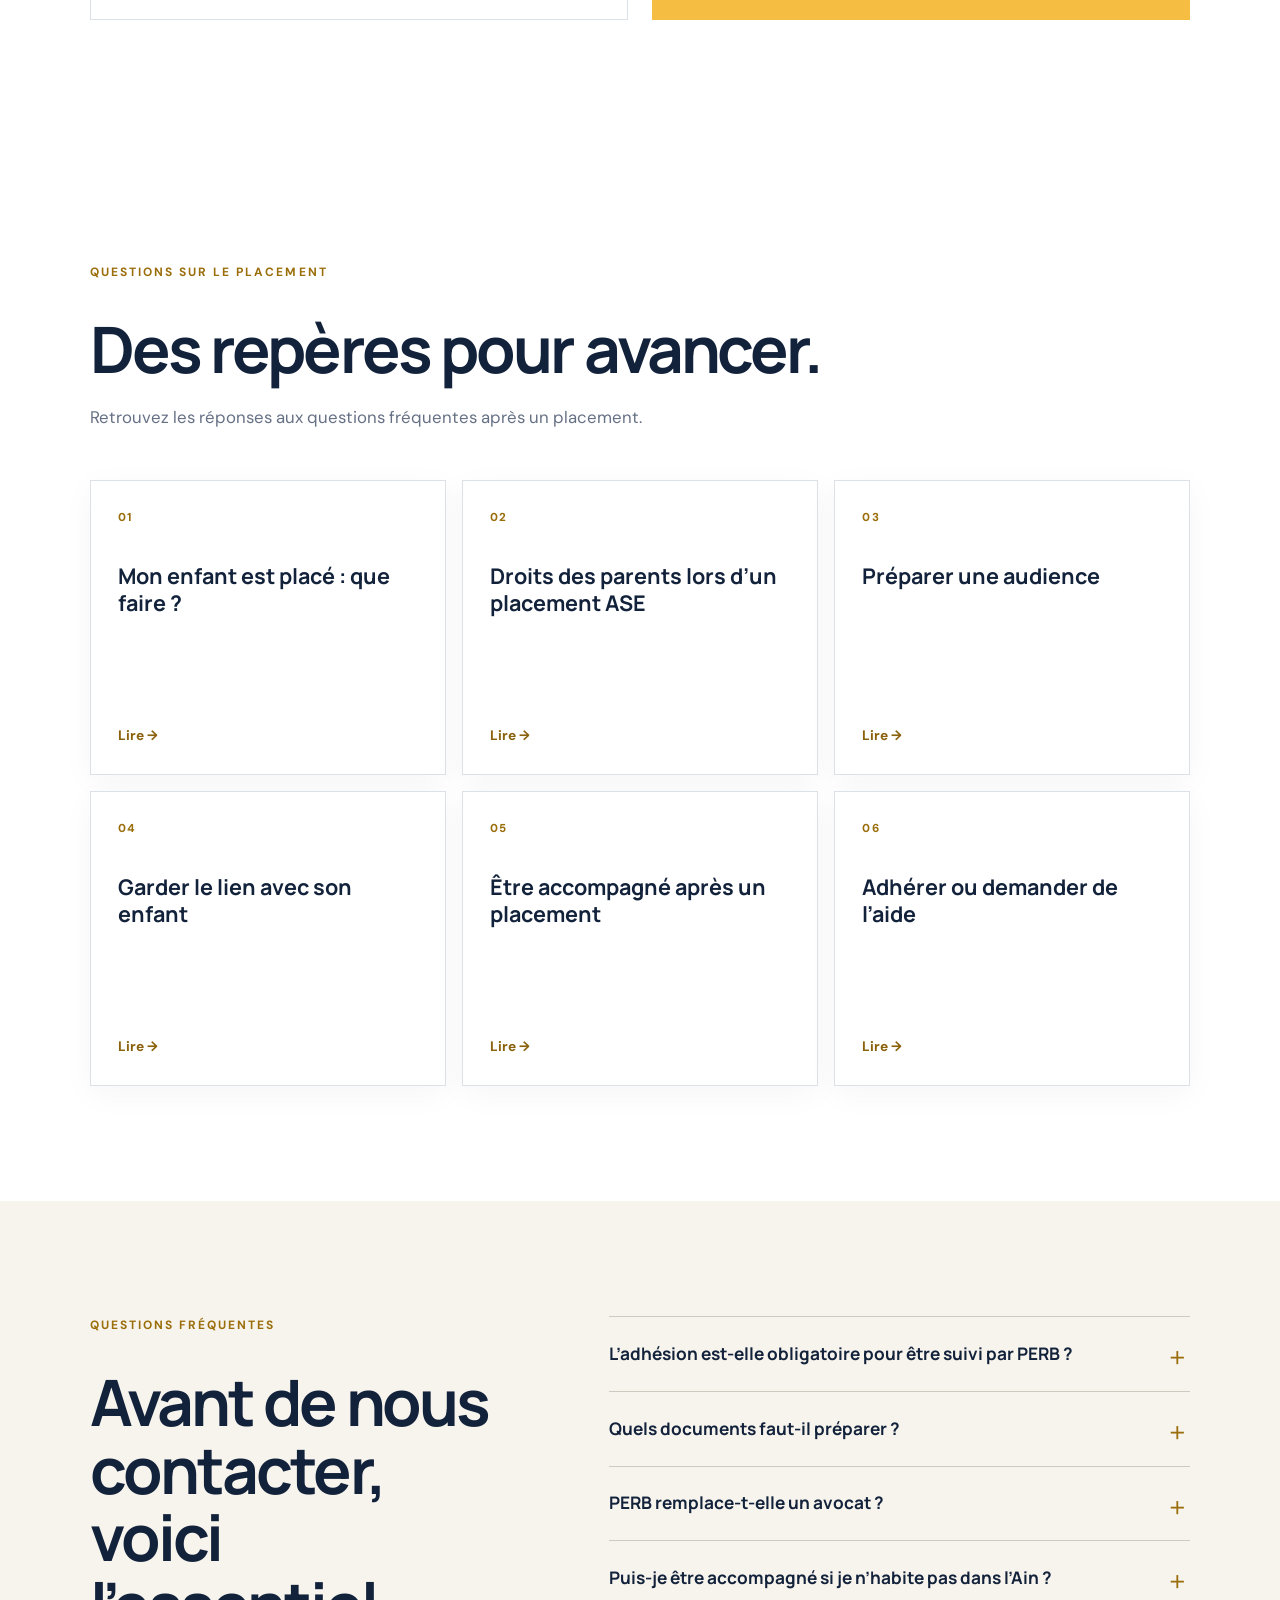
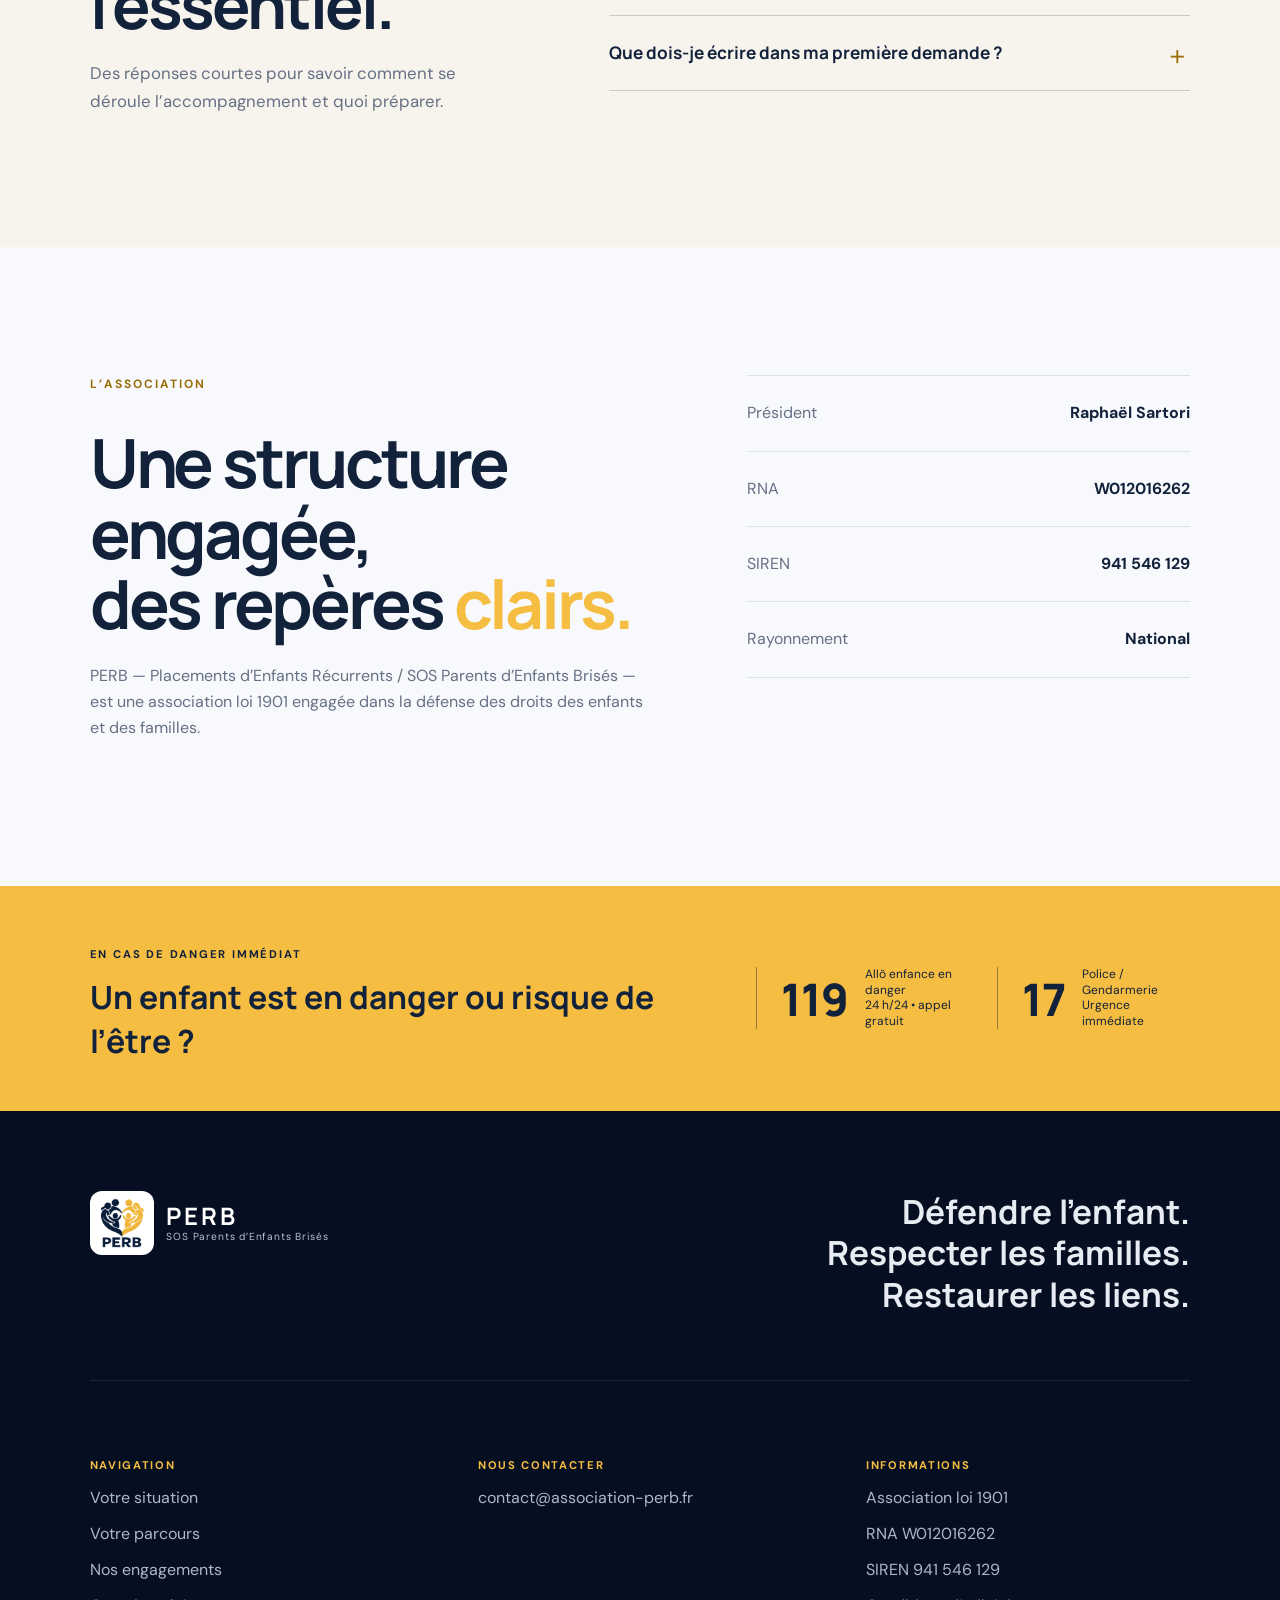
==== commit d134afed: "Intègre les conditions au parcours d’adhésion" ====
--- a/index.html
+++ b/index.html
@@ -169,7 +169,7 @@
         </form>
       </div>
       <div class="support-grid">
-        <article class="support reveal"><p class="label">DEVENIR ADHÉRENT</p><h3>Un suivi qui s’inscrit dans le temps.</h3><p>Après le premier échange, l’adhésion ouvre l’accès au suivi approfondi, à l’examen des documents et aux rendez-vous en visioconférence.</p><p class="membership-price"><b>Adhésion PERB : 50 €</b> <span>par an</span></p><a href="https://paypal.me/RaphaelSartori596" target="_blank" rel="noopener">Adhérer via PayPal <span>→</span></a></article>
+        <article class="support reveal"><p class="label">DEVENIR ADHÉRENT</p><h3>Un suivi qui s’inscrit dans le temps.</h3><p>Après un premier échange d’orientation, l’adhésion annuelle est obligatoire avant tout rendez-vous individuel, toute visioconférence et tout accompagnement approfondi. Elle ouvre l’accès au suivi approfondi et à l’examen des documents.</p><p class="membership-price"><b>Adhésion PERB : 50 €</b> <span>par an</span></p><p><a href="conditions-adhesion.html">Lire les conditions d’adhésion et d’accompagnement <span>→</span></a></p><a href="https://paypal.me/RaphaelSartori596" target="_blank" rel="noopener">Adhérer via PayPal <span>→</span></a></article>
         <article class="support invert reveal"><p class="label">REJOINDRE LE RÉSEAU</p><h3>Mettre ses compétences au service des familles.</h3><p>Juristes, avocats, psychologues, travailleurs sociaux, éducateurs et citoyens engagés : votre aide peut compter.</p><a href="mailto:contact@association-perb.fr?subject=Proposition%20de%20bénévolat%20PERB">Devenir bénévole <span>→</span></a></article>
       </div>
     </section>
@@ -212,7 +212,7 @@
       <div class="faq-list">
         <details class="reveal">
           <summary>L’adhésion est-elle obligatoire pour être suivi par PERB&nbsp;?</summary>
-          <p>Le premier échange permet de présenter votre situation. L’adhésion annuelle de 50 € donne ensuite accès au suivi approfondi et aux rendez-vous en visioconférence.</p>
+          <p>Le premier échange permet de présenter votre situation. L’adhésion annuelle de 50 € est ensuite obligatoire avant tout rendez-vous individuel, toute visioconférence et tout accompagnement approfondi. <a href="conditions-adhesion.html">Lire les conditions d’adhésion et d’accompagnement.</a></p>
         </details>
         <details class="reveal">
           <summary>Quels documents faut-il préparer&nbsp;?</summary>
@@ -243,7 +243,7 @@
 
   <footer>
     <div class="footer-top"><a class="brand footer-brand" href="#accueil"><img class="brand-logo" src="assets/logo-perb-familles.png?v=2" alt=""><span><strong>PERB</strong><small>SOS Parents d’Enfants Brisés</small></span></a><p>Défendre l’enfant.<br>Respecter les familles.<br>Restaurer les liens.</p></div>
-    <div class="footer-grid"><div><h3>Navigation</h3><a href="#situations">Votre situation</a><a href="#accompagnement">Votre parcours</a><a href="#engagements">Nos engagements</a><a href="#faq">Questions fréquentes</a></div><div><h3>Nous contacter</h3><a href="mailto:contact@association-perb.fr">contact@association-perb.fr</a></div><div><h3>Informations</h3><span>Association loi 1901</span><span>RNA W012016262</span><span>SIREN 941 546 129</span></div></div>
+    <div class="footer-grid"><div><h3>Navigation</h3><a href="#situations">Votre situation</a><a href="#accompagnement">Votre parcours</a><a href="#engagements">Nos engagements</a><a href="#faq">Questions fréquentes</a></div><div><h3>Nous contacter</h3><a href="mailto:contact@association-perb.fr">contact@association-perb.fr</a></div><div><h3>Informations</h3><span>Association loi 1901</span><span>RNA W012016262</span><span>SIREN 941 546 129</span><a href="conditions-adhesion.html">Conditions d’adhésion</a></div></div>
     <div class="footer-bottom"><span>© <span id="year"></span> Association PERB</span><span>Respect • Justice • Humanité</span></div>
   </footer>
   <script src="assets/site.js?v=20260920-ux3"></script>
